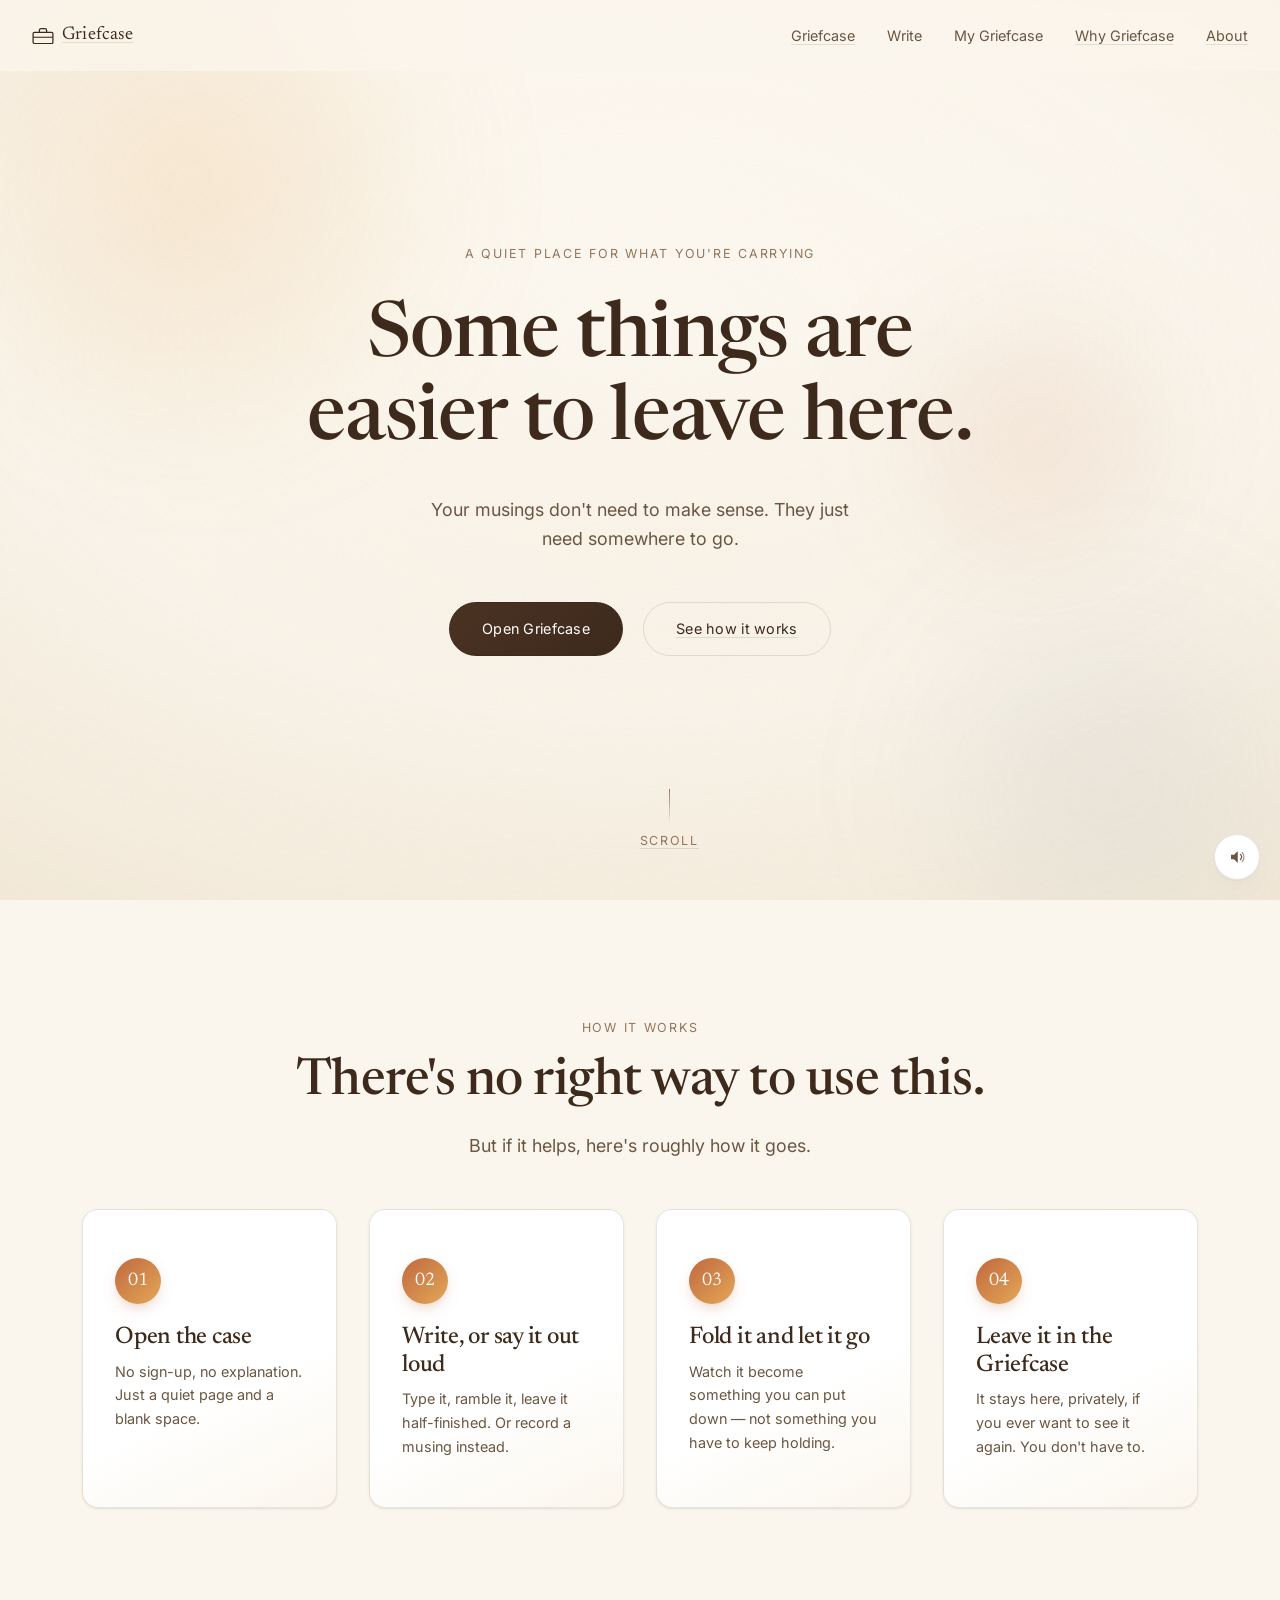
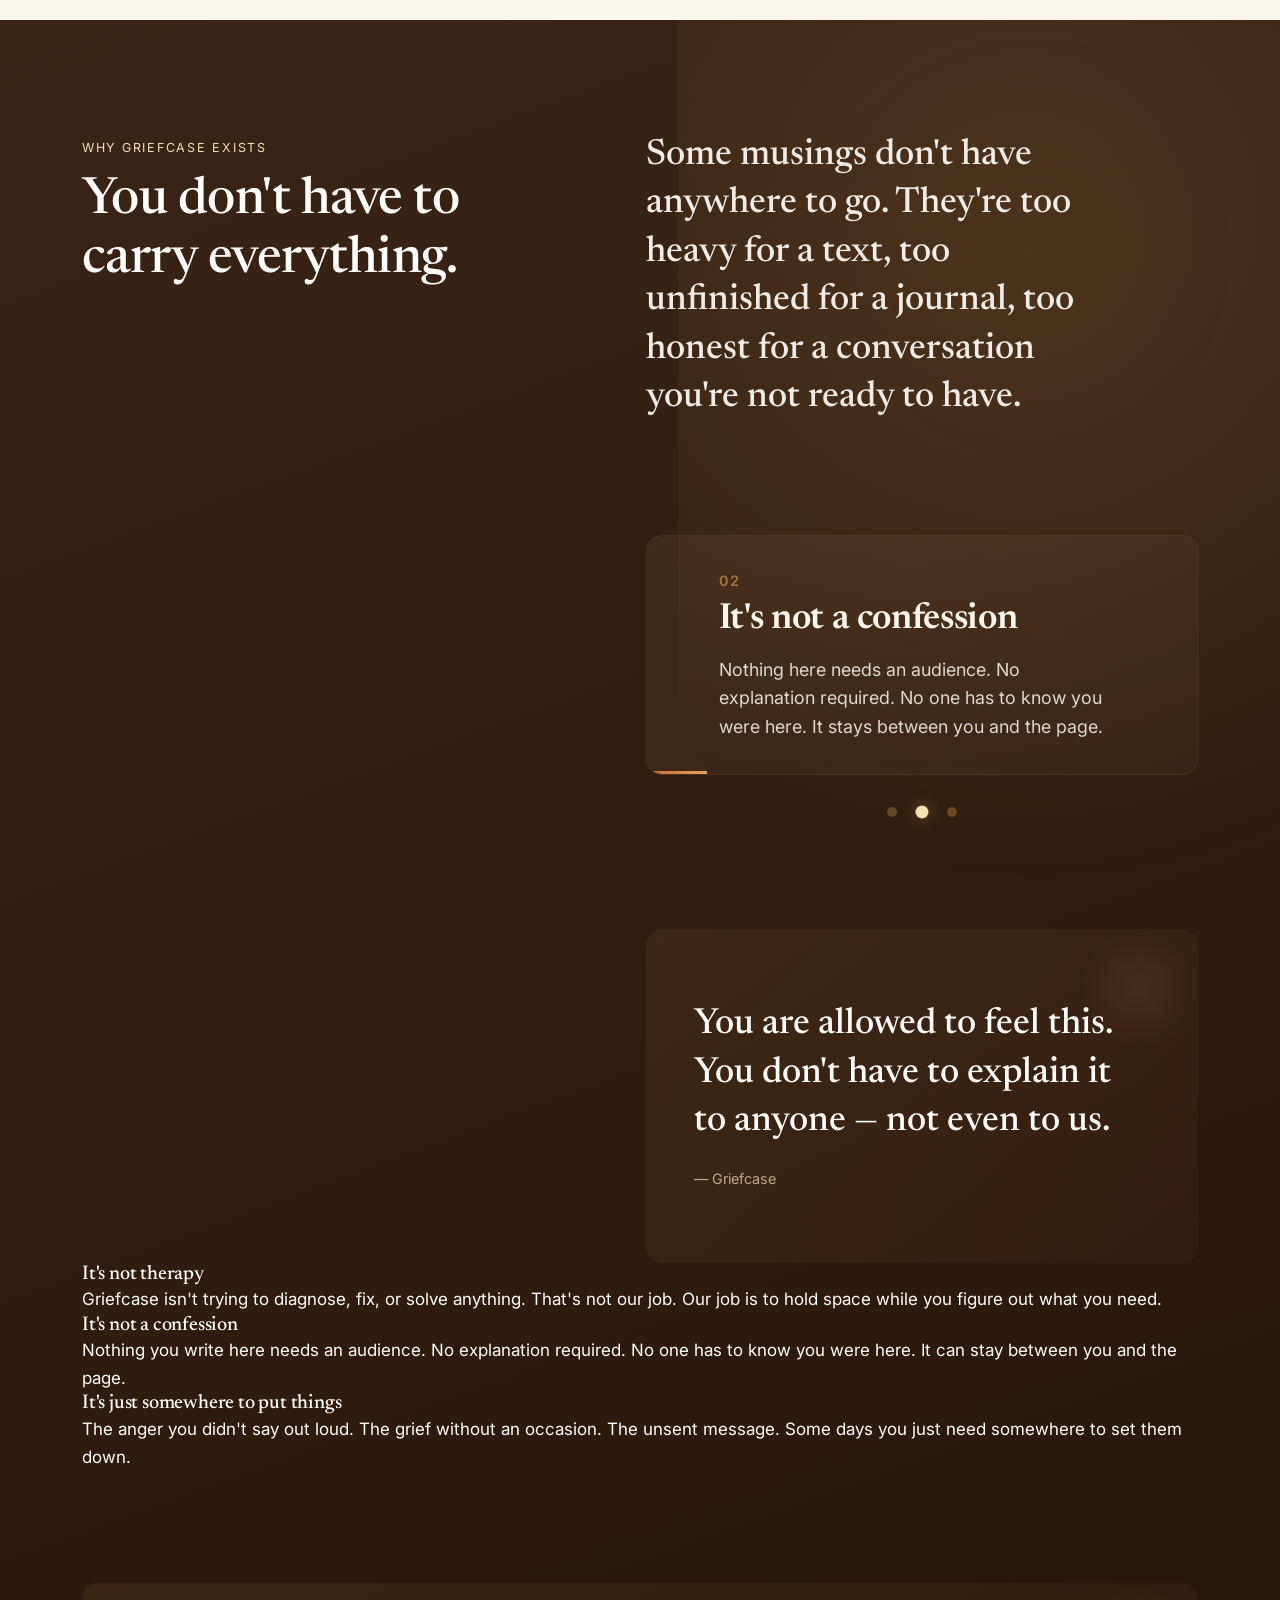
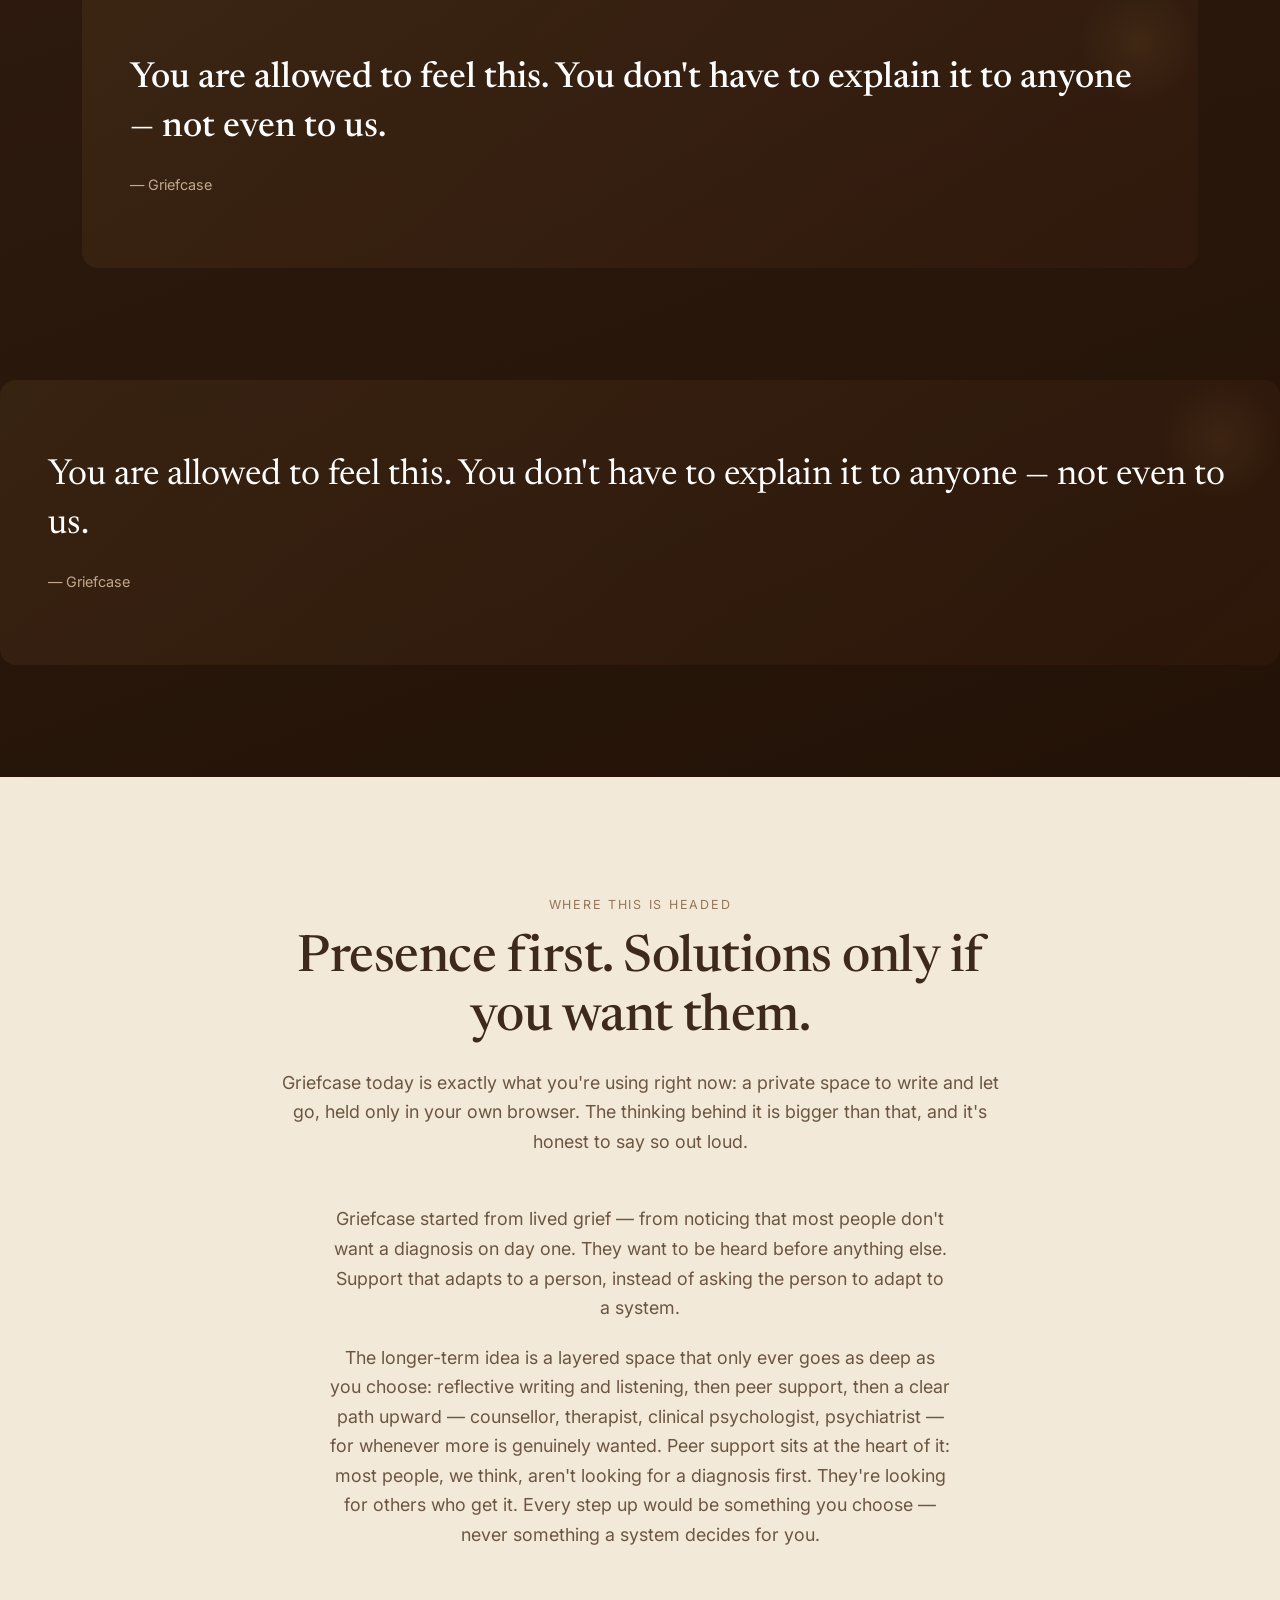
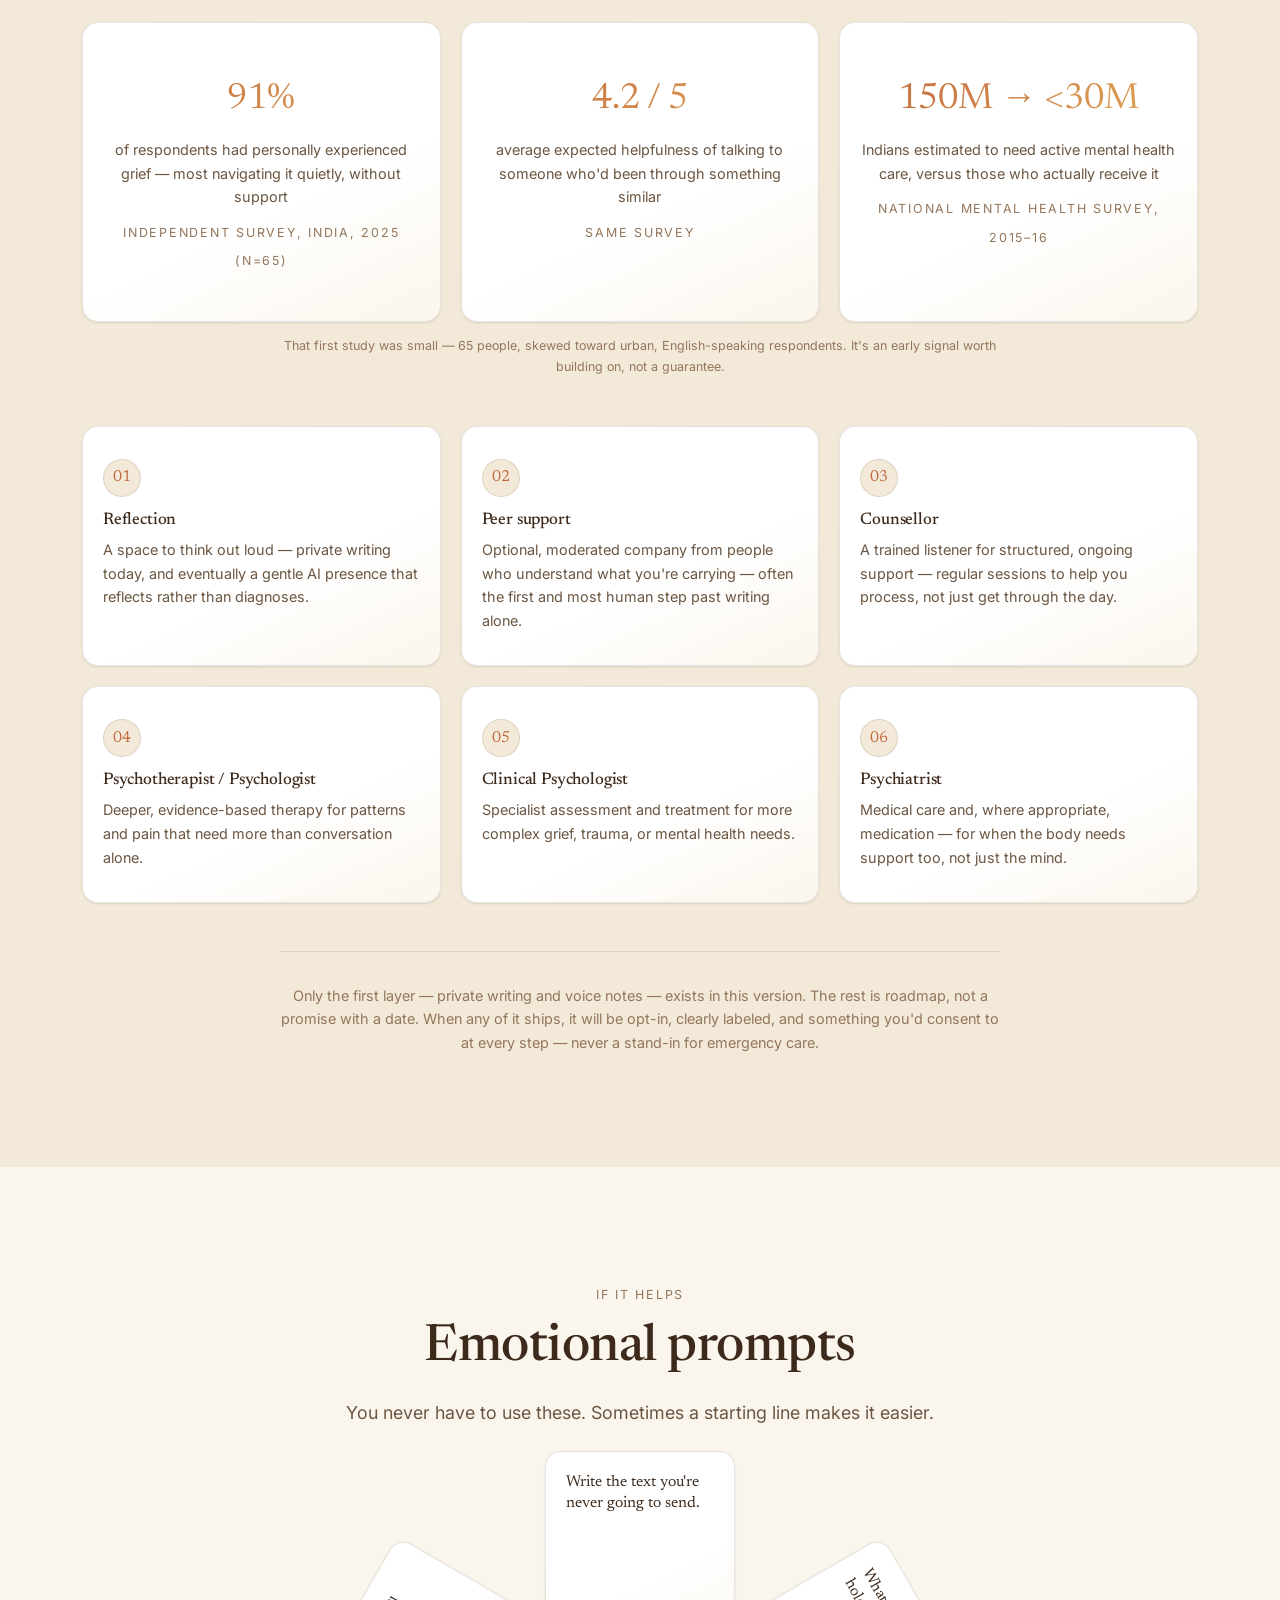
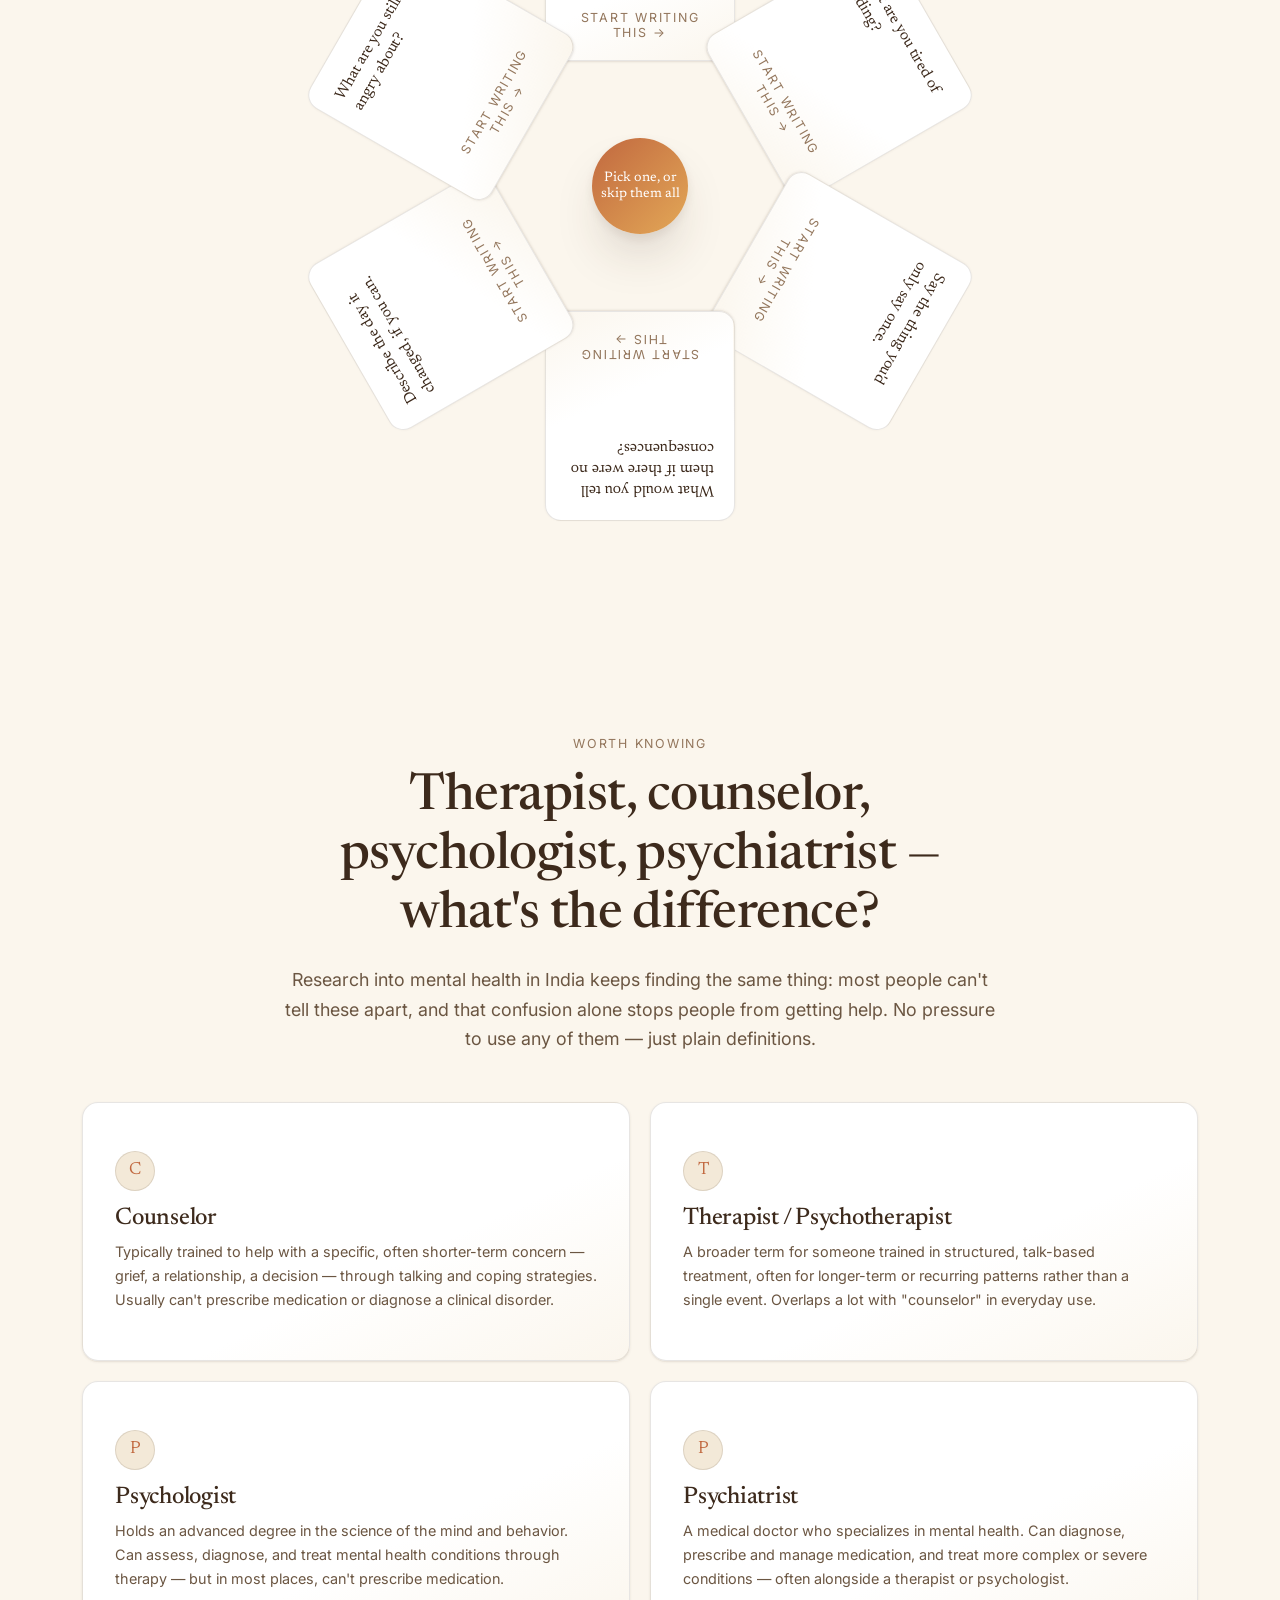
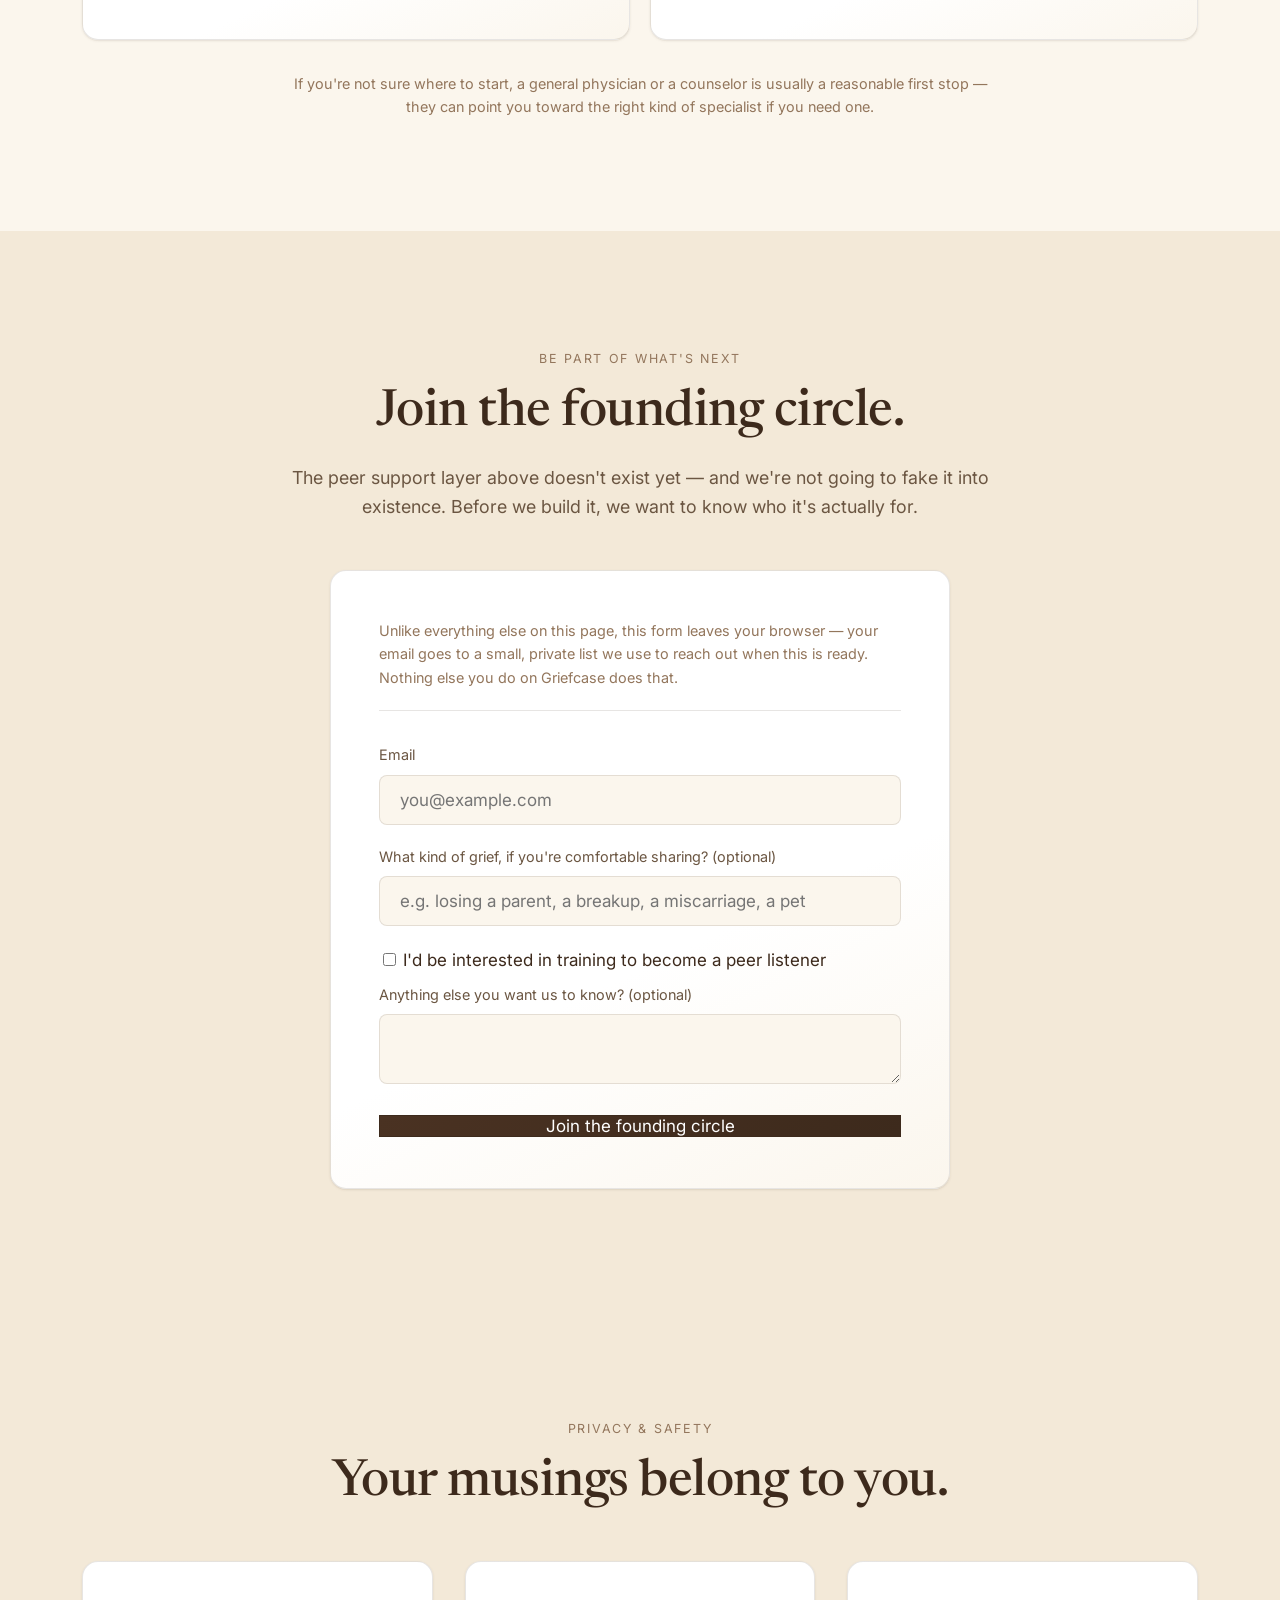
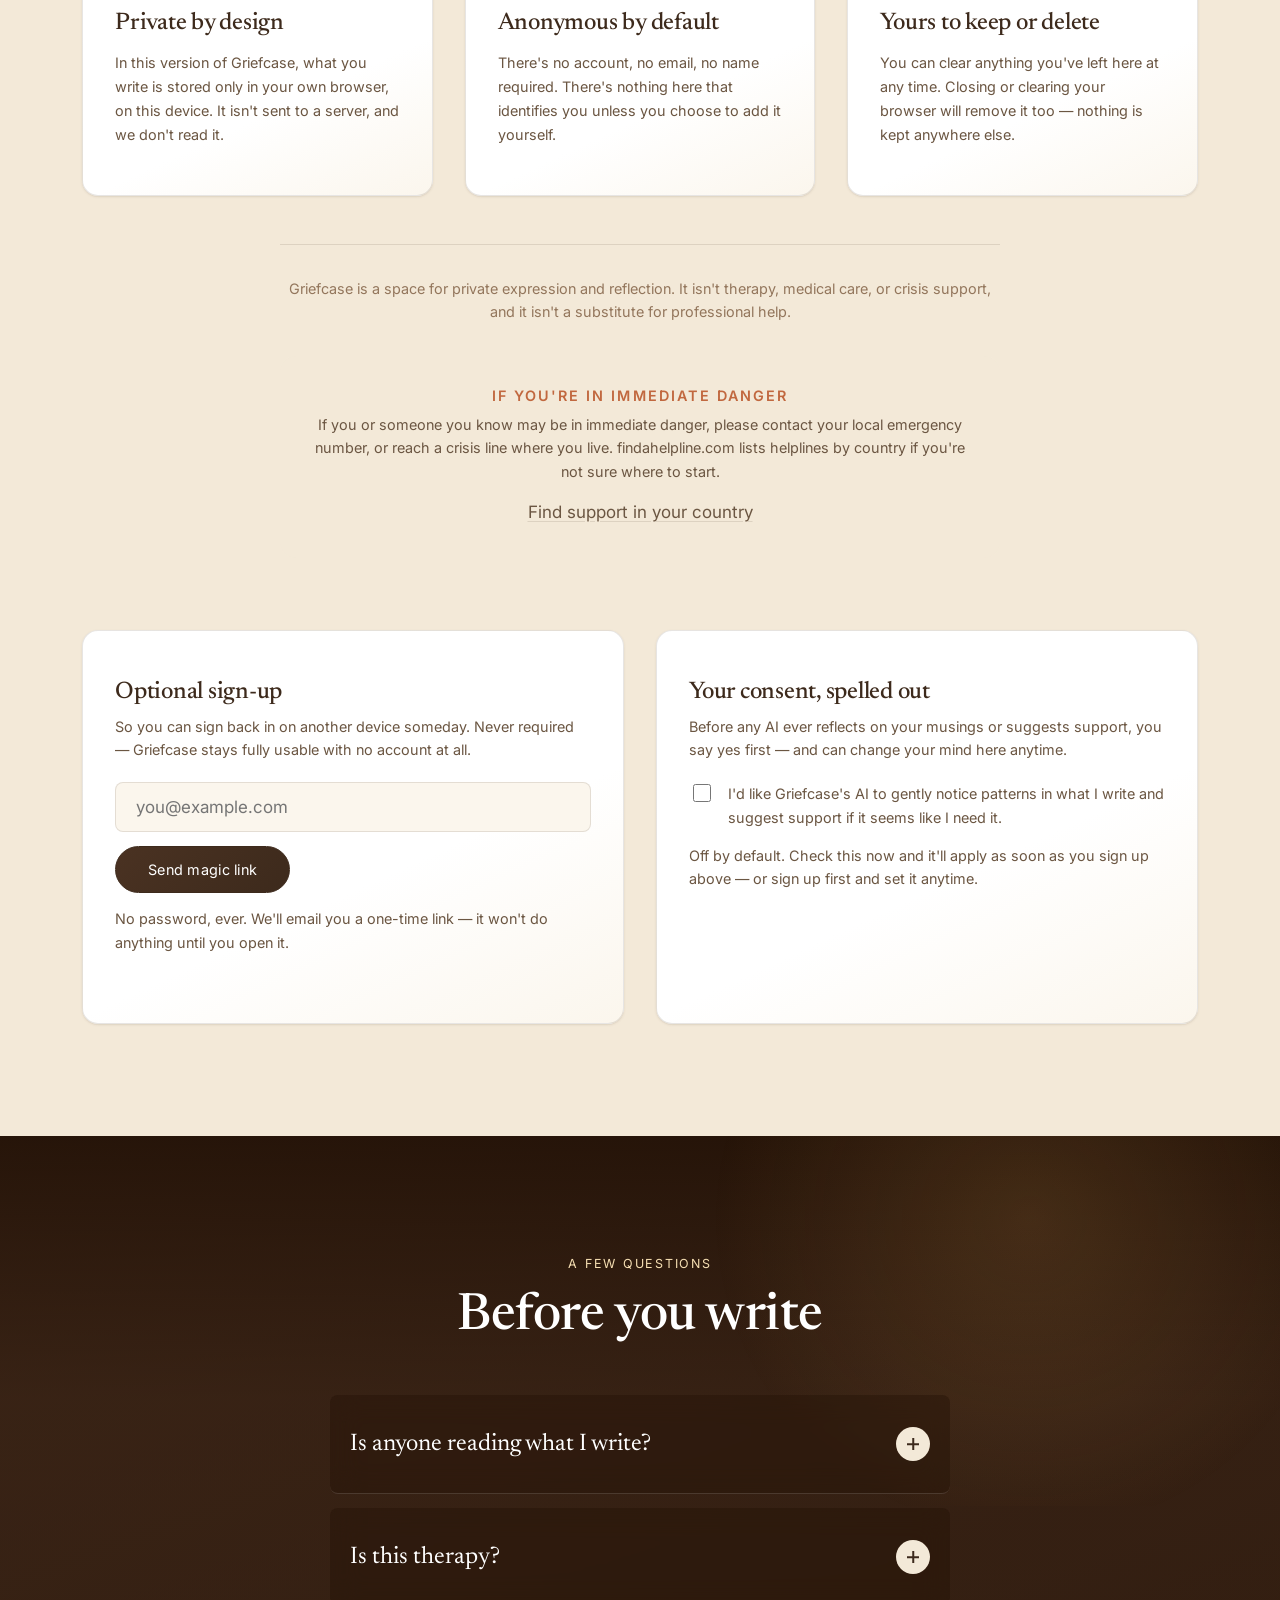
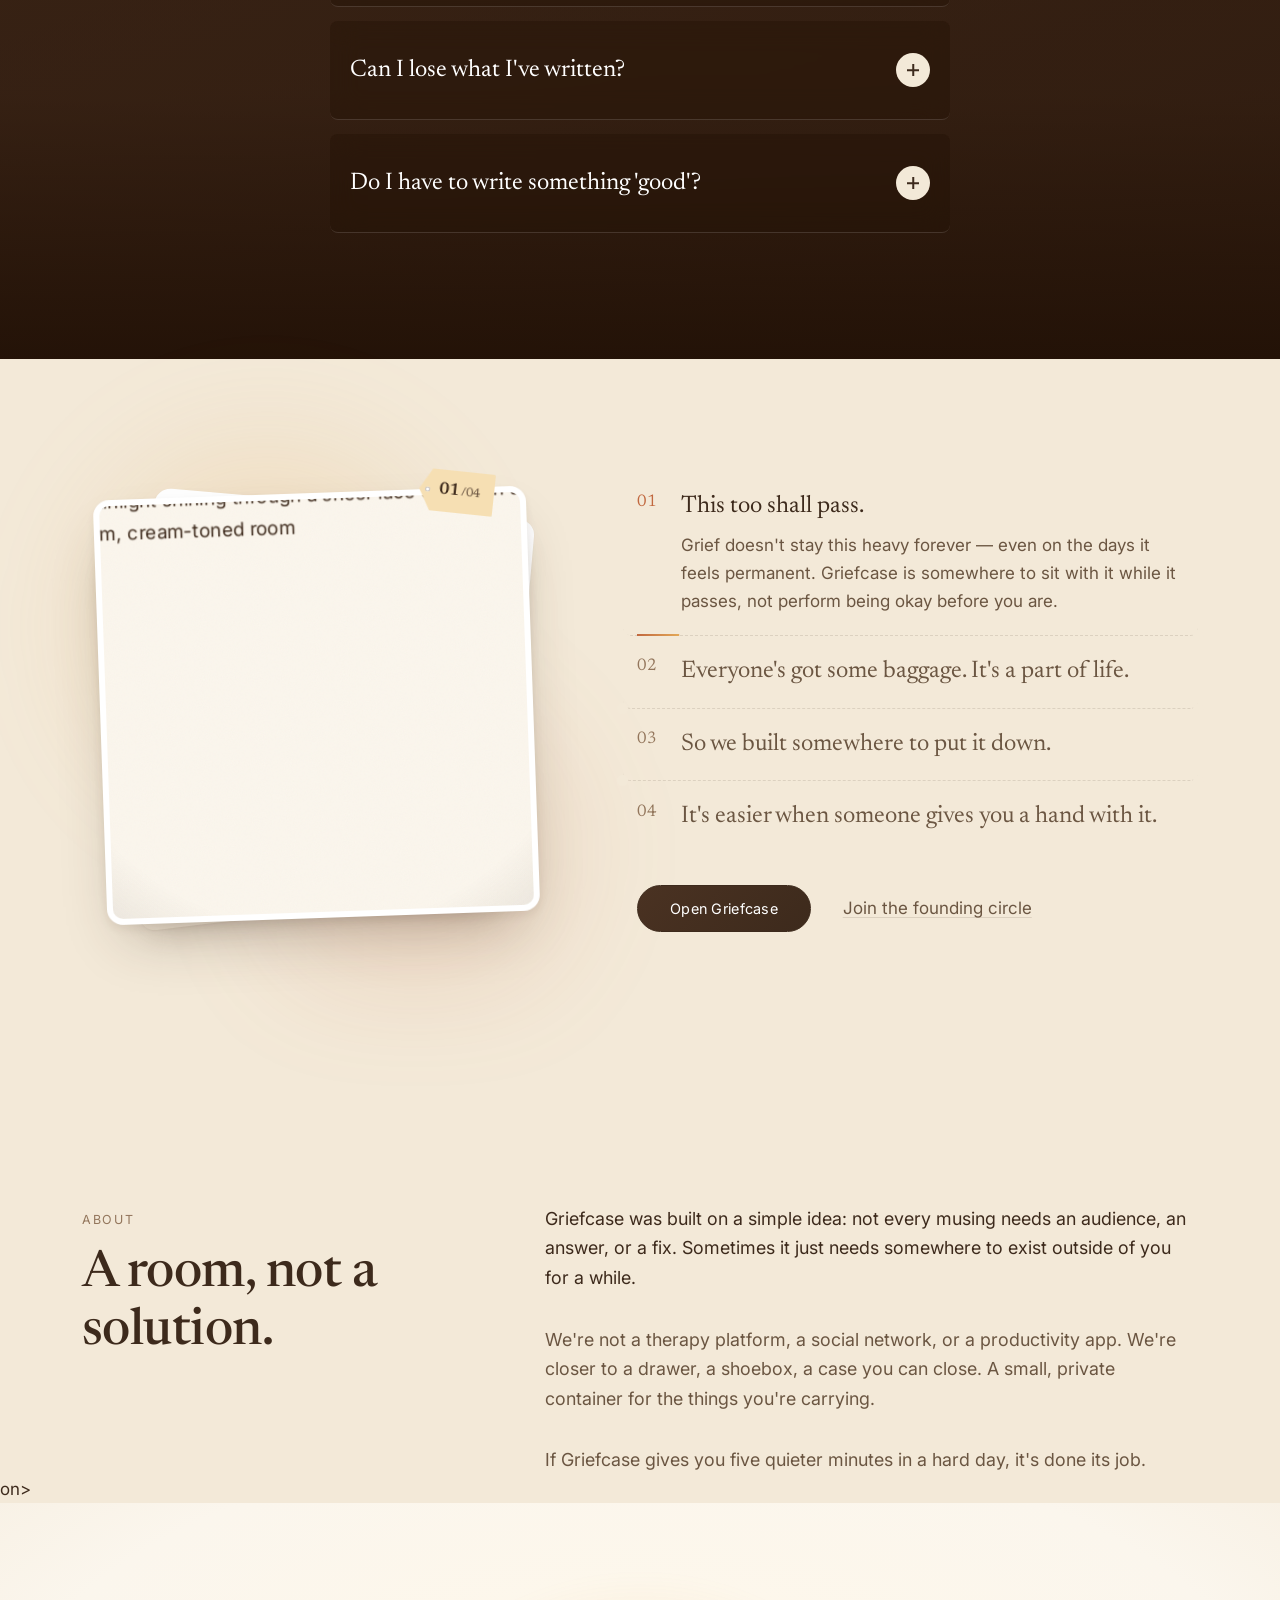
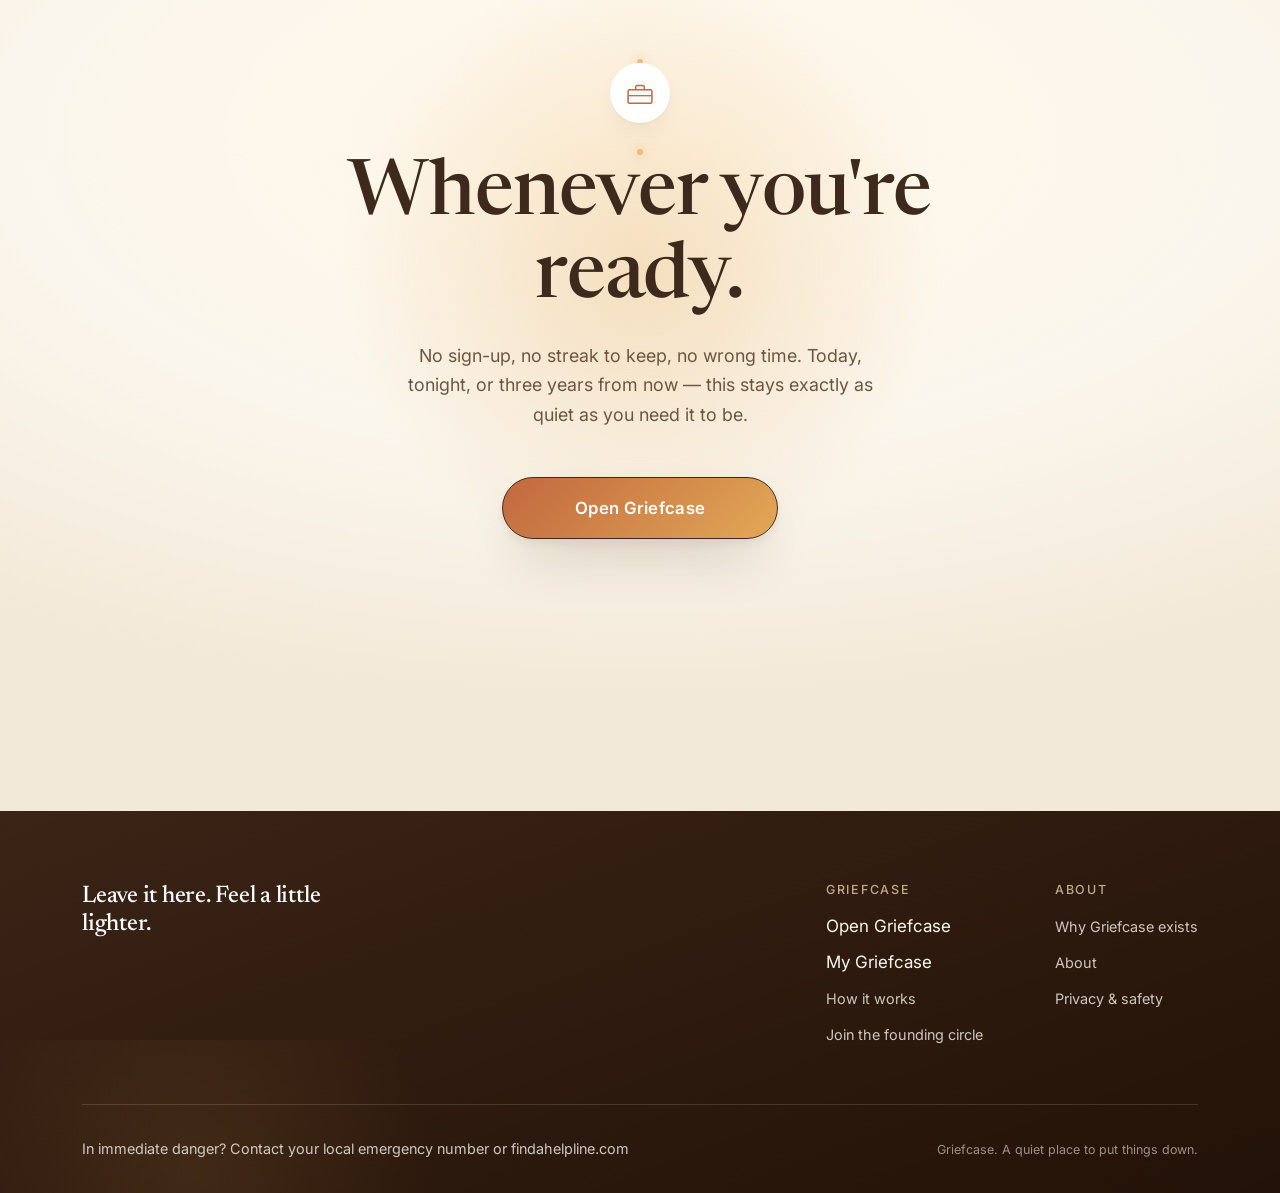
==== index.html @ 89d18e29 "redesign: why section as interactive carousel with smooth animations and minimal UI" ====
<!DOCTYPE html>
<html lang="en">
<head>
<meta charset="UTF-8">
<meta name="viewport" content="width=device-width, initial-scale=1, viewport-fit=cover">
<title>Griefcase — Leave it here. Feel a little lighter.</title>
<meta name="description" content="Griefcase is a private, anonymous space to write down what's weighing on you, leave it there, and feel a little lighter. Not therapy, not a social network — just somewhere to put things down.">
<meta name="keywords" content="griefcase, grief journal, anonymous venting app, private journaling, emotional release, digital journal, write your feelings, grief support">
<meta name="author" content="Griefcase">
<meta name="robots" content="index, follow">
<link rel="canonical" href="https://griefcase.app/">
<meta name="theme-color" content="#FBF6ED" media="(prefers-color-scheme: light)">
<meta name="theme-color" content="#231207" media="(prefers-color-scheme: dark)">
<meta name="color-scheme" content="light">

<!-- Open Graph -->
<meta property="og:title" content="Griefcase — Leave it here. Feel a little lighter.">
<meta property="og:description" content="Some things are easier to leave here. A private, anonymous space to write it down and let it go. Not therapy. Not social. Just somewhere to put it down.">
<meta property="og:type" content="website">
<meta property="og:url" content="https://griefcase.app/">
<meta property="og:site_name" content="Griefcase">
<meta property="og:locale" content="en_US">
<meta property="og:image" content="https://griefcase.app/icons/social-card.png">
<meta property="og:image:width" content="1200">
<meta property="og:image:height" content="630">

<!-- Twitter -->
<meta name="twitter:card" content="summary_large_image">
<meta name="twitter:title" content="Griefcase — Leave it here. Feel a little lighter.">
<meta name="twitter:description" content="A private, anonymous space to write down what's weighing on you, leave it there, and feel a little lighter.">
<meta name="twitter:image" content="https://griefcase.app/icons/social-card.png">

<!-- PWA -->
<link rel="manifest" href="manifest.webmanifest">
<meta name="mobile-web-app-capable" content="yes">
<meta name="apple-mobile-web-app-capable" content="yes">
<meta name="apple-mobile-web-app-status-bar-style" content="default">
<meta name="apple-mobile-web-app-title" content="Griefcase">
<link rel="apple-touch-icon" href="icons/apple-touch-icon.png">

<link rel="icon" type="image/png" sizes="32x32" href="icons/favicon-32.png">
<link rel="icon" href="data:image/svg+xml,%3Csvg xmlns='http://www.w3.org/2000/svg' viewBox='0 0 24 24'%3E%3Crect x='2' y='9' width='20' height='13' rx='1.5' fill='%233D2A1C'/%3E%3Cpath d='M8 9V6.5A1.5 1.5 0 0 1 9.5 5h5A1.5 1.5 0 0 1 16 6.5V9' fill='none' stroke='%233D2A1C' stroke-width='1.6'/%3E%3C/svg%3E">

<link rel="preconnect" href="https://fonts.googleapis.com">
<link rel="preconnect" href="https://fonts.gstatic.com" crossorigin>
<link href="https://fonts.googleapis.com/css2?family=Newsreader:ital,wght@0,400;0,500;0,600;1,400&family=Inter:wght@400;500;600&display=swap" rel="stylesheet">

<link rel="stylesheet" href="css/variables.css">
<link rel="stylesheet" href="css/base.css">
<link rel="stylesheet" href="css/layout.css">
<link rel="stylesheet" href="css/components.css">
<link rel="stylesheet" href="css/about-showcase.css">
<link rel="stylesheet" href="css/prompts-orbit.css">
<link rel="stylesheet" href="css/finale.css">
<link rel="stylesheet" href="css/animations.css">
<link rel="stylesheet" href="css/responsive.css">

<!-- Structured data: what this page is, in a shape both search engines and AI
     answer engines (GEO) can quote directly. Kept in sync with data/content.json
     by hand today; see README for how this maps if you move to a real CMS. -->
<script type="application/ld+json">
{
  "@context": "https://schema.org",
  "@type": "WebApplication",
  "name": "Griefcase",
  "url": "https://griefcase.app/",
  "description": "Griefcase is a private, anonymous space to write down what's weighing on you, leave it there, and feel a little lighter. Not therapy, not a social network — just somewhere to put things down.",
  "applicationCategory": "LifestyleApplication",
  "operatingSystem": "Any (installable web app)",
  "offers": { "@type": "Offer", "price": "0", "priceCurrency": "USD" },
  "featureList": [
    "Private, distraction-free writing space",
    "Optional voice notes",
    "Entries stored only on your device",
    "No account required — optional sign-up available"
  ],
  "isAccessibleForFree": true
}
</script>
<script type="application/ld+json">
{
  "@context": "https://schema.org",
  "@type": "FAQPage",
  "mainEntity": [
    {
      "@type": "Question",
      "name": "Is anyone reading what I write in Griefcase?",
      "acceptedAnswer": { "@type": "Answer", "text": "No. In this version of Griefcase, nothing you write leaves your browser. There's no one on the other end reading it." }
    },
    {
      "@type": "Question",
      "name": "Is Griefcase therapy?",
      "acceptedAnswer": { "@type": "Answer", "text": "No. Griefcase is a space for private expression, not treatment, diagnosis, or crisis support. If you're looking for professional support, a therapist or counselor is a better place to start." }
    },
    {
      "@type": "Question",
      "name": "Can I lose what I've written in Griefcase?",
      "acceptedAnswer": { "@type": "Answer", "text": "Musings themselves are stored only in this browser — clearing your browser data, switching devices, or using private/incognito mode means they won't appear, with no way to recover them. Signing up (optional) doesn't change this: an account only remembers your sign-in and your AI-consent choice, never what you've written." }
    },
    {
      "@type": "Question",
      "name": "Do I have to write something polished in Griefcase?",
      "acceptedAnswer": { "@type": "Answer", "text": "No. Half-sentences, fragments, and things that don't make sense out loud are all welcome here." }
    }
  ]
}
</script>
</head>
<body>

<a class="skip-link" href="#main">Skip to content</a>
<div class="live-region" aria-live="polite" id="live-region"></div>

<!-- ===================== HEADER ===================== -->
<header class="site-header" id="site-header">
  <a class="brand" href="#hero" aria-label="Griefcase, home">
    <svg class="brand-mark" viewBox="0 0 24 20" aria-hidden="true">
      <rect x="1" y="7" width="22" height="12.5" rx="1.5" fill="none" stroke="currentColor" stroke-width="1.4"/>
      <path d="M8 7V4.8A1.8 1.8 0 0 1 9.8 3h4.4A1.8 1.8 0 0 1 16 4.8V7" fill="none" stroke="currentColor" stroke-width="1.4"/>
      <line x1="1" y1="12.5" x2="23" y2="12.5" stroke="currentColor" stroke-width="1.2"/>
    </svg>
    <span>Griefcase</span>
  </a>

  <button class="nav-toggle" id="nav-toggle" aria-expanded="false" aria-controls="main-nav">
    <span class="nav-toggle-icon"></span>
    <span class="sr-only">Menu</span>
  </button>

  <nav class="main-nav" id="main-nav" aria-label="Primary">
    <ul id="nav-list">
      <li><a class="nav-link" href="#hero">Griefcase</a></li>
      <li><button type="button" class="nav-link" data-action="open-writer">Write</button></li>
      <li><button type="button" class="nav-link" data-action="open-library">My Griefcase</button></li>
      <li><a class="nav-link" href="#why">Why Griefcase</a></li>
      <li><a class="nav-link" href="#about">About</a></li>
    </ul>
  </nav>
</header>

<main id="main">

  <!-- ===================== HERO ===================== -->
  <section class="hero" id="hero">
    <div class="hero-atmosphere" aria-hidden="true">
      <!-- Video by Adrian Hoparda from Pexels (pexels.com/video/beautiful-sunset-over-field-4460027) — free license, no attribution required, credited here as good practice. -->
      <video class="hero-video" autoplay muted loop playsinline preload="metadata">
        <source src="https://videos.pexels.com/video-files/4460027/4460027-hd_1920_1080_30fps.mp4" type="video/mp4">
      </video>
      <div class="hero-video-scrim"></div>
      <div class="grain"></div>
      <div class="hero-light hero-light--a"></div>
      <div class="hero-light hero-light--b"></div>
      <div class="hero-light hero-light--c"></div>
      <div class="hero-particles" id="hero-particles"></div>
      <div class="hero-glow" id="hero-glow"></div>
    </div>

    <div class="hero-inner">
      <p class="hero-eyebrow" id="hero-eyebrow">A quiet place for what you're carrying</p>
      <h1 class="hero-headline" id="hero-headline">Some things are easier to leave here.</h1>
      <p class="hero-sub" id="hero-sub">Your musings don't need to make sense. They just need somewhere to go.</p>
      <div class="hero-actions">
        <button class="btn btn-primary is-magnetic" id="btn-open-writer" data-open-writer>
          <span id="hero-cta-primary">Open Griefcase</span>
        </button>
        <a class="btn btn-ghost is-magnetic" href="#how-it-works" id="hero-cta-secondary">See how it works</a>
      </div>
    </div>

    <a class="hero-scroll-cue" href="#how-it-works" aria-label="Scroll to learn how Griefcase works">
      <span class="line" aria-hidden="true"></span>
      <span>Scroll</span>
    </a>
  </section>

  <!-- ===================== HOW IT WORKS ===================== -->
  <section id="how-it-works">
    <div class="container">
      <div class="section-head" data-reveal>
        <span class="eyebrow" id="how-eyebrow">How it works</span>
        <h2 id="how-headline" style="font-size:var(--fs-h1)">There's no right way to use this.</h2>
        <p class="lede" id="how-intro">But if it helps, here's roughly how it goes.</p>
      </div>
      <div class="steps-grid" id="steps-grid" data-reveal-group>
        <div class="step-card premium-card"><div class="step-number">01</div><h3>Open the case</h3><p>No sign-up, no explanation. Just a quiet page and a blank space.</p></div>
        <div class="step-card premium-card"><div class="step-number">02</div><h3>Write, or say it out loud</h3><p>Type it, ramble it, leave it half-finished. Or record a musing instead.</p></div>
        <div class="step-card premium-card"><div class="step-number">03</div><h3>Fold it and let it go</h3><p>Watch it become something you can put down — not something you have to keep holding.</p></div>
        <div class="step-card premium-card"><div class="step-number">04</div><h3>Leave it in the Griefcase</h3><p>It stays here, privately, if you ever want to see it again. You don't have to.</p></div>
      </div>
    </div>
  </section>

  <!-- ===================== WHY GRIEFCASE EXISTS ===================== -->
  <section class="section-dark" id="why">
    <div class="grain" aria-hidden="true" style="opacity:0.035"></div>
    <div class="container">
      <div class="why-layout">
        <div data-reveal>
          <span class="eyebrow" id="why-eyebrow">Why Griefcase exists</span>
          <h2 id="why-headline" style="font-size:var(--fs-h1)">You don't have to carry everything.</h2>
        </div>
        <div class="why-content-wrapper" data-reveal>
          <p class="why-intro-text">Some musings don't have anywhere to go. They're too heavy for a text, too unfinished for a journal, too honest for a conversation you're not ready to have.</p>
          
          <!-- Carousel for three pillars -->
          <div class="why-carousel-container">
            <div class="why-carousel" id="why-carousel">
              <div class="why-card why-card--active" data-pillar="1">
                <div class="why-card-number">01</div>
                <h3>It's not therapy</h3>
                <p>Griefcase isn't trying to diagnose, fix, or solve anything. We're here to hold space while you figure out what you need.</p>
                <div class="why-card-accent"></div>
              </div>
              
              <div class="why-card" data-pillar="2">
                <div class="why-card-number">02</div>
                <h3>It's not a confession</h3>
                <p>Nothing here needs an audience. No explanation required. No one has to know you were here. It stays between you and the page.</p>
                <div class="why-card-accent"></div>
              </div>
              
              <div class="why-card" data-pillar="3">
                <div class="why-card-number">03</div>
                <h3>It's just somewhere to put things</h3>
                <p>The anger you didn't say out loud. The grief without an occasion. The unsent message. Some days you just need somewhere to set them down.</p>
                <div class="why-card-accent"></div>
              </div>
            </div>
            
            <!-- Carousel controls -->
            <div class="why-carousel-controls">
              <button class="why-carousel-dot why-carousel-dot--active" data-slide="0" aria-label="Pillar 1: It's not therapy"></button>
              <button class="why-carousel-dot" data-slide="1" aria-label="Pillar 2: It's not a confession"></button>
              <button class="why-carousel-dot" data-slide="2" aria-label="Pillar 3: It's just somewhere to put things"></button>
            </div>
          </div>
          
          <!-- Premium quote -->
          <blockquote class="why-quote" id="why-quote">
            <div class="why-quote-mark">"</div>
            <p class="why-quote-text">You are allowed to feel this. You don't have to explain it to anyone — not even to us.</p>
            <cite class="why-quote-credit">— Griefcase</cite>
          </blockquote>
        </div>
      </div>
      
      <script>
        (function() {
          const carousel = document.getElementById('why-carousel');
          const cards = carousel.querySelectorAll('.why-card');
          const dots = document.querySelectorAll('.why-carousel-dot');
          let currentSlide = 0;
          let autoplayTimer = null;
          
          function showSlide(n) {
            cards.forEach(card => card.classList.remove('why-card--active'));
            dots.forEach(dot => dot.classList.remove('why-carousel-dot--active'));
            
            cards[n].classList.add('why-card--active');
            dots[n].classList.add('why-carousel-dot--active');
            currentSlide = n;
          }
          
          function nextSlide() {
            showSlide((currentSlide + 1) % cards.length);
          }
          
          function startAutoplay() {
            clearTimeout(autoplayTimer);
            autoplayTimer = setInterval(nextSlide, 5000);
          }
          
          function pauseAutoplay() {
            clearTimeout(autoplayTimer);
          }
          
          // Dot click handlers
          dots.forEach((dot, i) => {
            dot.addEventListener('click', () => {
              showSlide(i);
              pauseAutoplay();
              startAutoplay();
            });
          });
          
          // Pause on hover
          carousel.addEventListener('mouseenter', pauseAutoplay);
          carousel.addEventListener('mouseleave', startAutoplay);
          
          // Start autoplay
          startAutoplay();
        })();
      </script>
          
          <div class="why-pillars" data-reveal-group>
            <div class="why-pillar">
              <div class="why-pillar-mark"></div>
              <h3>It's not therapy</h3>
              <p>Griefcase isn't trying to diagnose, fix, or solve anything. That's not our job. Our job is to hold space while you figure out what you need.</p>
            </div>
            <div class="why-pillar">
              <div class="why-pillar-mark"></div>
              <h3>It's not a confession</h3>
              <p>Nothing you write here needs an audience. No explanation required. No one has to know you were here. It can stay between you and the page.</p>
            </div>
            <div class="why-pillar">
              <div class="why-pillar-mark"></div>
              <h3>It's just somewhere to put things</h3>
              <p>The anger you didn't say out loud. The grief without an occasion. The unsent message. Some days you just need somewhere to set them down.</p>
            </div>
          </div>
          
          <blockquote class="why-quote" id="why-quote" data-reveal>
            <div class="why-quote-mark">"</div>
            <p class="why-quote-text">You are allowed to feel this. You don't have to explain it to anyone — not even to us.</p>
            <cite class="why-quote-credit">— Griefcase</cite>
          </blockquote>
        </div>
      </div>
          <blockquote class="why-quote" id="why-quote" data-reveal>
            <p>You are allowed to feel this. You don't have to explain it to anyone — not even to us.</p>
            <cite>— Griefcase</cite>
          </blockquote>
        </div>
      </div>
    </div>
  </section>

  <!-- ===================== VISION / WHERE THIS IS HEADED ===================== -->
  <section id="vision" class="section-alt">
    <div class="container">
      <div class="section-head" data-reveal>
        <span class="eyebrow" id="vision-eyebrow">Where this is headed</span>
        <h2 id="vision-headline" style="font-size:var(--fs-h1)">Presence first. Solutions only if you want them.</h2>
        <p class="lede" id="vision-intro">Griefcase today is exactly what you're using right now: a private space to write and let go, held only in your own browser. The thinking behind it is bigger than that, and it's honest to say so.</p>
      </div>

      <div class="vision-copy" id="vision-copy" data-reveal>
        <p>Griefcase started from lived grief — from noticing that most people don't want a diagnosis on day one. They want to be heard before anything else. Support that adapts to a person, instead of asking the person to adapt to a system.</p>
        <p>The longer-term idea is a layered space that only ever goes as deep as you choose: reflective writing and listening, then peer support, then a clear path upward — counsellor, therapist, clinical psychologist, psychiatrist — for whenever more is genuinely wanted. Peer support sits at the heart of it: most people, we think, aren't looking for a diagnosis first. They're looking for others who get it. Every step up would be something you choose — never something a system decides for you.</p>
      </div>

      <div class="vision-stats" id="vision-stats" data-reveal-group>
        <div class="vision-stat premium-card"><span class="vision-stat-value">91%</span><p>of respondents had personally experienced grief — most navigating it quietly, without support</p><cite>Independent survey, India, 2025 (n=65)</cite></div>
        <div class="vision-stat premium-card"><span class="vision-stat-value">4.2 / 5</span><p>average expected helpfulness of talking to someone who'd been through something similar</p><cite>Same survey</cite></div>
        <div class="vision-stat premium-card"><span class="vision-stat-value">150M → &lt;30M</span><p>Indians estimated to need active mental health care, versus those who actually receive it</p><cite>National Mental Health Survey, 2015–16</cite></div>
      </div>
      <p class="vision-stats-caveat" id="vision-stats-caveat" data-reveal>That first study was small — 65 people, skewed toward urban, English-speaking respondents. It's an early signal worth building on, not a guarantee.</p>

      <div class="vision-layers" id="vision-layers" data-reveal-group>
        <div class="vision-layer premium-card"><span class="vision-layer-index">01</span><h3>Reflection</h3><p>A space to think out loud — private writing today, and eventually a gentle AI presence that reflects rather than diagnoses.</p></div>
        <div class="vision-layer premium-card"><span class="vision-layer-index">02</span><h3>Peer support</h3><p>Optional, moderated company from people who understand what you're carrying — often the first and most human step past writing alone.</p></div>
        <div class="vision-layer premium-card"><span class="vision-layer-index">03</span><h3>Counsellor</h3><p>A trained listener for structured, ongoing support — regular sessions to help you process, not just get through the day.</p></div>
        <div class="vision-layer premium-card"><span class="vision-layer-index">04</span><h3>Psychotherapist / Psychologist</h3><p>Deeper, evidence-based therapy for patterns and pain that need more than conversation alone.</p></div>
        <div class="vision-layer premium-card"><span class="vision-layer-index">05</span><h3>Clinical Psychologist</h3><p>Specialist assessment and treatment for more complex grief, trauma, or mental health needs.</p></div>
        <div class="vision-layer premium-card"><span class="vision-layer-index">06</span><h3>Psychiatrist</h3><p>Medical care and, where appropriate, medication — for when the body needs support too, not just the mind.</p></div>
      </div>

      <p class="vision-note" id="vision-note" data-reveal>Only the first layer — private writing and voice notes — exists in this version. The rest is roadmap, not a promise with a date. When any of it ships, it will be opt-in, clearly labeled, and something you'd consent to at every step — never a stand-in for emergency care.</p>
    </div>
  </section>

  <!-- ===================== EMOTIONAL PROMPTS ===================== -->
  <section id="prompts">
    <div class="container">
      <div class="section-head" data-reveal>
        <span class="eyebrow" id="prompts-eyebrow">If it helps</span>
        <h2 style="font-size:var(--fs-h1)" id="prompts-headline">Emotional prompts</h2>
        <p class="lede" id="prompts-intro">You never have to use these. Sometimes a starting line makes it easier.</p>
      </div>
    </div>
    <div class="prompts-scroller" id="prompts-scroller" aria-label="Optional writing prompts" tabindex="0">
      <div class="prompt-card premium-card"><p>Write the text you're never going to send.</p><button type="button" data-open-writer data-prefill="Write the text you're never going to send.">Start writing this &rarr;</button></div>
      <div class="prompt-card premium-card"><p>What are you tired of holding?</p><button type="button" data-open-writer data-prefill="What are you tired of holding?">Start writing this &rarr;</button></div>
      <div class="prompt-card premium-card"><p>Say the thing you'd only say once.</p><button type="button" data-open-writer data-prefill="Say the thing you'd only say once.">Start writing this &rarr;</button></div>
      <div class="prompt-card premium-card"><p>What would you tell them if there were no consequences?</p><button type="button" data-open-writer data-prefill="What would you tell them if there were no consequences?">Start writing this &rarr;</button></div>
      <div class="prompt-card premium-card"><p>Describe the day it changed, if you can.</p><button type="button" data-open-writer data-prefill="Describe the day it changed, if you can.">Start writing this &rarr;</button></div>
      <div class="prompt-card premium-card"><p>What are you still angry about?</p><button type="button" data-open-writer data-prefill="What are you still angry about?">Start writing this &rarr;</button></div>
    </div>

    <!-- Desktop/fine-pointer only (see prompts-orbit.css, which hides
         whichever of these two is not the active layout via display:none
         — display:none already removes it from the accessibility tree
         and tab order, so no manual aria-hidden juggling is needed here).
         Same cards, arranged in a slow-spinning ring; hovering pauses the
         ring and pops that card forward. Populated by renderPrompts()
         alongside the scroller above so content.json stays the single
         source of the prompt copy. -->
    <div class="prompts-orbit" id="prompts-orbit" aria-label="Optional writing prompts"></div>
  </section>

  <!-- ===================== GLOSSARY ===================== -->
  <section id="glossary">
    <div class="container">
      <div class="section-head" data-reveal>
        <span class="eyebrow" id="glossary-eyebrow">Worth knowing</span>
        <h2 style="font-size:var(--fs-h1)" id="glossary-headline">Therapist, counselor, psychologist, psychiatrist — what's the difference?</h2>
        <p class="lede" id="glossary-intro">Research into mental health in India keeps finding the same thing: most people can't tell these apart, and that confusion alone stops people from getting help. No pressure to use any of them — just plain definitions.</p>
      </div>
      <div class="glossary-grid" id="glossary-grid" data-reveal-group></div>
      <p class="glossary-note" id="glossary-note" data-reveal>If you're not sure where to start, a general physician or a counselor is usually a reasonable first stop — they can point you toward the right kind of specialist if you need one.</p>
    </div>
  </section>

  <!-- ===================== FOUNDING CIRCLE ===================== -->
  <section id="founding-circle" class="section-alt">
    <div class="container">
      <div class="section-head" data-reveal>
        <span class="eyebrow" id="founding-eyebrow">Be part of what's next</span>
        <h2 style="font-size:var(--fs-h1)" id="founding-headline">Join the founding circle.</h2>
        <p class="lede" id="founding-intro">The peer support layer above doesn't exist yet — and we're not going to fake it into existence. Before we build it, we want to know who it's actually for.</p>
      </div>

      <form id="founding-form" class="founding-form premium-card" data-reveal novalidate>
        <p class="founding-form-note" id="founding-form-note">Unlike everything else on this page, this form leaves your browser — your email goes to a small, private list we use to reach out when this is ready. Nothing else you do on Griefcase does that.</p>

        <div class="form-row">
          <label for="founding-email" id="founding-email-label">Email</label>
          <input type="email" id="founding-email" name="email" required autocomplete="email" placeholder="you@example.com">
        </div>

        <div class="form-row">
          <label for="founding-grief-type" id="founding-grief-type-label">What kind of grief, if you're comfortable sharing? (optional)</label>
          <input type="text" id="founding-grief-type" name="griefType" placeholder="e.g. losing a parent, a breakup, a miscarriage, a pet">
        </div>

        <!-- Honeypot — hidden from real visitors, catches simple bots -->
        <div class="founding-hp" aria-hidden="true">
          <label for="founding-website">Website</label>
          <input type="text" id="founding-website" name="website" tabindex="-1" autocomplete="off">
        </div>

        <label class="founding-checkbox">
          <input type="checkbox" id="founding-wants-peer" name="wantsToBePeer">
          <span id="founding-peer-checkbox-label">I'd be interested in training to become a peer listener</span>
        </label>

        <div id="founding-peer-fields" class="founding-peer-fields" hidden>
          <div class="form-row">
            <label for="founding-motivation" id="founding-motivation-label">Why does that feel right for you? (optional)</label>
            <textarea id="founding-motivation" name="motivation" rows="3"></textarea>
          </div>
          <div class="form-row">
            <label for="founding-availability" id="founding-availability-label">Roughly how much time could you offer? (optional)</label>
            <input type="text" id="founding-availability" name="availability" placeholder="e.g. a couple of hours a week">
          </div>
        </div>

        <div class="form-row">
          <label for="founding-message" id="founding-message-label">Anything else you want us to know? (optional)</label>
          <textarea id="founding-message" name="message" rows="2"></textarea>
        </div>

        <button type="submit" class="btn-primary" id="founding-submit">Join the founding circle</button>
        <p class="founding-status" id="founding-status" role="status" aria-live="polite" hidden></p>
      </form>
    </div>
  </section>

  <!-- ===================== PRIVACY & SAFETY ===================== -->
  <section id="privacy" class="section-alt">
    <div class="container">
      <div class="section-head" data-reveal>
        <span class="eyebrow" id="privacy-eyebrow">Privacy &amp; safety</span>
        <h2 style="font-size:var(--fs-h1)" id="privacy-headline">Your musings belong to you.</h2>
      </div>
      <div class="privacy-grid" id="privacy-grid" data-reveal-group>
        <div class="privacy-card premium-card"><h3>Private by design</h3><p>In this version of Griefcase, what you write is stored only in your own browser, on this device. It isn't sent to a server, and we don't read it.</p></div>
        <div class="privacy-card premium-card"><h3>Anonymous by default</h3><p>There's no account, no email, no name required. There's nothing here that identifies you unless you choose to add it yourself.</p></div>
        <div class="privacy-card premium-card"><h3>Yours to keep or delete</h3><p>You can clear anything you've left here at any time. Closing or clearing your browser will remove it too — nothing is kept anywhere else.</p></div>
      </div>
      <p class="privacy-disclaimer" id="privacy-disclaimer" data-reveal>Griefcase is a space for private expression and reflection. It isn't therapy, medical care, or crisis support, and it isn't a substitute for professional help.</p>

      <div class="safety-note" data-reveal>
        <h4 id="safety-label">If you're in immediate danger</h4>
        <p id="safety-body">If you or someone you know may be in immediate danger, please contact your local emergency number, or reach a crisis line where you live. findahelpline.com lists helplines by country if you're not sure where to start.</p>
        <a class="btn-text" id="safety-link" href="https://findahelpline.com" target="_blank" rel="noopener">Find support in your country</a>
      </div>

      <!-- Real, optional account: a one-time emailed link to sign back in,
           plus an AI-consent preference. Neither one changes where your
           musings live — that's still only ever this browser. See
           js/modules/auth.js and worker/index.js. -->
      <div class="preview-sketches" data-reveal-group>
        <div class="preview-card premium-card" id="signup-card">
          <h4>Optional sign-up</h4>
          <p id="signup-copy">So you can sign back in on another device someday. Never required — Griefcase stays fully usable with no account at all.</p>
          <form class="preview-signup-form" data-preview-signup novalidate>
            <label class="sr-only" for="preview-signup-email">Email address</label>
            <input type="email" id="preview-signup-email" placeholder="you@example.com" autocomplete="email" required>
            <button type="submit" class="btn btn-primary" id="signup-submit">Send magic link</button>
          </form>
          <p class="preview-footnote" id="signup-footnote">No password, ever. We'll email you a one-time link — it won't do anything until you open it.</p>
        </div>
        <div class="preview-card premium-card">
          <h4>Your consent, spelled out</h4>
          <p>Before any AI ever reflects on your musings or suggests support, you say yes first — and can change your mind here anytime.</p>
          <label class="preview-consent-toggle" for="preview-consent-checkbox">
            <input type="checkbox" id="preview-consent-checkbox" data-preview-consent>
            <span>I'd like Griefcase's AI to gently notice patterns in what I write and suggest support if it seems like I need it.</span>
          </label>
          <p class="preview-footnote" id="consent-footnote">Off by default. Check this now and it'll apply as soon as you sign up above — or sign up first and set it anytime.</p>
        </div>
      </div>
    </div>
  </section>

  <!-- ===================== FAQ ===================== -->
  <section id="faq" class="section-dark faq-section">
    <div class="faq-video" aria-hidden="true">
      <!-- Video by K. (Kelly) from Pexels (pexels.com/video/the-rays-of-the-sun-peeking-through-the-gaps-of-the-trees-in-a-forest-3151462) — free license, no attribution required, credited here as good practice. -->
      <video autoplay muted loop playsinline preload="metadata">
        <source src="https://videos.pexels.com/video-files/3151462/3151462-uhd_2732_1440_24fps.mp4" type="video/mp4">
      </video>
      <div class="faq-video-scrim"></div>
    </div>
    <div class="grain" aria-hidden="true" style="opacity:0.035"></div>
    <div class="container">
      <div class="section-head" data-reveal>
        <span class="eyebrow">A few questions</span>
        <h2 style="font-size:var(--fs-h1)">Before you write</h2>
      </div>
      <div class="faq-list" id="faq-list" data-reveal>
        <div class="faq-item">
          <button class="faq-question" aria-expanded="false" aria-controls="faq-answer-0"><span>Is anyone reading what I write?</span><span class="plus" aria-hidden="true"></span></button>
          <div class="faq-answer" id="faq-answer-0"><p>No. In this version of Griefcase, nothing you write leaves your browser. There's no one on the other end reading it.</p></div>
        </div>
        <div class="faq-item">
          <button class="faq-question" aria-expanded="false" aria-controls="faq-answer-1"><span>Is this therapy?</span><span class="plus" aria-hidden="true"></span></button>
          <div class="faq-answer" id="faq-answer-1"><p>No. Griefcase is a space for private expression, not treatment, diagnosis, or crisis support. If you're looking for professional support, a therapist or counselor is a better place to start.</p></div>
        </div>
        <div class="faq-item">
          <button class="faq-question" aria-expanded="false" aria-controls="faq-answer-2"><span>Can I lose what I've written?</span><span class="plus" aria-hidden="true"></span></button>
          <div class="faq-answer" id="faq-answer-2"><p>Musings themselves are stored only in this browser — clearing your browser data, switching devices, or using private/incognito mode means they won't appear, with no way to recover them. Signing up (optional) doesn't change this: an account only remembers your sign-in and your AI-consent choice, never what you've written.</p></div>
        </div>
        <div class="faq-item">
          <button class="faq-question" aria-expanded="false" aria-controls="faq-answer-3"><span>Do I have to write something "good"?</span><span class="plus" aria-hidden="true"></span></button>
          <div class="faq-answer" id="faq-answer-3"><p>No. Half-sentences, fragments, and things that don't make sense out loud are all welcome here.</p></div>
        </div>
      </div>
    </div>
  </section>

  <!-- ===================== ABOUT (compact interactive showcase) ===================== -->
  <section id="about" class="about-showcase" aria-label="About Griefcase">
    <div class="container about-showcase-inner">
      <div class="about-showcase-frame">
        <div class="about-showcase-glow" aria-hidden="true"></div>
        <div class="about-showcase-visual" id="about-showcase-visual" data-reveal>
          <div class="about-photo-stack" aria-hidden="true">
            <span class="about-photo-ghost about-photo-ghost--a"></span>
            <span class="about-photo-ghost about-photo-ghost--b"></span>
          </div>
          <div class="about-photo-mat">
            <img class="about-showcase-img is-active" data-about-image="moment" data-eager="true" alt="">
            <img class="about-showcase-img" data-about-image="practicalBurden" alt="">
            <img class="about-showcase-img" data-about-image="reflectionBase" alt="">
            <img class="about-showcase-img" data-about-image="outcome" alt="">
            <div class="about-showcase-vignette" aria-hidden="true"></div>
            <div class="grain" aria-hidden="true" style="opacity:0.04"></div>
            <div class="about-showcase-sheen" aria-hidden="true"></div>
          </div>
          <span class="about-tag" aria-hidden="true">
            <span class="about-tag-num" id="about-tag-num">01</span><span class="about-tag-total">/04</span>
          </span>
        </div>

        <div class="about-showcase-panel">
          <div class="about-showcase-list" aria-label="About Griefcase, in four parts" data-reveal-group>
            <button type="button" class="about-beat is-active" aria-current="true" data-beat="0">
              <span class="about-beat-index">01</span>
              <span class="about-beat-body">
                <span class="about-beat-head">This too shall pass.</span>
                <span class="about-beat-sub">Grief doesn't stay this heavy forever — even on the days it feels permanent. Griefcase is somewhere to sit with it while it passes, not perform being okay before you are.</span>
              </span>
              <span class="about-beat-bar" aria-hidden="true"><span></span></span>
            </button>

            <button type="button" class="about-beat" aria-current="false" data-beat="1">
              <span class="about-beat-index">02</span>
              <span class="about-beat-body">
                <span class="about-beat-head">Everyone's got some baggage. It's a part of life.</span>
                <span class="about-beat-sub">Loss, regret, the things left unsaid — nobody gets through life without carrying something. You don't owe anyone an explanation for yours here.</span>
              </span>
              <span class="about-beat-bar" aria-hidden="true"><span></span></span>
            </button>

            <button type="button" class="about-beat" aria-current="false" data-beat="2">
              <span class="about-beat-index">03</span>
              <span class="about-beat-body">
                <span class="about-beat-head">So we built somewhere to put it down.</span>
                <span class="about-beat-sub">A private, distraction-free space to write it out — typed or spoken, half-finished or not. Five honest minutes, whenever you need them.</span>
              </span>
              <span class="about-beat-bar" aria-hidden="true"><span></span></span>
            </button>

            <button type="button" class="about-beat" aria-current="false" data-beat="3">
              <span class="about-beat-index">04</span>
              <span class="about-beat-body">
                <span class="about-beat-head">It's easier when someone gives you a hand with it.</span>
                <span class="about-beat-sub">A private space today. Real peer support — people who get it — as Griefcase grows into that next.</span>
              </span>
              <span class="about-beat-bar" aria-hidden="true"><span></span></span>
            </button>
          </div>

          <div class="about-showcase-cta" data-reveal>
            <button type="button" class="btn btn-primary is-magnetic" data-open-writer>Open Griefcase</button>
            <a class="btn-text" href="#founding-circle">Join the founding circle</a>
          </div>
        </div>
      </div>
    </div>

    <!-- Settling statement — brings the page back to its normal register -->
    <div class="about-settle">
      <div class="container">
        <div class="about-layout">
          <div data-reveal>
            <span class="eyebrow" id="about-eyebrow">About</span>
            <h2 style="font-size:var(--fs-h1)" id="about-headline">A room, not a solution.</h2>
          </div>
          <div class="about-copy" id="about-copy" data-reveal>
            <p class="about-copy-intro">Griefcase was built on a single belief: not every thought needs an audience, an answer, or a fix.</p>
            
            <div class="about-philosophy">
              <div class="philosophy-item philosophy-item--core">
                <div class="philosophy-accent"></div>
                <h3>What we actually are</h3>
                <p>A small, private container for what you're carrying. Somewhere to set things down, close the lid, and breathe. Like a drawer. Like a shoebox. Like a case you can close.</p>
              </div>
              
              <div class="philosophy-item philosophy-item--negation">
                <div class="philosophy-accent philosophy-accent--secondary"></div>
                <h3>What we're definitively not</h3>
                <p>Not a therapy platform. Not a social network. Not a productivity app designed to optimize your grief. Not a place to perform being okay before you are.</p>
              </div>
            </div>
            
            <div class="about-closing">
              <p><strong>The measure of success is simple:</strong> if Griefcase gives you five quieter minutes in a hard day, it's done its job.</p>
            </div>
          </div>
        </div>
      </div>
    </div>on>

  <!-- ===================== CLOSING CTA (finale) ===================== -->
  <section class="finale" aria-label="Ready when you are">
    <div class="finale-glow" aria-hidden="true"></div>
    <div class="finale-orbit" aria-hidden="true">
      <div class="finale-dot-track" style="--r:120px; --dur:16s;"><span class="finale-dot"></span></div>
      <div class="finale-dot-track" style="--r:168px; --dur:23s; animation-direction:reverse;"><span class="finale-dot"></span></div>
      <div class="finale-dot-track" style="--r:210px; --dur:29s;"><span class="finale-dot"></span></div>
    </div>
    <div class="container finale-inner">
      <span class="finale-mark" aria-hidden="true">
        <svg width="26" height="22" viewBox="0 0 24 20"><rect x="1" y="7" width="22" height="12.5" rx="1.5" fill="none" stroke="currentColor" stroke-width="1.4"/><path d="M8 7V4.8A1.8 1.8 0 0 1 9.8 3h4.4A1.8 1.8 0 0 1 16 4.8V7" fill="none" stroke="currentColor" stroke-width="1.4"/><line x1="1" y1="12.5" x2="23" y2="12.5" stroke="currentColor" stroke-width="1.2"/></svg>
      </span>
      <h2 class="finale-headline" data-reveal>Whenever you're ready.</h2>
      <p class="finale-sub" data-reveal>No sign-up, no streak to keep, no wrong time. Today, tonight, or three years from now — this stays exactly as quiet as you need it to be.</p>
      <button class="btn btn-primary is-magnetic finale-cta" data-open-writer data-reveal title="Open Griefcase to start writing">
        <span>Open Griefcase</span>
      </button>
    </div>
  </section>

</main>

<!-- ===================== FOOTER ===================== -->
<footer class="site-footer">
  <div class="container">
    <div class="footer-top">
      <div class="footer-brand">
        <h2 id="footer-tagline">Leave it here. Feel a little lighter.</h2>
      </div>
      <div class="footer-cols" id="footer-cols">
        <div class="footer-col">
          <h3>Griefcase</h3>
          <ul>
            <li><button type="button" data-action="open-writer">Open Griefcase</button></li>
            <li><button type="button" data-action="open-library">My Griefcase</button></li>
            <li><a href="#how-it-works">How it works</a></li>
          </ul>
        </div>
        <div class="footer-col">
          <h3>About</h3>
          <ul>
            <li><a href="#why">Why Griefcase exists</a></li>
            <li><a href="#about">About</a></li>
            <li><a href="#privacy">Privacy &amp; safety</a></li>
          </ul>
        </div>
      </div>
    </div>
    <div class="footer-bottom">
      <p class="footer-safety" id="footer-safety-note">In immediate danger? Contact your local emergency number or findahelpline.com</p>
      <p id="footer-copyright">Griefcase. A quiet place to put things down.</p>
    </div>
  </div>
</footer>

<!-- ===================== WRITER OVERLAY ===================== -->
<div class="overlay" id="writer-overlay" role="dialog" aria-modal="true" aria-labelledby="writer-prompt-heading" hidden>
  <div class="overlay-inner">
    <div class="overlay-bar">
      <span class="brand"><svg class="brand-mark" viewBox="0 0 24 20" aria-hidden="true"><rect x="1" y="7" width="22" height="12.5" rx="1.5" fill="none" stroke="currentColor" stroke-width="1.4"/><path d="M8 7V4.8A1.8 1.8 0 0 1 9.8 3h4.4A1.8 1.8 0 0 1 16 4.8V7" fill="none" stroke="currentColor" stroke-width="1.4"/><line x1="1" y1="12.5" x2="23" y2="12.5" stroke="currentColor" stroke-width="1.2"/></svg>Griefcase</span>
      <button class="icon-btn" id="writer-close" aria-label="Close writing space">
        <svg width="18" height="18" viewBox="0 0 18 18" aria-hidden="true"><path d="M2 2l14 14M16 2L2 16" stroke="currentColor" stroke-width="1.4" stroke-linecap="round"/></svg>
      </button>
    </div>

    <div class="writer-stage">
      <div class="writer-panel" id="writer-panel">
        <h2 class="writer-prompt" id="writer-prompt-heading">What's weighing on you?</h2>

        <div class="writer-mode-toggle" role="group" aria-label="How would you like to leave this musing?">
          <button class="mode-btn" id="mode-write" aria-pressed="true">Write</button>
          <button class="mode-btn" id="mode-voice" aria-pressed="false">Record a musing</button>
          <button class="mode-btn" id="mode-unsure">I'm not sure what I'm feeling</button>
        </div>

        <div class="writer-field" id="writer-field-text">
          <label for="writer-textarea" class="sr-only">What's weighing on you?</label>
          <textarea id="writer-textarea" class="writer-textarea" placeholder="Say the thing you couldn't say." aria-describedby="writer-help-text"></textarea>
        </div>

        <div class="writer-voice" id="writer-field-voice">
          <div class="record-dot" id="record-dot"><span class="core"></span></div>
          <p class="voice-status" id="voice-status">Tap to record a musing. It stays on this device.</p>
          <button class="btn btn-ghost" id="record-toggle" type="button">Start recording</button>
          <div class="voice-playback" id="voice-playback" hidden></div>
        </div>

        <div class="writer-tags">
          <span class="writer-tags-label">How does this feel? <span style="text-transform:none;letter-spacing:0">(optional, and only if you want to)</span></span>
          <div class="mood-chips" id="writer-mood-chips" role="group" aria-label="Optional feeling tag">
            <!-- populated from data/content.json (categories, excluding 'all') -->
          </div>
        </div>

        <p class="writer-help" id="writer-help-text" aria-live="polite"></p>

        <div class="writer-actions">
          <button class="btn btn-primary is-magnetic" id="btn-leave-it" disabled>Leave it in the Griefcase</button>
          <button class="btn btn-text" id="btn-discard">Discard</button>
        </div>
      </div>
    </div>
  </div>
</div>

<!-- ===================== RELEASE RITUAL STAGE ===================== -->
<div class="release-stage" id="release-stage" role="status" aria-live="polite" hidden>
  <div class="release-scene">
    <div class="release-paper" id="release-paper"></div>

    <div class="release-case" id="release-case">
      <svg width="180" height="130" viewBox="0 0 180 130" aria-hidden="true">
        <rect x="6" y="52" width="168" height="70" rx="6" fill="#2A2724"/>
        <rect x="6" y="52" width="168" height="10" rx="4" fill="#4A453F"/>
        <rect x="80" y="30" width="20" height="10" rx="2" fill="none" stroke="#2A2724" stroke-width="3"/>
        <g id="case-lid" style="transform-origin: 90px 60px; transition: transform 900ms cubic-bezier(0.22,1,0.36,1);">
          <rect x="10" y="4" width="160" height="58" rx="6" fill="#352F2A"/>
          <rect x="82" y="0" width="16" height="10" rx="2" fill="none" stroke="#352F2A" stroke-width="3"/>
        </g>
        <rect x="80" y="76" width="20" height="14" rx="2" fill="#B06A4A" opacity="0.85"/>
      </svg>
    </div>

    <div class="release-message" id="release-message">
      <p id="release-line-1">It's here now.<br>You don't have to carry it alone.</p>
      <p id="release-line-2" hidden>It's safe here.<br>Take a breath.</p>
    </div>

    <div class="breathing-circle" id="breathing-circle" aria-hidden="true"><span>breathe</span></div>

    <div class="release-actions" id="release-actions">
      <button class="btn btn-ghost is-magnetic" id="btn-write-another">Write another</button>
      <button class="btn btn-primary is-magnetic" id="btn-close-griefcase">Close Griefcase</button>
    </div>
  </div>
</div>

<!-- ===================== MY GRIEFCASE (LIBRARY) OVERLAY ===================== -->
<div class="overlay" id="library-overlay" role="dialog" aria-modal="true" aria-labelledby="library-heading" hidden>
  <div class="overlay-inner">
    <div class="overlay-bar">
      <span class="brand"><svg class="brand-mark" viewBox="0 0 24 20" aria-hidden="true"><rect x="1" y="7" width="22" height="12.5" rx="1.5" fill="none" stroke="currentColor" stroke-width="1.4"/><path d="M8 7V4.8A1.8 1.8 0 0 1 9.8 3h4.4A1.8 1.8 0 0 1 16 4.8V7" fill="none" stroke="currentColor" stroke-width="1.4"/><line x1="1" y1="12.5" x2="23" y2="12.5" stroke="currentColor" stroke-width="1.2"/></svg>Griefcase</span>
      <button class="icon-btn" id="library-close" aria-label="Close My Griefcase">
        <svg width="18" height="18" viewBox="0 0 18 18" aria-hidden="true"><path d="M2 2l14 14M16 2L2 16" stroke="currentColor" stroke-width="1.4" stroke-linecap="round"/></svg>
      </button>
    </div>

    <div class="library-header">
      <span class="eyebrow" id="library-eyebrow">My Griefcase</span>
      <h2 id="library-heading" style="font-size:var(--fs-h1)">What I've left here.</h2>
      <p class="lede" id="library-intro" style="max-width:52ch;margin:var(--space-4) auto 0;color:var(--color-charcoal-soft)"></p>
    </div>

    <div class="library-view-toggle" role="group" aria-label="View entries as">
      <button type="button" class="view-toggle-btn is-active" id="library-view-cards" aria-pressed="true">Cards</button>
      <button type="button" class="view-toggle-btn" id="library-view-timeline" aria-pressed="false">Timeline</button>
    </div>

    <div class="library-filters" id="library-filters" role="group" aria-label="Filter by feeling">
      <!-- populated from data/content.json (categories) -->
    </div>

    <div class="library-grid" id="library-grid" hidden>
      <!-- populated from localStorage entries -->
    </div>

    <div class="library-timeline" id="library-timeline" hidden>
      <!-- populated from localStorage entries, grouped by day, colored by mood -->
    </div>

    <div class="library-empty" id="library-empty">
      <svg width="64" height="48" viewBox="0 0 64 48" aria-hidden="true">
        <rect x="2" y="18" width="60" height="26" rx="4" fill="none" stroke="#8F7F6B" stroke-width="1.6"/>
        <path d="M26 18v-7a4 4 0 0 1 4-4h4a4 4 0 0 1 4 4v7" fill="none" stroke="#8F7F6B" stroke-width="1.6"/>
        <line x1="2" y1="30" x2="62" y2="30" stroke="#8F7F6B" stroke-width="1.2"/>
      </svg>
      <h3 id="library-empty-title">Nothing here yet.</h3>
      <p id="library-empty-body">Whatever you leave will stay here, quietly, whenever you're ready to look at it again.</p>
      <button class="btn btn-primary is-magnetic" id="library-empty-cta" data-open-writer>Open Griefcase</button>
    </div>
  </div>
</div>

<!-- ===================== ENTRY READER MODAL ===================== -->
<div class="entry-modal-backdrop" id="entry-modal-backdrop" hidden>
  <div class="entry-modal" role="dialog" aria-modal="true" aria-labelledby="entry-modal-date">
    <div class="entry-modal-head">
      <span class="entry-modal-date" id="entry-modal-date"></span>
      <button class="icon-btn" id="entry-modal-close" aria-label="Close entry">
        <svg width="16" height="16" viewBox="0 0 18 18" aria-hidden="true"><path d="M2 2l14 14M16 2L2 16" stroke="currentColor" stroke-width="1.4" stroke-linecap="round"/></svg>
      </button>
    </div>
    <p class="entry-modal-text" id="entry-modal-text"></p>
    <div class="voice-playback" id="entry-modal-audio" hidden></div>
    <div class="entry-modal-actions">
      <span class="filter-chip" id="entry-modal-mood" style="pointer-events:none"></span>
      <button class="btn-text" id="entry-modal-delete">Let this go</button>
    </div>
  </div>
</div>

<!-- ===================== CONFIRM DIALOG ===================== -->
<div class="confirm-backdrop" id="confirm-backdrop" hidden>
  <div class="confirm-box" role="alertdialog" aria-modal="true" aria-labelledby="confirm-text">
    <p id="confirm-text">Leave without saving this?</p>
    <div class="confirm-actions">
      <button class="btn btn-ghost" id="confirm-cancel">Keep writing</button>
      <button class="btn btn-primary" id="confirm-ok">Leave it</button>
    </div>
  </div>
</div>

<!-- ===================== TOAST ===================== -->
<div class="toast" id="toast" role="status" aria-live="polite"></div>

<!-- ===================== AMBIENT SOUND TOGGLE ===================== -->
<button type="button" class="sound-toggle" id="sound-toggle" aria-pressed="false" aria-label="Play soft ambient sound">
  <svg class="sound-icon-on" width="18" height="18" viewBox="0 0 24 24" aria-hidden="true">
    <path d="M4 9v6h4l5 5V4L8 9H4z" fill="currentColor"/>
    <path d="M16.5 8.5a5 5 0 0 1 0 7" fill="none" stroke="currentColor" stroke-width="1.6" stroke-linecap="round"/>
    <path d="M19 6a9 9 0 0 1 0 12" fill="none" stroke="currentColor" stroke-width="1.6" stroke-linecap="round" opacity="0.6"/>
  </svg>
  <svg class="sound-icon-off" width="18" height="18" viewBox="0 0 24 24" aria-hidden="true" hidden>
    <path d="M4 9v6h4l5 5V4L8 9H4z" fill="currentColor"/>
    <path d="M16 9l5 6M21 9l-5 6" stroke="currentColor" stroke-width="1.6" stroke-linecap="round"/>
  </svg>
  <span class="sr-only">Toggle soft ambient sound</span>
</button>

<!-- ===================== PWA INSTALL BANNER ===================== -->
<div class="install-banner" id="install-banner" hidden role="status">
  <p><strong>Add Griefcase to your home screen</strong><br>Open it like any other app, even offline.</p>
  <div class="install-banner-actions">
    <button type="button" class="btn-text" id="install-dismiss">Not now</button>
    <button type="button" class="btn btn-primary" id="install-confirm">Install</button>
  </div>
</div>

<script type="module" src="js/main.js"></script>
</body>
</html>
---- css/variables.css ----
/* ==========================================================================
   Griefcase — Design tokens
   All visual decisions flow from this file. Change the palette, type scale,
   spacing, or motion timing here and the whole site follows.
   ========================================================================== */

:root {
  /* ---- Color: warm, premium, editorial — dark accents are brown, never
     flat black. Espresso tones replace the old near-black charcoal
     everywhere a "dark" surface or ink color is needed. ---- */
  --color-paper:        #FFFFFF;   /* lightest paper / cards */
  --color-cream:        #FBF6ED;   /* base background */
  --color-cream-alt:    #F3E9D8;   /* alternate section background */
  --color-taupe:        #C2A98D;   /* soft taupe — borders, muted UI */
  --color-taupe-deep:   #93765C;   /* deeper taupe — secondary text */
  --color-dusty-blue:   #8B99A3;   /* dusty blue/grey — a cool, calming counter-note */
  --color-dusty-blue-deep: #5F7078;
  --color-charcoal:     #3D2A1C;   /* primary text / ink — warm espresso brown, not black */
  --color-charcoal-soft:#6B5642;   /* secondary text — warm mid-brown */
  --color-espresso:     #3A2416;   /* dark section background (top of gradient) */
  --color-espresso-deep:#231207;   /* deepest brown — dark section background (bottom of gradient) / scrims */
  --color-accent:       #C1683F;   /* single earthy accent — terracotta, slightly brighter for premium warmth */
  --color-accent-soft:  #E6B78F;
  --color-gold:         #E3A857;   /* premium/energetic accent — badges, glows, highlights */
  --color-gold-deep:    #B87F35;
  --color-gold-soft:    #F6DFB3;
  --color-line:         rgba(61, 42, 28, 0.12);
  --color-line-soft:    rgba(61, 42, 28, 0.07);

  /* mood accents — used sparingly, as small dots/edges, never loud */
  --mood-heavy:    #6E6459;
  --mood-angry:    #A34B3A;
  --mood-sad:      #6C7C93;
  --mood-confused: #8C7A9E;
  --mood-hopeful:  #7A9179;
  --mood-unspoken: #9C8F80;

  --overlay-scrim: rgba(35, 18, 7, 0.6);

  /* ---- Premium gradients & glows ---- */
  --gradient-dark: linear-gradient(160deg, var(--color-espresso) 0%, var(--color-espresso-deep) 100%);
  --gradient-warm: linear-gradient(135deg, var(--color-accent) 0%, var(--color-gold) 100%);
  --gradient-card-sheen: linear-gradient(155deg, #FFFFFF 0%, var(--color-paper) 60%, var(--color-cream) 100%);
  --glow-gold: 0 0 0 8px rgba(227, 168, 87, 0.1);

  /* ---- Typography ---- */
  --font-serif: "Newsreader", "Iowan Old Style", "Georgia", serif;
  --font-sans: "Inter", -apple-system, BlinkMacSystemFont, "Segoe UI", sans-serif;

  --fs-hero: clamp(2.4rem, 6vw, 5rem);
  --fs-h1: clamp(2rem, 4.2vw, 3.2rem);
  --fs-h2: clamp(1.5rem, 3vw, 2.25rem);
  --fs-h3: clamp(1.15rem, 2vw, 1.5rem);
  --fs-body-lg: clamp(1.1rem, 1.4vw, 1.35rem);
  --fs-body: 1.0625rem;
  --fs-small: 0.9rem;
  --fs-micro: 0.78rem;

  --lh-tight: 1.15;
  --lh-snug: 1.35;
  --lh-relaxed: 1.65;

  --tracking-wide: 0.14em;

  /* ---- Spacing scale ---- */
  --space-1: 0.25rem;
  --space-2: 0.5rem;
  --space-3: 0.875rem;
  --space-4: 1.25rem;
  --space-5: 2rem;
  --space-6: 3rem;
  --space-7: 4.5rem;
  --space-8: 7rem;
  --space-9: 10rem;

  --content-max: 1180px;
  --content-narrow: 720px;
  --content-reading: 620px;

  /* ---- Radius & elevation ---- */
  --radius-sm: 3px;
  --radius-md: 8px;
  --radius-lg: 16px;
  --radius-xl: 24px;
  --shadow-soft: 0 1px 2px rgba(61,42,28,0.05), 0 12px 32px -16px rgba(61,42,28,0.20);
  --shadow-lift: 0 4px 10px rgba(61,42,28,0.08), 0 28px 56px -20px rgba(61,42,28,0.32);
  --shadow-card: 0 1px 1px rgba(61,42,28,0.04), 0 1px 3px rgba(61,42,28,0.08);
  --shadow-card-hover: 0 8px 16px -6px rgba(61,42,28,0.14), 0 24px 44px -18px rgba(61,42,28,0.28);

  /* ---- Motion ---- */
  --ease-quiet: cubic-bezier(0.22, 1, 0.36, 1);
  --ease-settle: cubic-bezier(0.16, 1, 0.3, 1);
  --ease-standard: cubic-bezier(0.4, 0, 0.2, 1);

  --dur-fast: 220ms;
  --dur-med: 480ms;
  --dur-slow: 900ms;
  --dur-breath: 4200ms;

  --focus-ring: 0 0 0 3px rgba(227, 168, 87, 0.5);
}

/* Reduced motion: shorten/neutralize durations globally rather than
   branching every animation individually. */
@media (prefers-reduced-motion: reduce) {
  :root {
    --dur-fast: 1ms;
    --dur-med: 1ms;
    --dur-slow: 1ms;
    --dur-breath: 1ms;
  }
}
---- css/base.css ----
/* ==========================================================================
   Griefcase — Base / reset / global element styles
   ========================================================================== */

*, *::before, *::after { box-sizing: border-box; }

html {
  -webkit-text-size-adjust: 100%;
  scroll-behavior: smooth;
}

@media (prefers-reduced-motion: reduce) {
  html { scroll-behavior: auto; }
  *, *::before, *::after {
    animation-duration: 1ms !important;
    animation-iteration-count: 1 !important;
    transition-duration: 1ms !important;
    scroll-behavior: auto !important;
  }
}

body {
  margin: 0;
  background: var(--color-cream);
  color: var(--color-charcoal);
  font-family: var(--font-sans);
  font-size: var(--fs-body);
  line-height: var(--lh-relaxed);
  -webkit-font-smoothing: antialiased;
  text-rendering: optimizeLegibility;
  overflow-x: hidden;
}

body.no-scroll { overflow: hidden; height: 100vh; }

img, svg { display: block; max-width: 100%; }

/* The `hidden` attribute ties with a class selector in specificity, so any
   component rule that sets its own `display` (flex layouts, mostly) will
   silently beat the browser's default `[hidden]{display:none}` and leave
   the "hidden" element still laid out and hit-testable. Force the
   attribute to always win — this is the one styling rule allowed an
   !important, because "hidden" should never mean "hidden, unless a
   component happens to set display elsewhere." */
[hidden] { display: none !important; }

h1, h2, h3, h4 {
  font-family: var(--font-serif);
  font-weight: 500;
  line-height: var(--lh-tight);
  margin: 0;
  color: var(--color-charcoal);
  letter-spacing: -0.01em;
}

p { margin: 0; }

a {
  color: inherit;
  text-decoration-color: var(--color-line);
  text-underline-offset: 3px;
}

button {
  font-family: inherit;
  font-size: inherit;
  color: inherit;
  background: none;
  border: none;
  cursor: pointer;
  padding: 0;
}

textarea, input {
  font-family: inherit;
  font-size: inherit;
  color: inherit;
}

ul { margin: 0; padding: 0; list-style: none; }

/* ---- Focus states: visible, calm, never harsh ---- */
:focus { outline: none; }

:focus-visible {
  outline: none;
  box-shadow: var(--focus-ring);
  border-radius: var(--radius-sm);
}

/* ---- Accessibility utilities ---- */
.sr-only {
  position: absolute;
  width: 1px; height: 1px;
  padding: 0; margin: -1px;
  overflow: hidden;
  clip: rect(0, 0, 0, 0);
  white-space: nowrap;
  border: 0;
}

.skip-link {
  position: fixed;
  top: -60px;
  left: var(--space-4);
  z-index: 1000;
  background: var(--color-charcoal);
  color: var(--color-paper);
  padding: var(--space-3) var(--space-4);
  border-radius: var(--radius-md);
  transition: top var(--dur-fast) var(--ease-standard);
}

.skip-link:focus {
  top: var(--space-4);
}

/* ---- Selection ---- */
::selection {
  background: var(--color-accent-soft);
  color: var(--color-charcoal);
}

/* ---- Eyebrow / label pattern used across sections ---- */
.eyebrow {
  display: inline-block;
  font-family: var(--font-sans);
  font-size: var(--fs-micro);
  letter-spacing: var(--tracking-wide);
  text-transform: uppercase;
  color: var(--color-taupe-deep);
  margin-bottom: var(--space-3);
}

.section-head {
  max-width: var(--content-narrow);
  margin: 0 auto var(--space-6);
  text-align: center;
}

.section-head p.lede {
  margin-top: var(--space-4);
  font-size: var(--fs-body-lg);
  color: var(--color-charcoal-soft);
  line-height: var(--lh-relaxed);
}

/* ---- Grain overlay: a subtle animated noise layer used on dark/atmospheric
   sections. Generated with SVG turbulence, no image asset needed. ---- */
.grain {
  position: absolute;
  inset: 0;
  pointer-events: none;
  opacity: 0.05;
  mix-blend-mode: multiply;
  background-image: url("data:image/svg+xml,%3Csvg xmlns='http://www.w3.org/2000/svg' width='140' height='140'%3E%3Cfilter id='n'%3E%3CfeTurbulence type='fractalNoise' baseFrequency='0.85' numOctaves='2' stitchTiles='stitch'/%3E%3C/filter%3E%3Crect width='100%25' height='100%25' filter='url(%23n)'/%3E%3C/svg%3E");
  animation: grain-shift 9s steps(6) infinite;
}

@keyframes grain-shift {
  0%   { transform: translate(0, 0); }
  20%  { transform: translate(-2%, 2%); }
  40%  { transform: translate(2%, -1%); }
  60%  { transform: translate(-1%, -2%); }
  80%  { transform: translate(1%, 2%); }
  100% { transform: translate(0, 0); }
}

/* ---- Visually-hidden live region for status/announcements ---- */
.live-region {
  position: absolute;
  width: 1px; height: 1px;
  overflow: hidden;
  clip: rect(0,0,0,0);
}
---- css/layout.css ----
/* ==========================================================================
   Griefcase — Layout: header, sections, grid, footer
   ========================================================================== */

.container {
  max-width: var(--content-max);
  margin: 0 auto;
  padding: 0 var(--space-5);
}

@media (max-width: 640px) {
  .container { padding: 0 var(--space-4); }
}

/* ---- Site header ---- */
.site-header {
  position: fixed;
  top: 0; left: 0; right: 0;
  z-index: 200;
  display: flex;
  align-items: center;
  justify-content: space-between;
  padding: var(--space-4) var(--space-5);
  background: rgba(251, 246, 237, 0.72);
  backdrop-filter: blur(10px) saturate(1.1);
  -webkit-backdrop-filter: blur(10px) saturate(1.1);
  border-bottom: 1px solid transparent;
  transition: border-color var(--dur-fast) var(--ease-standard),
              background var(--dur-fast) var(--ease-standard);
}

.site-header.is-scrolled {
  border-bottom-color: var(--color-line);
}

.brand {
  display: flex;
  align-items: center;
  gap: var(--space-2);
  font-family: var(--font-serif);
  font-size: 1.15rem;
  letter-spacing: 0.01em;
}

.brand-mark {
  width: 22px;
  height: 18px;
}

.main-nav { display: flex; align-items: center; gap: var(--space-6); }

.main-nav ul {
  display: flex;
  gap: var(--space-5);
  align-items: center;
}

.nav-link {
  font-size: var(--fs-small);
  color: var(--color-charcoal-soft);
  position: relative;
  padding: var(--space-1) 0;
}

.nav-link::after {
  content: "";
  position: absolute;
  left: 0; right: 100%;
  bottom: -2px;
  height: 1px;
  background: var(--color-charcoal);
  transition: right var(--dur-fast) var(--ease-quiet);
}

.nav-link:hover::after,
.nav-link:focus-visible::after { right: 0; }

.nav-toggle {
  display: none;
  width: 40px;
  height: 40px;
  align-items: center;
  justify-content: center;
}

.nav-toggle-icon,
.nav-toggle-icon::before,
.nav-toggle-icon::after {
  display: block;
  width: 20px;
  height: 1px;
  background: var(--color-charcoal);
  position: relative;
  transition: transform var(--dur-fast) var(--ease-standard), opacity var(--dur-fast);
}

.nav-toggle-icon::before,
.nav-toggle-icon::after {
  content: "";
  position: absolute;
}

.nav-toggle-icon::before { top: -6px; }
.nav-toggle-icon::after { top: 6px; }

@media (max-width: 860px) {
  .nav-toggle { display: inline-flex; }

  .main-nav {
    position: fixed;
    inset: 0;
    top: 64px;
    background: var(--color-cream);
    flex-direction: column;
    padding: var(--space-6) var(--space-5);
    transform: translateY(-8px);
    opacity: 0;
    pointer-events: none;
    transition: opacity var(--dur-med) var(--ease-quiet), transform var(--dur-med) var(--ease-quiet);
  }

  .main-nav.is-open {
    opacity: 1;
    transform: translateY(0);
    pointer-events: auto;
  }

  .main-nav ul {
    flex-direction: column;
    align-items: flex-start;
    gap: var(--space-5);
    width: 100%;
  }

  .nav-link { font-size: var(--fs-h3); font-family: var(--font-serif); }
}

/* ---- Sections ---- */
section {
  position: relative;
  padding: var(--space-8) 0;
}

@media (max-width: 640px) {
  section { padding: var(--space-7) 0; }
}

.section-alt { background: var(--color-cream-alt); }

.section-dark {
  background: var(--gradient-dark);
  color: var(--color-paper);
  position: relative;
  overflow: hidden;
}

.section-dark .eyebrow { color: var(--color-gold-soft); }
.section-dark h2, .section-dark h3 { color: var(--color-paper); }

.section-dark::after {
  content: "";
  position: absolute;
  top: -25%; right: -8%;
  width: 55%; height: 70%;
  background: radial-gradient(circle, rgba(227, 168, 87, 0.14), transparent 70%);
  pointer-events: none;
  z-index: 0;
}

.section-dark .container { position: relative; z-index: 1; }

/* ==========================================================================
   PREMIUM CARD — shared base for the "with cards" treatment across the
   marketing sections (steps, vision stats/layers, glossary, privacy,
   prompts). A soft sheen background, a quiet border, gentle elevation at
   rest, and a livelier lift + glow on hover — the cursor-follow spotlight
   (--mx/--my) is wired up in interactions.js and is a no-op (never set)
   on touch pointers / reduced motion, where the card still looks complete
   without it.
   ========================================================================== */

.premium-card {
  position: relative;
  background: var(--gradient-card-sheen);
  border: 1px solid var(--color-line);
  border-radius: var(--radius-lg);
  box-shadow: var(--shadow-card);
  transition: transform var(--dur-fast) var(--ease-quiet),
              box-shadow var(--dur-fast) var(--ease-quiet),
              border-color var(--dur-fast) var(--ease-quiet);
  isolation: isolate;
}

.premium-card::before {
  content: "";
  position: absolute;
  inset: 0;
  border-radius: inherit;
  background: radial-gradient(320px circle at var(--mx, 50%) var(--my, 0%), rgba(227, 168, 87, 0.14), transparent 65%);
  opacity: 0;
  transition: opacity var(--dur-fast) var(--ease-standard);
  pointer-events: none;
  z-index: -1;
}

.premium-card:hover,
.premium-card:focus-within {
  transform: translateY(-5px);
  box-shadow: var(--shadow-card-hover);
  border-color: var(--color-accent-soft);
}

.premium-card:hover::before,
.premium-card:focus-within::before { opacity: 1; }

@media (pointer: coarse) {
  .premium-card::before { display: none; }
}

/* ---- Footer ---- */
.site-footer {
  background: var(--gradient-dark);
  color: var(--color-cream);
  padding: var(--space-7) 0 var(--space-5);
  position: relative;
  overflow: hidden;
}

.site-footer::after {
  content: "";
  position: absolute;
  bottom: -30%; left: -10%;
  width: 50%; height: 70%;
  background: radial-gradient(circle, rgba(227, 168, 87, 0.10), transparent 70%);
  pointer-events: none;
  z-index: 0;
}

.site-footer .container { position: relative; z-index: 1; }

.footer-top {
  display: flex;
  justify-content: space-between;
  gap: var(--space-7);
  padding-bottom: var(--space-6);
  border-bottom: 1px solid rgba(251, 248, 243, 0.14);
}

.footer-brand h2 {
  color: var(--color-paper);
  font-size: var(--fs-h3);
  max-width: 22ch;
}

.footer-cols {
  display: flex;
  gap: var(--space-7);
}

.footer-col h3 {
  font-family: var(--font-sans);
  font-size: var(--fs-micro);
  letter-spacing: var(--tracking-wide);
  text-transform: uppercase;
  color: var(--color-taupe);
  font-weight: 500;
  margin-bottom: var(--space-3);
}

.footer-col li { margin-bottom: var(--space-2); }

.footer-col a {
  font-size: var(--fs-small);
  color: rgba(251, 248, 243, 0.78);
}

.footer-col a:hover { color: var(--color-paper); }

.footer-bottom {
  display: flex;
  justify-content: space-between;
  align-items: flex-end;
  flex-wrap: wrap;
  gap: var(--space-3);
  padding-top: var(--space-5);
  font-size: var(--fs-micro);
  color: rgba(251, 248, 243, 0.55);
}

.footer-safety {
  font-size: var(--fs-small);
  color: rgba(251, 248, 243, 0.78);
}

.footer-safety a { color: var(--color-accent-soft); }

@media (max-width: 720px) {
  .footer-top { flex-direction: column; gap: var(--space-6); }
  .footer-cols { gap: var(--space-6); flex-wrap: wrap; }
}
---- css/components.css ----
/* ==========================================================================
   Griefcase — Components
   ========================================================================== */

/* ---- Buttons ---- */
.btn {
  display: inline-flex;
  align-items: center;
  gap: var(--space-2);
  font-size: var(--fs-small);
  letter-spacing: 0.02em;
  padding: var(--space-3) var(--space-5);
  border-radius: 999px;
  transition: transform var(--dur-fast) var(--ease-standard),
              box-shadow var(--dur-fast) var(--ease-standard),
              background var(--dur-fast) var(--ease-standard),
              color var(--dur-fast) var(--ease-standard),
              border-color var(--dur-fast) var(--ease-standard);
}

.btn-primary {
  background: linear-gradient(135deg, #4A3222 0%, var(--color-charcoal) 100%);
  color: var(--color-paper);
  border: 1px solid var(--color-charcoal);
}

.btn-primary:hover {
  transform: translateY(-2px);
  box-shadow: var(--shadow-soft), 0 0 0 4px rgba(227, 168, 87, 0.16);
  border-color: var(--color-gold-deep);
}
.btn-primary:active { transform: translateY(0); }

.btn-ghost {
  background: transparent;
  color: var(--color-charcoal);
  border: 1px solid var(--color-line);
}

.btn-ghost:hover {
  border-color: var(--color-charcoal);
  transform: translateY(-2px);
}

.btn-text {
  border: none;
  background: none;
  color: var(--color-charcoal-soft);
  text-decoration: underline;
  text-decoration-color: var(--color-line);
  padding: var(--space-2) 0;
}

.btn-text:hover { color: var(--color-charcoal); text-decoration-color: currentColor; }

.btn-on-dark.btn-ghost {
  color: var(--color-cream);
  border-color: rgba(251,248,243,0.25);
}
.btn-on-dark.btn-ghost:hover { border-color: var(--color-cream); }

.btn:disabled {
  opacity: 0.4;
  cursor: not-allowed;
  transform: none !important;
  box-shadow: none !important;
}

.icon-btn {
  width: 40px;
  height: 40px;
  display: inline-flex;
  align-items: center;
  justify-content: center;
  border-radius: 50%;
  transition: background var(--dur-fast) var(--ease-standard), transform var(--dur-fast);
}

.icon-btn:hover { background: var(--color-line-soft); transform: rotate(90deg); }

/* ==========================================================================
   HERO
   ========================================================================== */

.hero {
  position: relative;
  min-height: 100svh;
  display: flex;
  align-items: center;
  overflow: hidden;
  padding-top: var(--space-8);
  background: radial-gradient(ellipse 120% 80% at 50% -10%, #FFFBF2 0%, var(--color-cream) 55%, var(--color-cream-alt) 100%);
}

.hero-atmosphere {
  position: absolute;
  inset: 0;
  z-index: 0;
}

/* Background video — bright/warm sunlit field footage, tablet+ only (kept
   off mobile for data/performance; the gradient + particles below already
   carry the mood there). A cream scrim sits between the video and the
   existing light/particle/glow layers so it reads as one atmosphere, not
   a video pasted under it, and keeps the dark hero copy legible. Hidden
   entirely under reduced motion — the hero already works with none of
   this playing. */
.hero-video {
  position: absolute;
  inset: 0;
  width: 100%;
  height: 100%;
  object-fit: cover;
  z-index: 0;
  display: none;
}

.hero-video-scrim {
  position: absolute;
  inset: 0;
  z-index: 0;
  display: none;
  background: radial-gradient(
    ellipse 90% 75% at 50% 38%,
    rgba(255, 251, 242, 0.5) 0%,
    rgba(251, 246, 237, 0.8) 55%,
    rgba(243, 233, 216, 0.94) 100%
  );
}

@media (min-width: 768px) {
  .hero-video, .hero-video-scrim { display: block; }
}

@media (prefers-reduced-motion: reduce) {
  .hero-video, .hero-video-scrim { display: none !important; }
}

.hero-light {
  position: absolute;
  border-radius: 50%;
  filter: blur(60px);
  opacity: 0.5;
  animation: drift-light 22s var(--ease-quiet) infinite alternate;
}

.hero-light--a {
  width: 46vw; height: 46vw;
  background: radial-gradient(circle, rgba(227,168,87,0.45), transparent 70%);
  top: -12%; left: -8%;
}

.hero-light--b {
  width: 38vw; height: 38vw;
  background: radial-gradient(circle, rgba(139,153,163,0.3), transparent 70%);
  bottom: -14%; right: -6%;
  animation-duration: 26s;
  animation-delay: -6s;
}

.hero-light--c {
  width: 26vw; height: 26vw;
  background: radial-gradient(circle, rgba(193,104,63,0.3), transparent 70%);
  top: 30%; right: 6%;
  animation-duration: 19s;
  animation-delay: -3s;
}

@keyframes drift-light {
  from { transform: translate(0, 0) scale(1); }
  to   { transform: translate(3%, 4%) scale(1.06); }
}

.hero-particles {
  position: absolute;
  inset: 0;
  overflow: hidden;
}

.particle {
  position: absolute;
  width: var(--size, 3px);
  height: var(--size, 3px);
  border-radius: 50%;
  background: var(--color-gold);
  box-shadow: 0 0 6px 1px rgba(227, 168, 87, 0.35);
  opacity: 0;
  animation: particle-float var(--dur, 16s) linear infinite;
  animation-delay: var(--delay, 0s);
}

@keyframes particle-float {
  0%   { transform: translateY(10vh) translateX(0); opacity: 0; }
  8%   { opacity: 0.28; }
  92%  { opacity: 0.18; }
  100% { transform: translateY(-40vh) translateX(2vw); opacity: 0; }
}

@media (prefers-reduced-motion: reduce) {
  .hero-light, .particle { animation: none; }
  .hero-light { opacity: 0.35; }
}

.hero-inner {
  position: relative;
  z-index: 1;
  max-width: 780px;
  margin: 0 auto;
  text-align: center;
  padding: 0 var(--space-5);
}

.hero-eyebrow {
  font-size: var(--fs-micro);
  letter-spacing: var(--tracking-wide);
  text-transform: uppercase;
  color: var(--color-taupe-deep);
  margin-bottom: var(--space-5);
  opacity: 0;
  animation: fade-up var(--dur-slow) var(--ease-quiet) forwards;
  animation-delay: 0.1s;
}

.hero-headline {
  font-size: var(--fs-hero);
  line-height: 1.08;
  max-width: 16ch;
  margin: 0 auto;
  opacity: 0;
  animation: fade-up var(--dur-slow) var(--ease-quiet) forwards;
  animation-delay: 0.25s;
}

.hero-sub {
  margin: var(--space-5) auto 0;
  max-width: 42ch;
  font-size: var(--fs-body-lg);
  color: var(--color-charcoal-soft);
  opacity: 0;
  animation: fade-up var(--dur-slow) var(--ease-quiet) forwards;
  animation-delay: 0.45s;
}

.hero-actions {
  margin-top: var(--space-6);
  display: flex;
  justify-content: center;
  gap: var(--space-4);
  flex-wrap: wrap;
  opacity: 0;
  animation: fade-up var(--dur-slow) var(--ease-quiet) forwards;
  animation-delay: 0.65s;
}

@keyframes fade-up {
  from { opacity: 0; transform: translateY(14px); }
  to   { opacity: 1; transform: translateY(0); }
}

.hero-scroll-cue {
  position: absolute;
  bottom: var(--space-6);
  left: 50%;
  transform: translateX(-50%);
  display: flex;
  flex-direction: column;
  align-items: center;
  gap: var(--space-2);
  font-size: var(--fs-micro);
  letter-spacing: var(--tracking-wide);
  text-transform: uppercase;
  color: var(--color-taupe-deep);
  opacity: 0;
  animation: fade-up var(--dur-slow) var(--ease-quiet) forwards;
  animation-delay: 1s;
}

.hero-scroll-cue .line {
  width: 1px;
  height: 34px;
  background: linear-gradient(var(--color-taupe-deep), transparent);
  animation: cue-breathe var(--dur-breath) ease-in-out infinite;
}

@keyframes cue-breathe {
  0%, 100% { opacity: 0.4; }
  50% { opacity: 1; }
}

/* ==========================================================================
   HOW IT WORKS
   ========================================================================== */

.steps-grid {
  display: grid;
  grid-template-columns: repeat(4, 1fr);
  gap: var(--space-5);
  max-width: var(--content-max);
  margin: 0 auto;
}

.step-card {
  padding: var(--space-6) var(--space-5);
}

.step-number {
  display: flex;
  align-items: center;
  justify-content: center;
  width: 46px;
  height: 46px;
  border-radius: 50%;
  background: var(--gradient-warm);
  color: var(--color-paper);
  font-family: var(--font-serif);
  font-size: 1.15rem;
  box-shadow: 0 6px 16px -6px rgba(193, 104, 63, 0.5);
  margin-bottom: var(--space-4);
  transition: transform var(--dur-fast) var(--ease-quiet);
}

.step-card:hover .step-number { transform: scale(1.08) rotate(-4deg); }

.step-card h3 {
  font-size: var(--fs-h3);
  margin-bottom: var(--space-2);
}

.step-card p {
  color: var(--color-charcoal-soft);
  font-size: var(--fs-small);
}

@media (max-width: 900px) {
  .steps-grid { grid-template-columns: 1fr 1fr; }
}
@media (max-width: 560px) {
  .steps-grid { grid-template-columns: 1fr; gap: var(--space-4); }
}

/* ==========================================================================
   WHY SECTION
   ========================================================================== */

.why-layout {
  display: grid;
  grid-template-columns: 0.9fr 1.1fr;
  gap: var(--space-8);
  align-items: start;
  max-width: var(--content-max);
  margin: 0 auto;
}

.why-copy p {
  font-size: var(--fs-body-lg);
  margin-bottom: var(--space-5);
  color: rgba(251,248,243,0.86);
}

.why-quote {
  border-left: 2px solid var(--color-accent-soft);
  padding-left: var(--space-5);
}

.why-quote p {
  font-family: var(--font-serif);
  font-size: var(--fs-h2);
  line-height: var(--lh-snug);
  color: var(--color-paper);
}

.why-quote cite {
  display: block;
  margin-top: var(--space-4);
  font-style: normal;
  font-size: var(--fs-small);
  color: var(--color-taupe);
}

@media (max-width: 860px) {
  .why-layout { grid-template-columns: 1fr; gap: var(--space-6); }
}

/* ==========================================================================
   VISION ("Where this is headed")
   ========================================================================== */

.vision-copy {
  max-width: var(--content-reading);
  margin: 0 auto var(--space-7);
  text-align: center;
}

.vision-copy p {
  font-size: var(--fs-body-lg);
  color: var(--color-charcoal-soft);
  margin-bottom: var(--space-4);
}

.vision-stats {
  display: grid;
  grid-template-columns: repeat(3, 1fr);
  gap: var(--space-4);
  max-width: var(--content-max);
  margin: 0 auto var(--space-3);
}

.vision-stat {
  text-align: center;
  padding: var(--space-6) var(--space-4);
}

.vision-stat-value {
  display: block;
  font-family: var(--font-serif);
  font-size: var(--fs-h2);
  font-variant-numeric: tabular-nums;
  background: var(--gradient-warm);
  -webkit-background-clip: text;
  background-clip: text;
  color: transparent;
  margin-bottom: var(--space-2);
}

.vision-stat p {
  font-size: var(--fs-small);
  color: var(--color-charcoal-soft);
  margin-bottom: var(--space-2);
}

.vision-stat cite {
  font-style: normal;
  font-size: var(--fs-micro);
  letter-spacing: var(--tracking-wide);
  text-transform: uppercase;
  color: var(--color-taupe-deep);
}

.vision-stats-caveat {
  max-width: var(--content-narrow);
  margin: 0 auto var(--space-6);
  text-align: center;
  font-size: var(--fs-micro);
  color: var(--color-taupe-deep);
}

@media (max-width: 700px) {
  .vision-stats { grid-template-columns: 1fr; gap: var(--space-2); }
}

.vision-layers {
  display: grid;
  grid-template-columns: repeat(3, 1fr);
  gap: var(--space-4);
  max-width: var(--content-max);
  margin: 0 auto var(--space-6);
}

.vision-layer {
  padding: var(--space-5) var(--space-4);
}

.vision-layer-index {
  display: inline-flex;
  align-items: center;
  justify-content: center;
  width: 38px;
  height: 38px;
  border-radius: 50%;
  background: var(--color-cream-alt);
  border: 1px solid var(--color-line);
  font-family: var(--font-serif);
  font-size: 1rem;
  color: var(--color-accent);
  margin-bottom: var(--space-3);
  transition: transform var(--dur-fast) var(--ease-quiet), background var(--dur-fast) var(--ease-quiet), color var(--dur-fast) var(--ease-quiet);
}

.vision-layer:hover .vision-layer-index {
  background: var(--gradient-warm);
  color: var(--color-paper);
  transform: scale(1.08);
}

.vision-layer h3 { font-size: 1.05rem; margin-bottom: var(--space-2); }
.vision-layer p { font-size: var(--fs-small); color: var(--color-charcoal-soft); }

.vision-note {
  max-width: var(--content-narrow);
  margin: 0 auto;
  text-align: center;
  font-size: var(--fs-small);
  color: var(--color-taupe-deep);
  padding-top: var(--space-5);
  border-top: 1px solid var(--color-line);
}

@media (max-width: 900px) {
  .vision-layers { grid-template-columns: 1fr 1fr; }
}
@media (max-width: 560px) {
  .vision-layers { grid-template-columns: 1fr; }
}

/* ==========================================================================
   EMOTIONAL PROMPTS
   ========================================================================== */

.prompts-scroller {
  display: flex;
  gap: var(--space-4);
  overflow-x: auto;
  padding: var(--space-2) var(--space-5) var(--space-4);
  scroll-snap-type: x proximity;
  -webkit-overflow-scrolling: touch;
}

.prompts-scroller::-webkit-scrollbar { height: 6px; }
.prompts-scroller::-webkit-scrollbar-thumb { background: var(--color-taupe); border-radius: 3px; }

.prompt-card {
  flex: 0 0 auto;
  width: min(320px, 78vw);
  scroll-snap-align: start;
  padding: var(--space-5);
  font-family: var(--font-serif);
  font-size: 1.2rem;
  line-height: var(--lh-snug);
}

.prompt-card button {
  margin-top: var(--space-4);
  font-family: var(--font-sans);
  font-size: var(--fs-micro);
  letter-spacing: var(--tracking-wide);
  text-transform: uppercase;
  color: var(--color-taupe-deep);
}

.prompt-card button:hover { color: var(--color-charcoal); }

/* ==========================================================================
   PRIVACY & SAFETY
   ========================================================================== */

.privacy-grid {
  display: grid;
  grid-template-columns: repeat(3, 1fr);
  gap: var(--space-5);
  max-width: var(--content-max);
  margin: 0 auto var(--space-6);
}

.privacy-card {
  padding: var(--space-6) var(--space-5);
}

.privacy-card h3 {
  font-size: var(--fs-h3);
  margin-bottom: var(--space-3);
}

.privacy-card p {
  color: var(--color-charcoal-soft);
  font-size: var(--fs-small);
}

@media (max-width: 860px) {
  .privacy-grid { grid-template-columns: 1fr; }
}

/* ==========================================================================
   GLOSSARY
   ========================================================================== */

.glossary-grid {
  display: grid;
  grid-template-columns: repeat(2, 1fr);
  gap: var(--space-4);
  max-width: var(--content-max);
  margin: 0 auto var(--space-5);
}

.glossary-term {
  padding: var(--space-6) var(--space-5);
}

.glossary-mark {
  display: inline-flex;
  align-items: center;
  justify-content: center;
  width: 40px;
  height: 40px;
  border-radius: 50%;
  background: var(--color-cream-alt);
  border: 1px solid var(--color-line);
  font-family: var(--font-serif);
  font-size: 1.1rem;
  color: var(--color-accent);
  margin-bottom: var(--space-3);
  transition: transform var(--dur-fast) var(--ease-quiet), background var(--dur-fast) var(--ease-quiet), color var(--dur-fast) var(--ease-quiet);
}

.glossary-term:hover .glossary-mark {
  background: var(--gradient-warm);
  color: var(--color-paper);
  transform: scale(1.08) rotate(-4deg);
}

.glossary-term h3 {
  font-size: var(--fs-h3);
  margin-bottom: var(--space-2);
  color: var(--color-charcoal);
}

.glossary-term p {
  color: var(--color-charcoal-soft);
  font-size: var(--fs-small);
}

.glossary-note {
  max-width: var(--content-narrow);
  margin: 0 auto;
  text-align: center;
  font-size: var(--fs-small);
  color: var(--color-taupe-deep);
}

@media (max-width: 700px) {
  .glossary-grid { grid-template-columns: 1fr; }
}

/* ==========================================================================
   FOUNDING CIRCLE — interest form
   ========================================================================== */

.founding-form {
  max-width: var(--content-reading);
  margin: 0 auto;
  padding: var(--space-6);
}

.founding-form:hover,
.founding-form:focus-within { transform: none; }

.founding-form-note {
  font-size: var(--fs-small);
  color: var(--color-taupe-deep);
  margin-bottom: var(--space-5);
  padding-bottom: var(--space-4);
  border-bottom: 1px solid var(--color-line);
}

.founding-form .form-row {
  margin-bottom: var(--space-4);
}

.founding-form label {
  display: block;
  font-size: var(--fs-small);
  color: var(--color-charcoal-soft);
  margin-bottom: var(--space-2);
}

.founding-form input[type="email"],
.founding-form input[type="text"],
.founding-form textarea {
  width: 100%;
  background: var(--color-cream);
  border: 1px solid var(--color-line);
  border-radius: var(--radius-md);
  padding: var(--space-3) var(--space-4);
  font-family: var(--font-sans);
  font-size: var(--fs-body);
  color: var(--color-charcoal);
  resize: vertical;
  transition: border-color var(--dur-fast) var(--ease-standard), box-shadow var(--dur-fast) var(--ease-standard);
}

.founding-form input:focus-visible,
.founding-form textarea:focus-visible {
  outline: none;
  border-color: var(--color-gold-deep);
  box-shadow: var(--focus-ring);
}

.founding-hp {
  position: absolute;
  width: 1px;
  height: 1px;
  overflow: hidden;
  clip: rect(0, 0, 0, 0);
}

.founding-checkbox {
  display: flex;
  align-items: flex-start;
  gap: var(--space-3);
  margin-bottom: var(--space-4);
  cursor: pointer;
}

.founding-checkbox input {
  margin-top: 3px;
  flex-shrink: 0;
}

.founding-checkbox span {
  font-size: var(--fs-body);
  color: var(--color-charcoal);
}

.founding-peer-fields {
  border-left: 2px solid var(--color-accent-soft);
  padding-left: var(--space-4);
  margin-bottom: var(--space-4);
}

.founding-form .btn-primary {
  width: 100%;
  text-align: center;
}

.founding-status {
  margin-top: var(--space-4);
  font-size: var(--fs-small);
  text-align: center;
}

.founding-status.is-success { color: var(--mood-hopeful); }
.founding-status.is-error { color: var(--mood-angry); }

.privacy-disclaimer {
  max-width: var(--content-narrow);
  margin: 0 auto;
  text-align: center;
  font-size: var(--fs-small);
  color: var(--color-taupe-deep);
  padding-top: var(--space-5);
  border-top: 1px solid var(--color-line);
}

.safety-note {
  max-width: var(--content-narrow);
  margin: var(--space-5) auto 0;
  text-align: center;
  background: var(--color-cream-alt);
  border-radius: var(--radius-lg);
  padding: var(--space-5);
}

.safety-note h4 {
  font-size: var(--fs-small);
  letter-spacing: var(--tracking-wide);
  text-transform: uppercase;
  color: var(--color-accent);
  margin-bottom: var(--space-2);
  font-family: var(--font-sans);
  font-weight: 600;
}

.safety-note p { font-size: var(--fs-small); color: var(--color-charcoal-soft); margin-bottom: var(--space-3); }

/* ==========================================================================
   PREVIEW SKETCHES (non-functional — signup + AI-consent mockups)
   ========================================================================== */

.preview-sketches {
  display: grid;
  grid-template-columns: repeat(2, 1fr);
  gap: var(--space-5);
  max-width: var(--content-max);
  margin: var(--space-7) auto 0;
}

.preview-card {
  padding: var(--space-6) var(--space-5);
}

.preview-badge {
  display: inline-block;
  font-family: var(--font-sans);
  font-size: var(--fs-micro);
  letter-spacing: var(--tracking-wide);
  text-transform: uppercase;
  color: var(--color-accent);
  border: 1px dashed var(--color-line);
  border-radius: 999px;
  padding: 4px 12px;
  margin-bottom: var(--space-4);
}

.account-status {
  display: flex;
  align-items: center;
  justify-content: space-between;
  gap: var(--space-3);
  flex-wrap: wrap;
  background: var(--color-cream-alt);
  border-radius: var(--radius-md);
  padding: var(--space-3) var(--space-4);
  font-size: var(--fs-small);
  color: var(--color-charcoal-soft);
}

.account-status strong { color: var(--color-charcoal); font-weight: 600; }

.preview-card h4 { font-size: var(--fs-h3); margin-bottom: var(--space-2); }
.preview-card > p { font-size: var(--fs-small); color: var(--color-charcoal-soft); margin-bottom: var(--space-4); }

.preview-signup-form {
  display: flex;
  flex-wrap: wrap;
  gap: var(--space-3);
}

.preview-signup-form input[type="email"] {
  flex: 1 1 180px;
  background: var(--color-cream);
  border: 1px solid var(--color-line);
  border-radius: var(--radius-md);
  padding: var(--space-3) var(--space-4);
  font-family: var(--font-sans);
  font-size: var(--fs-body);
  color: var(--color-charcoal);
}

.preview-signup-form input[type="email"]:focus-visible {
  outline: none;
  border-color: var(--color-gold-deep);
  box-shadow: var(--focus-ring);
}

.preview-signup-form button { white-space: nowrap; }

.preview-footnote {
  font-size: var(--fs-micro);
  color: var(--color-taupe-deep);
  margin-top: var(--space-3);
  margin-bottom: 0;
}

.preview-consent-toggle {
  display: flex;
  align-items: flex-start;
  gap: var(--space-3);
  cursor: pointer;
  font-size: var(--fs-small);
  color: var(--color-charcoal-soft);
}

.preview-consent-toggle input[type="checkbox"] {
  flex-shrink: 0;
  width: 18px;
  height: 18px;
  margin-top: 2px;
  accent-color: var(--color-gold-deep);
}

@media (max-width: 860px) {
  .preview-sketches { grid-template-columns: 1fr; }
}

/* ==========================================================================
   FAQ (accordion)
   ========================================================================== */

/* ---- "Before you write" background video (dark section) ---- */
.faq-section { position: relative; }

.faq-video {
  position: absolute;
  inset: 0;
  z-index: 0;
  overflow: hidden;
  display: none;
}

.faq-video video {
  position: absolute;
  inset: 0;
  width: 100%;
  height: 100%;
  object-fit: cover;
}

.faq-video-scrim {
  position: absolute;
  inset: 0;
  background: linear-gradient(
    180deg,
    rgba(35, 18, 7, 0.85) 0%,
    rgba(58, 36, 22, 0.62) 32%,
    rgba(58, 36, 22, 0.58) 68%,
    rgba(35, 18, 7, 0.88) 100%
  );
}

@media (min-width: 768px) {
  .faq-video { display: block; }
}

@media (prefers-reduced-motion: reduce) {
  .faq-video { display: none !important; }
}

.faq-list {
  max-width: var(--content-reading);
  margin: 0 auto;
}

.faq-item {
  border-bottom: 1px solid rgba(251, 248, 243, 0.14);
  border-radius: var(--radius-md);
  margin-bottom: var(--space-3);
  background: rgba(35, 18, 7, 0.4);
  backdrop-filter: blur(14px);
  -webkit-backdrop-filter: blur(14px);
  transition: background var(--dur-fast) var(--ease-standard), border-color var(--dur-fast) var(--ease-standard);
}

.faq-item:hover, .faq-item.is-open {
  background: rgba(58, 36, 22, 0.62);
  border-color: rgba(227, 168, 87, 0.28);
}

.faq-question {
  width: 100%;
  display: flex;
  justify-content: space-between;
  align-items: center;
  gap: var(--space-4);
  padding: var(--space-5) var(--space-4);
  text-align: left;
  font-family: var(--font-serif);
  font-size: var(--fs-h3);
  color: var(--color-paper);
}

.faq-question .plus {
  flex-shrink: 0;
  width: 34px;
  height: 34px;
  border-radius: 50%;
  background: var(--color-cream-alt);
  position: relative;
  transition: transform var(--dur-fast) var(--ease-standard), background var(--dur-fast) var(--ease-standard);
}

.faq-question .plus::before, .faq-question .plus::after {
  content: "";
  position: absolute;
  background: var(--color-charcoal);
}
.faq-question .plus::before { width: 12px; height: 1.5px; top: 50%; left: 50%; transform: translate(-50%, -50%); }
.faq-question .plus::after { width: 1.5px; height: 12px; left: 50%; top: 50%; transform: translate(-50%, -50%); transition: opacity var(--dur-fast); }

.faq-item.is-open .plus { background: var(--gradient-warm); }
.faq-item.is-open .plus::before, .faq-item.is-open .plus::after { background: var(--color-paper); }
.faq-item.is-open .plus::after { opacity: 0; transform: translate(-50%, -50%) rotate(90deg); }

.faq-answer {
  max-height: 0;
  overflow: hidden;
  transition: max-height var(--dur-med) var(--ease-quiet);
}

.faq-answer p {
  padding: 0 var(--space-4) var(--space-5);
  color: rgba(251, 248, 243, 0.78);
  max-width: 58ch;
}

/* ==========================================================================
   ABOUT
   ========================================================================== */

.about-layout {
  display: grid;
  grid-template-columns: 0.7fr 1.3fr;
  gap: var(--space-8);
  max-width: var(--content-max);
  margin: 0 auto;
}

/* Reading measure capped explicitly rather than left to whatever width
   the 1.3fr column happens to resolve to — keeps lines at a comfortable
   ~66ch on wide screens instead of stretching edge-to-edge, and the last
   paragraph gets a touch more breathing room since it's the section's
   closing line. */
.about-copy {
  max-width: 66ch;
}

.about-copy p {
  font-size: var(--fs-body-lg);
  margin-bottom: var(--space-5);
  color: var(--color-charcoal-soft);
}

.about-copy p:first-child { color: var(--color-charcoal); }
.about-copy p:last-child { margin-bottom: 0; }

@media (max-width: 860px) {
  .about-layout { grid-template-columns: 1fr; gap: var(--space-5); }
  .about-copy { max-width: none; }
}

/* ==========================================================================
   OVERLAYS (shared shell for Writer + Library + Safety modal)
   ========================================================================== */

.overlay {
  position: fixed;
  inset: 0;
  z-index: 500;
  background: var(--color-cream);
  visibility: hidden;
  opacity: 0;
  transition: opacity var(--dur-med) var(--ease-quiet), visibility 0s linear var(--dur-med);
  overflow-y: auto;
}

.overlay.is-open {
  visibility: visible;
  opacity: 1;
  transition: opacity var(--dur-med) var(--ease-quiet);
}

.overlay-inner {
  min-height: 100%;
  display: flex;
  flex-direction: column;
}

.overlay-bar {
  display: flex;
  justify-content: space-between;
  align-items: center;
  padding: var(--space-4) var(--space-5);
}

.overlay-bar .brand { font-size: 1rem; }

/* ==========================================================================
   WRITER
   ========================================================================== */

.writer-stage {
  flex: 1;
  display: flex;
  flex-direction: column;
  align-items: center;
  justify-content: center;
  padding: var(--space-5);
}

.writer-panel {
  width: 100%;
  max-width: 760px;
  opacity: 0;
  transform: translateY(10px);
  transition: opacity var(--dur-med) var(--ease-quiet), transform var(--dur-med) var(--ease-quiet);
}

.overlay.is-open .writer-panel { opacity: 1; transform: translateY(0); transition-delay: 0.1s; }

.writer-prompt {
  font-family: var(--font-serif);
  font-size: var(--fs-h1);
  text-align: center;
  margin-bottom: var(--space-5);
}

.writer-mode-toggle {
  display: flex;
  justify-content: center;
  gap: var(--space-3);
  margin-bottom: var(--space-5);
  flex-wrap: wrap;
}

.mode-btn {
  font-size: var(--fs-small);
  padding: var(--space-2) var(--space-4);
  border-radius: 999px;
  border: 1px solid var(--color-line);
  color: var(--color-charcoal-soft);
  transition: all var(--dur-fast) var(--ease-standard);
}

.mode-btn[aria-pressed="true"] {
  background: var(--color-charcoal);
  color: var(--color-paper);
  border-color: var(--color-charcoal);
}

.mode-btn:hover:not([aria-pressed="true"]) { border-color: var(--color-charcoal); }

.writer-field {
  position: relative;
}

.writer-textarea {
  width: 100%;
  min-height: 34vh;
  max-height: 60vh;
  resize: none;
  background: transparent;
  border: none;
  border-bottom: 1px solid var(--color-line);
  padding: var(--space-4) var(--space-2);
  font-family: var(--font-serif);
  font-size: var(--fs-body-lg);
  line-height: var(--lh-relaxed);
  color: var(--color-charcoal);
  transition: border-color var(--dur-fast) var(--ease-standard);
}

.writer-textarea:focus { border-color: var(--color-charcoal); }

.writer-textarea::placeholder {
  color: var(--color-taupe);
  transition: opacity var(--dur-fast);
}

.writer-voice {
  display: none;
  flex-direction: column;
  align-items: center;
  gap: var(--space-4);
  padding: var(--space-6) 0;
}

.writer-voice.is-active { display: flex; }
.writer-field.is-hidden { display: none; }

.record-dot {
  width: 76px;
  height: 76px;
  border-radius: 50%;
  border: 1px solid var(--color-line);
  display: flex;
  align-items: center;
  justify-content: center;
  transition: all var(--dur-fast) var(--ease-standard);
}

.record-dot .core {
  width: 18px;
  height: 18px;
  border-radius: 50%;
  background: var(--color-accent);
  transition: all var(--dur-fast) var(--ease-standard);
}

.record-dot.is-recording {
  border-color: var(--color-accent);
  animation: record-pulse 1.8s ease-in-out infinite;
}

.record-dot.is-recording .core { border-radius: var(--radius-sm); }

@keyframes record-pulse {
  0%, 100% { box-shadow: 0 0 0 0 rgba(176,106,74,0.25); }
  50% { box-shadow: 0 0 0 14px rgba(176,106,74,0); }
}

.voice-status { font-size: var(--fs-small); color: var(--color-charcoal-soft); min-height: 1.4em; }
.voice-playback { display: flex; align-items: center; gap: var(--space-3); }
.voice-playback audio { height: 34px; }

.writer-tags {
  margin-top: var(--space-5);
}

.writer-tags-label {
  font-size: var(--fs-micro);
  letter-spacing: var(--tracking-wide);
  text-transform: uppercase;
  color: var(--color-taupe-deep);
  margin-bottom: var(--space-3);
  display: block;
}

.mood-chips { display: flex; flex-wrap: wrap; gap: var(--space-2); }

.mood-chip {
  font-size: var(--fs-small);
  padding: var(--space-2) var(--space-4);
  border-radius: 999px;
  border: 1px solid var(--color-line);
  color: var(--color-charcoal-soft);
  transition: all var(--dur-fast) var(--ease-standard);
}

.mood-chip[aria-pressed="true"] {
  border-color: var(--mood-color, var(--color-charcoal));
  color: var(--color-charcoal);
  background: color-mix(in srgb, var(--mood-color, var(--color-charcoal)) 12%, transparent);
}

.writer-actions {
  margin-top: var(--space-6);
  display: flex;
  justify-content: center;
  gap: var(--space-4);
  flex-wrap: wrap;
}

.writer-help {
  margin-top: var(--space-5);
  text-align: center;
}

/* ==========================================================================
   RELEASE RITUAL (fold + case)
   ========================================================================== */

.release-stage {
  position: fixed;
  inset: 0;
  z-index: 600;
  display: flex;
  align-items: center;
  justify-content: center;
  background: var(--color-cream);
  visibility: hidden;
  opacity: 0;
  transition: opacity var(--dur-med) var(--ease-quiet), visibility 0s linear var(--dur-med);
}

.release-stage.is-open {
  visibility: visible;
  opacity: 1;
  transition: opacity var(--dur-med) var(--ease-quiet);
}

.release-scene {
  position: relative;
  width: 100%;
  max-width: 520px;
  padding: var(--space-5);
  display: flex;
  flex-direction: column;
  align-items: center;
  text-align: center;
}

.release-paper {
  width: 220px;
  height: 280px;
  background: var(--color-paper);
  border: 1px solid var(--color-line);
  border-radius: var(--radius-sm);
  box-shadow: var(--shadow-soft);
  padding: var(--space-4);
  overflow: hidden;
  font-family: var(--font-serif);
  font-size: 0.72rem;
  line-height: 1.5;
  color: var(--color-charcoal-soft);
  transform-origin: top center;
  transition: transform var(--dur-slow) var(--ease-settle),
              opacity var(--dur-slow) var(--ease-settle),
              height var(--dur-slow) var(--ease-settle);
}

.release-paper.fold-1 { transform: scaleY(0.5) translateY(0); }
.release-paper.fold-2 { transform: scaleY(0.25) translateY(0); height: 70px; }
.release-paper.fold-3 {
  transform: scale(0.28) translateY(210px);
  opacity: 0;
}

.release-case {
  margin-top: -20px;
  opacity: 0;
  transform: translateY(12px) scale(0.94);
  transition: opacity var(--dur-med) var(--ease-quiet), transform var(--dur-med) var(--ease-quiet);
}

.release-case.is-visible { opacity: 1; transform: translateY(0) scale(1); }

.release-message {
  margin-top: var(--space-6);
  min-height: 3.2em;
}

.release-message p {
  font-family: var(--font-serif);
  font-size: var(--fs-h2);
  line-height: var(--lh-snug);
  opacity: 0;
  transform: translateY(8px);
  transition: opacity var(--dur-med) var(--ease-quiet), transform var(--dur-med) var(--ease-quiet);
}

.release-message p.is-visible { opacity: 1; transform: translateY(0); }

.breathing-circle {
  width: 92px;
  height: 92px;
  border-radius: 50%;
  border: 1px solid var(--color-taupe);
  margin: var(--space-5) auto 0;
  display: flex;
  align-items: center;
  justify-content: center;
  font-size: var(--fs-micro);
  letter-spacing: var(--tracking-wide);
  text-transform: uppercase;
  color: var(--color-taupe-deep);
  animation: breathe var(--dur-breath) ease-in-out infinite;
  opacity: 0;
  transition: opacity var(--dur-med) var(--ease-quiet) 0.3s;
}

.breathing-circle.is-visible { opacity: 1; }

@keyframes breathe {
  0%, 100% { transform: scale(0.88); }
  50% { transform: scale(1.08); }
}

.release-actions {
  margin-top: var(--space-6);
  display: flex;
  gap: var(--space-4);
  flex-wrap: wrap;
  justify-content: center;
  opacity: 0;
  transition: opacity var(--dur-med) var(--ease-quiet);
}

.release-actions.is-visible { opacity: 1; }

/* ==========================================================================
   MY GRIEFCASE (library)
   ========================================================================== */

.library-header {
  padding: var(--space-6) 0 var(--space-5);
  text-align: center;
}

.library-view-toggle {
  display: flex;
  justify-content: center;
  gap: var(--space-2);
  padding: 0 var(--space-5) var(--space-4);
}

.view-toggle-btn {
  font-size: var(--fs-small);
  padding: var(--space-2) var(--space-4);
  border-radius: 999px;
  border: 1px solid transparent;
  color: var(--color-charcoal-soft);
  transition: all var(--dur-fast) var(--ease-standard);
}

.view-toggle-btn.is-active {
  background: var(--color-cream-alt);
  border-color: var(--color-line);
  color: var(--color-charcoal);
  font-weight: 600;
}

.view-toggle-btn:hover:not(.is-active) { color: var(--color-charcoal); }

.library-filters {
  display: flex;
  gap: var(--space-2);
  justify-content: center;
  flex-wrap: wrap;
  padding: 0 var(--space-5) var(--space-6);
}

.filter-chip {
  font-size: var(--fs-small);
  padding: var(--space-2) var(--space-4);
  border-radius: 999px;
  border: 1px solid var(--color-line);
  color: var(--color-charcoal-soft);
  transition: all var(--dur-fast) var(--ease-standard);
}

.filter-chip[aria-pressed="true"] {
  background: var(--color-charcoal);
  border-color: var(--color-charcoal);
  color: var(--color-paper);
}

.filter-chip:hover:not([aria-pressed="true"]) { border-color: var(--color-charcoal); }

.library-grid {
  display: grid;
  grid-template-columns: repeat(auto-fill, minmax(230px, 1fr));
  gap: var(--space-5);
  padding: 0 var(--space-5) var(--space-8);
  max-width: var(--content-max);
  margin: 0 auto;
  width: 100%;
}

.entry-slip {
  position: relative;
  background: var(--color-paper);
  border: 1px solid var(--color-line);
  border-radius: var(--radius-md) var(--radius-md) 2px 2px;
  padding: var(--space-5) var(--space-4) var(--space-4);
  min-height: 190px;
  display: flex;
  flex-direction: column;
  cursor: pointer;
  text-align: left;
  width: 100%;
  transform: rotate(var(--tilt, 0deg));
  transition: transform var(--dur-fast) var(--ease-quiet), box-shadow var(--dur-fast) var(--ease-quiet);
  box-shadow: var(--shadow-soft);
}

.entry-slip::before {
  content: "";
  position: absolute;
  top: 0; left: var(--space-4); right: var(--space-4);
  height: 3px;
  background: var(--mood-color, var(--color-taupe));
  border-radius: 0 0 3px 3px;
  opacity: 0.7;
}

.entry-slip:hover, .entry-slip:focus-visible {
  transform: rotate(0deg) translateY(-4px);
  box-shadow: var(--shadow-lift);
}

.entry-slip .entry-text {
  font-family: var(--font-serif);
  font-size: 1.05rem;
  line-height: var(--lh-snug);
  color: var(--color-charcoal);
  flex: 1;
  display: -webkit-box;
  -webkit-line-clamp: 6;
  -webkit-box-orient: vertical;
  overflow: hidden;
}

.entry-meta {
  margin-top: var(--space-4);
  display: flex;
  justify-content: space-between;
  align-items: center;
  font-size: var(--fs-micro);
  color: var(--color-taupe-deep);
  letter-spacing: 0.03em;
}

.entry-voice-icon { display: inline-flex; align-items: center; gap: 4px; }

.library-empty {
  max-width: 420px;
  margin: 0 auto;
  padding: var(--space-8) var(--space-5);
  text-align: center;
}

.library-empty svg { margin: 0 auto var(--space-5); opacity: 0.7; }

.library-empty h3 {
  font-size: var(--fs-h3);
  margin-bottom: var(--space-3);
}

.library-empty p {
  color: var(--color-charcoal-soft);
  margin-bottom: var(--space-5);
}

/* ---- Entry reader modal ---- */
.entry-modal-backdrop {
  position: fixed;
  inset: 0;
  z-index: 700;
  background: var(--overlay-scrim);
  display: flex;
  align-items: center;
  justify-content: center;
  padding: var(--space-5);
  opacity: 0;
  visibility: hidden;
  transition: opacity var(--dur-fast) var(--ease-standard), visibility 0s linear var(--dur-fast);
}

.entry-modal-backdrop.is-open {
  opacity: 1;
  visibility: visible;
  transition: opacity var(--dur-fast) var(--ease-standard);
}

.entry-modal {
  background: var(--color-paper);
  border-radius: var(--radius-lg);
  max-width: 520px;
  width: 100%;
  max-height: 82vh;
  overflow-y: auto;
  padding: var(--space-6);
  transform: translateY(10px) scale(0.98);
  transition: transform var(--dur-fast) var(--ease-quiet);
}

.entry-modal-backdrop.is-open .entry-modal { transform: translateY(0) scale(1); }

.entry-modal-head {
  display: flex;
  justify-content: space-between;
  align-items: flex-start;
  margin-bottom: var(--space-4);
}

.entry-modal-date { font-size: var(--fs-micro); color: var(--color-taupe-deep); letter-spacing: 0.03em; }

.entry-modal-text {
  font-family: var(--font-serif);
  font-size: var(--fs-body-lg);
  line-height: var(--lh-relaxed);
  white-space: pre-wrap;
}

.entry-modal-actions {
  margin-top: var(--space-6);
  display: flex;
  justify-content: space-between;
  align-items: center;
  gap: var(--space-3);
  flex-wrap: wrap;
}

/* ==========================================================================
   TOAST / STATUS
   ========================================================================== */

.toast {
  position: fixed;
  bottom: var(--space-5);
  left: 50%;
  transform: translateX(-50%) translateY(10px);
  background: var(--color-charcoal);
  color: var(--color-paper);
  padding: var(--space-3) var(--space-5);
  border-radius: 999px;
  font-size: var(--fs-small);
  z-index: 900;
  opacity: 0;
  visibility: hidden;
  transition: opacity var(--dur-fast) var(--ease-standard), transform var(--dur-fast) var(--ease-standard), visibility 0s linear var(--dur-fast);
}

.toast.is-visible {
  opacity: 1;
  visibility: visible;
  transform: translateX(-50%) translateY(0);
  transition: opacity var(--dur-fast) var(--ease-standard), transform var(--dur-fast) var(--ease-standard);
}

/* ---- Confirm dialog (used for "leave without saving" / "let this go") ---- */
.confirm-backdrop {
  position: fixed;
  inset: 0;
  z-index: 800;
  background: var(--overlay-scrim);
  display: flex;
  align-items: center;
  justify-content: center;
  padding: var(--space-5);
  opacity: 0;
  visibility: hidden;
  transition: opacity var(--dur-fast) var(--ease-standard), visibility 0s linear var(--dur-fast);
}

.confirm-backdrop.is-open { opacity: 1; visibility: visible; transition: opacity var(--dur-fast) var(--ease-standard); }

.confirm-box {
  background: var(--color-paper);
  border-radius: var(--radius-lg);
  max-width: 360px;
  width: 100%;
  padding: var(--space-5);
  text-align: center;
}

.confirm-box p { margin-bottom: var(--space-5); color: var(--color-charcoal-soft); }
.confirm-box .confirm-actions { display: flex; gap: var(--space-3); justify-content: center; flex-wrap: wrap; }

/* ==========================================================================
   HERO CURSOR GLOW — a very soft light that drifts toward the pointer.
   Desktop, fine-pointer, motion-ok only (see interactions.js + media query).
   ========================================================================== */

.hero-glow {
  position: absolute;
  width: 420px;
  height: 420px;
  border-radius: 50%;
  background: radial-gradient(circle, rgba(216,180,156,0.22), transparent 70%);
  transform: translate(-50%, -50%);
  left: 50%;
  top: 40%;
  opacity: 0;
  transition: opacity 600ms var(--ease-quiet);
  pointer-events: none;
  will-change: transform, opacity;
}

.hero-glow.is-active { opacity: 1; }

@media (max-width: 860px), (pointer: coarse) {
  .hero-glow { display: none; }
}

/* ==========================================================================
   MAGNETIC BUTTONS — a few px of cursor-follow within the button's own
   bounds, applied via inline transform in interactions.js. This just
   provides the spring-back transition when the pointer leaves.
   ========================================================================== */

.is-magnetic {
  transition: transform 320ms var(--ease-settle), box-shadow var(--dur-fast) var(--ease-standard), background var(--dur-fast), color var(--dur-fast), border-color var(--dur-fast);
}

/* ==========================================================================
   ENTRY CARD TILT — subtle pointer-follow rotation, desktop only
   ========================================================================== */

.entry-slip.is-tilting {
  transition: transform 120ms var(--ease-standard), box-shadow var(--dur-fast) var(--ease-quiet);
}

/* ==========================================================================
   LIBRARY FILTER TRANSITION
   ========================================================================== */

.library-grid.is-filtering,
.library-timeline.is-filtering {
  animation: filter-fade 260ms var(--ease-standard);
}

@keyframes filter-fade {
  0% { opacity: 0.35; transform: translateY(4px); }
  100% { opacity: 1; transform: translateY(0); }
}

/* ==========================================================================
   LIBRARY TIMELINE — entries grouped by day, colored by mood, threaded on
   a vertical line. "If you've tried journaling, it feels different daily"
   — the point is seeing the shape of the days, not reading any one entry
   here; clicking a dot opens the same reader modal a card would.
   ========================================================================== */

.library-timeline {
  max-width: var(--content-reading);
  margin: 0 auto;
  padding: 0 var(--space-5) var(--space-8);
}

.timeline-day {
  position: relative;
  display: flex;
  align-items: center;
  gap: var(--space-5);
  padding: var(--space-3) 0;
  padding-left: var(--space-5);
}

.timeline-day::before {
  content: "";
  position: absolute;
  left: 3px;
  top: 0;
  bottom: 0;
  width: 1px;
  background: var(--color-line);
}

.timeline-day:first-child::before { top: 50%; }
.timeline-day:last-child::before { bottom: 50%; }

.timeline-day::after {
  content: "";
  position: absolute;
  left: 0;
  top: 50%;
  width: 7px;
  height: 7px;
  border-radius: 50%;
  background: var(--color-taupe);
  transform: translateY(-50%);
}

.timeline-date {
  flex-shrink: 0;
  width: 6.5ch;
  font-size: var(--fs-small);
  color: var(--color-charcoal-soft);
}

.timeline-dots {
  display: flex;
  flex-wrap: wrap;
  gap: var(--space-2);
}

.timeline-dot {
  width: 20px;
  height: 20px;
  border-radius: 50%;
  background: var(--mood-color, var(--color-taupe));
  border: 2px solid var(--color-paper);
  box-shadow: 0 0 0 1px var(--color-line);
  transition: transform var(--dur-fast) var(--ease-standard), box-shadow var(--dur-fast) var(--ease-standard);
}

.timeline-dot:hover, .timeline-dot:focus-visible {
  transform: scale(1.25);
  box-shadow: 0 0 0 1px var(--mood-color, var(--color-taupe));
}

@media (max-width: 560px) {
  .timeline-day { gap: var(--space-3); }
  .timeline-date { width: 5.5ch; font-size: var(--fs-micro); }
}

/* ==========================================================================
   TEXTAREA "SETTLE" PULSE — a single, quiet ring on first keystroke
   ========================================================================== */

@keyframes settle-pulse {
  0% { box-shadow: 0 0 0 0 rgba(176,106,74,0.18); }
  100% { box-shadow: 0 0 0 10px rgba(176,106,74,0); }
}

.writer-textarea.is-settling { animation: settle-pulse 700ms var(--ease-quiet); }

/* ==========================================================================
   AMBIENT SOUND TOGGLE
   ========================================================================== */

.sound-toggle {
  position: fixed;
  right: var(--space-4);
  bottom: var(--space-4);
  z-index: 950;
  width: 46px;
  height: 46px;
  border-radius: 50%;
  display: flex;
  align-items: center;
  justify-content: center;
  background: var(--color-paper);
  color: var(--color-charcoal-soft);
  border: 1px solid var(--color-line);
  box-shadow: var(--shadow-soft);
  transition: transform var(--dur-fast) var(--ease-standard), color var(--dur-fast), border-color var(--dur-fast);
}

.sound-toggle:hover { transform: translateY(-2px); color: var(--color-charcoal); }

.sound-toggle[aria-pressed="true"] {
  color: var(--color-accent);
  border-color: var(--color-accent-soft);
  animation: sound-breathe 3.6s ease-in-out infinite;
}

@keyframes sound-breathe {
  0%, 100% { box-shadow: var(--shadow-soft); }
  50% { box-shadow: 0 0 0 8px rgba(176,106,74,0.08), var(--shadow-soft); }
}

@media (max-width: 640px) {
  .sound-toggle { right: var(--space-3); bottom: var(--space-3); width: 42px; height: 42px; }
}

/* ==========================================================================
   PWA INSTALL BANNER
   ========================================================================== */

.install-banner {
  position: fixed;
  left: var(--space-4);
  right: var(--space-4);
  bottom: var(--space-4);
  z-index: 940;
  max-width: 420px;
  margin: 0 auto;
  background: var(--gradient-dark);
  color: var(--color-cream);
  border-radius: var(--radius-lg);
  padding: var(--space-4) var(--space-5);
  box-shadow: var(--shadow-lift);
  display: flex;
  align-items: center;
  justify-content: space-between;
  gap: var(--space-4);
  flex-wrap: wrap;
  transform: translateY(12px);
  opacity: 0;
  transition: opacity var(--dur-med) var(--ease-quiet), transform var(--dur-med) var(--ease-quiet);
}

.install-banner.is-visible { opacity: 1; transform: translateY(0); }

.install-banner p { font-size: var(--fs-small); line-height: var(--lh-snug); }
.install-banner strong { font-family: var(--font-serif); font-size: 1.05rem; font-weight: 500; }

.install-banner-actions { display: flex; align-items: center; gap: var(--space-3); flex-shrink: 0; }
.install-banner .btn-text { color: rgba(251,248,243,0.7); text-decoration-color: rgba(251,248,243,0.3); }
.install-banner .btn-text:hover { color: var(--color-paper); }

@media (max-width: 640px) {
  .install-banner { left: var(--space-3); right: var(--space-3); bottom: calc(var(--space-3) + 56px); flex-direction: column; align-items: stretch; text-align: center; }
  .install-banner-actions { justify-content: center; }
}



/* Increased spacing between About beats and closing section */
.about-settle {
  padding-top: var(--space-9);
  margin-top: var(--space-8);
}

/* Enhanced CTA button styling - more distinctive */
.finale-cta {
  position: relative;
  font-size: var(--fs-body-lg);
  letter-spacing: 0.3px;
  font-weight: 600;
  padding: 14px 32px;
  background: var(--gradient-warm);
  box-shadow: 0 8px 24px rgba(193, 104, 63, 0.2);
  transition: all var(--dur-fast) var(--ease-standard);
}

.finale-cta:hover {
  transform: translateY(-2px);
  box-shadow: 0 12px 32px rgba(193, 104, 63, 0.3);
}

.finale-cta:active {
  transform: translateY(0);
}

/* Founding circle link - premium styling */
.founding-circle-link {
  position: relative;
  font-weight: 600;
  color: var(--color-accent);
  text-decoration: none;
  border-bottom: 2px solid var(--color-gold-soft);
  transition: all var(--dur-fast) var(--ease-standard);
}

.founding-circle-link:hover {
  color: var(--color-charcoal);
  border-bottom-color: var(--color-charcoal);
  padding-bottom: 2px;
}

.founding-circle-link::after {
  content: " →";
  opacity: 0;
  margin-left: 4px;
  transition: opacity var(--dur-fast) var(--ease-standard);
}

.founding-circle-link:hover::after {
  opacity: 1;
}

@media (max-width: 860px) {
  .about-settle {
    padding-top: var(--space-7);
    margin-top: var(--space-6);
  }
  
  .finale-cta {
    width: 100%;
  }
}

/* ========================================================================
   PREMIUM ABOUT SECTION — Creative Redesign
   ======================================================================== */

.about-copy-intro {
  font-size: var(--fs-h2);
  font-family: var(--font-serif);
  line-height: 1.3;
  color: var(--color-charcoal);
  margin-bottom: var(--space-8);
  font-weight: 500;
  max-width: 90%;
}

/* Philosophy items grid — two-column on desktop, stack on mobile */
.about-philosophy {
  display: grid;
  grid-template-columns: repeat(2, 1fr);
  gap: var(--space-7);
  margin-bottom: var(--space-8);
}

.philosophy-item {
  position: relative;
  padding: var(--space-6);
  background: linear-gradient(135deg, rgba(227, 168, 87, 0.06) 0%, rgba(193, 104, 63, 0.03) 100%);
  border-radius: var(--radius-lg);
  border: 1px solid rgba(227, 168, 87, 0.15);
  transition: all var(--dur-med) var(--ease-quiet);
}

.philosophy-item:hover {
  border-color: rgba(227, 168, 87, 0.3);
  background: linear-gradient(135deg, rgba(227, 168, 87, 0.1) 0%, rgba(193, 104, 63, 0.06) 100%);
  transform: translateY(-4px);
  box-shadow: 0 12px 32px rgba(193, 104, 63, 0.12);
}

/* Accent line indicator */
.philosophy-accent {
  position: absolute;
  top: 0;
  left: 0;
  width: 4px;
  height: 24px;
  background: var(--gradient-warm);
  border-radius: 0 2px 2px 0;
}

.philosophy-accent--secondary {
  background: linear-gradient(180deg, rgba(193, 104, 63, 0.4), rgba(227, 168, 87, 0.3));
}

.philosophy-item h3 {
  font-family: var(--font-serif);
  font-size: var(--fs-h3);
  color: var(--color-charcoal);
  margin-bottom: var(--space-3);
  margin-top: 0;
  font-weight: 600;
}

.philosophy-item p {
  font-size: var(--fs-body);
  line-height: var(--lh-relaxed);
  color: var(--color-charcoal-soft);
  margin: 0;
}

/* Closing statement with emphasis */
.about-closing {
  padding: var(--space-5) var(--space-6);
  background: linear-gradient(90deg, 
    rgba(227, 168, 87, 0.04) 0%, 
    rgba(193, 104, 63, 0.02) 50%, 
    rgba(227, 168, 87, 0.04) 100%);
  border-left: 3px solid var(--color-gold-soft);
  border-radius: var(--radius-md);
  margin-top: var(--space-2);
}

.about-closing p {
  font-size: var(--fs-body-lg);
  line-height: 1.6;
  color: var(--color-charcoal);
  margin: 0;
  font-weight: 500;
}

.about-closing strong {
  color: var(--color-accent);
  font-weight: 700;
}

/* Responsive: stack on smaller screens */
@media (max-width: 860px) {
  .about-copy-intro {
    font-size: var(--fs-h3);
    max-width: 100%;
  }
  
  .about-philosophy {
    grid-template-columns: 1fr;
    gap: var(--space-5);
  }
  
  .philosophy-item {
    padding: var(--space-5);
  }
  
  .philosophy-item h3 {
    font-size: var(--fs-body-lg);
  }
  
  .about-closing {
    padding: var(--space-4) var(--space-5);
  }
  
  .about-closing p {
    font-size: var(--fs-body);
  }
}




.why-quote-mark {
  position: absolute;
  top: var(--space-4);
  left: var(--space-4);
  font-size: 3rem;
  color: rgba(227, 168, 87, 0.3);
  font-family: var(--font-serif);
  line-height: 0;
}

.why-quote-text {
  font-size: var(--fs-h3);
  font-family: var(--font-serif);
  line-height: 1.5;
  color: var(--color-cream);
  margin: 0;
  font-weight: 500;
  position: relative;
  z-index: 1;
}

.why-quote-credit {
  display: block;
  margin-top: var(--space-4);
  font-size: var(--fs-body);
  color: rgba(227, 168, 87, 0.8);
  font-style: normal;
  font-family: var(--font-sans);
}

/* Responsive adjustments */
@media (max-width: 860px) {
  .why-intro-text {
    font-size: var(--fs-h3);
    max-width: 100%;
  }
  
  .why-pillars {
    grid-template-columns: 1fr;
    gap: var(--space-5);
    margin-bottom: var(--space-7);
  }
  
  .why-pillar {
    padding: var(--space-5);
  }
  
  .why-pillar h3 {
    font-size: var(--fs-body-lg);
  }
  
  .why-quote {
    padding: var(--space-5) var(--space-4);
    margin-top: var(--space-6);
  }
  
  .why-quote-text {
    font-size: var(--fs-body-lg);
  }
  
  .why-quote-mark {
    font-size: 2rem;
    top: var(--space-2);
    left: var(--space-2);
  }
}

/* ========================================================================
   PREMIUM WHY GRIEFCASE CAROUSEL — Soothing, Minimal, Animated
   ======================================================================== */

.why-content-wrapper {
  max-width: 100%;
}

.why-intro-text {
  font-size: var(--fs-h2);
  font-family: var(--font-serif);
  line-height: 1.35;
  color: rgba(251, 248, 243, 0.95);
  font-weight: 500;
  margin: 0 0 var(--space-8) 0;
  max-width: 85%;
}

/* Carousel Container */
.why-carousel-container {
  position: relative;
  margin-bottom: var(--space-8);
}

.why-carousel {
  position: relative;
  height: 240px;
  overflow: hidden;
  border-radius: var(--radius-lg);
  background: rgba(255, 255, 255, 0.02);
  border: 1px solid rgba(227, 168, 87, 0.1);
}

/* Carousel Cards */
.why-card {
  position: absolute;
  width: 100%;
  height: 100%;
  padding: var(--space-7) var(--space-7);
  opacity: 0;
  transform: translateX(30px);
  transition: all 0.6s cubic-bezier(0.34, 1.56, 0.64, 1);
  pointer-events: none;
  background: linear-gradient(135deg, 
    rgba(227, 168, 87, 0.05) 0%, 
    rgba(193, 104, 63, 0.02) 100%);
  display: flex;
  flex-direction: column;
  justify-content: center;
}

.why-card--active {
  opacity: 1;
  transform: translateX(0);
  pointer-events: auto;
  z-index: 2;
}

/* Card content */
.why-card-number {
  font-size: var(--fs-small);
  font-family: var(--font-sans);
  font-weight: 600;
  color: rgba(227, 168, 87, 0.6);
  text-transform: uppercase;
  letter-spacing: 2px;
  margin-bottom: var(--space-2);
}

.why-card h3 {
  font-family: var(--font-serif);
  font-size: var(--fs-h2);
  color: var(--color-cream);
  margin: 0 0 var(--space-3) 0;
  font-weight: 600;
}

.why-card p {
  font-size: var(--fs-body-lg);
  line-height: 1.6;
  color: rgba(251, 248, 243, 0.85);
  margin: 0;
  max-width: 95%;
}

/* Animated accent line */
.why-card-accent {
  position: absolute;
  bottom: 0;
  left: 0;
  height: 3px;
  width: 0;
  background: var(--gradient-warm);
  animation: why-accent-slide 0.8s ease-out 0.3s forwards;
}

@keyframes why-accent-slide {
  from { width: 0; }
  to { width: 60px; }
}

/* Carousel Dots/Navigation */
.why-carousel-controls {
  display: flex;
  justify-content: center;
  gap: var(--space-4);
  margin-top: var(--space-5);
  padding: 0;
}

.why-carousel-dot {
  width: 10px;
  height: 10px;
  border: none;
  border-radius: 50%;
  background: rgba(227, 168, 87, 0.3);
  cursor: pointer;
  transition: all 0.4s ease;
  padding: 0;
  transform: scale(1);
}

.why-carousel-dot:hover {
  background: rgba(227, 168, 87, 0.6);
  transform: scale(1.2);
}

.why-carousel-dot--active {
  background: var(--color-gold-soft);
  transform: scale(1.3);
  box-shadow: 0 0 12px rgba(227, 168, 87, 0.4);
}

/* Premium quote styling */
.why-quote {
  position: relative;
  padding: var(--space-7) var(--space-6);
  margin: var(--space-8) 0 0 0;
  background: linear-gradient(135deg, 
    rgba(227, 168, 87, 0.08) 0%, 
    rgba(193, 104, 63, 0.05) 100%);
  border-left: 4px solid var(--gradient-warm);
  border-radius: var(--radius-lg);
  overflow: hidden;
  animation: why-quote-fade-in 0.8s ease-out;
}

@keyframes why-quote-fade-in {
  from { 
    opacity: 0;
    transform: translateY(10px);
  }
  to { 
    opacity: 1;
    transform: translateY(0);
  }
}

.why-quote::before {
  content: "";
  position: absolute;
  top: 0;
  right: 0;
  width: 120px;
  height: 120px;
  background: radial-gradient(circle, rgba(227, 168, 87, 0.08), transparent 70%);
  border-radius: 50%;
  pointer-events: none;
}

.why-quote-mark {
  position: absolute;
  top: 0;
  left: var(--space-4);
  font-size: 3.5rem;
  color: rgba(227, 168, 87, 0.25);
  font-family: var(--font-serif);
  line-height: 0;
  opacity: 0;
  animation: why-quote-mark-appear 0.8s ease-out forwards;
}

@keyframes why-quote-mark-appear {
  to { opacity: 1; }
}

.why-quote-text {
  font-size: var(--fs-h3);
  font-family: var(--font-serif);
  line-height: 1.5;
  color: var(--color-cream);
  margin: 0;
  font-weight: 500;
  position: relative;
  z-index: 1;
  animation: why-quote-text-slide 0.7s ease-out forwards;
  opacity: 0;
}

@keyframes why-quote-text-slide {
  from { 
    opacity: 0;
    transform: translateY(10px);
  }
  to { 
    opacity: 1;
    transform: translateY(0);
  }
}

.why-quote-credit {
  display: block;
  margin-top: var(--space-3);
  font-size: var(--fs-body);
  color: rgba(227, 168, 87, 0.7);
  font-style: normal;
  font-family: var(--font-sans);
  animation: why-quote-text-slide 0.7s ease-out 0.1s forwards;
  opacity: 0;
}

/* Responsive */
@media (max-width: 860px) {
  .why-intro-text {
    font-size: var(--fs-h3);
    max-width: 100%;
  }
  
  .why-carousel {
    height: 280px;
  }
  
  .why-card {
    padding: var(--space-6);
  }
  
  .why-card h3 {
    font-size: var(--fs-h3);
  }
  
  .why-card p {
    font-size: var(--fs-body);
  }
  
  .why-quote {
    padding: var(--space-5) var(--space-4);
    margin-top: var(--space-6);
  }
  
  .why-quote-text {
    font-size: var(--fs-h4);
  }
  
  .why-quote-mark {
    font-size: 2.5rem;
    left: var(--space-2);
  }
  
  .why-carousel-controls {
    gap: var(--space-3);
    margin-top: var(--space-4);
  }
}

@media (max-width: 480px) {
  .why-carousel {
    height: 320px;
  }
  
  .why-card {
    padding: var(--space-5);
  }
  
  .why-card h3 {
    font-size: var(--fs-body-lg);
  }
  
  .why-carousel-dot {
    width: 8px;
    height: 8px;
  }
}
---- css/about-showcase.css ----
/* ==========================================================================
   ABOUT — compact interactive showcase
   --------------------------------------------------------------------------
   Replaces the earlier full-height auto-advancing carousel. Same four
   narrative beats, but presented as a compact "feature tour" pattern: an
   image frame beside an interactive list of beats. Clicking (or letting
   it idle-advance) crossfades the photo and expands that beat's sub-copy
   — the text lives beside the photo now, not on top of it, so nothing
   needs a heavy scrim to stay legible and the photography can read at
   full richness.

   Driven by js/modules/about-showcase.js:
     - Idle-advances one beat every 4.5s (ABOUT_AUTOPLAY_MS there), with a
       thin progress bar under the active beat so the cadence is visible.
     - Hovering/focusing the component, or clicking a beat, pauses the
       idle-advance; it resumes a few seconds after you leave it alone.
     - Fully operable by click/tap/keyboard — the idle-advance is a
       convenience, never the only way to move through it.
     - `prefers-reduced-motion` turns off idle-advance and the crossfade/
       sheen motion; the component becomes purely click-driven.

   Premium motion pass:
     - The whole component enters via [data-reveal]/[data-reveal-group]
       (see animations.css + reveal.js) instead of just appearing on scroll.
     - Each active photo runs a slow, one-shot Ken Burns pan/zoom
       (about-kenburns-a/b, alternating direction per image) instead of a
       static crossfade snap — cinematic rather than a hard cut.
     - A soft, slowly breathing ambient glow (.about-showcase-glow) sits
       behind the photo frame.
     - A light pointer-driven tilt on .about-showcase-visual (desktop with
       a precise pointer only — see wirePointerTilt() in the JS); inert on
       touch devices and fully off under prefers-reduced-motion.

   Creative redesign — "kept in the case":
     - The single premise this pass is built on: the product is named
       *Griefcase*. Nothing in the About section had ever visually said so.
       This redesign treats the photo the way you'd treat something kept
       inside an actual case — a small stack of photographs, one on top
       tucked at a slight angle (.about-photo-mat, a white "mat" border
       like an instant photo, sitting a couple of degrees off true) with
       two plain .about-photo-ghost cards just visible behind it, and a
       hand-punched luggage tag (.about-tag, clip-path die-cut) reading
       the current photo's position — 01 of 4, 02 of 4... — that updates
       as you move through the beats (see paint() in the JS).
     - The beat list itself becomes a small stack of torn ticket stubs:
       .about-beat rows keep their divider but gain semicircle "punches"
       cut into each edge (colored to match .about-showcase-cream-alt bg)
       so the dashed line between them reads as a perforation, not just
       a border.
     - Entrance choreography is layered on top of the existing generic
       [data-reveal] fade (which still handles the outer opacity/position)
       with a bespoke settle: the mat scales up from 0.96, the tag swings
       in on a short delay, the ghosts fade in beneath — composed via the
       ancestor's .is-revealed class rather than new JS, and using the
       same --dur-* tokens as the rest of the site so it collapses to
       instant under prefers-reduced-motion for free.
   ========================================================================== */

.about-showcase {
  background: var(--color-cream-alt);
  position: relative;
}

.about-showcase-frame {
  position: relative;
  display: grid;
  grid-template-columns: minmax(260px, 42%) 1fr;
  gap: var(--space-7);
  align-items: stretch;
}

/* ---- Ambient glow — a soft, slowly breathing light behind the photo
   frame. Explicitly co-located with .about-showcase-visual in the same
   grid cell (column 1 / row 1) rather than auto-placed, so it sits
   directly behind the frame instead of being pushed into its own cell. */
.about-showcase-glow {
  grid-column: 1;
  grid-row: 1;
  position: relative;
  z-index: 0;
  pointer-events: none;
}

.about-showcase-glow::before {
  content: "";
  position: absolute;
  inset: -18% -16%;
  background:
    radial-gradient(55% 55% at 42% 38%, rgba(227, 168, 87, 0.3), transparent 70%),
    radial-gradient(48% 48% at 66% 74%, rgba(193, 104, 63, 0.2), transparent 72%);
  filter: blur(42px);
  animation: about-glow-breathe 11s var(--ease-quiet) infinite;
}

@keyframes about-glow-breathe {
  0%, 100% { transform: scale(1); opacity: 0.7; }
  50% { transform: scale(1.08); opacity: 1; }
}

/* ---- Visual (photo) side ----
   .about-showcase-visual is now just a positioning context — a bit taller
   than the mat it holds, so the ghost cards and the luggage tag have room
   to sit outside the mat's own edges. wirePointerTilt() applies the 3D
   pointer transform here; the mat's own fixed "sitting at an angle" tilt
   lives one level down so the two transforms never fight. */
.about-showcase-visual {
  grid-column: 1;
  grid-row: 1;
  position: relative;
  z-index: 1;
  min-height: 320px;
  padding: 22px 18px 14px;
  transform: perspective(900px) rotateX(0deg) rotateY(0deg);
  transition: transform 500ms var(--ease-quiet);
  will-change: transform;
}

/* A couple of plain cards peeking out from behind the mat — the rest of
   the "kept photographs" you don't see the front of. Static rotation
   only; they never move once revealed. */
.about-photo-stack {
  position: absolute;
  inset: 22px 18px 14px;
  z-index: 0;
  pointer-events: none;
}

.about-photo-ghost {
  position: absolute;
  inset: 4% 6%;
  border-radius: var(--radius-lg);
  box-shadow: var(--shadow-soft);
  opacity: 0;
  transition: opacity var(--dur-slow) var(--ease-quiet);
}

.about-photo-ghost--a { background: var(--color-cream-alt); transform: rotate(-7deg) translate(-3%, 2%); transition-delay: 60ms; }
.about-photo-ghost--b { background: var(--color-paper); transform: rotate(5deg) translate(3%, -2%); transition-delay: 200ms; }

.about-showcase-visual.is-revealed .about-photo-ghost { opacity: 1; }

/* The top photograph: a white "mat" border like an instant photo, sitting
   a couple of degrees off true — as if it were set down rather than
   snapped into a frame. Scales in slightly on reveal for a soft "settling
   into place" beat on top of the generic fade the ancestor already gets. */
.about-photo-mat {
  position: relative;
  z-index: 2;
  height: 100%;
  min-height: 320px;
  border-radius: var(--radius-lg);
  overflow: hidden;
  background: var(--color-cream);
  box-shadow: var(--shadow-lift);
  border: 6px solid var(--color-paper);
  box-sizing: border-box;
  transform: rotate(-2deg) scale(0.96);
  transition: transform var(--dur-slow) var(--ease-settle) 120ms;
}

.about-showcase-visual.is-revealed .about-photo-mat { transform: rotate(-2deg) scale(1); }

/* A small hand-punched luggage tag — reads the current photo's position
   in the set (01/04, 02/04...), kept in sync with the active beat by
   paint() in the JS. Die-cut with clip-path so the pointed end reads as
   an actual tag rather than a rounded chip. */
.about-tag {
  position: absolute;
  z-index: 3;
  top: 0;
  right: 12%;
  display: flex;
  align-items: baseline;
  gap: 2px;
  padding: 7px 14px 7px 20px;
  background: var(--color-gold-soft);
  color: var(--color-charcoal);
  font-family: var(--font-serif);
  border-radius: 2px;
  box-shadow: var(--shadow-card);
  clip-path: polygon(12px 0, 100% 0, 100% 100%, 12px 100%, 0 50%);
  transform: rotate(6deg) translateY(-14px);
  opacity: 0;
  transition: transform var(--dur-med) var(--ease-settle) 380ms, opacity var(--dur-fast) var(--ease-quiet) 380ms;
}

.about-showcase-visual.is-revealed .about-tag { transform: rotate(6deg) translateY(0); opacity: 1; }

.about-tag::before {
  content: "";
  position: absolute;
  left: 6px;
  top: 50%;
  width: 5px;
  height: 5px;
  border-radius: 50%;
  background: var(--color-paper);
  box-shadow: inset 0 0 0 1px rgba(61, 42, 28, 0.28);
  transform: translateY(-50%);
}

.about-tag-num { font-size: var(--fs-body); font-weight: 600; }
.about-tag-total { font-size: var(--fs-micro); color: var(--color-charcoal-soft); }

.about-showcase-img {
  position: absolute;
  inset: 0;
  width: 100%;
  height: 100%;
  object-fit: cover;
  opacity: 0;
  transform: scale(1.02);
  transition: opacity 900ms var(--ease-quiet);
}

.about-showcase-img.is-active {
  opacity: 1;
  z-index: 1;
  animation: about-kenburns-a 9s var(--ease-quiet) forwards;
}

/* Alternate pan direction on every other image so the motion doesn't
   feel like it's repeating the same drift each time it loops back to a
   beat already seen. */
.about-showcase-img:nth-of-type(2).is-active,
.about-showcase-img:nth-of-type(4).is-active {
  animation-name: about-kenburns-b;
}

@keyframes about-kenburns-a {
  from { transform: scale(1.02) translate3d(0, 0, 0); }
  to   { transform: scale(1.12) translate3d(-1.6%, 1.1%, 0); }
}

@keyframes about-kenburns-b {
  from { transform: scale(1.02) translate3d(0, 0, 0); }
  to   { transform: scale(1.12) translate3d(1.6%, -1.1%, 0); }
}

.about-showcase-vignette {
  position: absolute;
  inset: 0;
  z-index: 1;
  pointer-events: none;
  background: radial-gradient(120% 120% at 50% 38%, transparent 55%, rgba(28, 18, 10, 0.24) 100%);
}

.about-showcase-sheen {
  position: absolute;
  inset: 0;
  z-index: 2;
  pointer-events: none;
  background: linear-gradient(
    115deg,
    transparent 42%,
    rgba(255, 255, 255, 0.18) 49%,
    rgba(227, 168, 87, 0.2) 52%,
    transparent 60%
  );
  transform: translateX(-130%);
}

.about-showcase-sheen.is-sweeping {
  animation: about-showcase-sheen-sweep 1.1s var(--ease-quiet) 1;
}

@keyframes about-showcase-sheen-sweep {
  to { transform: translateX(130%); }
}

/* ---- List (text) side ---- */
.about-showcase-panel {
  grid-column: 2;
  grid-row: 1;
  display: flex;
  flex-direction: column;
  justify-content: center;
  gap: var(--space-5);
  min-width: 0;
}

.about-showcase-list {
  display: flex;
  flex-direction: column;
}

/* Each beat reads as a small torn ticket stub: a dashed perforation
   between rows, with a semicircle "punch" cut into each end — colored to
   match the section background so it reads as a cutout, not a decoration.
   (.about-showcase's own background, not the page default — see top of
   file. If that background token ever changes, these two colors need to
   move with it.) */
.about-beat {
  display: flex;
  align-items: flex-start;
  gap: var(--space-4);
  width: 100%;
  text-align: left;
  padding: var(--space-4) var(--space-3);
  border-radius: var(--radius-md);
  border-bottom: 1.5px dashed var(--color-line);
  position: relative;
  transition: background var(--dur-fast) var(--ease-standard);
}

.about-beat::before,
.about-beat::after {
  content: "";
  position: absolute;
  bottom: -6px;
  width: 11px;
  height: 11px;
  border-radius: 50%;
  background: var(--color-cream-alt);
  pointer-events: none;
}

.about-beat::before { left: -5.5px; }
.about-beat::after { right: -5.5px; }

.about-beat:last-of-type { border-bottom: none; }
.about-beat:last-of-type::before,
.about-beat:last-of-type::after { display: none; }

.about-beat:hover { background: rgba(193, 104, 63, 0.07); }

.about-beat-index {
  flex-shrink: 0;
  width: 2.4ch;
  padding-top: 0.15em;
  font-family: var(--font-serif);
  font-size: var(--fs-body);
  color: var(--color-taupe-deep);
  transition: color var(--dur-fast) var(--ease-standard);
}

.about-beat.is-active .about-beat-index { color: var(--color-accent); }

.about-beat-body { flex: 1; min-width: 0; }

.about-beat-head {
  display: block;
  font-family: var(--font-serif);
  font-size: var(--fs-h3);
  line-height: 1.32;
  color: var(--color-charcoal-soft);
  transition: color var(--dur-fast) var(--ease-standard);
}

.about-beat.is-active .about-beat-head { color: var(--color-charcoal); }

.about-beat-sub {
  display: block;
  max-height: 0;
  margin-top: 0;
  overflow: hidden;
  font-size: var(--fs-body);
  line-height: var(--lh-relaxed);
  color: var(--color-charcoal-soft);
  opacity: 0;
  transition: max-height var(--dur-med) var(--ease-quiet), opacity var(--dur-med) var(--ease-quiet), margin-top var(--dur-med) var(--ease-quiet);
}

.about-beat.is-active .about-beat-sub {
  max-height: 9em;
  margin-top: var(--space-2);
  opacity: 1;
}

.about-beat-bar {
  position: absolute;
  left: var(--space-3);
  right: var(--space-3);
  bottom: -1px;
  height: 2px;
  overflow: hidden;
  background: transparent;
}

.about-beat-bar span {
  display: block;
  height: 100%;
  width: 100%;
  transform: scaleX(0);
  transform-origin: left center;
  background: var(--gradient-warm);
}

.about-showcase-cta {
  display: flex;
  align-items: center;
  gap: var(--space-5);
  flex-wrap: wrap;
  padding: 0 var(--space-3);
}

@media (max-width: 860px) {
  .about-showcase-frame { grid-template-columns: 1fr; grid-template-rows: auto auto; gap: var(--space-5); }
  .about-showcase-glow,
  .about-showcase-visual { grid-column: 1; grid-row: 1; }
  .about-showcase-panel { grid-column: 1; grid-row: 2; }
  .about-showcase-visual { min-height: 0; padding: 20px 14px 10px; transform: none; }
  /* The ghost stack is a nicety, not the point — drop it rather than
     crowd a narrow screen. Tag and mat stay; the mat's tilt is toned
     down slightly since a full -2deg reads more "off" on a smaller card. */
  .about-photo-stack { display: none; }
  .about-photo-mat { height: 260px; min-height: 260px; transform: rotate(-1.2deg) scale(0.96); }
  .about-showcase-visual.is-revealed .about-photo-mat { transform: rotate(-1.2deg) scale(1); }
  .about-tag { right: 8%; padding: 6px 12px 6px 17px; }
  .about-beat-head { font-size: var(--fs-body-lg); }
}

@media (prefers-reduced-motion: reduce) {
  .about-showcase-img { transition: opacity 200ms linear; transform: none !important; animation: none !important; }
  .about-showcase-sheen { display: none; }
  .about-showcase-glow::before { animation: none; }
  .about-showcase-visual { transform: none !important; transition: none; }
}
---- css/prompts-orbit.css ----
/* ==========================================================================
   EMOTIONAL PROMPTS — orbit layout (desktop / fine pointer)
   --------------------------------------------------------------------------
   The same prompt cards as .prompts-scroller, arranged in a slow-spinning
   ring instead of a horizontal scroller. Only one of the two layouts is
   ever visible at a time — see the media queries at the bottom, which
   also make touch/coarse-pointer and reduced-motion visitors always get
   the plain scroller (no ring to spin, nothing to hover).

   The ring trick: .prompts-ring itself rotates via a CSS animation, and
   each card's .prompt-orbit-inner wrapper runs the exact opposite
   rotation at the same duration, canceling the parent's spin so the card
   stays upright while its *position* (set by rotate + translateY on
   .prompt-orbit-item) carries it around the circle.
   ========================================================================== */

.prompts-orbit {
  position: relative;
  width: 100%;
  max-width: 620px;
  aspect-ratio: 1 / 1;
  margin: var(--space-6) auto var(--space-2);
  --radius: clamp(150px, 21vw, 230px);
}

.prompts-ring {
  position: absolute;
  inset: 0;
  animation: orbit-spin 50s linear infinite;
}

.prompts-orbit.is-paused .prompts-ring { animation-play-state: paused; }

.prompt-orbit-item {
  position: absolute;
  top: 50%;
  left: 50%;
  width: 190px;
  height: 210px;
  margin: -105px 0 0 -95px;
  transform: rotate(var(--angle)) translateY(calc(-1 * var(--radius)));
  z-index: 1;
}

.prompt-orbit-inner {
  width: 100%;
  height: 100%;
  /* Starts already canceling this item's own --angle (so the card reads
     upright immediately, not just once the animation has looped back
     around), then keeps canceling the ring's ongoing spin on top of that. */
  animation: orbit-counter-spin 50s linear infinite;
}

.prompts-orbit.is-paused .prompt-orbit-inner { animation-play-state: paused; }

.prompt-orbit-item .prompt-card {
  width: 100%;
  height: 100%;
  display: flex;
  flex-direction: column;
  justify-content: space-between;
  font-size: 0.98rem;
  padding: var(--space-4);
  transition: transform var(--dur-med) var(--ease-settle), box-shadow var(--dur-fast) var(--ease-quiet), border-color var(--dur-fast) var(--ease-quiet);
}

.prompt-orbit-item.is-popped {
  z-index: 20;
}

.prompt-orbit-item.is-popped .prompt-card {
  transform: scale(1.16) translateY(-6px);
  box-shadow: var(--shadow-card-hover), var(--glow-gold);
  border-color: var(--color-gold);
}

@keyframes orbit-spin { to { transform: rotate(360deg); } }

/* Cancels both this item's static placement angle (--angle, set inline
   per card) AND the ring's ongoing spin — without this, only the ring's
   motion was being canceled and every card sat rotated by its own
   --angle, reading sideways or upside-down. */
@keyframes orbit-counter-spin {
  from { transform: rotate(calc(-1 * var(--angle))); }
  to   { transform: rotate(calc(-1 * var(--angle) - 360deg)); }
}

.prompts-orbit-hub {
  position: absolute;
  top: 50%;
  left: 50%;
  transform: translate(-50%, -50%);
  width: 96px;
  height: 96px;
  border-radius: 50%;
  background: var(--gradient-warm);
  color: var(--color-paper);
  display: flex;
  align-items: center;
  justify-content: center;
  text-align: center;
  font-family: var(--font-serif);
  font-size: 0.85rem;
  line-height: 1.2;
  padding: var(--space-2);
  box-shadow: var(--shadow-lift);
  pointer-events: none;
  z-index: 0;
}

/* Show the orbit only where it can actually work well: wide viewport,
   fine pointer, motion allowed. Everyone else gets the scroller. */
.prompts-orbit { display: none; }

@media (min-width: 920px) and (pointer: fine) {
  #prompts-scroller { display: none; }
  .prompts-orbit { display: block; }
}

@media (prefers-reduced-motion: reduce) {
  .prompts-orbit { display: none !important; }
  #prompts-scroller { display: flex !important; }
}
---- css/finale.css ----
/* ==========================================================================
   FINALE — the closing "Whenever you're ready." CTA
   --------------------------------------------------------------------------
   Deliberately the most turned-up moment on the page: a breathing gold
   aura, three slow-orbiting sparks, and a bigger, bolder closing line —
   the site's one moment of unambiguous, premium "pop" before the calm
   footer. Every animation here is opacity/transform only and already
   collapses under prefers-reduced-motion via the global rule in
   base.css, so no extra guarding is needed in this file.
   ========================================================================== */

.finale {
  position: relative;
  text-align: center;
  overflow: hidden;
  padding: var(--space-9) 0;
  background: radial-gradient(ellipse 90% 70% at 50% 30%, #FFF8EA 0%, var(--color-cream) 55%, var(--color-cream-alt) 100%);
}

.finale-glow {
  position: absolute;
  top: 46%;
  left: 50%;
  width: min(60vw, 620px);
  height: min(60vw, 620px);
  transform: translate(-50%, -50%);
  border-radius: 50%;
  background: radial-gradient(circle, rgba(227, 168, 87, 0.30), transparent 68%);
  filter: blur(4px);
  animation: finale-breathe var(--dur-breath) ease-in-out infinite;
  pointer-events: none;
}

@keyframes finale-breathe {
  0%, 100% { opacity: 0.65; transform: translate(-50%, -50%) scale(1); }
  50%      { opacity: 1;    transform: translate(-50%, -50%) scale(1.08); }
}

.finale-orbit {
  position: absolute;
  inset: 0;
  pointer-events: none;
}

.finale-dot-track {
  position: absolute;
  top: 46%;
  left: 50%;
  width: 0;
  height: 0;
  animation: finale-orbit-spin var(--dur, 18s) linear infinite;
}

.finale-dot {
  position: absolute;
  top: calc(-1 * var(--r, 150px));
  left: 0;
  width: 6px;
  height: 6px;
  margin-left: -3px;
  border-radius: 50%;
  background: var(--color-gold);
  box-shadow: 0 0 10px 2px rgba(227, 168, 87, 0.45);
  opacity: 0.7;
}

@keyframes finale-orbit-spin {
  to { transform: rotate(360deg); }
}

.finale-inner {
  position: relative;
  z-index: 1;
}

.finale-mark {
  display: inline-flex;
  align-items: center;
  justify-content: center;
  width: 60px;
  height: 60px;
  border-radius: 50%;
  background: var(--color-paper);
  color: var(--color-accent);
  box-shadow: var(--shadow-soft);
  margin-bottom: var(--space-5);
}

.finale-headline {
  font-family: var(--font-serif);
  font-weight: 500;
  font-size: clamp(2.3rem, 6vw, var(--fs-hero));
  line-height: 1.08;
  max-width: 15ch;
  margin: 0 auto var(--space-4);
  color: var(--color-charcoal);
}

.finale-sub {
  max-width: 46ch;
  margin: 0 auto var(--space-6);
  font-size: var(--fs-body-lg);
  color: var(--color-charcoal-soft);
}

.finale-cta {
  font-size: 1.05rem;
  padding: var(--space-4) var(--space-7);
  box-shadow: var(--shadow-lift);
}

.finale-cta:hover {
  box-shadow: var(--shadow-lift), var(--glow-gold);
}

@media (max-width: 640px) {
  .finale { padding: var(--space-8) 0; }
  .finale-headline { max-width: 12ch; }
}
---- css/animations.css ----
/* ==========================================================================
   Griefcase — Scroll reveal & shared motion utilities
   Applied via JS (IntersectionObserver) by adding .is-revealed to elements
   carrying [data-reveal]. Kept separate from components.css so motion can be
   audited/tuned in one place.
   ========================================================================== */

[data-reveal] {
  opacity: 0;
  transform: translateY(18px);
  transition: opacity var(--dur-slow) var(--ease-quiet),
              transform var(--dur-slow) var(--ease-quiet);
}

[data-reveal].is-revealed {
  opacity: 1;
  transform: translateY(0);
}

[data-reveal-group] > * { transition-delay: calc(var(--i, 0) * 90ms); }

@media (prefers-reduced-motion: reduce) {
  [data-reveal] {
    opacity: 1;
    transform: none;
    transition: none;
  }
}

/* Gentle page-turn used when switching writer <-> voice mode, and between
   library filter states. Toggled via .is-turning briefly on the container. */
.page-turn-exit {
  animation: page-turn-out var(--dur-fast) var(--ease-standard) forwards;
}
.page-turn-enter {
  animation: page-turn-in var(--dur-fast) var(--ease-standard) forwards;
}

@keyframes page-turn-out {
  to { opacity: 0; transform: translateY(6px) scale(0.99); }
}
@keyframes page-turn-in {
  from { opacity: 0; transform: translateY(-6px) scale(0.99); }
  to { opacity: 1; transform: translateY(0) scale(1); }
}

/* Cursor "breath" used on primary CTAs — a very slight scale on hover,
   distinct from the click affordance. */
.btn-primary, .btn-ghost {
  will-change: transform;
}
---- css/responsive.css ----
/* ==========================================================================
   Griefcase — Responsive refinements
   Mobile-first base already lives in each component file via clamp() and
   fluid units. This file handles layout-level breakpoint exceptions and
   touch-specific comfort (the mobile writing moment matters most).
   ========================================================================== */

@media (max-width: 640px) {
  .hero { padding-top: var(--space-7); min-height: 100svh; }
  .hero-headline { max-width: 13ch; }

  .writer-textarea { min-height: 42vh; font-size: 1.15rem; }
  .writer-prompt { font-size: clamp(1.5rem, 6vw, 2.1rem); }

  .release-paper { width: 168px; height: 220px; }

  .btn { padding: var(--space-3) var(--space-4); font-size: 0.95rem; }

  .privacy-grid, .steps-grid { gap: var(--space-4); }

  .site-header { padding: var(--space-3) var(--space-4); }
}

/* Comfortable touch targets everywhere, per WCAG 2.5.5 guidance */
@media (pointer: coarse) {
  .btn, .mode-btn, .mood-chip, .filter-chip, .nav-link, .icon-btn, .entry-slip {
    min-height: 44px;
  }
  .icon-btn { min-width: 44px; }
}

/* Respect safe areas on notched devices for fixed overlays */
.overlay-bar, .site-header {
  padding-left: max(var(--space-5), env(safe-area-inset-left));
  padding-right: max(var(--space-5), env(safe-area-inset-right));
}

.release-actions, .writer-actions {
  padding-bottom: env(safe-area-inset-bottom);
}

@media (min-width: 1400px) {
  .container { max-width: 1280px; }
}

/* Print: nobody should print this, but degrade gracefully rather than break */
@media print {
  .site-header, .overlay, .release-stage, .toast { display: none !important; }
}
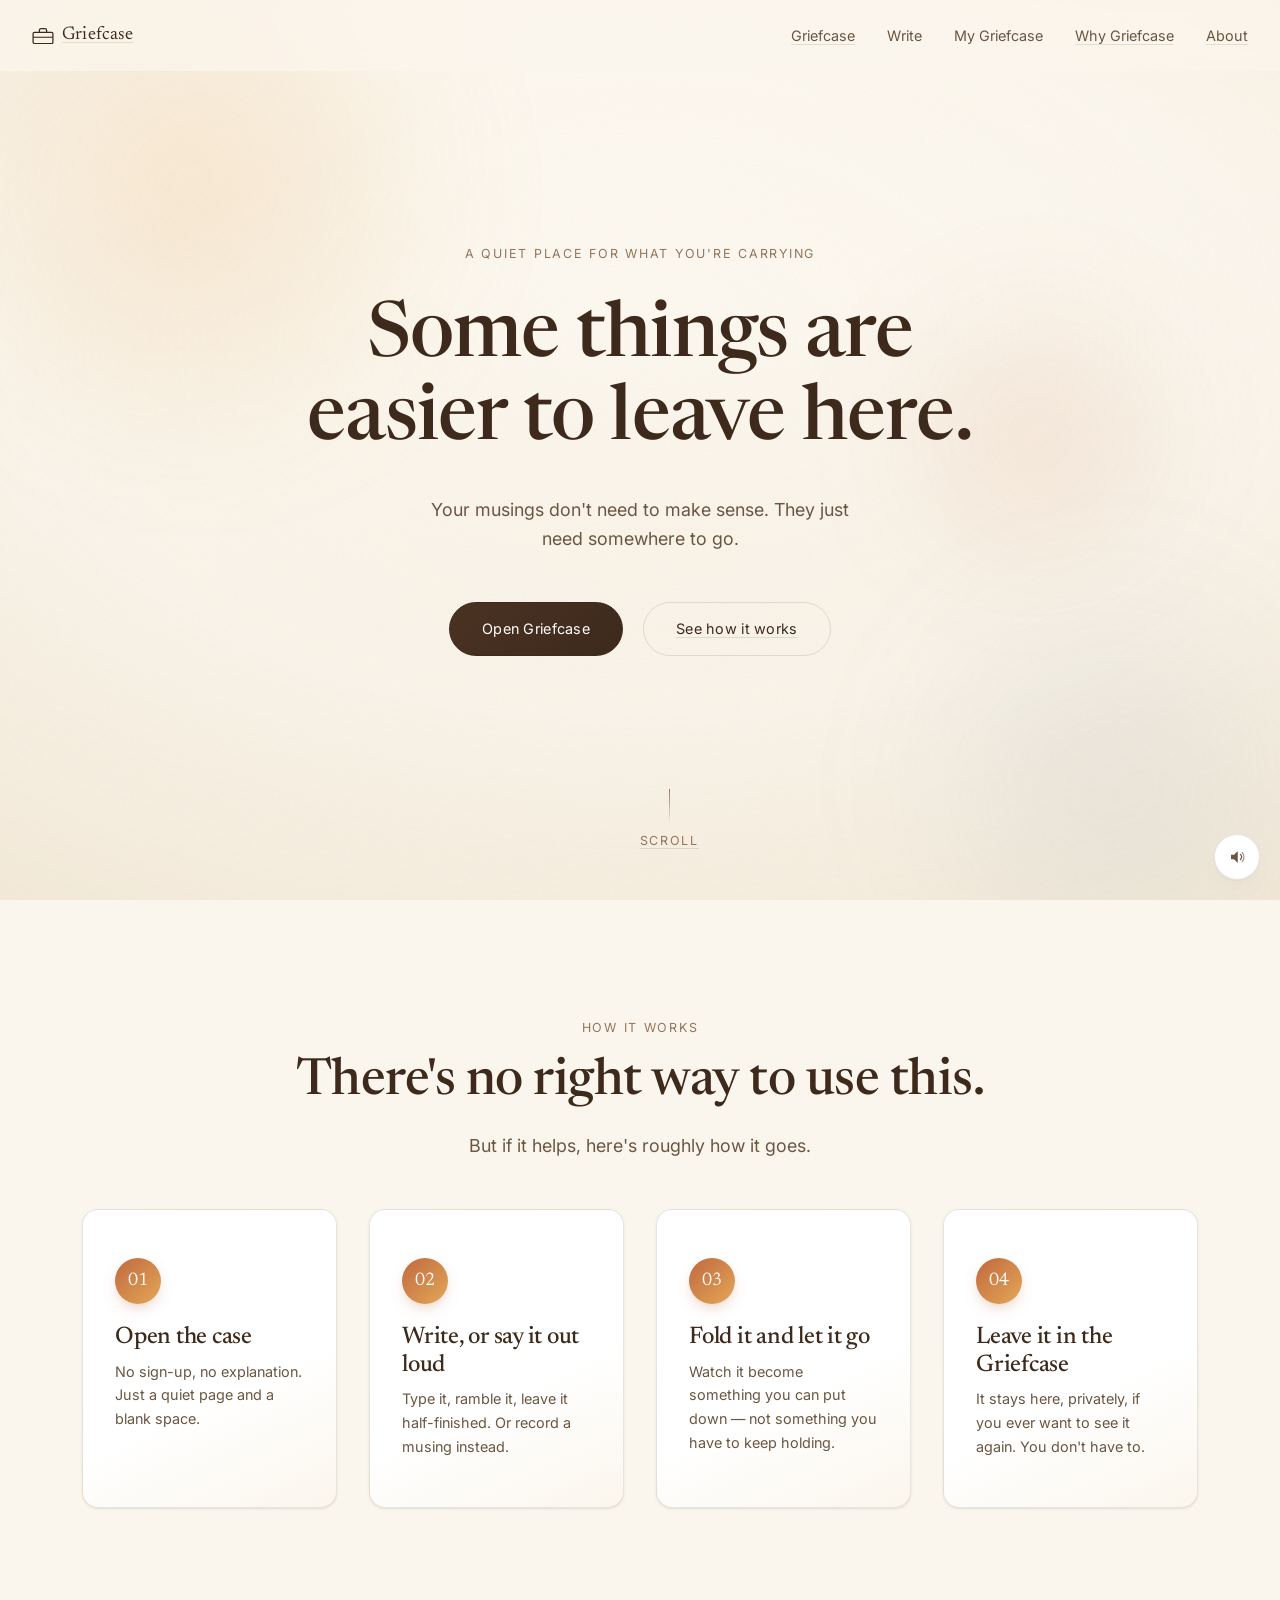
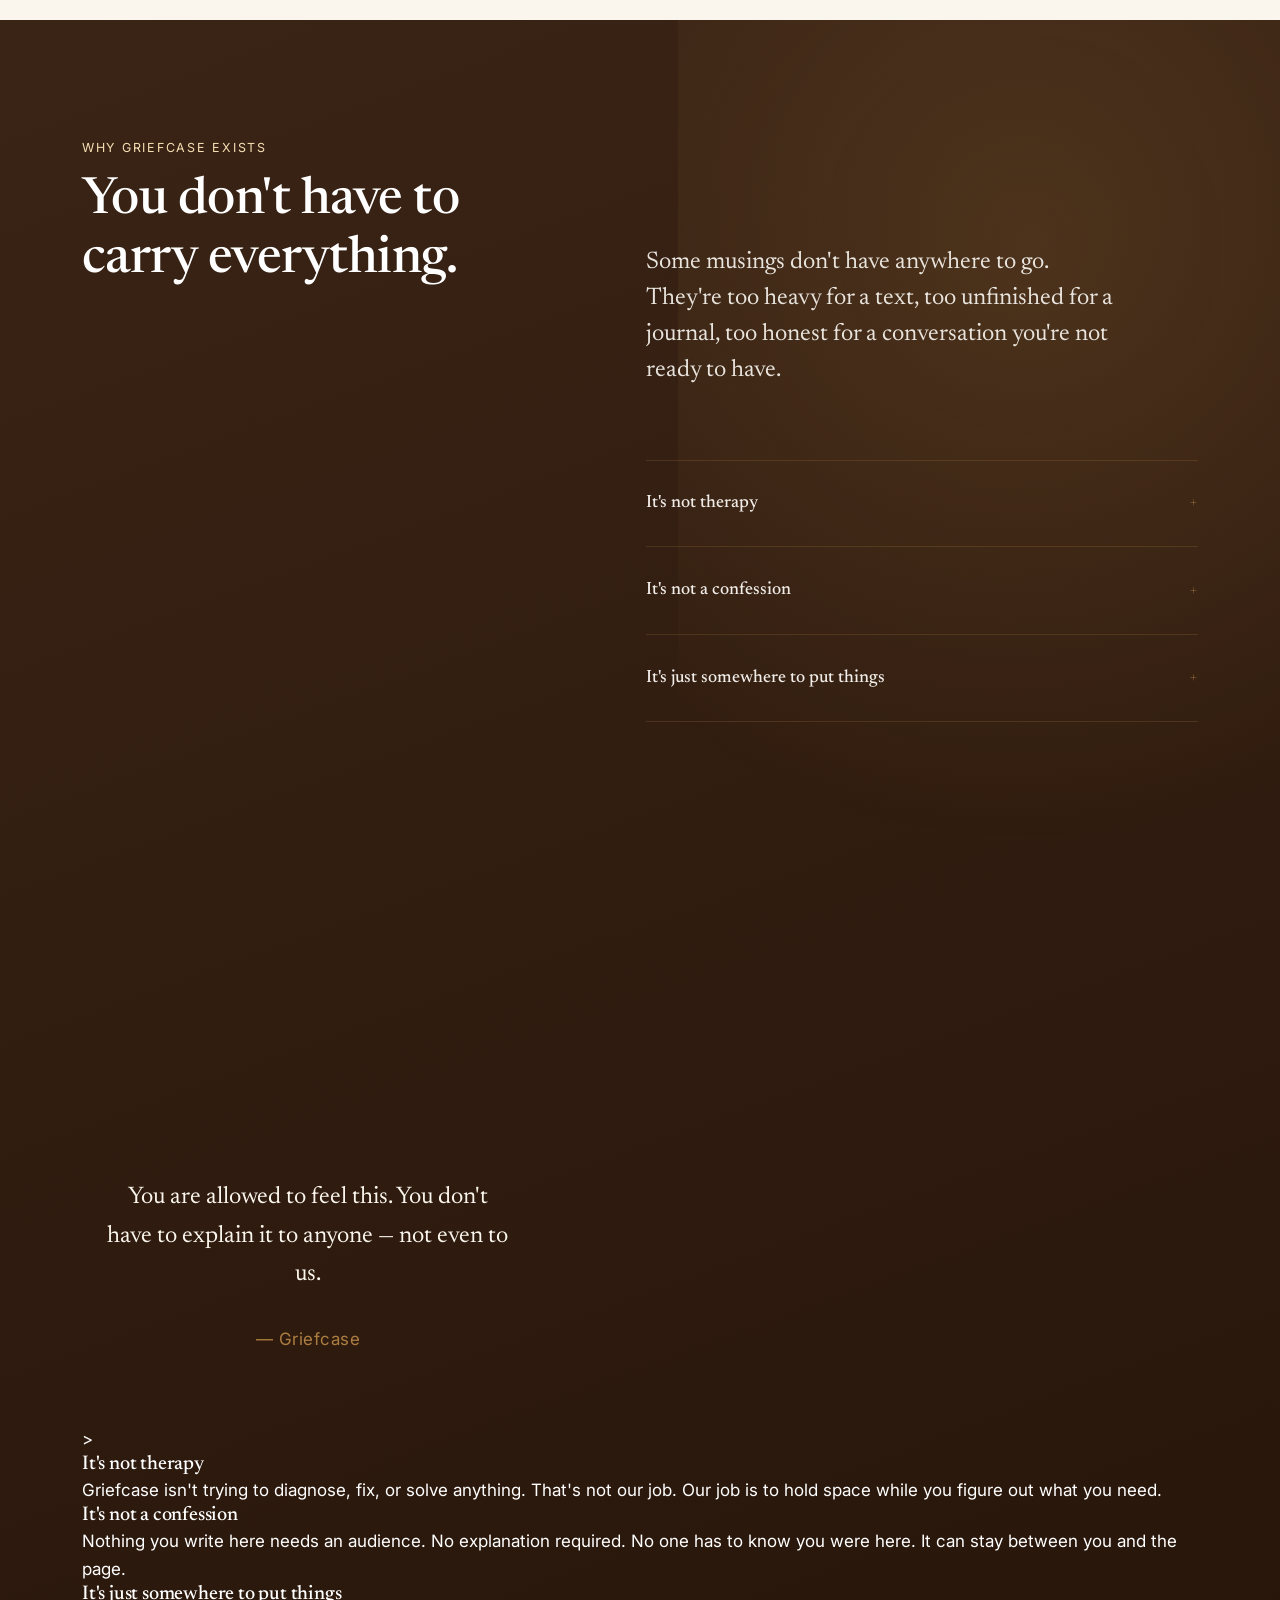
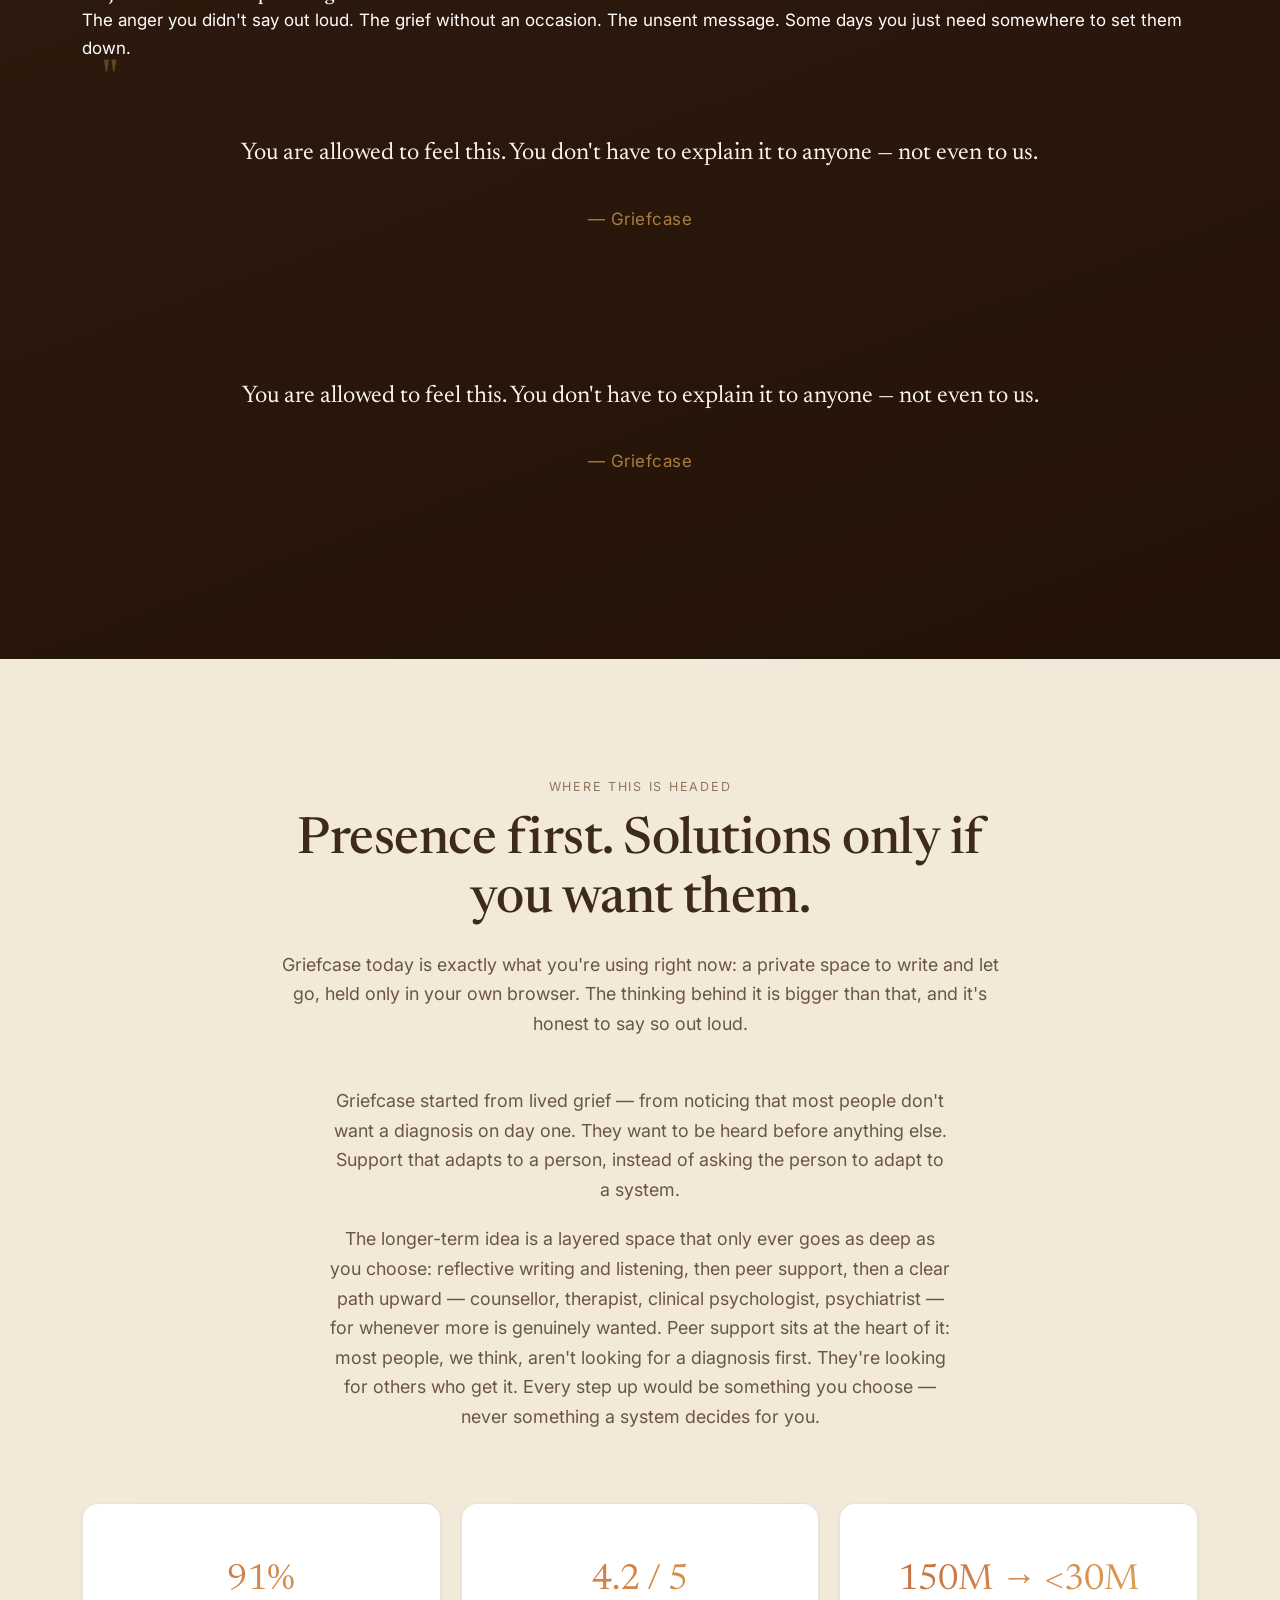
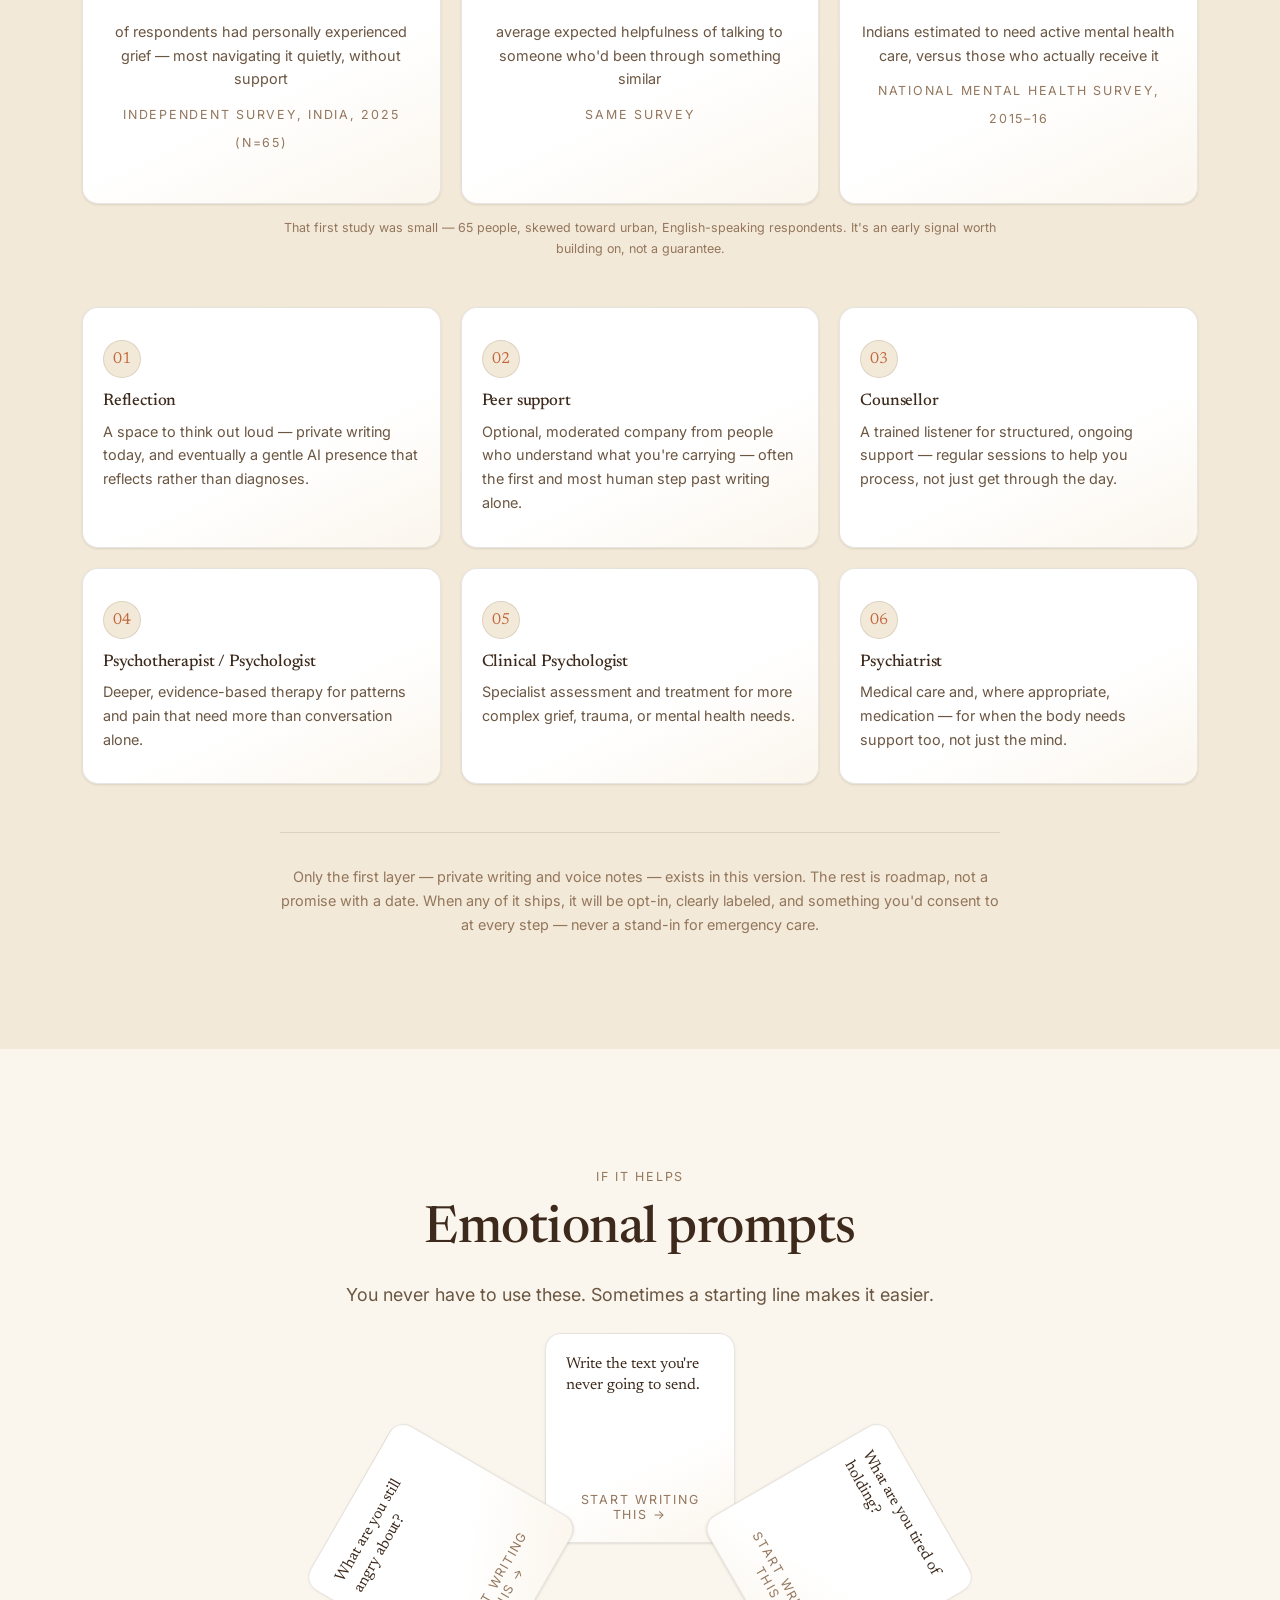
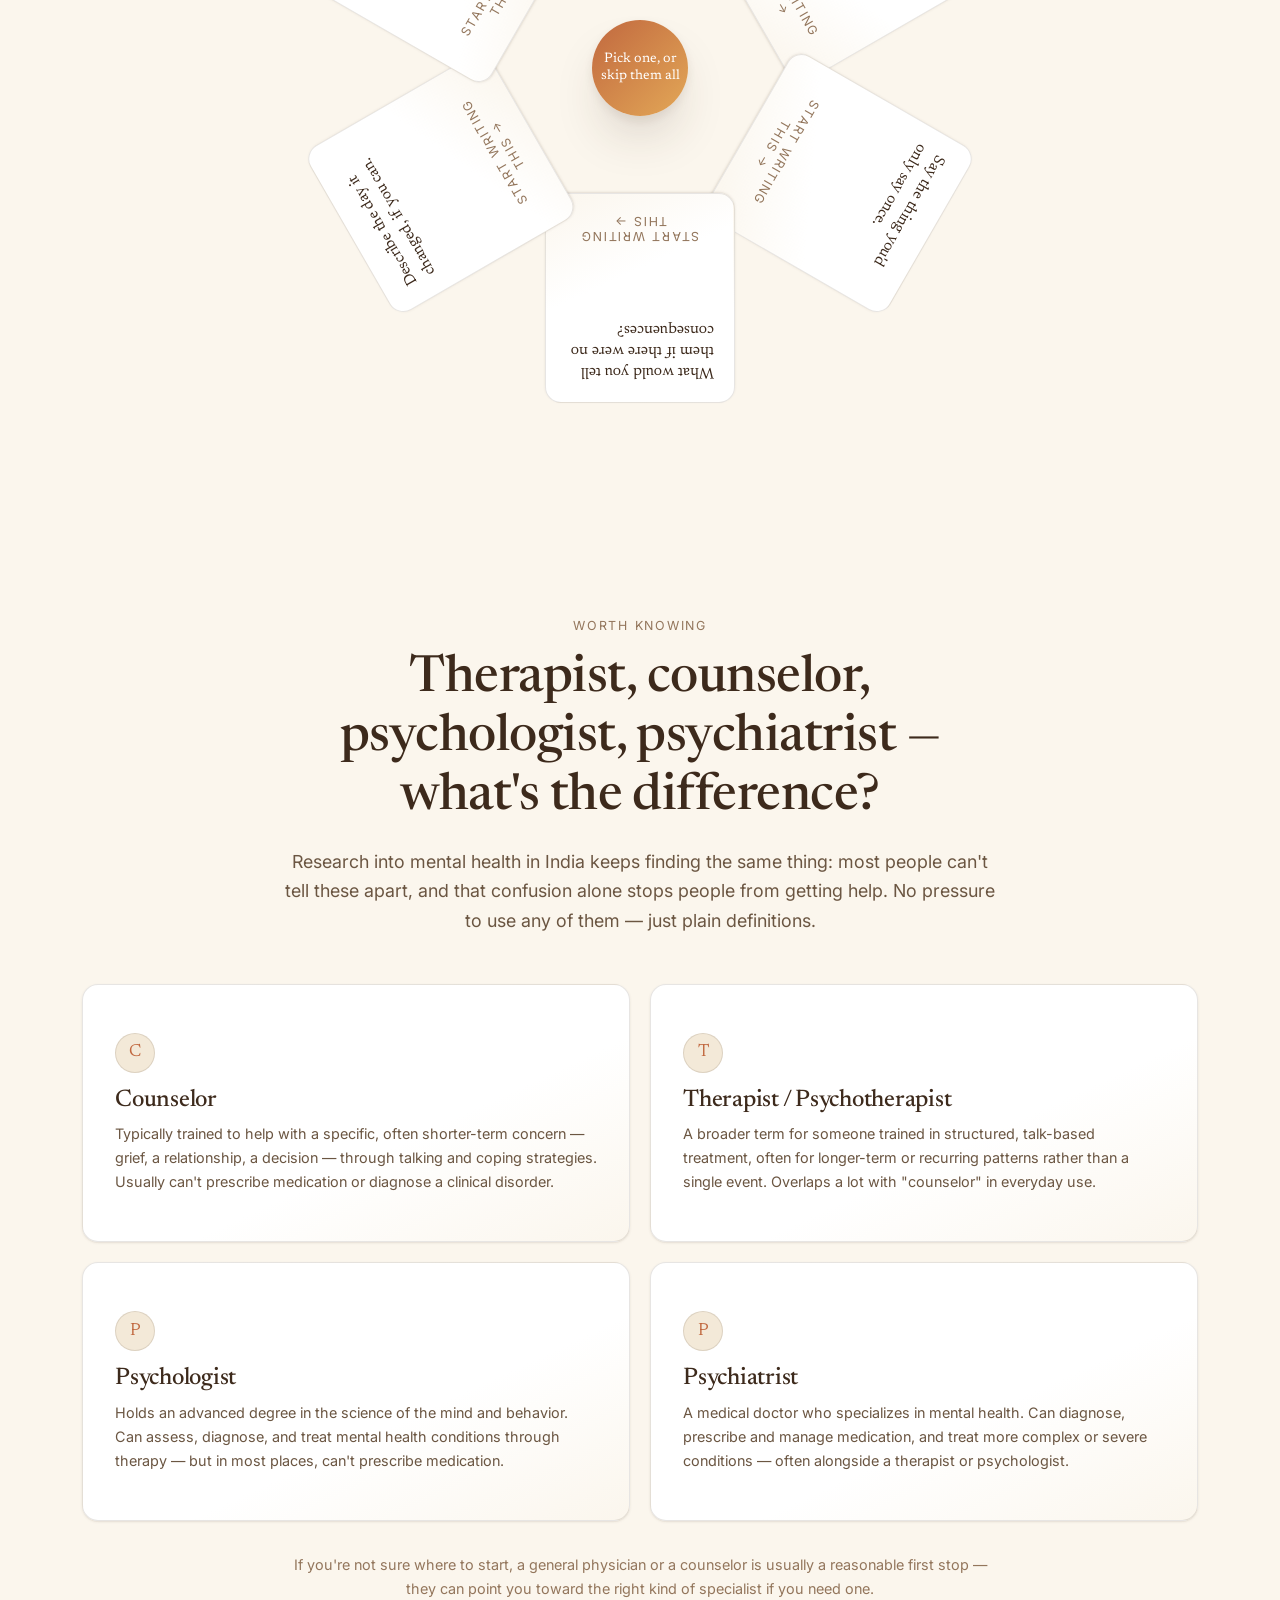
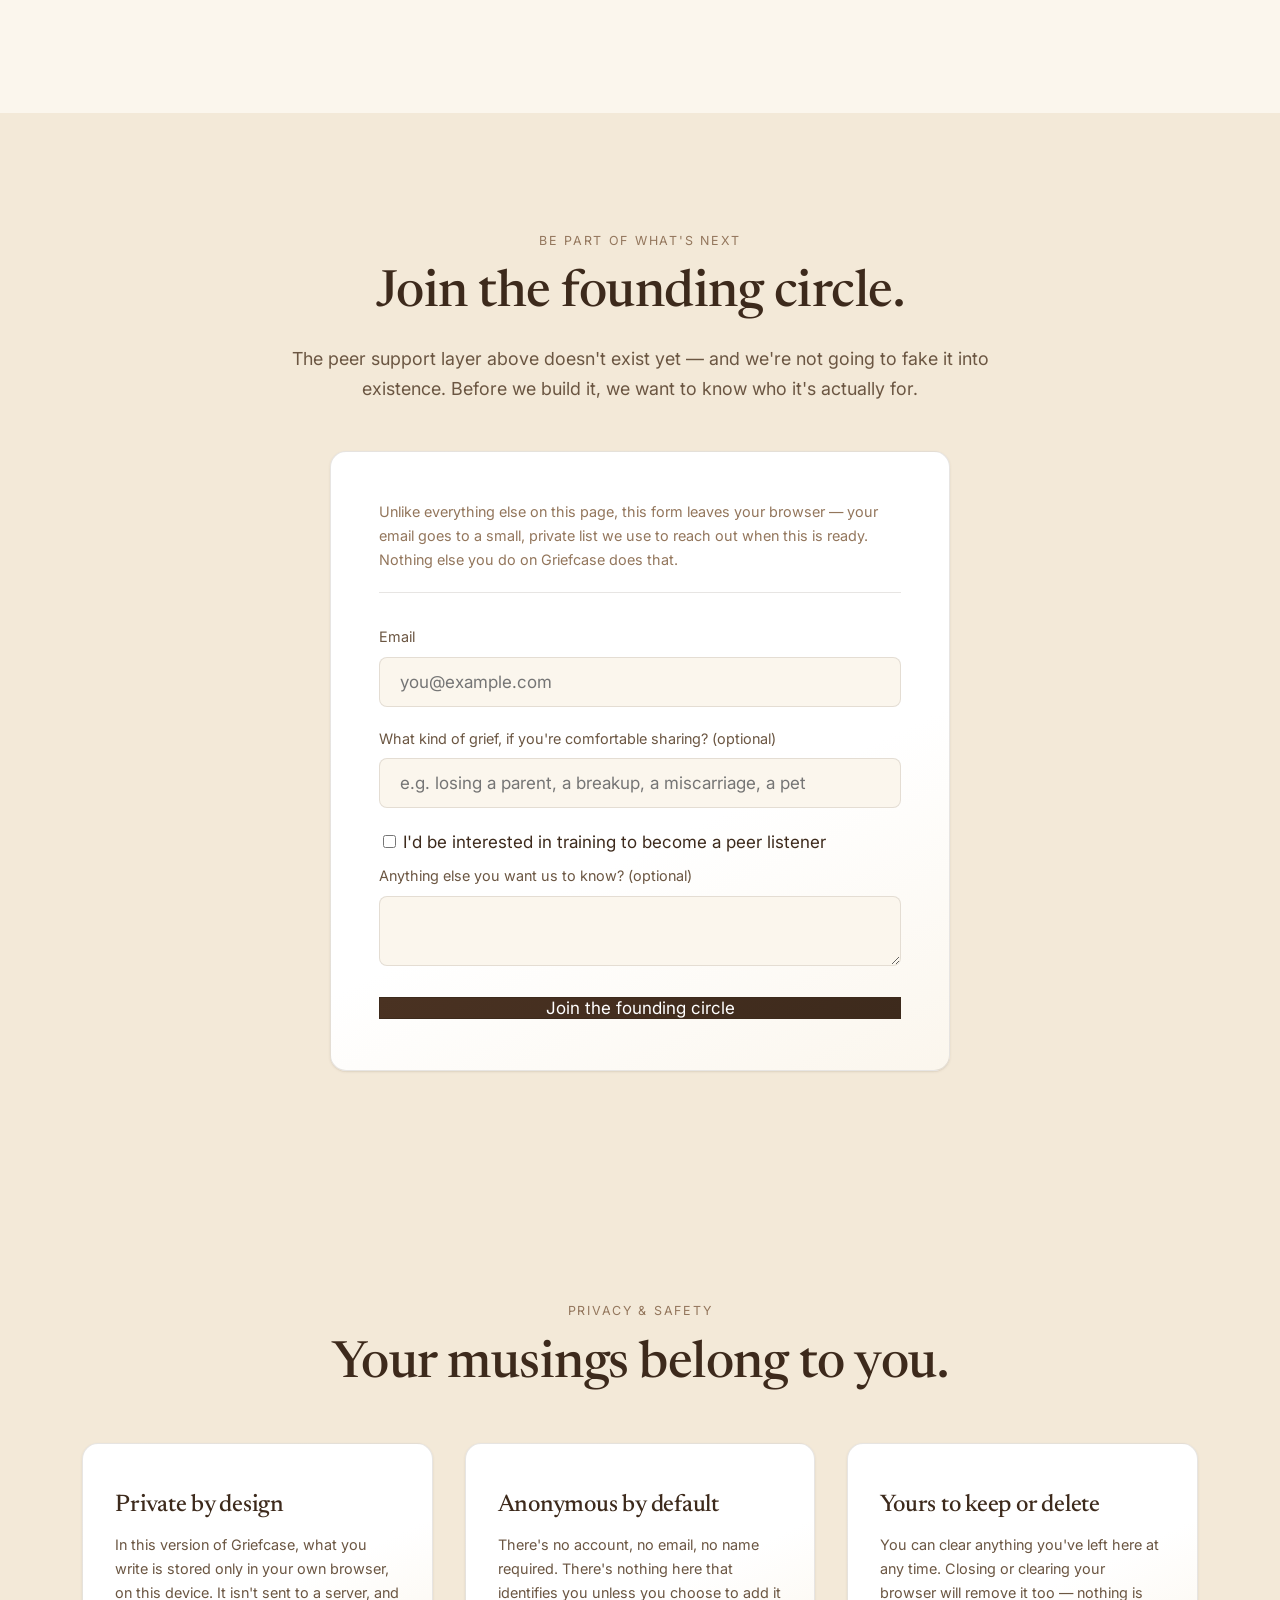
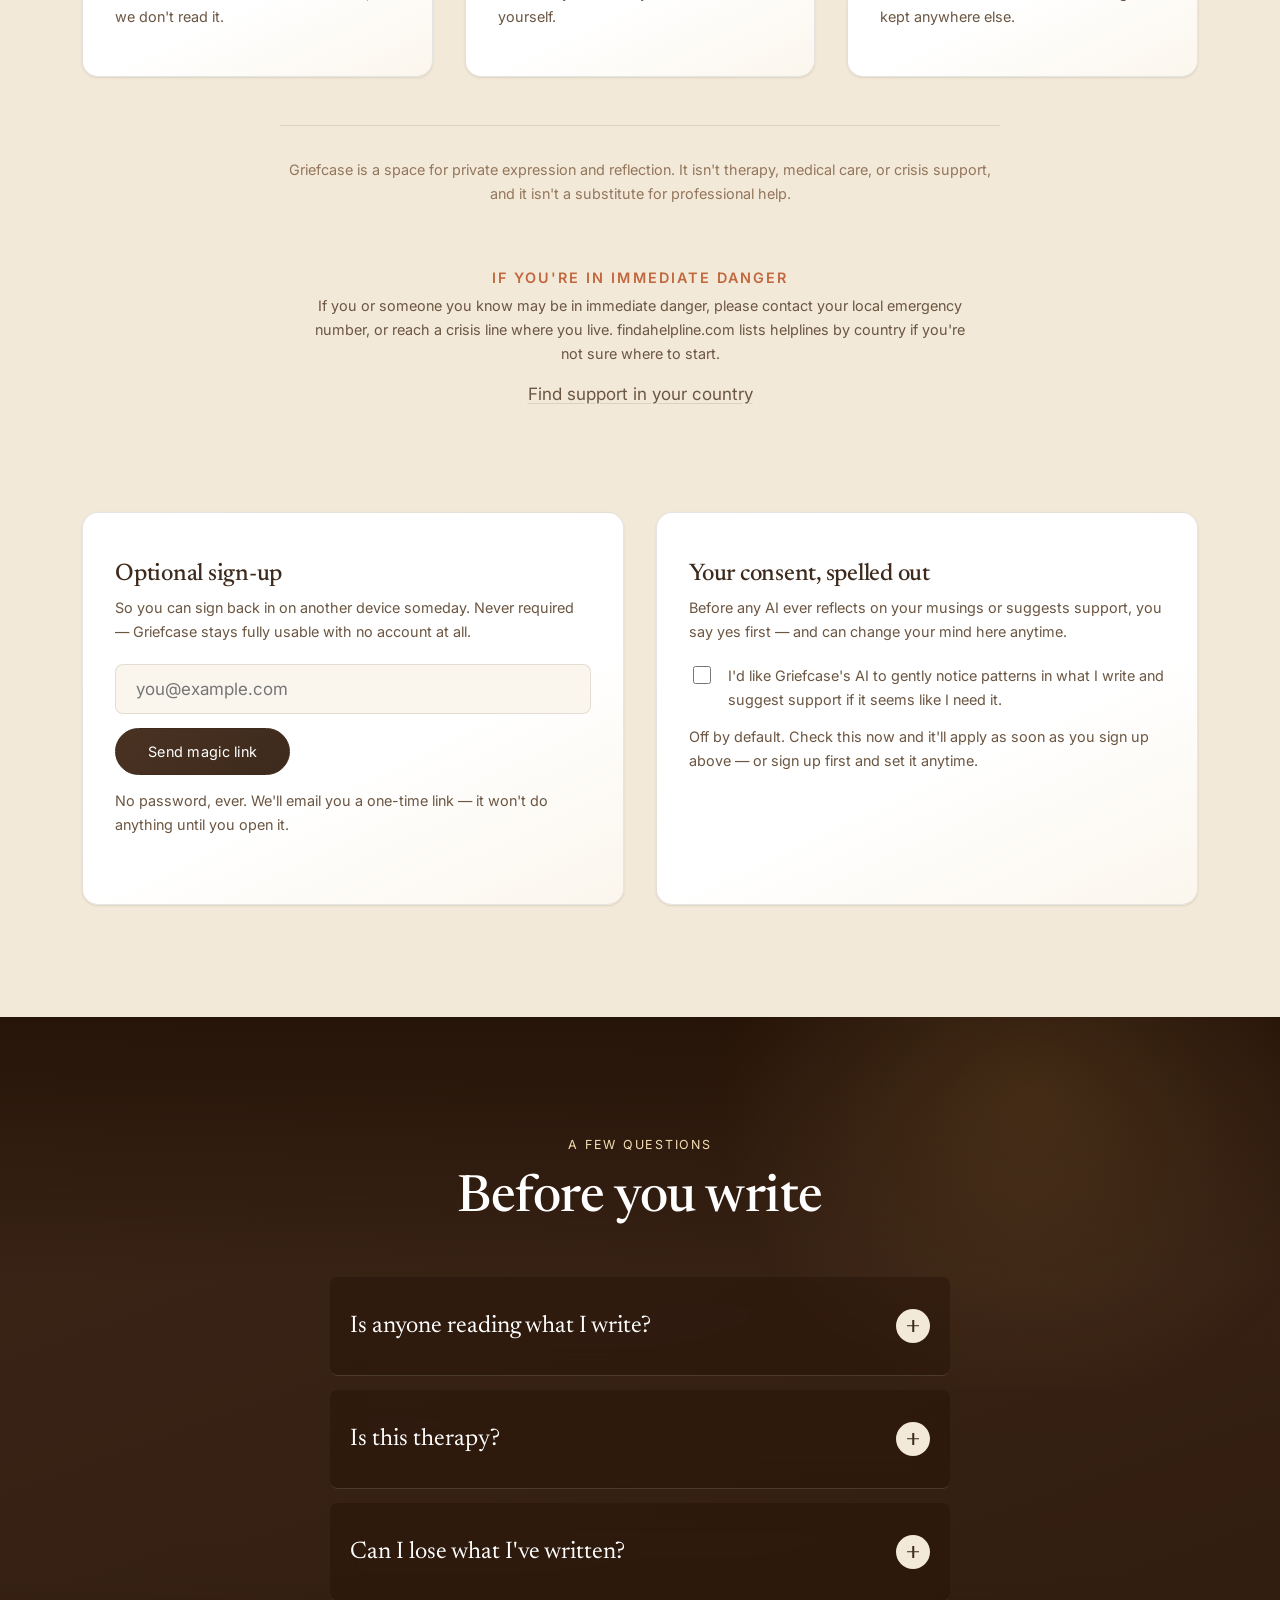
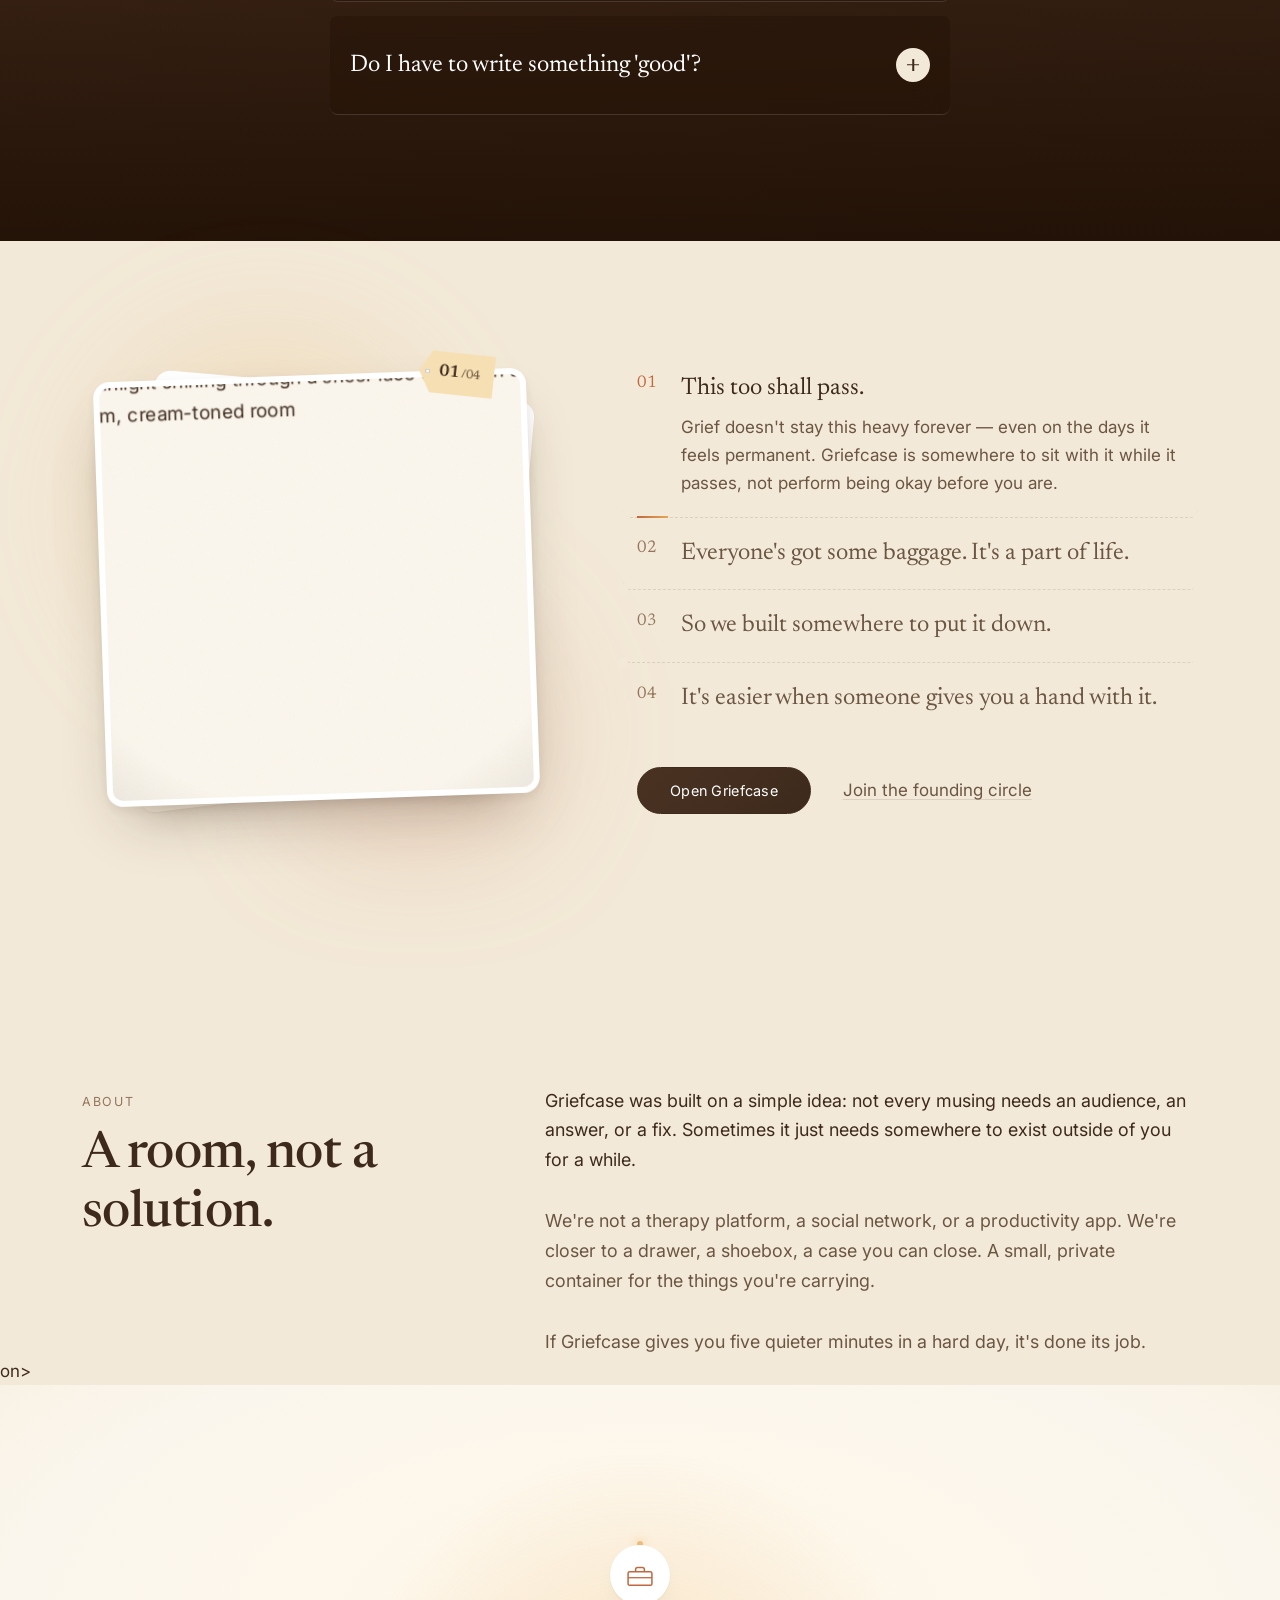
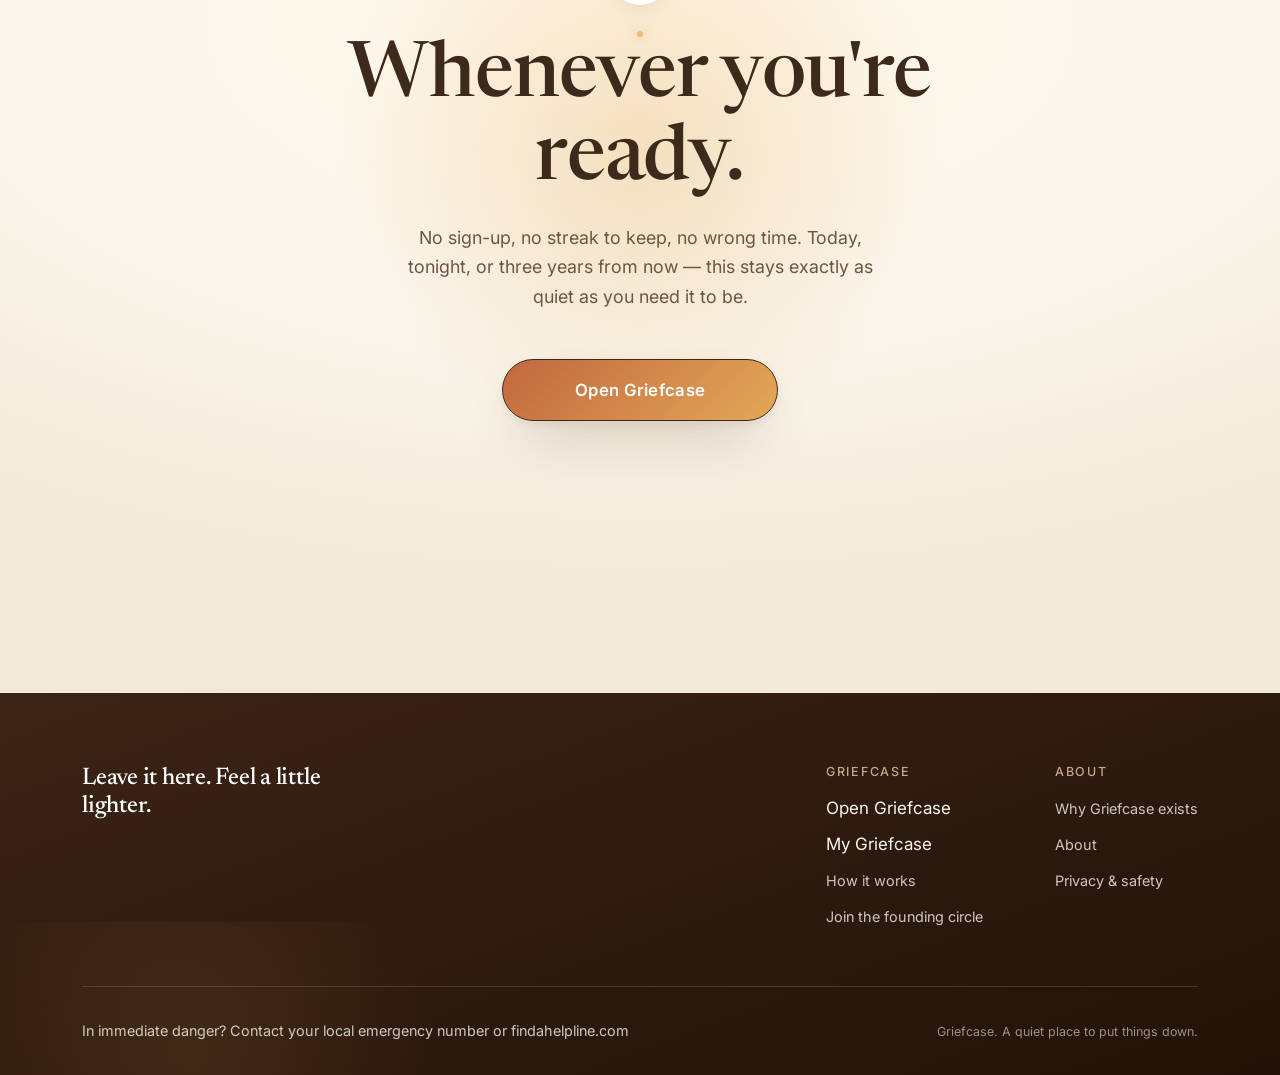
==== commit 1e2119c4: "redesign: why section as minimal editorial accordions — premium through simplicity" ====
--- a/index.html
+++ b/index.html
@@ -200,98 +200,33 @@
           <span class="eyebrow" id="why-eyebrow">Why Griefcase exists</span>
           <h2 id="why-headline" style="font-size:var(--fs-h1)">You don't have to carry everything.</h2>
         </div>
-        <div class="why-content-wrapper" data-reveal>
-          <p class="why-intro-text">Some musings don't have anywhere to go. They're too heavy for a text, too unfinished for a journal, too honest for a conversation you're not ready to have.</p>
+        
+        <div class="why-wrapper" data-reveal>
+          <p class="why-intro">Some musings don't have anywhere to go. They're too heavy for a text, too unfinished for a journal, too honest for a conversation you're not ready to have.</p>
           
-          <!-- Carousel for three pillars -->
-          <div class="why-carousel-container">
-            <div class="why-carousel" id="why-carousel">
-              <div class="why-card why-card--active" data-pillar="1">
-                <div class="why-card-number">01</div>
-                <h3>It's not therapy</h3>
-                <p>Griefcase isn't trying to diagnose, fix, or solve anything. We're here to hold space while you figure out what you need.</p>
-                <div class="why-card-accent"></div>
-              </div>
-              
-              <div class="why-card" data-pillar="2">
-                <div class="why-card-number">02</div>
-                <h3>It's not a confession</h3>
-                <p>Nothing here needs an audience. No explanation required. No one has to know you were here. It stays between you and the page.</p>
-                <div class="why-card-accent"></div>
-              </div>
-              
-              <div class="why-card" data-pillar="3">
-                <div class="why-card-number">03</div>
-                <h3>It's just somewhere to put things</h3>
-                <p>The anger you didn't say out loud. The grief without an occasion. The unsent message. Some days you just need somewhere to set them down.</p>
-                <div class="why-card-accent"></div>
-              </div>
-            </div>
+          <div class="why-accordions">
+            <details class="why-item">
+              <summary class="why-summary">It's not therapy</summary>
+              <p class="why-detail">Griefcase isn't trying to diagnose, fix, or solve anything. We're here to hold space while you figure out what you need.</p>
+            </details>
             
-            <!-- Carousel controls -->
-            <div class="why-carousel-controls">
-              <button class="why-carousel-dot why-carousel-dot--active" data-slide="0" aria-label="Pillar 1: It's not therapy"></button>
-              <button class="why-carousel-dot" data-slide="1" aria-label="Pillar 2: It's not a confession"></button>
-              <button class="why-carousel-dot" data-slide="2" aria-label="Pillar 3: It's just somewhere to put things"></button>
-            </div>
-          </div>
-          
-          <!-- Premium quote -->
-          <blockquote class="why-quote" id="why-quote">
-            <div class="why-quote-mark">"</div>
-            <p class="why-quote-text">You are allowed to feel this. You don't have to explain it to anyone — not even to us.</p>
-            <cite class="why-quote-credit">— Griefcase</cite>
-          </blockquote>
-        </div>
-      </div>
-      
-      <script>
-        (function() {
-          const carousel = document.getElementById('why-carousel');
-          const cards = carousel.querySelectorAll('.why-card');
-          const dots = document.querySelectorAll('.why-carousel-dot');
-          let currentSlide = 0;
-          let autoplayTimer = null;
-          
-          function showSlide(n) {
-            cards.forEach(card => card.classList.remove('why-card--active'));
-            dots.forEach(dot => dot.classList.remove('why-carousel-dot--active'));
+            <details class="why-item">
+              <summary class="why-summary">It's not a confession</summary>
+              <p class="why-detail">Nothing here needs an audience. No explanation required. No one has to know you were here. It stays between you and the page.</p>
+            </details>
             
-            cards[n].classList.add('why-card--active');
-            dots[n].classList.add('why-carousel-dot--active');
-            currentSlide = n;
-          }
-          
-          function nextSlide() {
-            showSlide((currentSlide + 1) % cards.length);
-          }
-          
-          function startAutoplay() {
-            clearTimeout(autoplayTimer);
-            autoplayTimer = setInterval(nextSlide, 5000);
-          }
-          
-          function pauseAutoplay() {
-            clearTimeout(autoplayTimer);
-          }
-          
-          // Dot click handlers
-          dots.forEach((dot, i) => {
-            dot.addEventListener('click', () => {
-              showSlide(i);
-              pauseAutoplay();
-              startAutoplay();
-            });
-          });
-          
-          // Pause on hover
-          carousel.addEventListener('mouseenter', pauseAutoplay);
-          carousel.addEventListener('mouseleave', startAutoplay);
-          
-          // Start autoplay
-          startAutoplay();
-        })();
-      </script>
+            <details class="why-item">
+              <summary class="why-summary">It's just somewhere to put things</summary>
+              <p class="why-detail">The anger you didn't say out loud. The grief without an occasion. The unsent message. Some days you just need somewhere to set them down.</p>
+            </details>
+          </div>
+        </div>
+        
+        <blockquote class="why-quote" data-reveal>
+          <p>You are allowed to feel this. You don't have to explain it to anyone — not even to us.</p>
+          <cite>— Griefcase</cite>
+        </blockquote>
+      </div>>
           
           <div class="why-pillars" data-reveal-group>
             <div class="why-pillar">
--- a/css/components.css
+++ b/css/components.css
@@ -2084,285 +2084,176 @@
   }
 }
 
+
 /* ========================================================================
-   PREMIUM WHY GRIEFCASE CAROUSEL — Soothing, Minimal, Animated
+   WHY GRIEFCASE — Editorial Accordions, Premium through Simplicity
    ======================================================================== */
 
-.why-content-wrapper {
-  max-width: 100%;
-}
-
-.why-intro-text {
-  font-size: var(--fs-h2);
-  font-family: var(--font-serif);
-  line-height: 1.35;
-  color: rgba(251, 248, 243, 0.95);
-  font-weight: 500;
-  margin: 0 0 var(--space-8) 0;
-  max-width: 85%;
-}
-
-/* Carousel Container */
-.why-carousel-container {
-  position: relative;
-  margin-bottom: var(--space-8);
-}
-
-.why-carousel {
-  position: relative;
-  height: 240px;
-  overflow: hidden;
-  border-radius: var(--radius-lg);
-  background: rgba(255, 255, 255, 0.02);
-  border: 1px solid rgba(227, 168, 87, 0.1);
-}
-
-/* Carousel Cards */
-.why-card {
-  position: absolute;
-  width: 100%;
-  height: 100%;
-  padding: var(--space-7) var(--space-7);
-  opacity: 0;
-  transform: translateX(30px);
-  transition: all 0.6s cubic-bezier(0.34, 1.56, 0.64, 1);
-  pointer-events: none;
-  background: linear-gradient(135deg, 
-    rgba(227, 168, 87, 0.05) 0%, 
-    rgba(193, 104, 63, 0.02) 100%);
-  display: flex;
-  flex-direction: column;
-  justify-content: center;
-}
-
-.why-card--active {
-  opacity: 1;
-  transform: translateX(0);
-  pointer-events: auto;
-  z-index: 2;
-}
-
-/* Card content */
-.why-card-number {
-  font-size: var(--fs-small);
-  font-family: var(--font-sans);
-  font-weight: 600;
-  color: rgba(227, 168, 87, 0.6);
-  text-transform: uppercase;
-  letter-spacing: 2px;
-  margin-bottom: var(--space-2);
-}
-
-.why-card h3 {
-  font-family: var(--font-serif);
-  font-size: var(--fs-h2);
-  color: var(--color-cream);
-  margin: 0 0 var(--space-3) 0;
-  font-weight: 600;
-}
-
-.why-card p {
-  font-size: var(--fs-body-lg);
-  line-height: 1.6;
-  color: rgba(251, 248, 243, 0.85);
-  margin: 0;
-  max-width: 95%;
-}
-
-/* Animated accent line */
-.why-card-accent {
-  position: absolute;
-  bottom: 0;
-  left: 0;
-  height: 3px;
-  width: 0;
-  background: var(--gradient-warm);
-  animation: why-accent-slide 0.8s ease-out 0.3s forwards;
-}
-
-@keyframes why-accent-slide {
-  from { width: 0; }
-  to { width: 60px; }
-}
-
-/* Carousel Dots/Navigation */
-.why-carousel-controls {
-  display: flex;
-  justify-content: center;
-  gap: var(--space-4);
-  margin-top: var(--space-5);
-  padding: 0;
-}
-
-.why-carousel-dot {
-  width: 10px;
-  height: 10px;
-  border: none;
-  border-radius: 50%;
-  background: rgba(227, 168, 87, 0.3);
-  cursor: pointer;
-  transition: all 0.4s ease;
-  padding: 0;
-  transform: scale(1);
-}
-
-.why-carousel-dot:hover {
-  background: rgba(227, 168, 87, 0.6);
-  transform: scale(1.2);
-}
-
-.why-carousel-dot--active {
-  background: var(--color-gold-soft);
-  transform: scale(1.3);
-  box-shadow: 0 0 12px rgba(227, 168, 87, 0.4);
-}
-
-/* Premium quote styling */
-.why-quote {
-  position: relative;
-  padding: var(--space-7) var(--space-6);
-  margin: var(--space-8) 0 0 0;
-  background: linear-gradient(135deg, 
-    rgba(227, 168, 87, 0.08) 0%, 
-    rgba(193, 104, 63, 0.05) 100%);
-  border-left: 4px solid var(--gradient-warm);
-  border-radius: var(--radius-lg);
-  overflow: hidden;
-  animation: why-quote-fade-in 0.8s ease-out;
-}
-
-@keyframes why-quote-fade-in {
-  from { 
-    opacity: 0;
-    transform: translateY(10px);
-  }
-  to { 
-    opacity: 1;
-    transform: translateY(0);
-  }
-}
-
-.why-quote::before {
-  content: "";
-  position: absolute;
-  top: 0;
-  right: 0;
-  width: 120px;
-  height: 120px;
-  background: radial-gradient(circle, rgba(227, 168, 87, 0.08), transparent 70%);
-  border-radius: 50%;
-  pointer-events: none;
-}
-
-.why-quote-mark {
-  position: absolute;
-  top: 0;
-  left: var(--space-4);
-  font-size: 3.5rem;
-  color: rgba(227, 168, 87, 0.25);
-  font-family: var(--font-serif);
-  line-height: 0;
-  opacity: 0;
-  animation: why-quote-mark-appear 0.8s ease-out forwards;
-}
-
-@keyframes why-quote-mark-appear {
-  to { opacity: 1; }
-}
-
-.why-quote-text {
+.why-wrapper {
+  margin: var(--space-8) 0 var(--space-9) 0;
+}
+
+.why-intro {
   font-size: var(--fs-h3);
   font-family: var(--font-serif);
   line-height: 1.5;
+  color: rgba(251, 248, 243, 0.9);
+  font-weight: 400;
+  margin: 0 0 var(--space-7) 0;
+  max-width: 85%;
+}
+
+/* Accordion Container */
+.why-accordions {
+  display: flex;
+  flex-direction: column;
+  gap: 1px;
+  margin-bottom: var(--space-8);
+  border-top: 1px solid rgba(227, 168, 87, 0.15);
+  border-bottom: 1px solid rgba(227, 168, 87, 0.15);
+}
+
+/* Accordion Items */
+.why-item {
+  list-style: none;
+  border-bottom: 1px solid rgba(227, 168, 87, 0.15);
+  padding: var(--space-4) 0;
+}
+
+.why-item:last-child {
+  border-bottom: none;
+}
+
+.why-item[open] {
+  padding: var(--space-5) 0 var(--space-4) 0;
+}
+
+/* Summary/Header */
+.why-summary {
+  cursor: pointer;
+  display: flex;
+  align-items: center;
+  justify-content: space-between;
+  padding: var(--space-2) 0;
+  font-size: var(--fs-body-lg);
+  font-family: var(--font-serif);
+  color: rgba(251, 248, 243, 0.95);
+  font-weight: 500;
+  user-select: none;
+  transition: color 0.3s ease;
+  outline: none;
+}
+
+.why-summary:hover {
   color: var(--color-cream);
+}
+
+.why-summary::-webkit-details-marker {
+  display: none;
+}
+
+/* Custom chevron */
+.why-summary::after {
+  content: "+";
+  font-size: var(--fs-body);
+  color: rgba(227, 168, 87, 0.5);
+  transition: all 0.4s cubic-bezier(0.34, 1.56, 0.64, 1);
+  font-weight: 300;
+  margin-left: var(--space-3);
+}
+
+.why-item[open] .why-summary::after {
+  content: "−";
+  color: rgba(227, 168, 87, 0.7);
+}
+
+/* Detail text */
+.why-detail {
+  font-size: var(--fs-body);
+  line-height: var(--lh-relaxed);
+  color: rgba(251, 248, 243, 0.75);
+  margin: var(--space-4) 0 0 0;
+  padding-top: var(--space-3);
+  border-top: 1px solid rgba(227, 168, 87, 0.08);
+  animation: why-detail-fade 0.4s ease;
+}
+
+@keyframes why-detail-fade {
+  from {
+    opacity: 0;
+  }
+  to {
+    opacity: 1;
+  }
+}
+
+/* Quote Section */
+.why-quote {
   margin: 0;
-  font-weight: 500;
-  position: relative;
-  z-index: 1;
-  animation: why-quote-text-slide 0.7s ease-out forwards;
-  opacity: 0;
-}
-
-@keyframes why-quote-text-slide {
-  from { 
-    opacity: 0;
-    transform: translateY(10px);
-  }
-  to { 
-    opacity: 1;
-    transform: translateY(0);
-  }
-}
-
-.why-quote-credit {
+  padding: var(--space-7) 0;
+  text-align: center;
+  border: none;
+  background: none;
+}
+
+.why-quote p {
+  font-size: var(--fs-h3);
+  font-family: var(--font-serif);
+  line-height: 1.6;
+  color: var(--color-cream);
+  font-weight: 400;
+  margin: 0 auto var(--space-5) auto;
+  max-width: 90%;
+}
+
+.why-quote cite {
   display: block;
-  margin-top: var(--space-3);
   font-size: var(--fs-body);
   color: rgba(227, 168, 87, 0.7);
   font-style: normal;
   font-family: var(--font-sans);
-  animation: why-quote-text-slide 0.7s ease-out 0.1s forwards;
-  opacity: 0;
+  letter-spacing: 0.5px;
 }
 
 /* Responsive */
 @media (max-width: 860px) {
-  .why-intro-text {
-    font-size: var(--fs-h3);
+  .why-intro {
+    font-size: var(--fs-body-lg);
     max-width: 100%;
   }
   
-  .why-carousel {
-    height: 280px;
+  .why-summary {
+    font-size: var(--fs-body);
   }
   
-  .why-card {
-    padding: var(--space-6);
+  .why-detail {
+    font-size: var(--fs-small);
+    margin-top: var(--space-3);
+    padding-top: var(--space-2);
   }
   
-  .why-card h3 {
-    font-size: var(--fs-h3);
+  .why-quote p {
+    font-size: var(--fs-h4);
+    max-width: 100%;
   }
   
-  .why-card p {
+  .why-wrapper {
+    margin: var(--space-6) 0 var(--space-7) 0;
+  }
+}
+
+@media (max-width: 480px) {
+  .why-summary {
     font-size: var(--fs-body);
+    padding: var(--space-2) 0;
   }
   
   .why-quote {
-    padding: var(--space-5) var(--space-4);
-    margin-top: var(--space-6);
+    padding: var(--space-5) 0;
   }
   
-  .why-quote-text {
-    font-size: var(--fs-h4);
-  }
-  
-  .why-quote-mark {
-    font-size: 2.5rem;
-    left: var(--space-2);
-  }
-  
-  .why-carousel-controls {
-    gap: var(--space-3);
-    margin-top: var(--space-4);
-  }
-}
-
-@media (max-width: 480px) {
-  .why-carousel {
-    height: 320px;
-  }
-  
-  .why-card {
-    padding: var(--space-5);
-  }
-  
-  .why-card h3 {
+  .why-quote p {
     font-size: var(--fs-body-lg);
-  }
-  
-  .why-carousel-dot {
-    width: 8px;
-    height: 8px;
-  }
-}
+    margin-bottom: var(--space-4);
+  }
+}
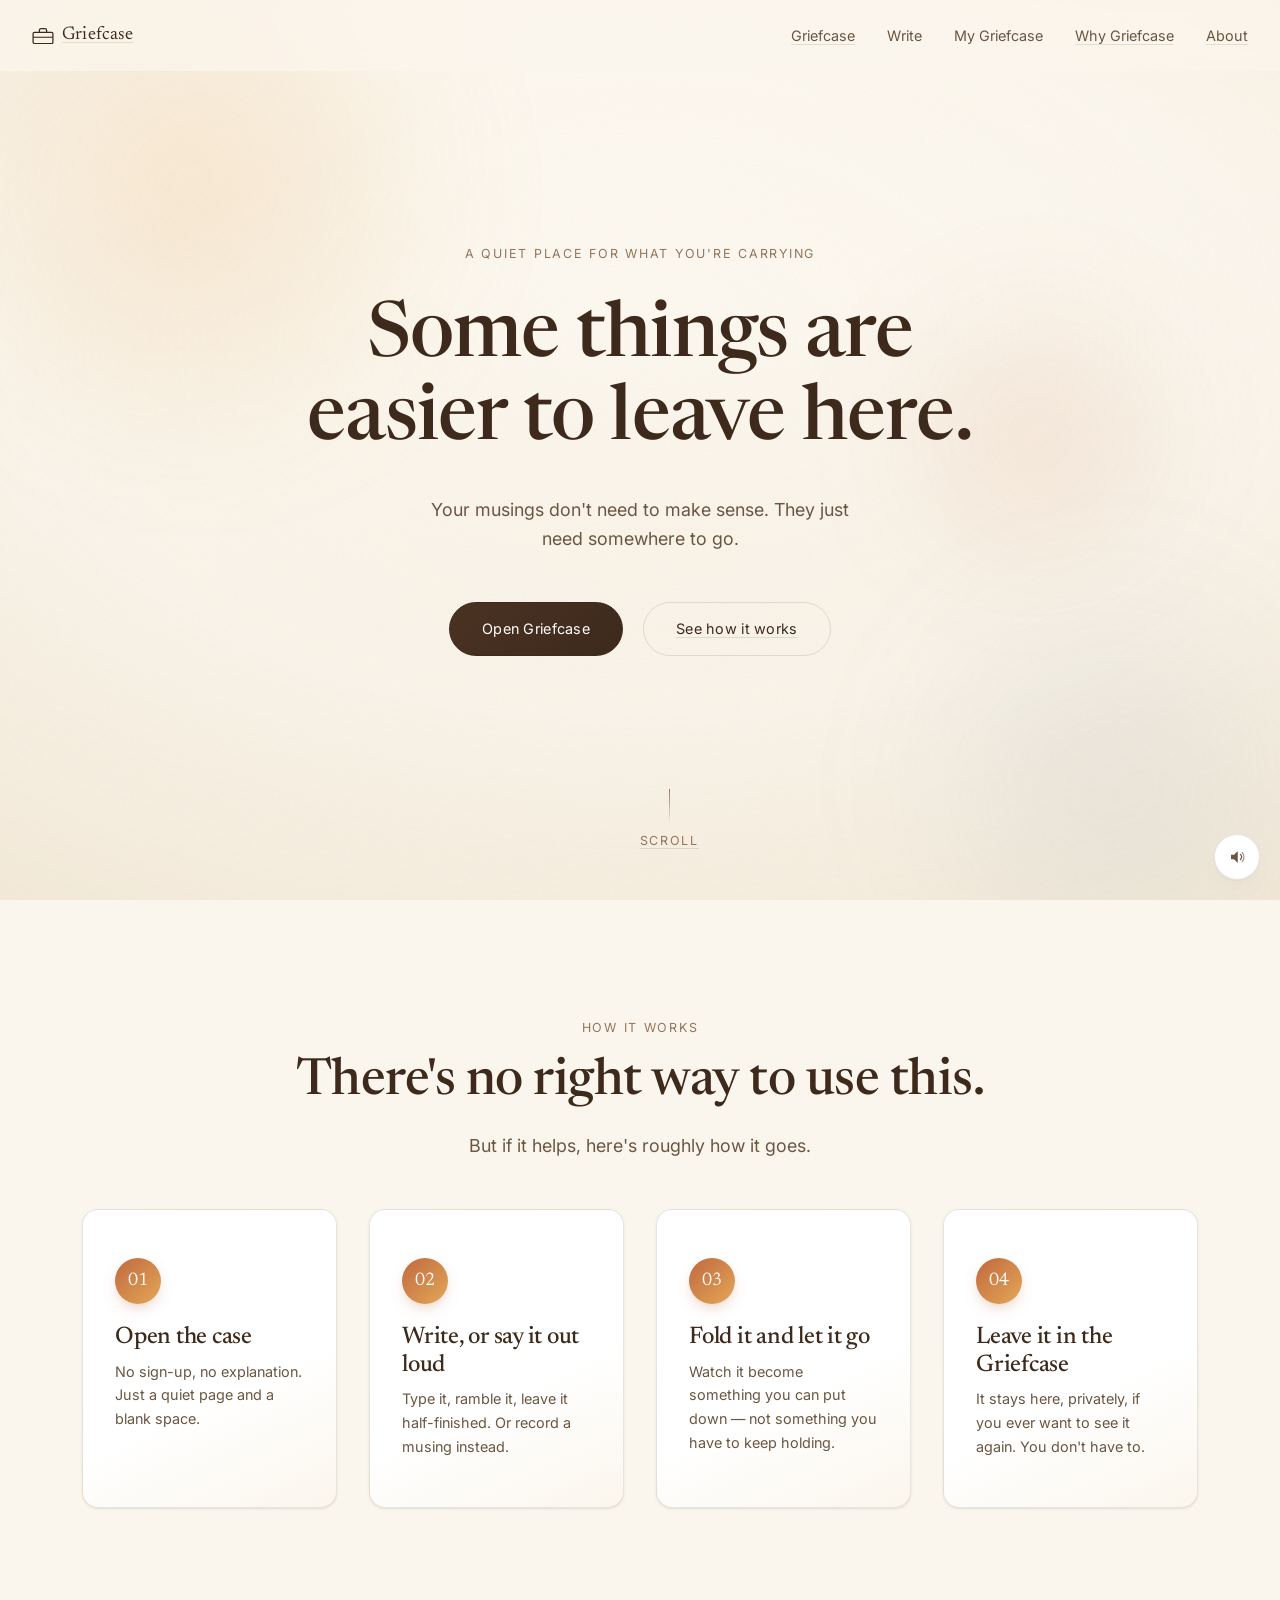
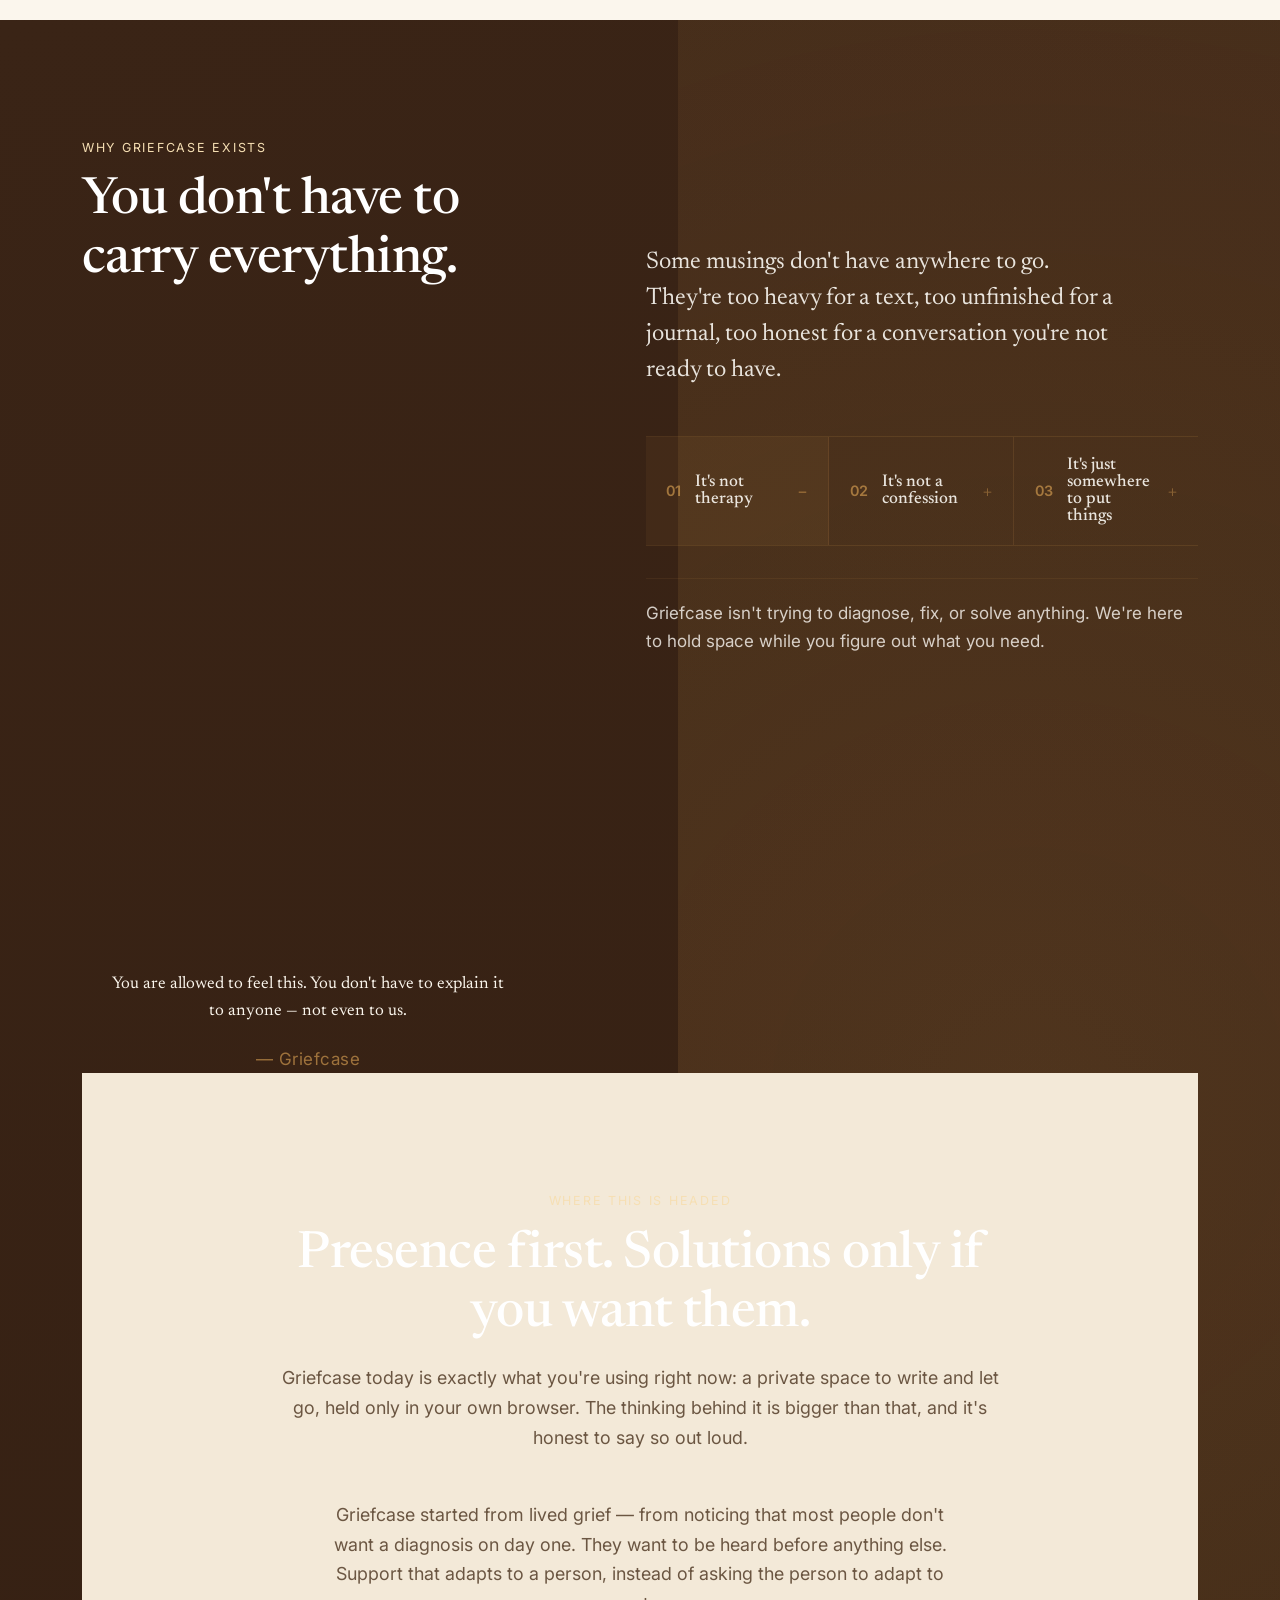
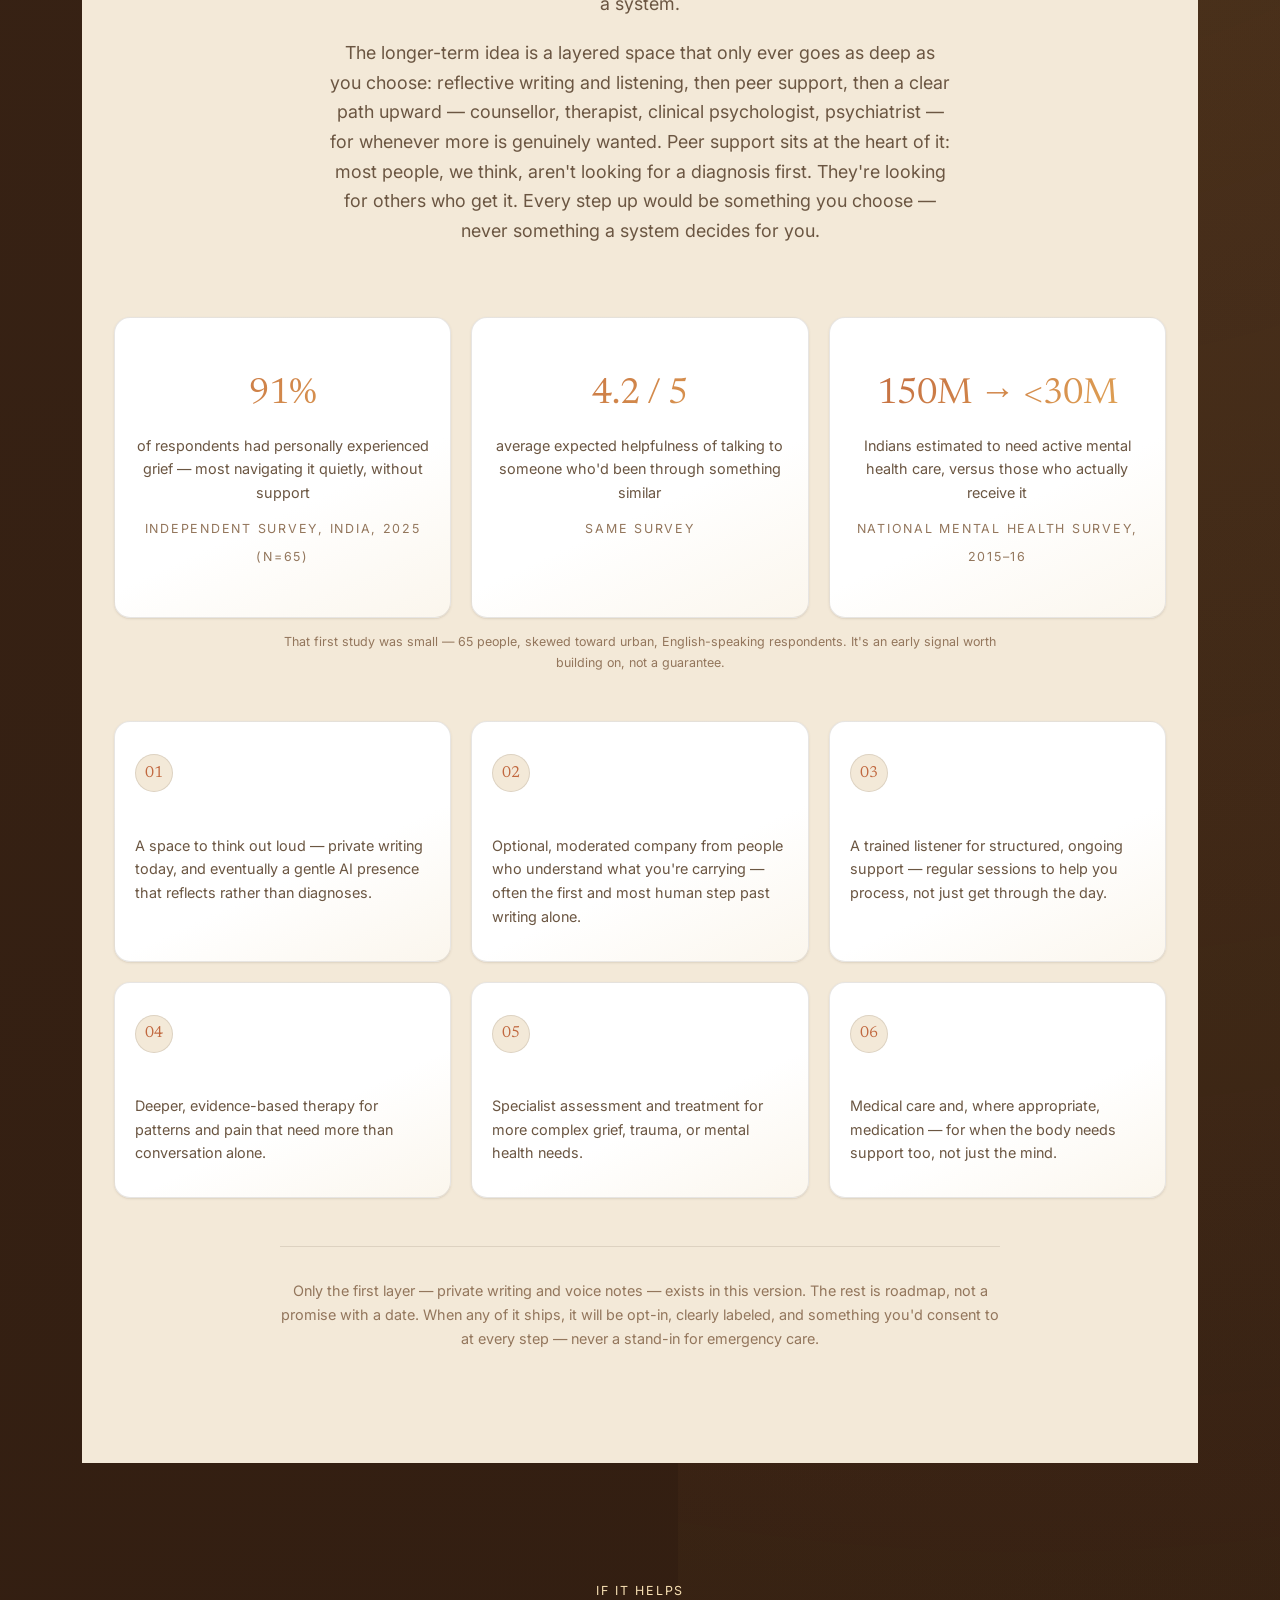
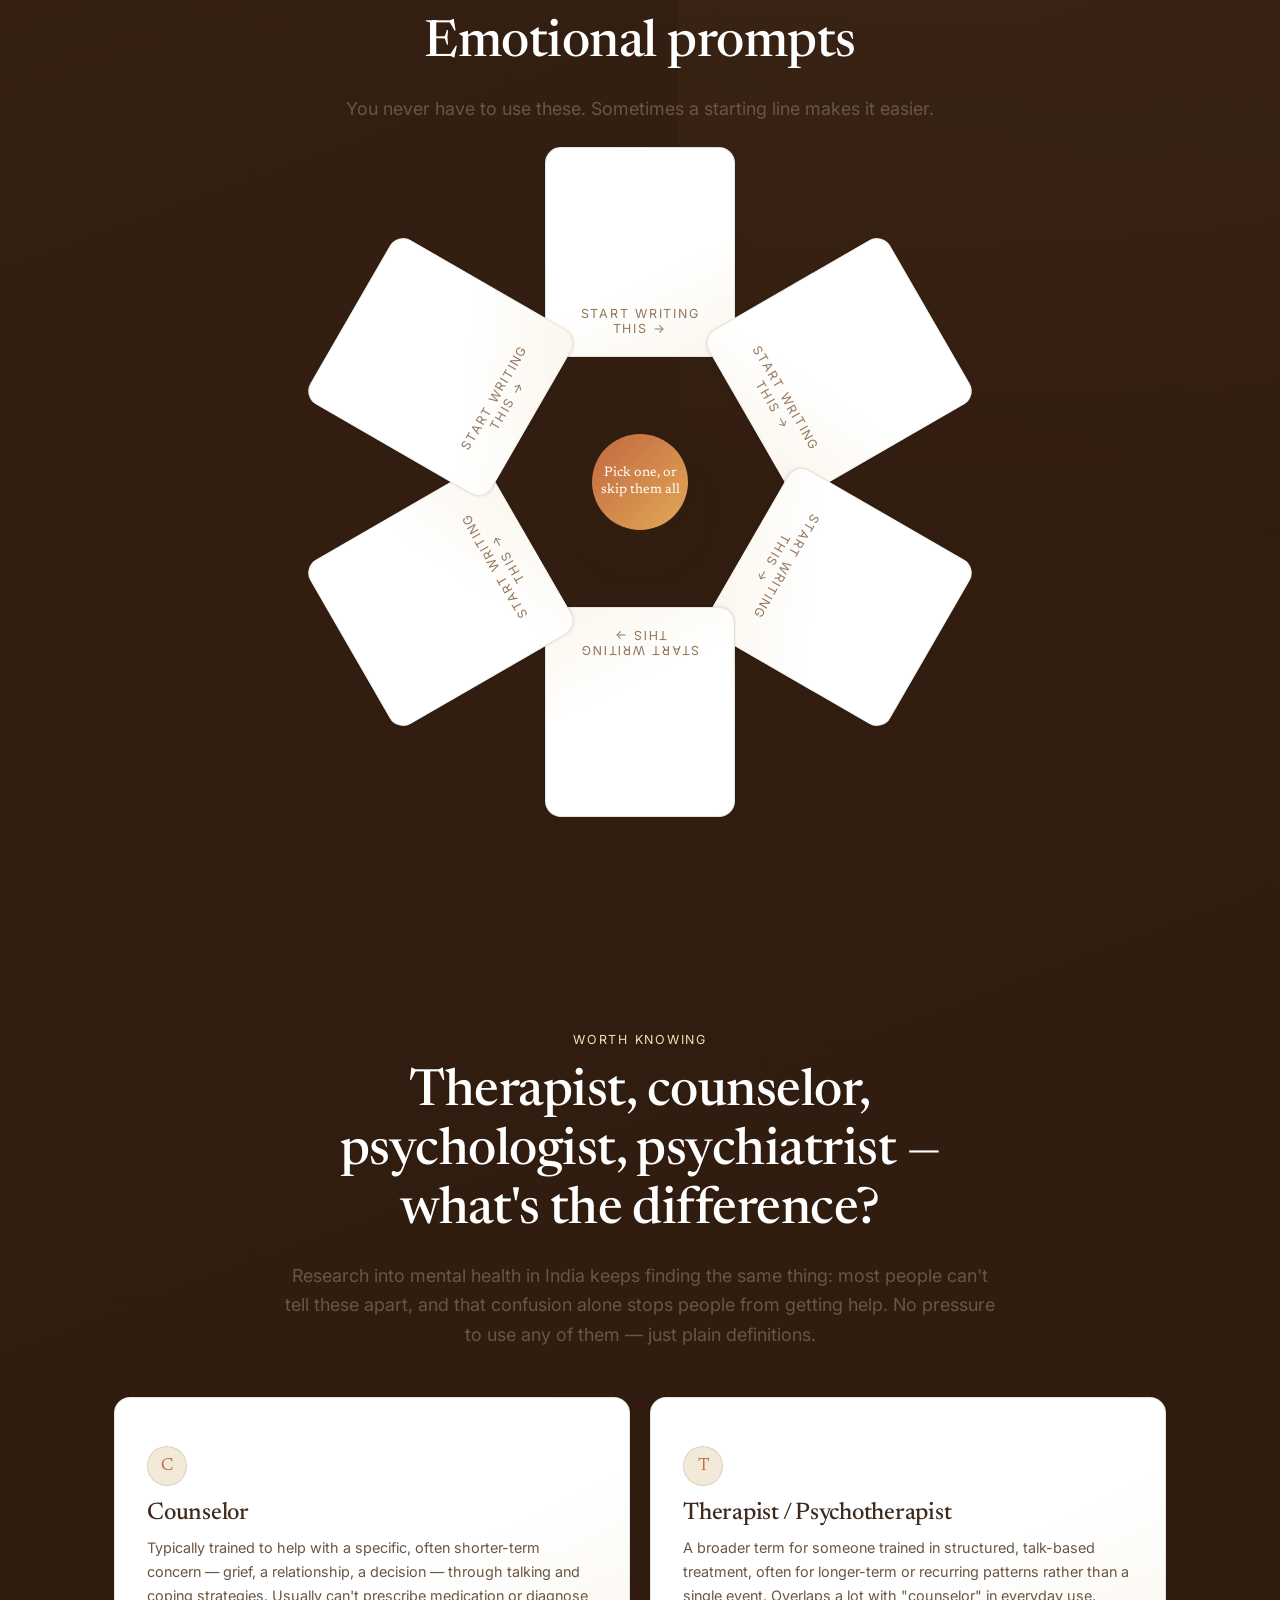
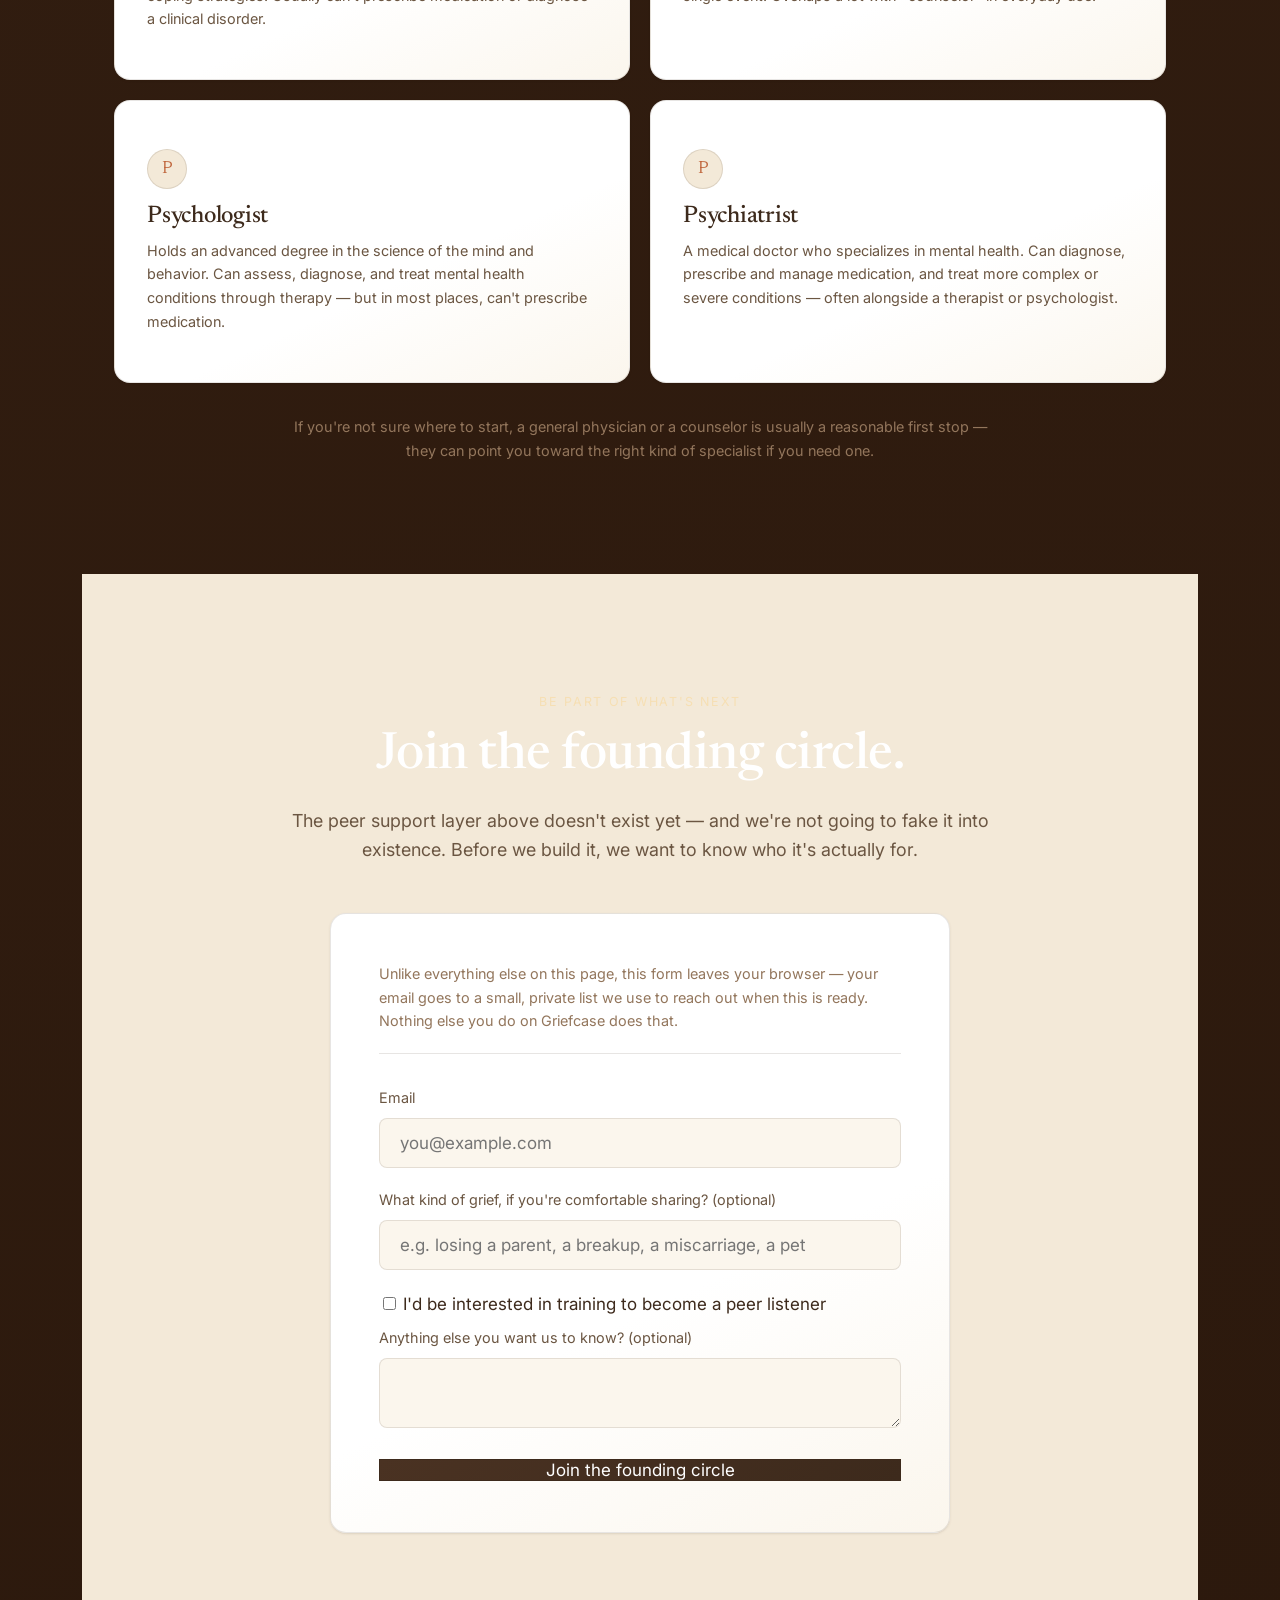
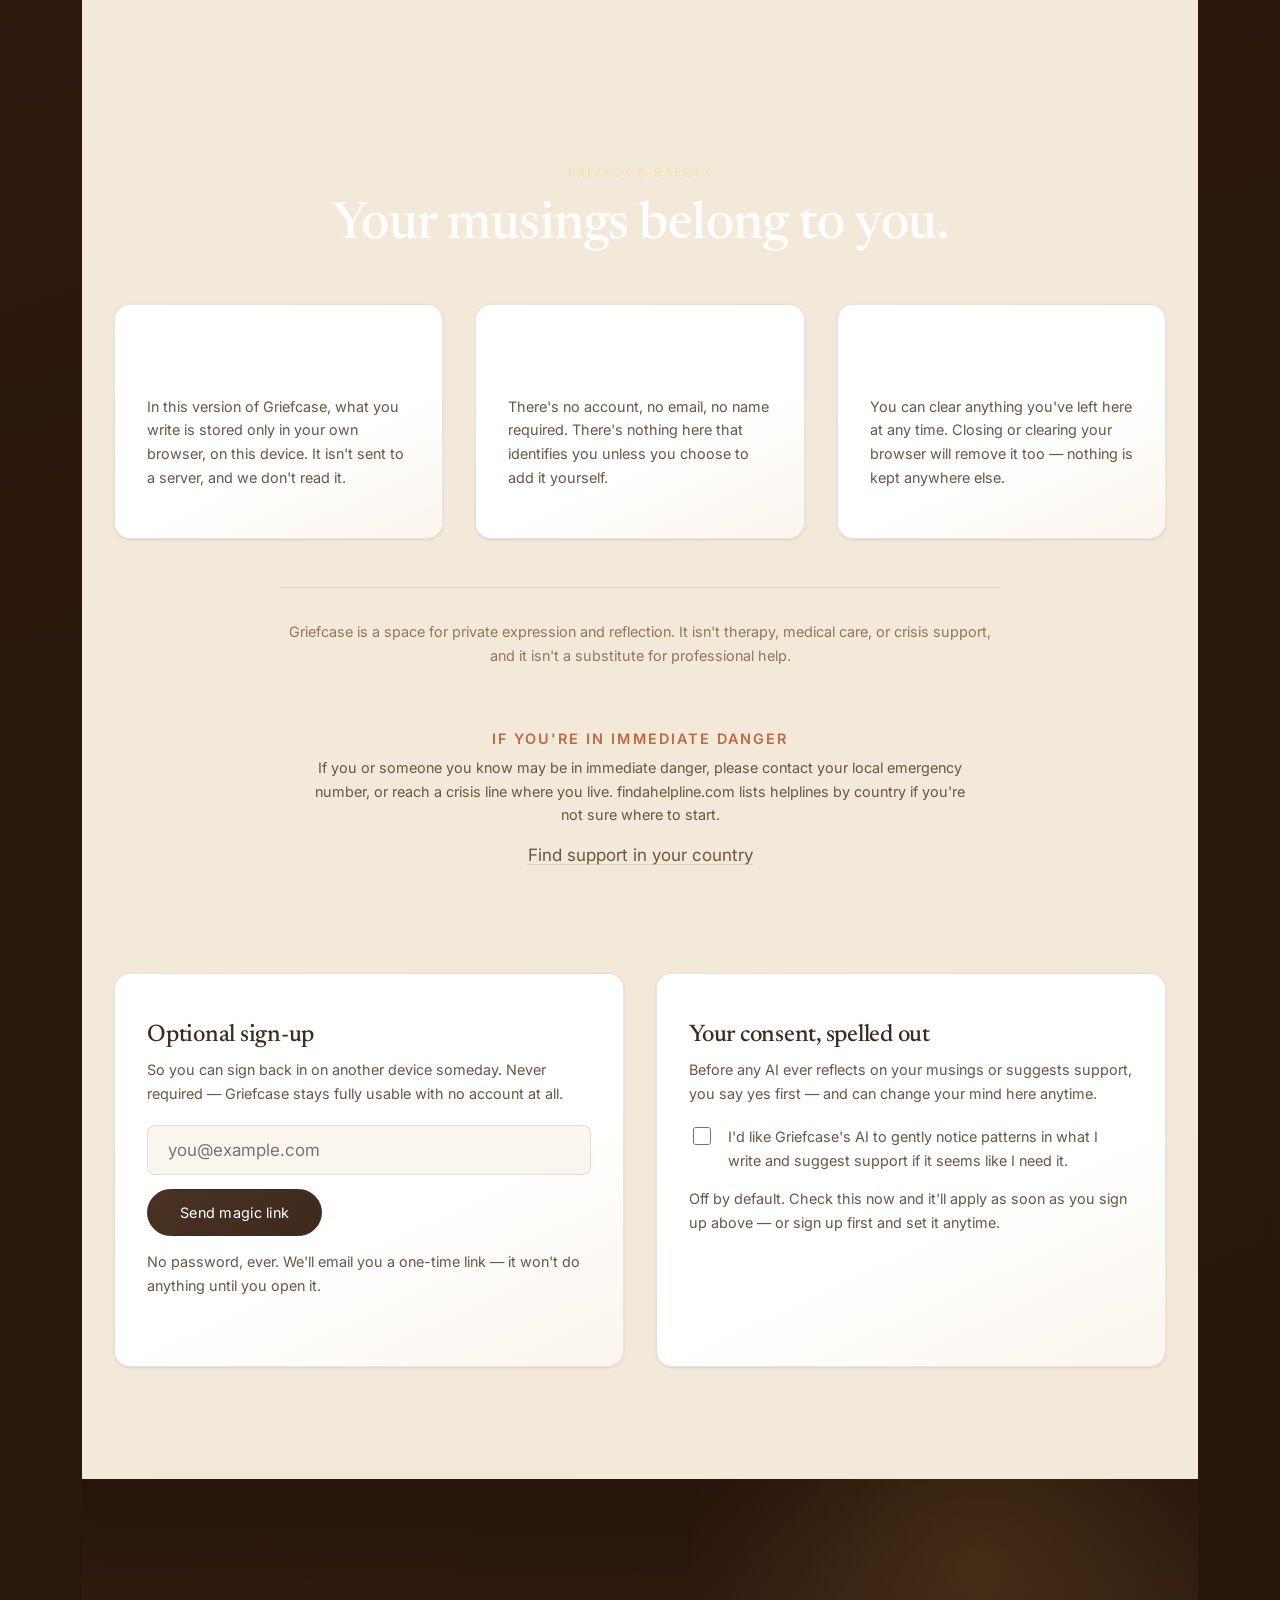
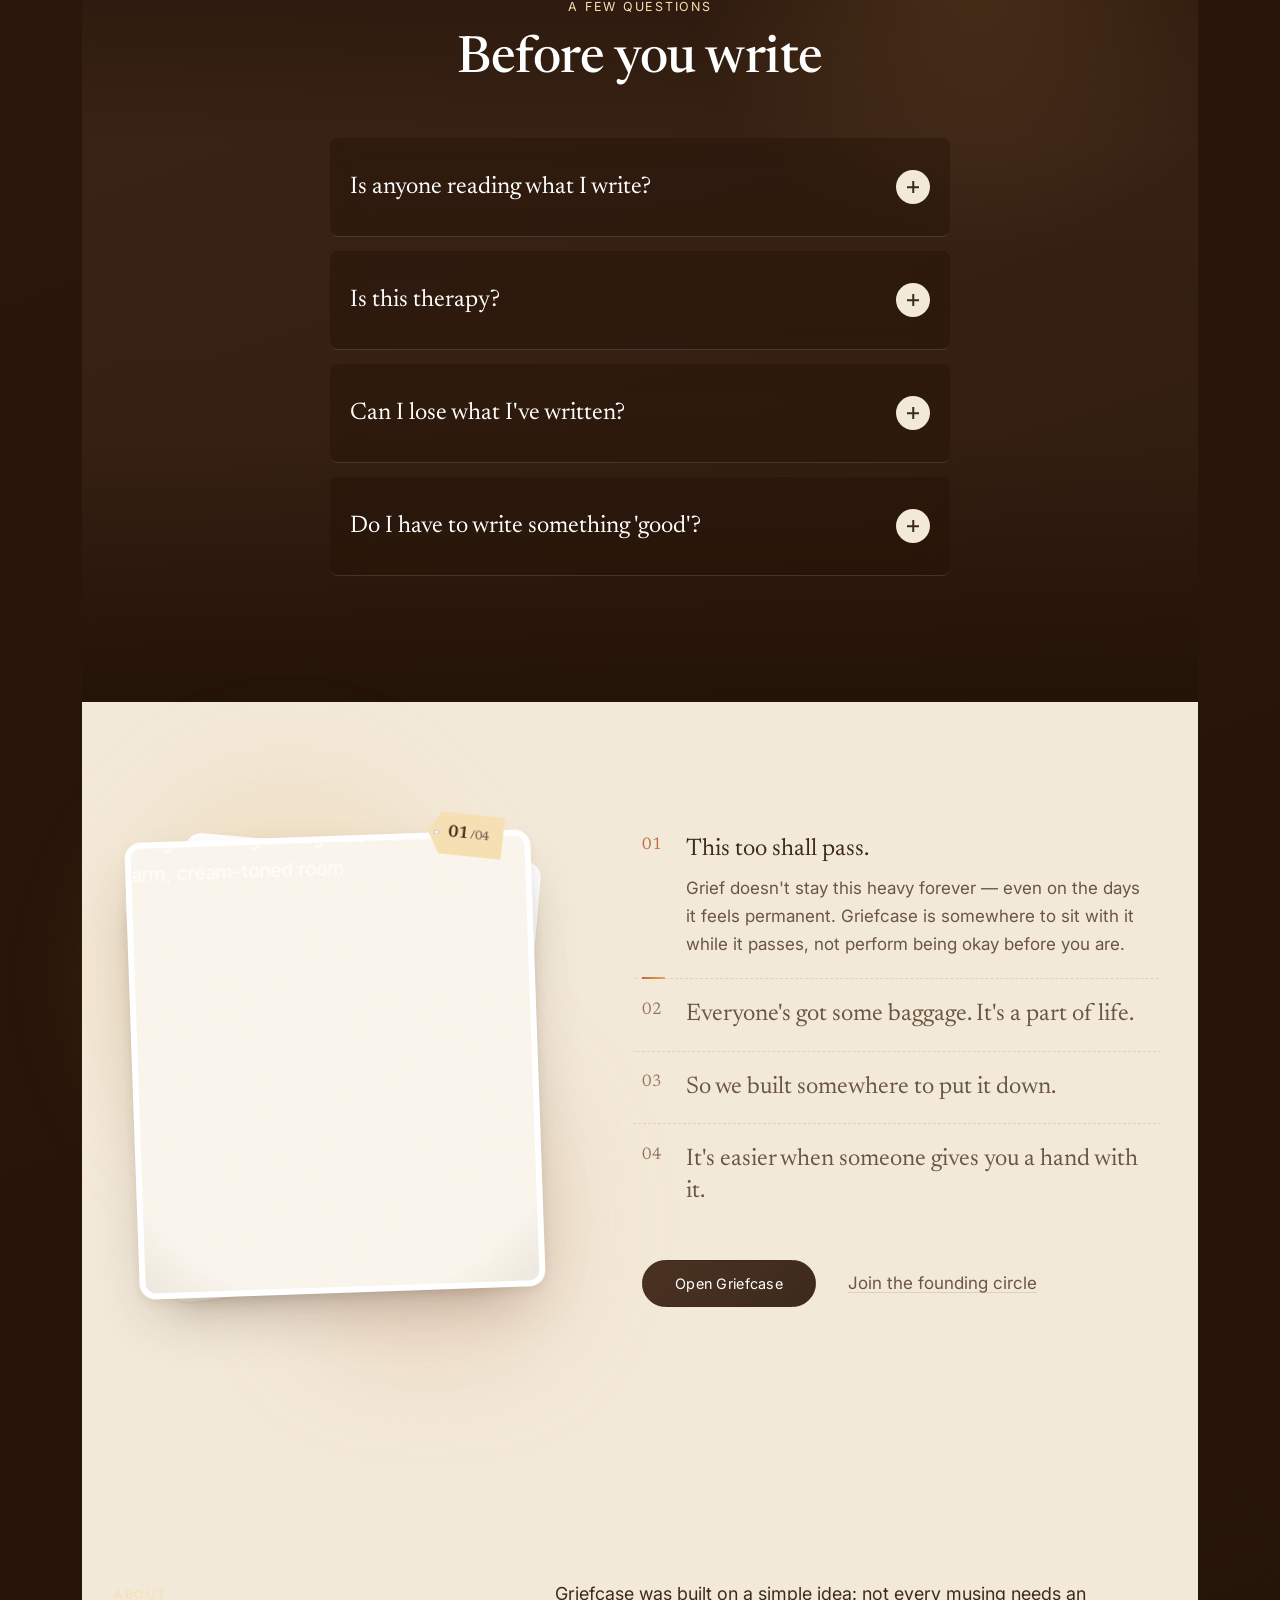
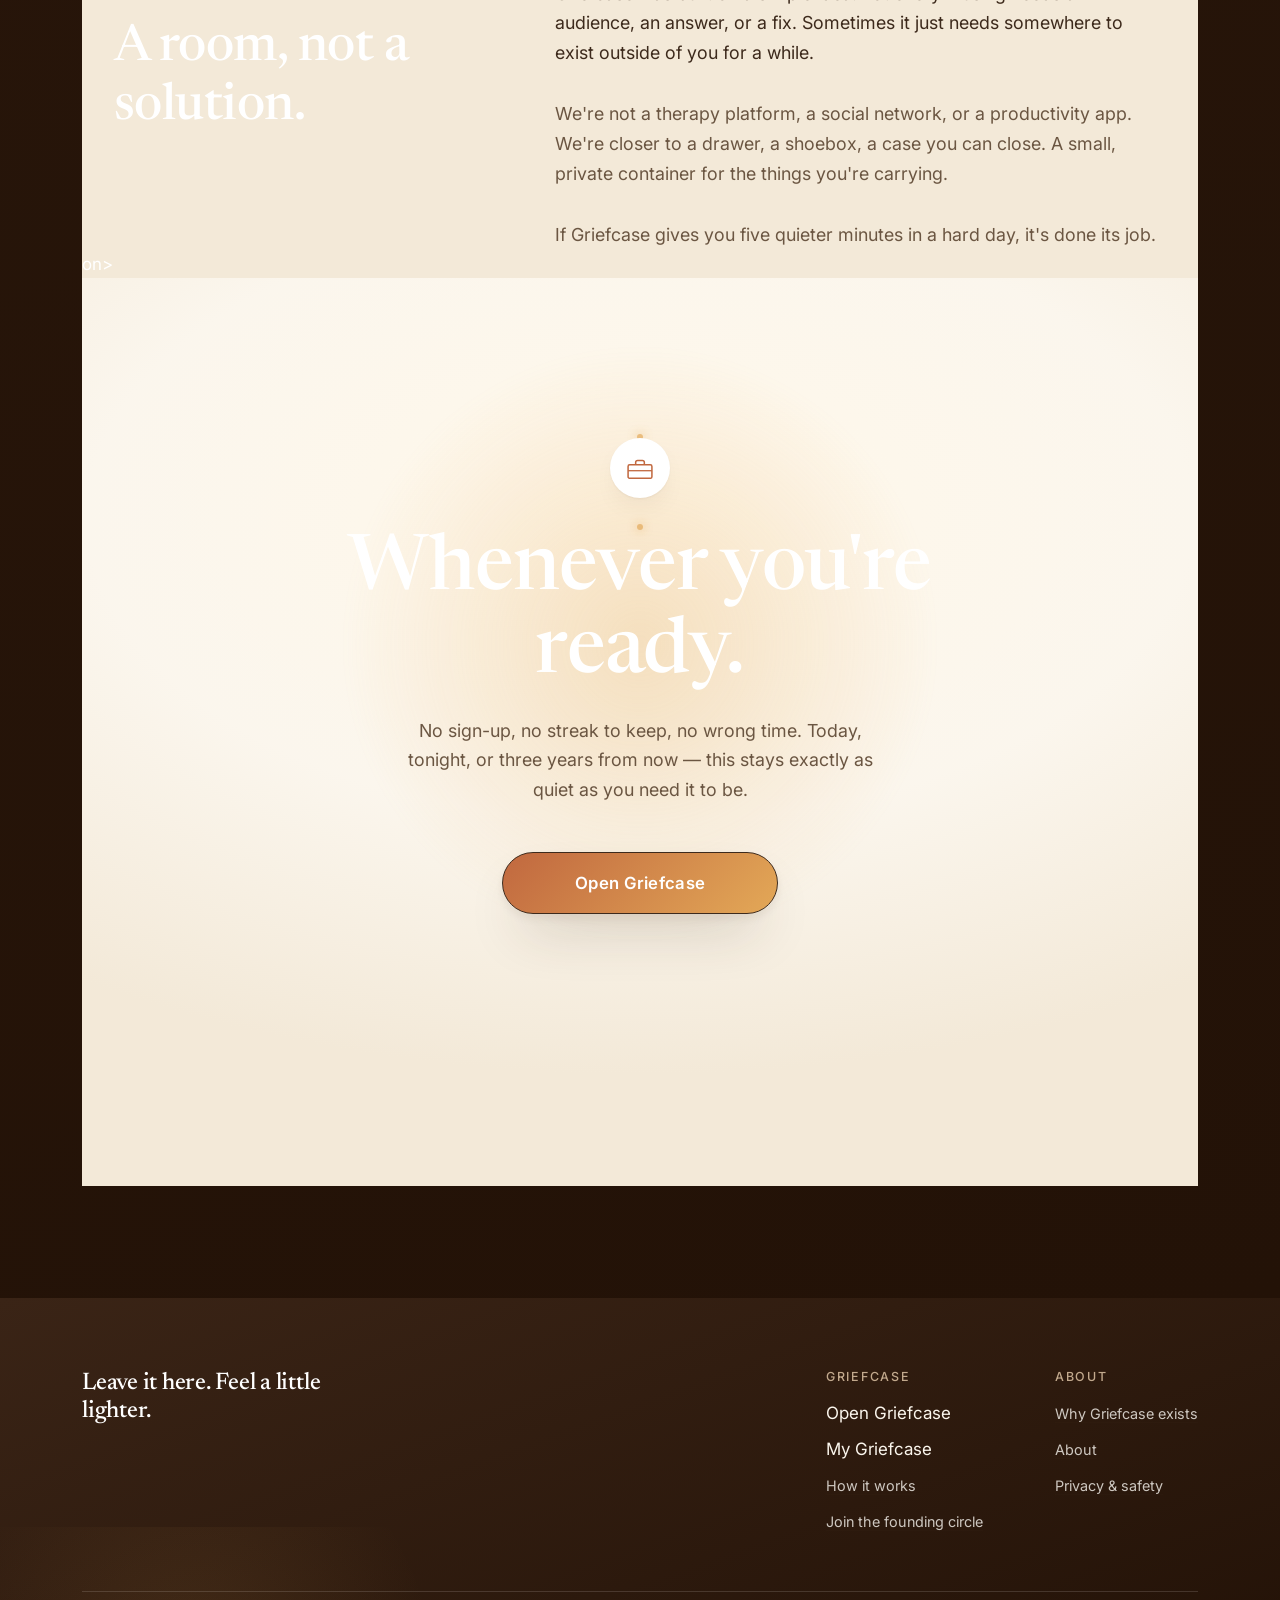
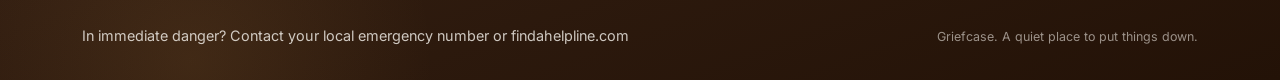
==== commit e2489613: "redesign: why section as compact horizontal strip with reveal — premium, minimal, editorial" ====
--- a/index.html
+++ b/index.html
@@ -204,63 +204,70 @@
         <div class="why-wrapper" data-reveal>
           <p class="why-intro">Some musings don't have anywhere to go. They're too heavy for a text, too unfinished for a journal, too honest for a conversation you're not ready to have.</p>
           
-          <div class="why-accordions">
-            <details class="why-item">
-              <summary class="why-summary">It's not therapy</summary>
-              <p class="why-detail">Griefcase isn't trying to diagnose, fix, or solve anything. We're here to hold space while you figure out what you need.</p>
-            </details>
+          <!-- Horizontal strip of three items -->
+          <div class="why-items-strip">
+            <button class="why-item-button why-item-button--active" data-item="0" aria-expanded="true" aria-controls="why-reveal">
+              <span class="why-item-number">01</span>
+              <span class="why-item-title">It's not therapy</span>
+              <span class="why-item-indicator">−</span>
+            </button>
             
-            <details class="why-item">
-              <summary class="why-summary">It's not a confession</summary>
-              <p class="why-detail">Nothing here needs an audience. No explanation required. No one has to know you were here. It stays between you and the page.</p>
-            </details>
+            <button class="why-item-button" data-item="1" aria-expanded="false" aria-controls="why-reveal">
+              <span class="why-item-number">02</span>
+              <span class="why-item-title">It's not a confession</span>
+              <span class="why-item-indicator">+</span>
+            </button>
             
-            <details class="why-item">
-              <summary class="why-summary">It's just somewhere to put things</summary>
-              <p class="why-detail">The anger you didn't say out loud. The grief without an occasion. The unsent message. Some days you just need somewhere to set them down.</p>
-            </details>
+            <button class="why-item-button" data-item="2" aria-expanded="false" aria-controls="why-reveal">
+              <span class="why-item-number">03</span>
+              <span class="why-item-title">It's just somewhere to put things</span>
+              <span class="why-item-indicator">+</span>
+            </button>
+          </div>
+          
+          <!-- Reveal area for full explanations -->
+          <div class="why-reveal" id="why-reveal" aria-live="polite" aria-label="Item explanation">
+            <p class="why-reveal-text">Griefcase isn't trying to diagnose, fix, or solve anything. We're here to hold space while you figure out what you need.</p>
           </div>
         </div>
         
+        <!-- Quote section -->
         <blockquote class="why-quote" data-reveal>
           <p>You are allowed to feel this. You don't have to explain it to anyone — not even to us.</p>
           <cite>— Griefcase</cite>
         </blockquote>
-      </div>>
+      </div>
+      
+      <script>
+        (function() {
+          const buttons = document.querySelectorAll('.why-item-button');
+          const reveal = document.getElementById('why-reveal');
+          const revealText = reveal.querySelector('.why-reveal-text');
           
-          <div class="why-pillars" data-reveal-group>
-            <div class="why-pillar">
-              <div class="why-pillar-mark"></div>
-              <h3>It's not therapy</h3>
-              <p>Griefcase isn't trying to diagnose, fix, or solve anything. That's not our job. Our job is to hold space while you figure out what you need.</p>
-            </div>
-            <div class="why-pillar">
-              <div class="why-pillar-mark"></div>
-              <h3>It's not a confession</h3>
-              <p>Nothing you write here needs an audience. No explanation required. No one has to know you were here. It can stay between you and the page.</p>
-            </div>
-            <div class="why-pillar">
-              <div class="why-pillar-mark"></div>
-              <h3>It's just somewhere to put things</h3>
-              <p>The anger you didn't say out loud. The grief without an occasion. The unsent message. Some days you just need somewhere to set them down.</p>
-            </div>
-          </div>
+          const explanations = [
+            "Griefcase isn't trying to diagnose, fix, or solve anything. We're here to hold space while you figure out what you need.",
+            "Nothing here needs an audience. No explanation required. No one has to know you were here. It stays between you and the page.",
+            "The anger you didn't say out loud. The grief without an occasion. The unsent message. Some days you just need somewhere to set them down."
+          ];
           
-          <blockquote class="why-quote" id="why-quote" data-reveal>
-            <div class="why-quote-mark">"</div>
-            <p class="why-quote-text">You are allowed to feel this. You don't have to explain it to anyone — not even to us.</p>
-            <cite class="why-quote-credit">— Griefcase</cite>
-          </blockquote>
-        </div>
-      </div>
-          <blockquote class="why-quote" id="why-quote" data-reveal>
-            <p>You are allowed to feel this. You don't have to explain it to anyone — not even to us.</p>
-            <cite>— Griefcase</cite>
-          </blockquote>
-        </div>
-      </div>
-    </div>
-  </section>
+          function setActive(index) {
+            buttons.forEach((btn, i) => {
+              const isActive = i === index;
+              btn.classList.toggle('why-item-button--active', isActive);
+              btn.setAttribute('aria-expanded', isActive);
+              btn.querySelector('.why-item-indicator').textContent = isActive ? '−' : '+';
+            });
+            revealText.textContent = explanations[index];
+            reveal.classList.add('why-reveal--visible');
+          }
+          
+          buttons.forEach((btn, i) => {
+            btn.addEventListener('click', () => setActive(i));
+          });
+          
+          setActive(0);
+        })();
+      </script>
 
   <!-- ===================== VISION / WHERE THIS IS HEADED ===================== -->
   <section id="vision" class="section-alt">
--- a/css/components.css
+++ b/css/components.css
@@ -2085,12 +2085,13 @@
 }
 
 
+
 /* ========================================================================
-   WHY GRIEFCASE — Editorial Accordions, Premium through Simplicity
+   WHY GRIEFCASE — Compact Horizontal Strip with Reveal
    ======================================================================== */
 
 .why-wrapper {
-  margin: var(--space-8) 0 var(--space-9) 0;
+  margin: var(--space-8) 0 var(--space-8) 0;
 }
 
 .why-intro {
@@ -2099,117 +2100,118 @@
   line-height: 1.5;
   color: rgba(251, 248, 243, 0.9);
   font-weight: 400;
-  margin: 0 0 var(--space-7) 0;
+  margin: 0 0 var(--space-6) 0;
   max-width: 85%;
 }
 
-/* Accordion Container */
-.why-accordions {
-  display: flex;
-  flex-direction: column;
+/* Horizontal strip container */
+.why-items-strip {
+  display: grid;
+  grid-template-columns: repeat(3, 1fr);
   gap: 1px;
-  margin-bottom: var(--space-8);
-  border-top: 1px solid rgba(227, 168, 87, 0.15);
-  border-bottom: 1px solid rgba(227, 168, 87, 0.15);
-}
-
-/* Accordion Items */
-.why-item {
-  list-style: none;
-  border-bottom: 1px solid rgba(227, 168, 87, 0.15);
+  margin-bottom: var(--space-5);
+  border-top: 1px solid rgba(227, 168, 87, 0.12);
+  border-bottom: 1px solid rgba(227, 168, 87, 0.12);
+}
+
+/* Item buttons */
+.why-item-button {
+  display: flex;
+  align-items: center;
+  gap: var(--space-3);
+  padding: var(--space-4);
+  background: none;
+  border: none;
+  border-right: 1px solid rgba(227, 168, 87, 0.12);
+  cursor: pointer;
+  text-align: left;
+  transition: all 0.3s ease;
+  outline: none;
+}
+
+.why-item-button:last-child {
+  border-right: none;
+}
+
+.why-item-button:hover {
+  background: rgba(227, 168, 87, 0.04);
+}
+
+.why-item-button--active {
+  background: rgba(227, 168, 87, 0.06);
+}
+
+/* Item content */
+.why-item-number {
+  font-size: var(--fs-small);
+  font-weight: 600;
+  color: rgba(227, 168, 87, 0.6);
+  flex-shrink: 0;
+}
+
+.why-item-title {
+  font-size: var(--fs-body);
+  font-family: var(--font-serif);
+  color: rgba(251, 248, 243, 0.9);
+  font-weight: 500;
+  flex: 1;
+}
+
+.why-item-indicator {
+  font-size: var(--fs-body);
+  color: rgba(227, 168, 87, 0.4);
+  flex-shrink: 0;
+  transition: color 0.3s ease;
+  font-weight: 300;
+}
+
+.why-item-button--active .why-item-indicator {
+  color: rgba(227, 168, 87, 0.6);
+}
+
+/* Reveal area */
+.why-reveal {
+  min-height: 60px;
   padding: var(--space-4) 0;
-}
-
-.why-item:last-child {
-  border-bottom: none;
-}
-
-.why-item[open] {
-  padding: var(--space-5) 0 var(--space-4) 0;
-}
-
-/* Summary/Header */
-.why-summary {
-  cursor: pointer;
-  display: flex;
-  align-items: center;
-  justify-content: space-between;
-  padding: var(--space-2) 0;
-  font-size: var(--fs-body-lg);
-  font-family: var(--font-serif);
-  color: rgba(251, 248, 243, 0.95);
-  font-weight: 500;
-  user-select: none;
-  transition: color 0.3s ease;
-  outline: none;
-}
-
-.why-summary:hover {
-  color: var(--color-cream);
-}
-
-.why-summary::-webkit-details-marker {
-  display: none;
-}
-
-/* Custom chevron */
-.why-summary::after {
-  content: "+";
-  font-size: var(--fs-body);
-  color: rgba(227, 168, 87, 0.5);
-  transition: all 0.4s cubic-bezier(0.34, 1.56, 0.64, 1);
-  font-weight: 300;
-  margin-left: var(--space-3);
-}
-
-.why-item[open] .why-summary::after {
-  content: "−";
-  color: rgba(227, 168, 87, 0.7);
-}
-
-/* Detail text */
-.why-detail {
+  border-top: 1px solid rgba(227, 168, 87, 0.08);
+  opacity: 0;
+  transition: opacity 0.3s ease;
+}
+
+.why-reveal--visible {
+  opacity: 1;
+}
+
+.why-reveal-text {
   font-size: var(--fs-body);
   line-height: var(--lh-relaxed);
-  color: rgba(251, 248, 243, 0.75);
-  margin: var(--space-4) 0 0 0;
-  padding-top: var(--space-3);
-  border-top: 1px solid rgba(227, 168, 87, 0.08);
-  animation: why-detail-fade 0.4s ease;
-}
-
-@keyframes why-detail-fade {
-  from {
-    opacity: 0;
-  }
-  to {
-    opacity: 1;
-  }
-}
-
-/* Quote Section */
+  color: rgba(251, 248, 243, 0.8);
+  margin: 0;
+}
+
+/* Quote section */
 .why-quote {
-  margin: 0;
-  padding: var(--space-7) 0;
+  margin: var(--space-7) 0 0 0;
+  padding: 0;
   text-align: center;
   border: none;
   background: none;
 }
 
 .why-quote p {
-  font-size: var(--fs-h3);
+  font-size: var(--fs-h4);
   font-family: var(--font-serif);
   line-height: 1.6;
   color: var(--color-cream);
   font-weight: 400;
-  margin: 0 auto var(--space-5) auto;
+  margin: 0 auto var(--space-4) auto;
   max-width: 90%;
 }
 
 .why-quote cite {
   display: block;
   font-size: var(--fs-body);
-  color: rgba(227, 168, 87, 0.7);
+  color: rgba(227, 168, 87, 0.6);
   font-style: normal;
   font-family: var(--font-sans);
   letter-spacing: 0.5px;
@@ -2222,38 +2224,51 @@
     max-width: 100%;
   }
   
-  .why-summary {
+  .why-items-strip {
+    grid-template-columns: 1fr;
+    gap: 0;
+  }
+  
+  .why-item-button {
+    padding: var(--space-4);
+    border-right: none;
+    border-bottom: 1px solid rgba(227, 168, 87, 0.12);
+  }
+  
+  .why-item-button:last-child {
+    border-bottom: none;
+  }
+  
+  .why-item-title {
     font-size: var(--fs-body);
-  }
-  
-  .why-detail {
-    font-size: var(--fs-small);
-    margin-top: var(--space-3);
-    padding-top: var(--space-2);
-  }
-  
-  .why-quote p {
-    font-size: var(--fs-h4);
-    max-width: 100%;
-  }
-  
-  .why-wrapper {
-    margin: var(--space-6) 0 var(--space-7) 0;
-  }
-}
-
-@media (max-width: 480px) {
-  .why-summary {
-    font-size: var(--fs-body);
-    padding: var(--space-2) 0;
-  }
-  
-  .why-quote {
-    padding: var(--space-5) 0;
   }
   
   .why-quote p {
     font-size: var(--fs-body-lg);
-    margin-bottom: var(--space-4);
-  }
-}
+    max-width: 100%;
+  }
+}
+
+@media (max-width: 480px) {
+  .why-item-button {
+    padding: var(--space-3);
+    gap: var(--space-2);
+  }
+  
+  .why-item-number {
+    font-size: var(--fs-small);
+  }
+  
+  .why-item-title {
+    font-size: var(--fs-body);
+  }
+  
+  .why-quote {
+    margin-top: var(--space-5);
+  }
+  
+  .why-quote p {
+    font-size: var(--fs-body);
+    margin-bottom: var(--space-3);
+  }
+}
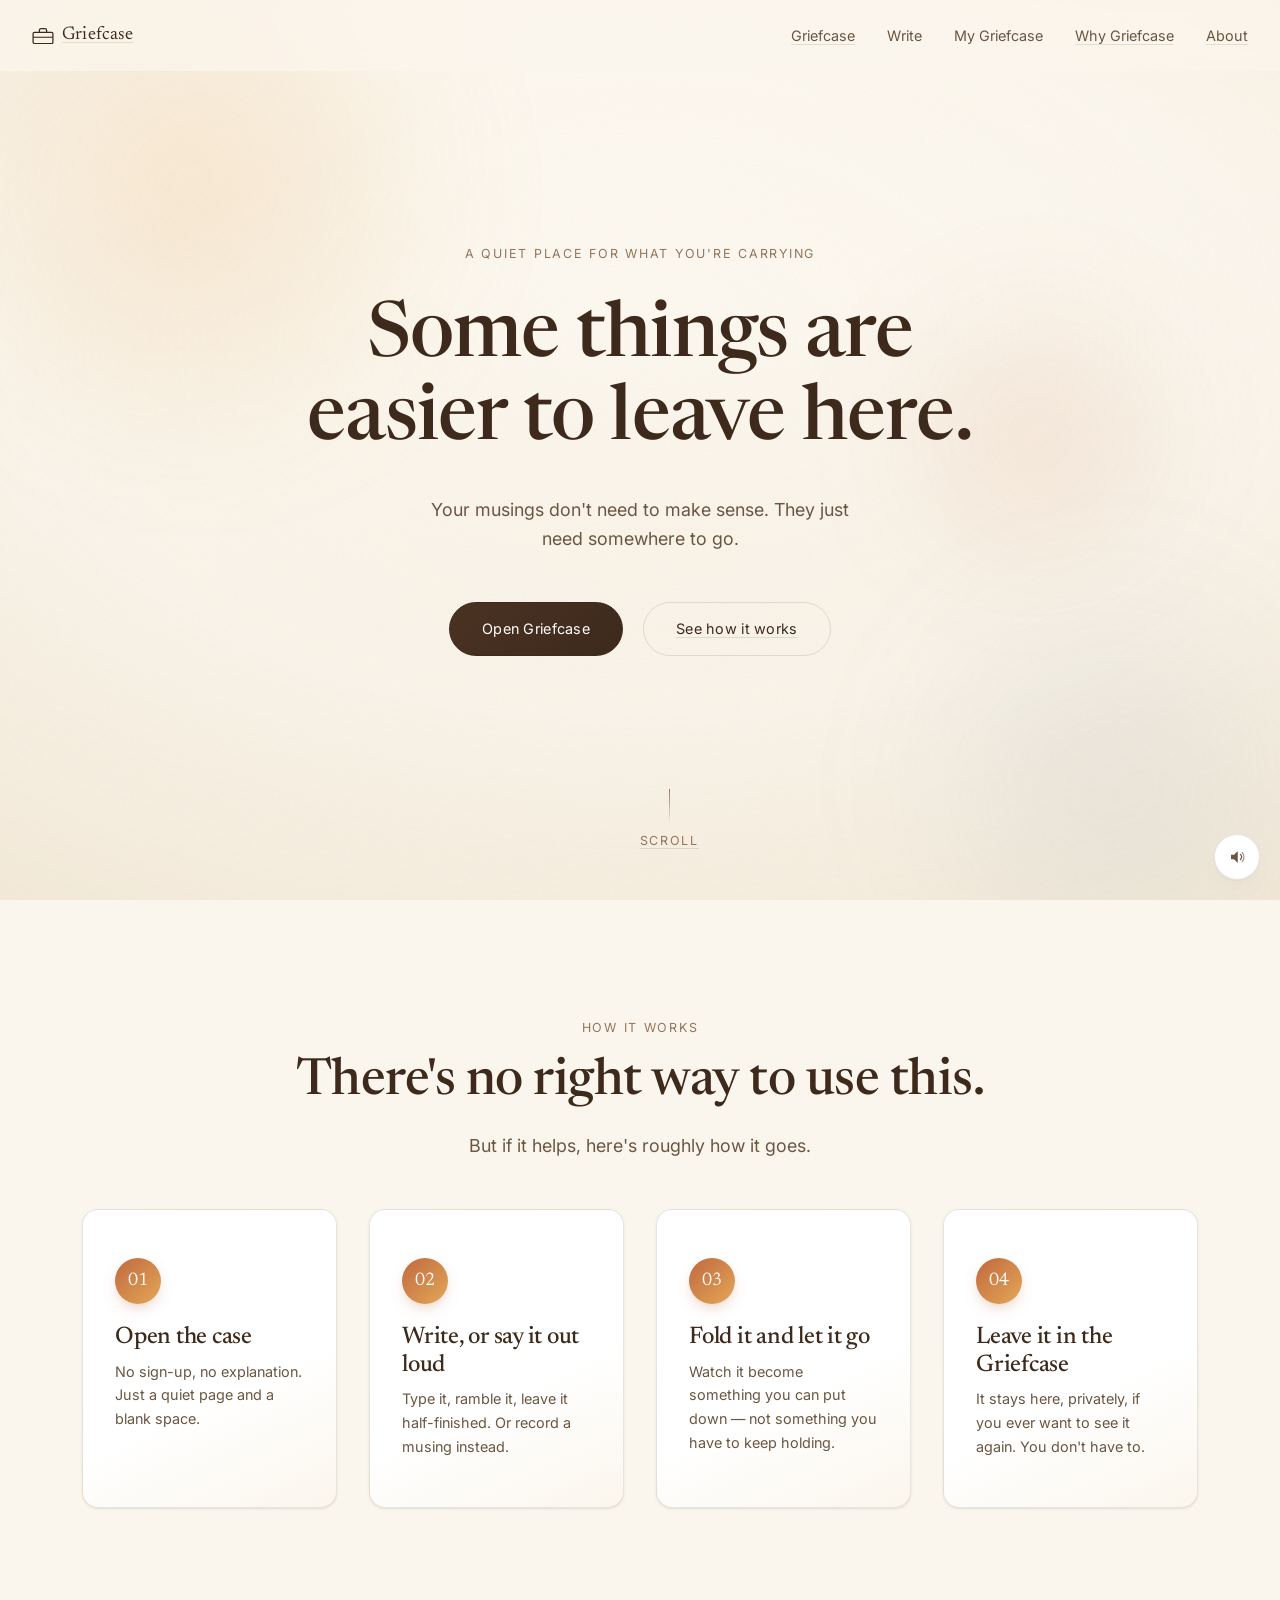
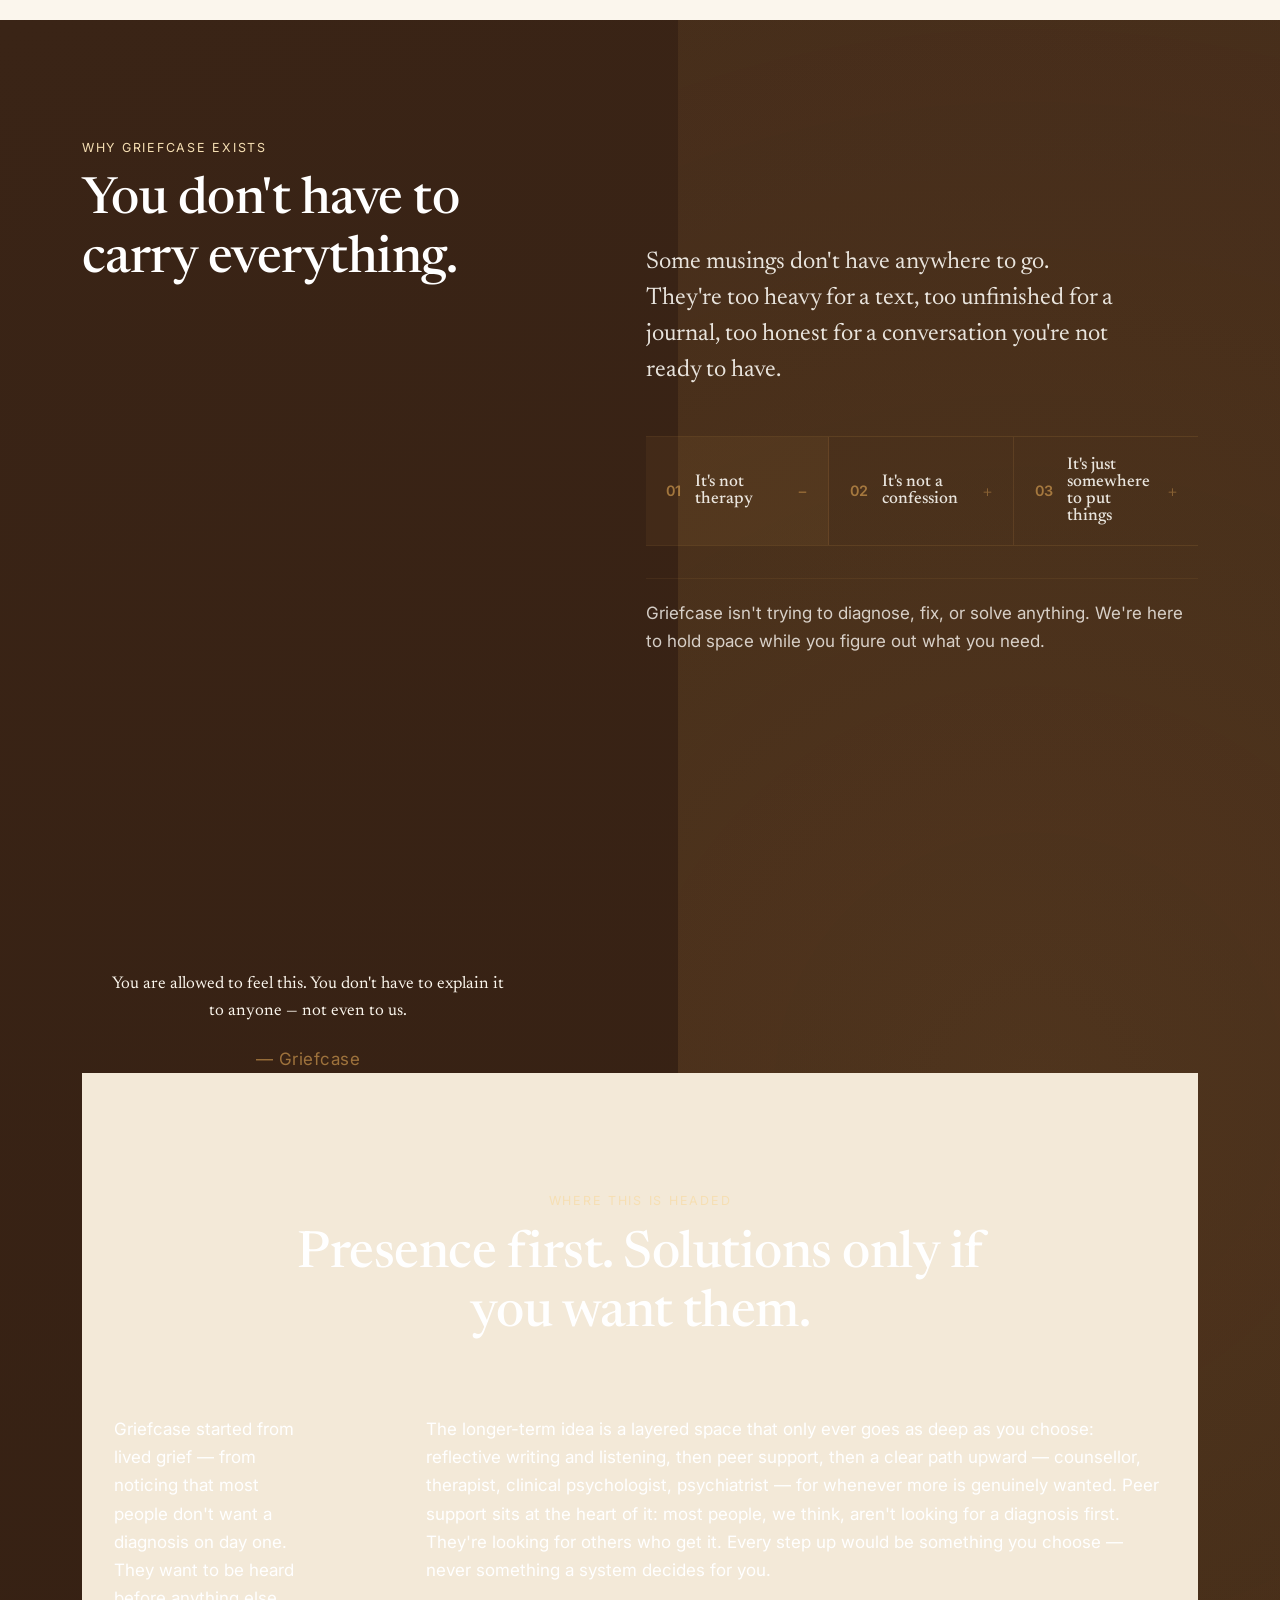
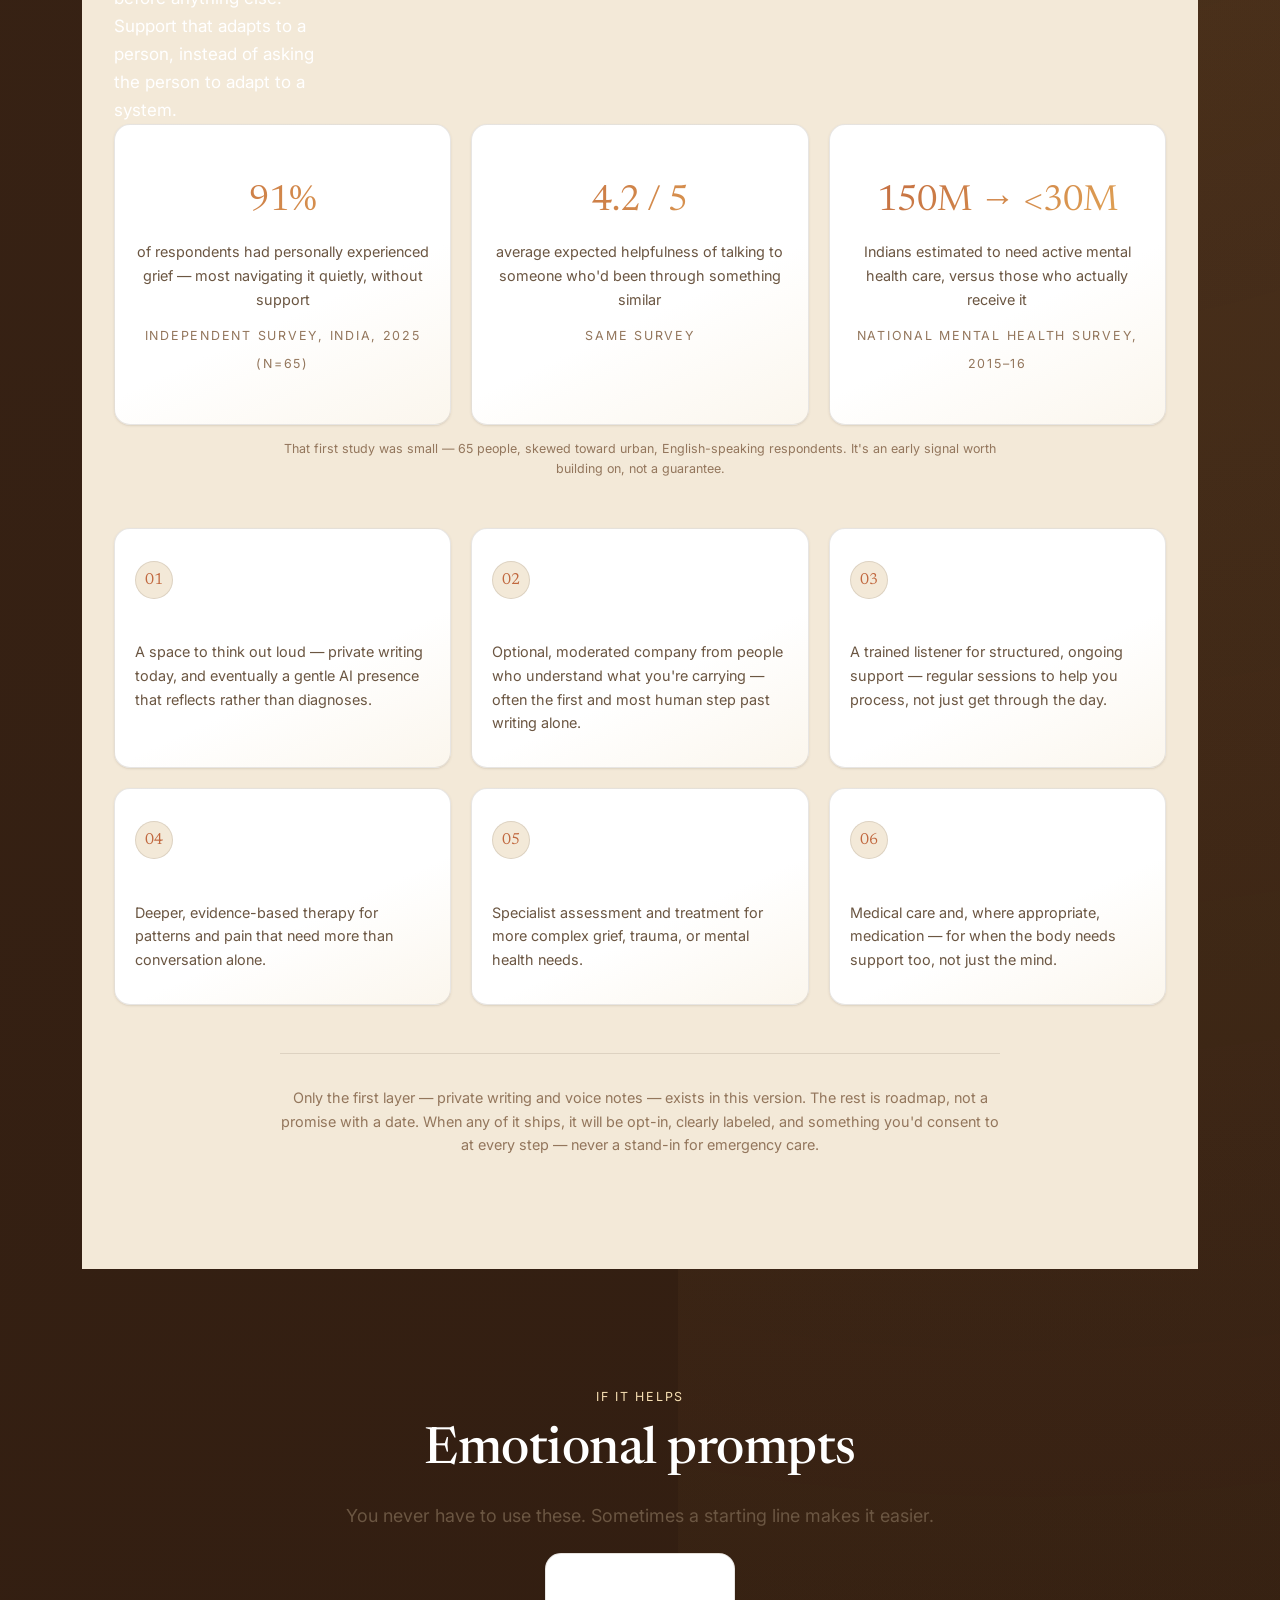
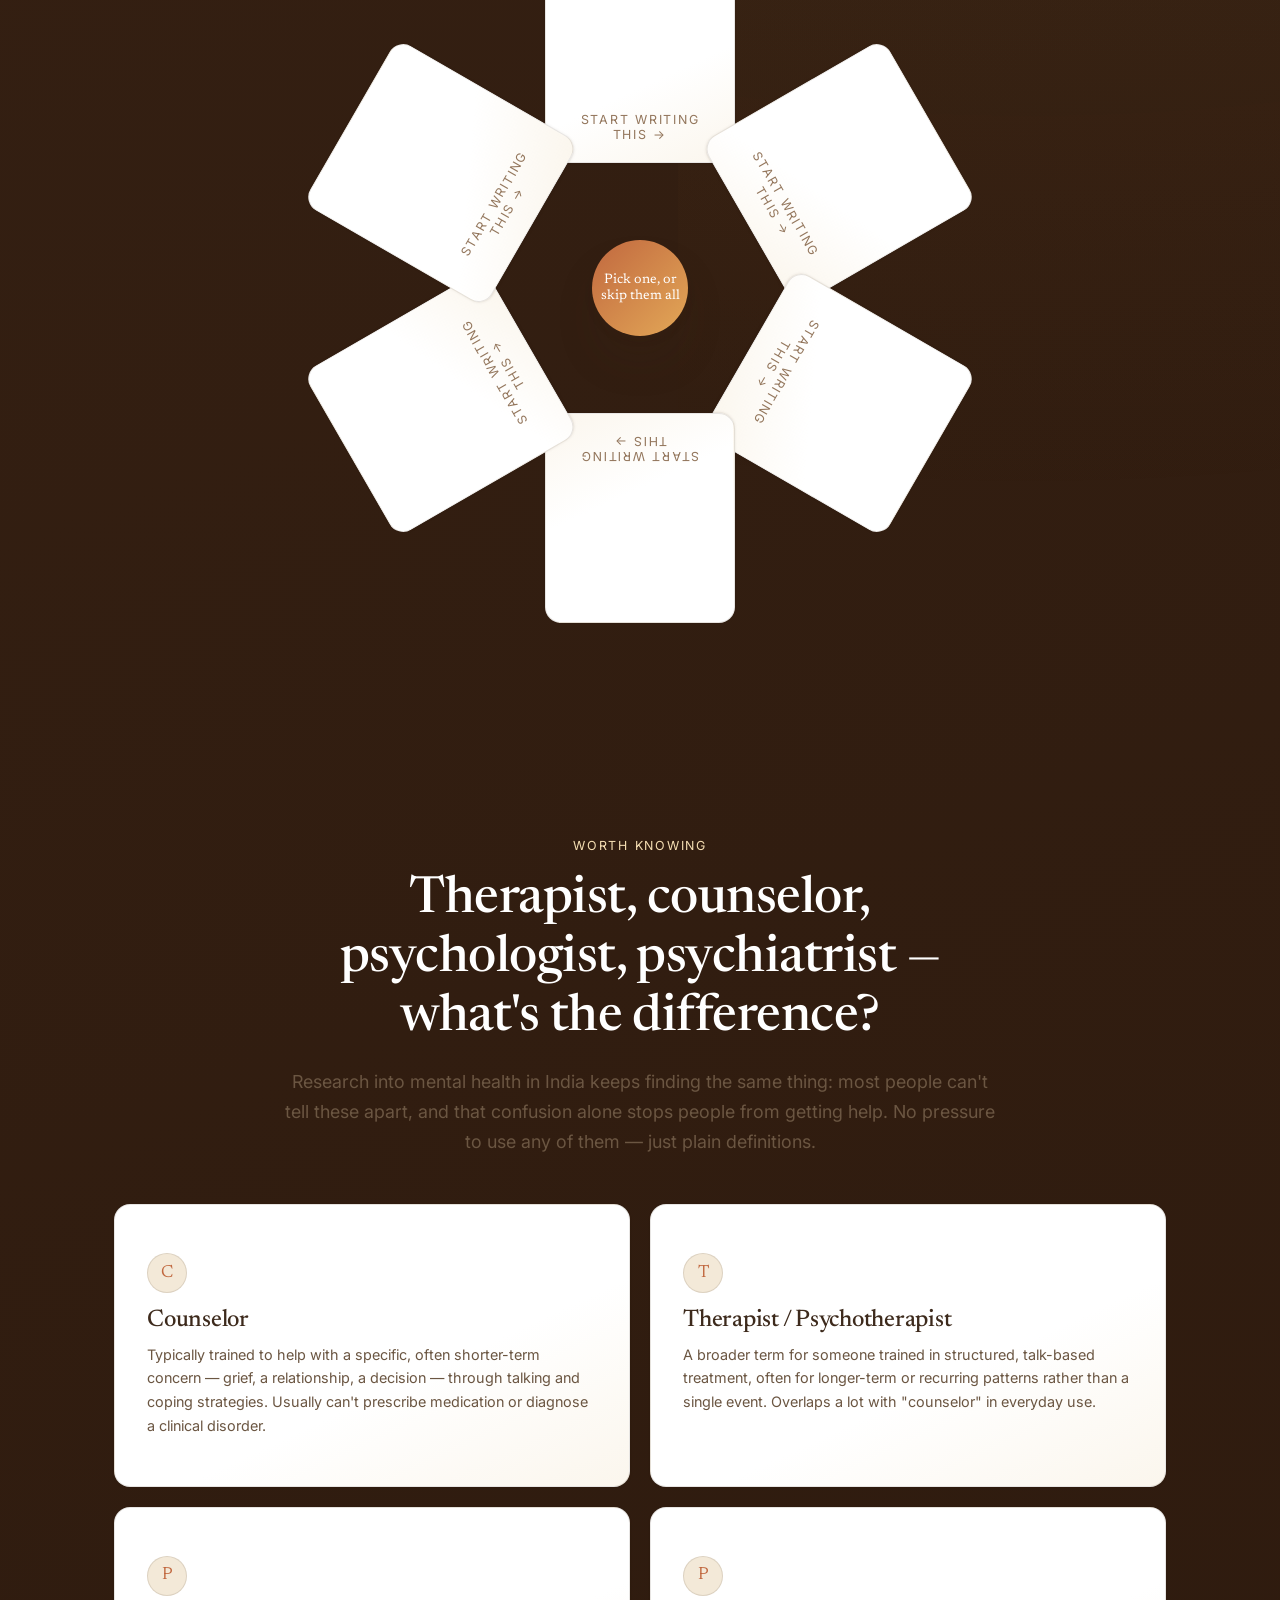
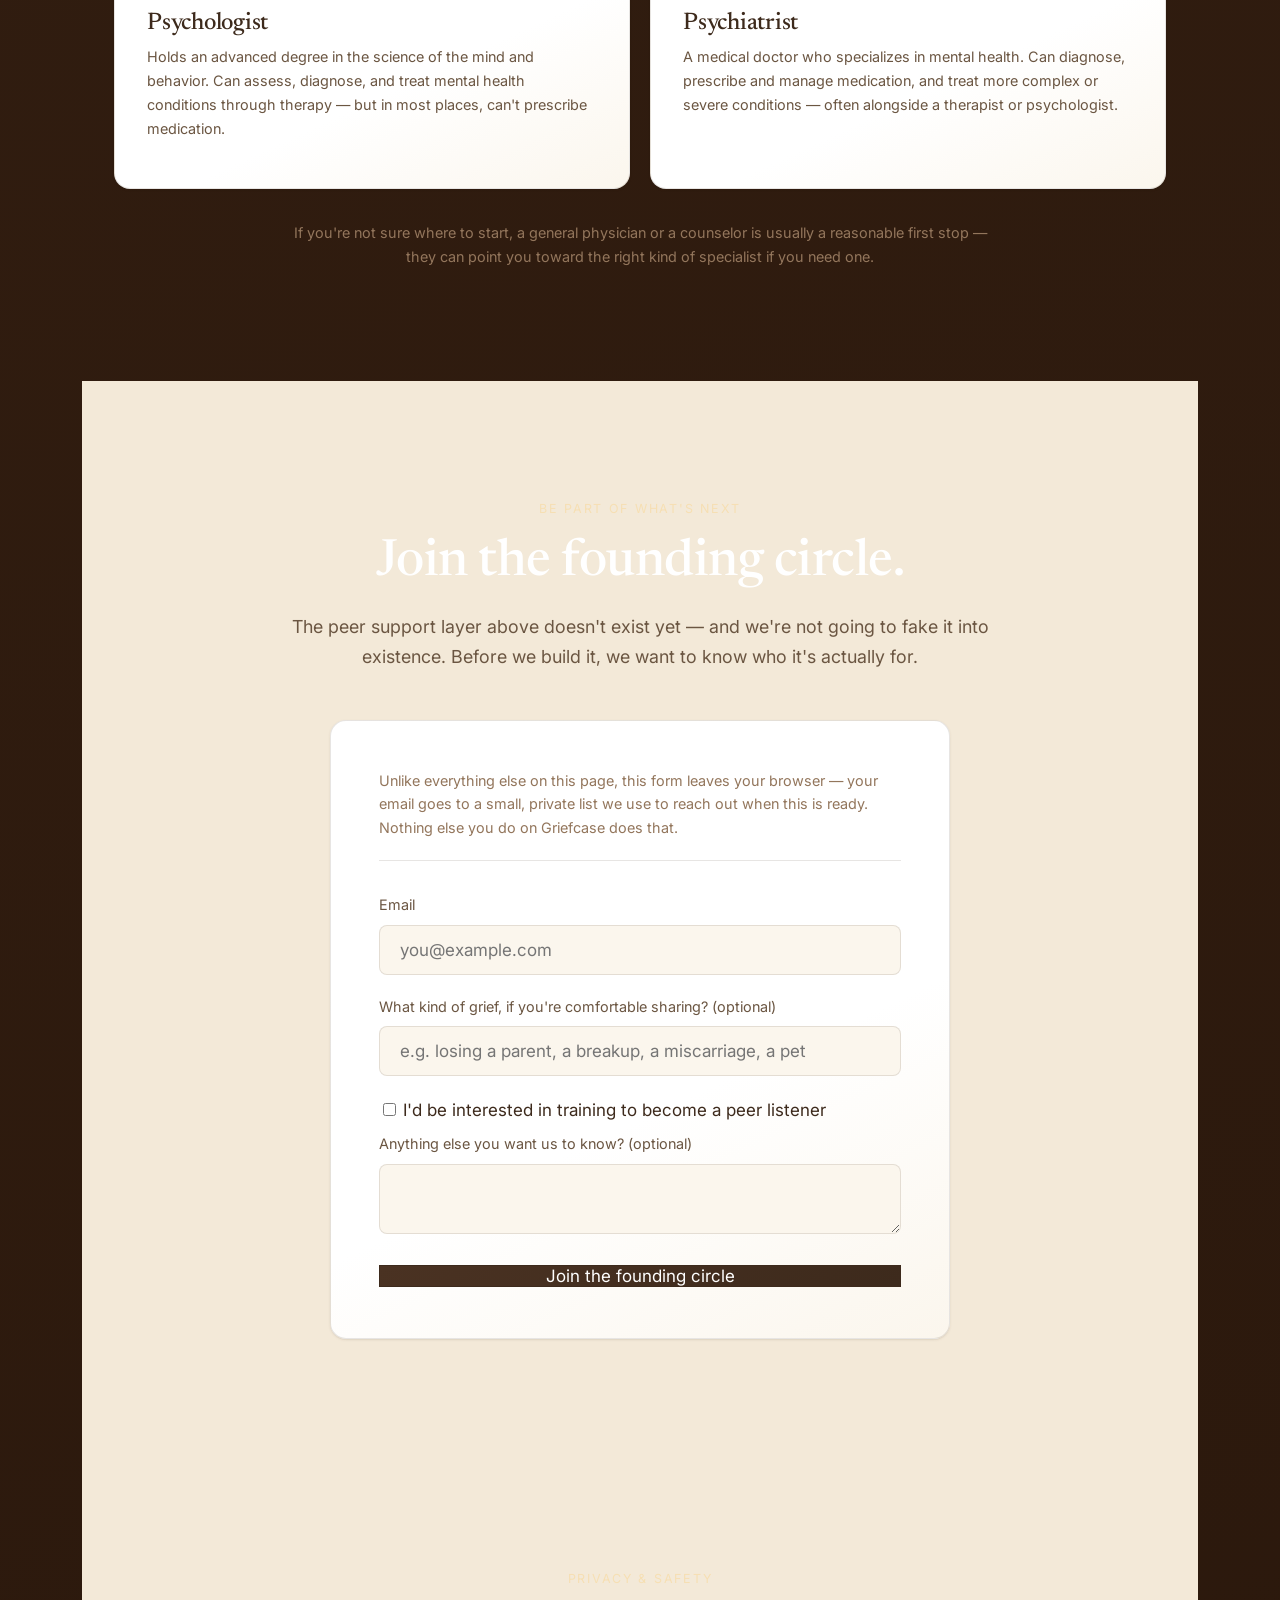
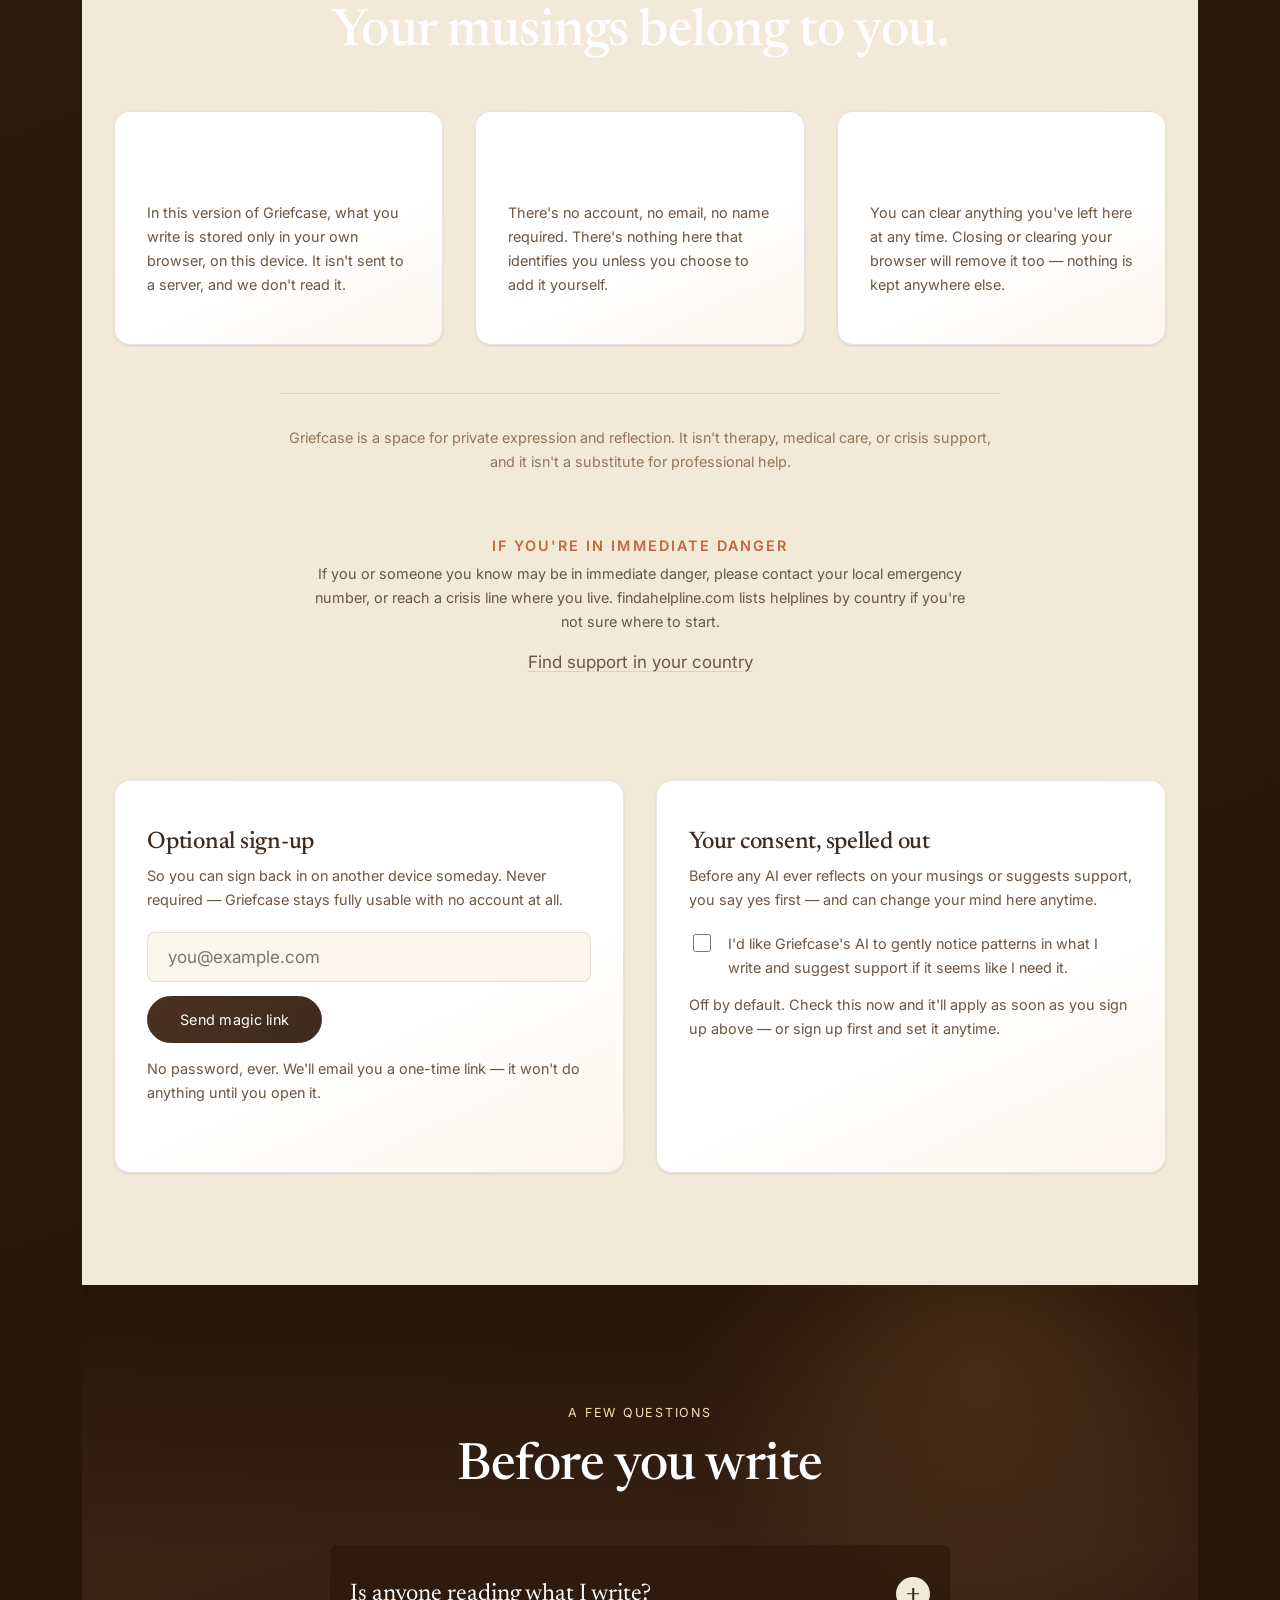
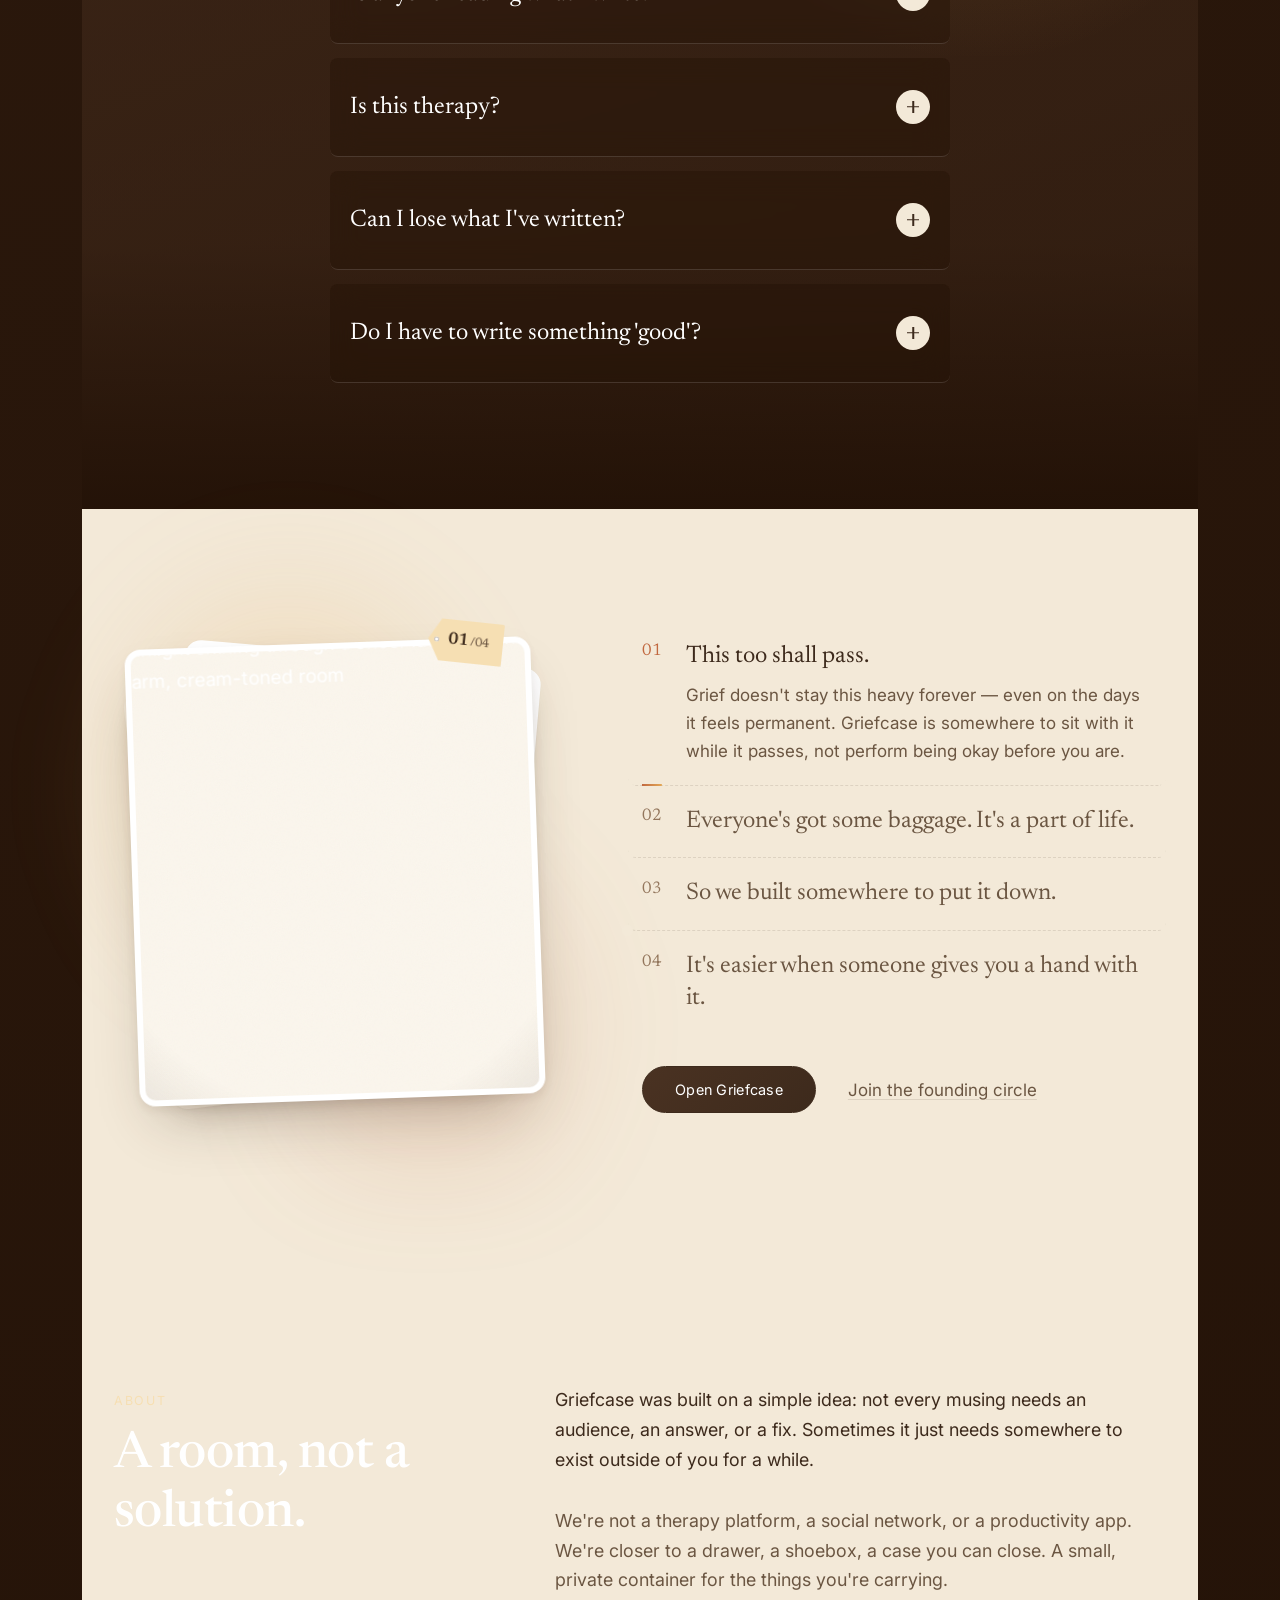
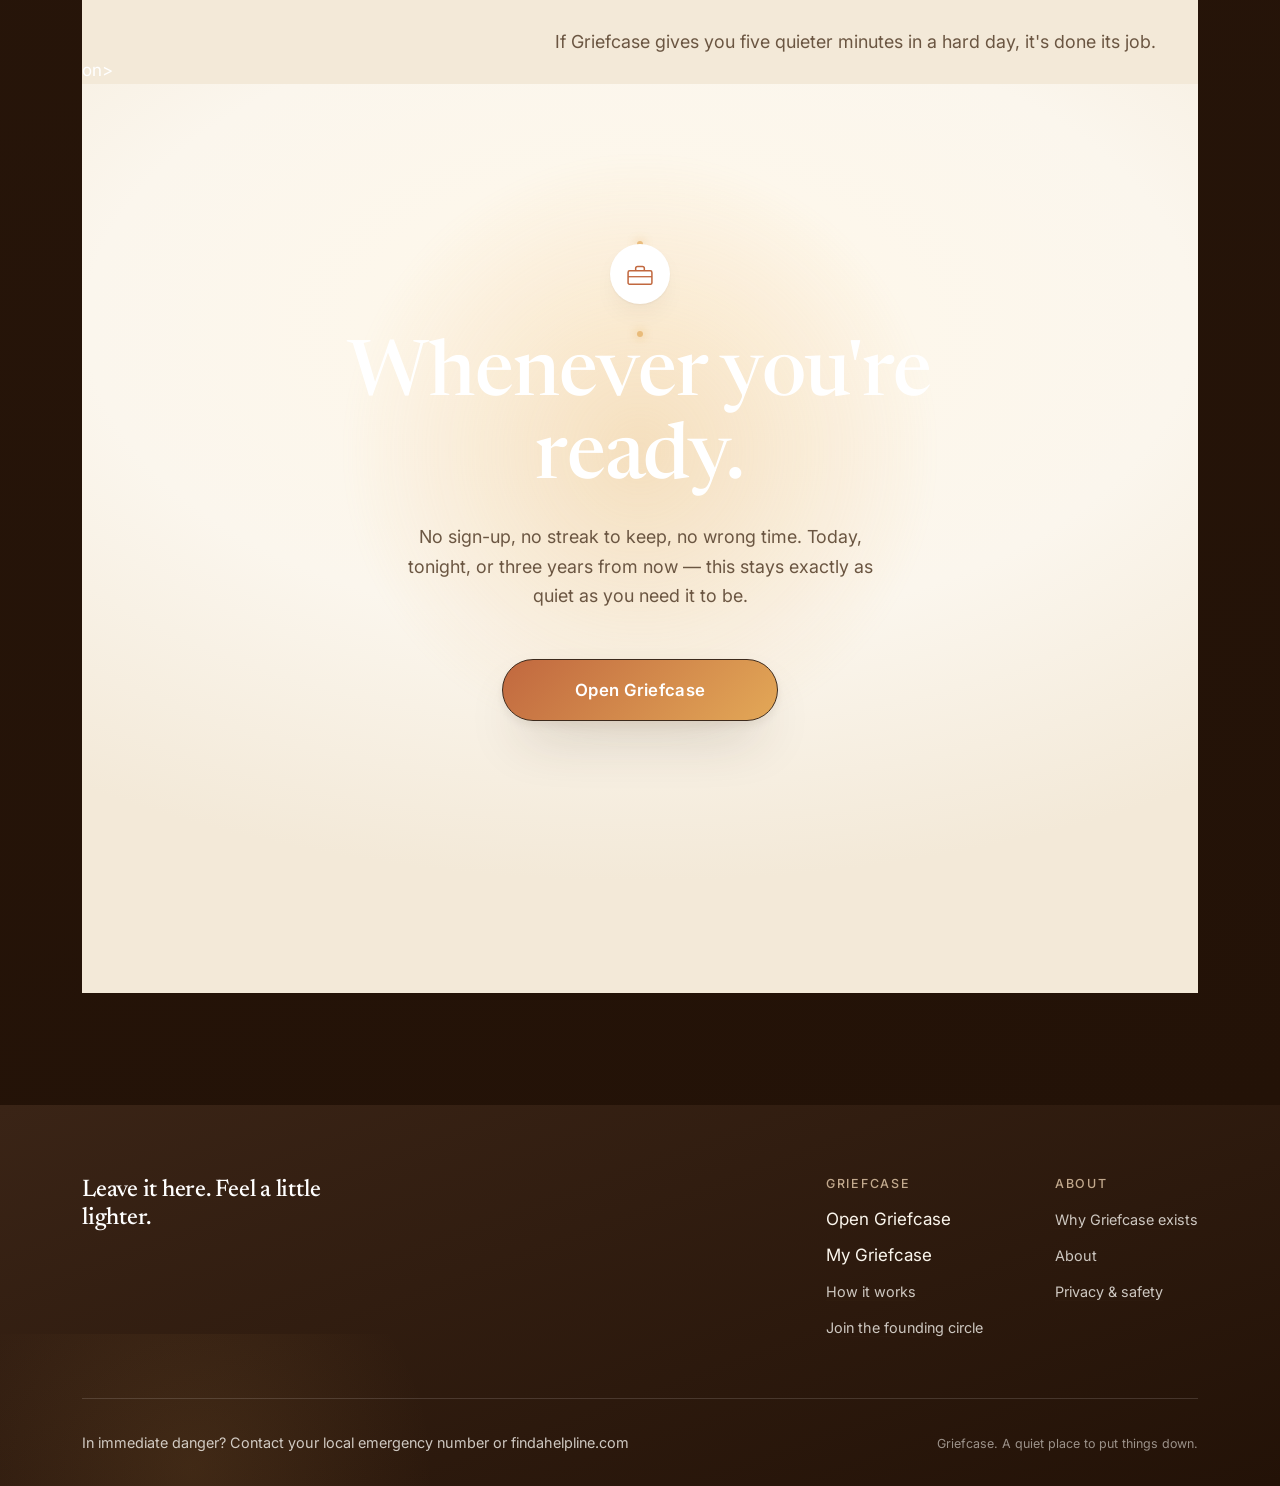
==== commit ec66f881: "redesign: vision section with editorial two-column layout, subtle emphasis, tight hierarchy" ====
--- a/index.html
+++ b/index.html
@@ -275,12 +275,23 @@
       <div class="section-head" data-reveal>
         <span class="eyebrow" id="vision-eyebrow">Where this is headed</span>
         <h2 id="vision-headline" style="font-size:var(--fs-h1)">Presence first. Solutions only if you want them.</h2>
-        <p class="lede" id="vision-intro">Griefcase today is exactly what you're using right now: a private space to write and let go, held only in your own browser. The thinking behind it is bigger than that, and it's honest to say so.</p>
-      </div>
-
-      <div class="vision-copy" id="vision-copy" data-reveal>
-        <p>Griefcase started from lived grief — from noticing that most people don't want a diagnosis on day one. They want to be heard before anything else. Support that adapts to a person, instead of asking the person to adapt to a system.</p>
-        <p>The longer-term idea is a layered space that only ever goes as deep as you choose: reflective writing and listening, then peer support, then a clear path upward — counsellor, therapist, clinical psychologist, psychiatrist — for whenever more is genuinely wanted. Peer support sits at the heart of it: most people, we think, aren't looking for a diagnosis first. They're looking for others who get it. Every step up would be something you choose — never something a system decides for you.</p>
+      </div>
+
+      <div class="vision-content" id="vision-copy" data-reveal>
+        <div class="vision-idea">
+          <h3 class="vision-idea-label">Today</h3>
+          <p>Griefcase today is exactly what you're using right now: a <em class="vision-emphasis">private space to write and let go</em>, held only in your own browser. The thinking behind it is bigger than that, and it's honest to say so.</p>
+        </div>
+        
+        <div class="vision-idea">
+          <h3 class="vision-idea-label">Why</h3>
+          <p>Griefcase started from lived grief — from noticing that most people don't want a diagnosis on day one. They want to be <em class="vision-emphasis">heard before anything else</em>. <em class="vision-emphasis">Support that adapts to a person</em>, instead of asking the person to adapt to a system.</p>
+        </div>
+        
+        <div class="vision-idea">
+          <h3 class="vision-idea-label">What's next</h3>
+          <p>The longer-term idea is a layered space that <em class="vision-emphasis">only ever goes as deep as you choose</em>: reflective writing and listening, then peer support, then a clear path upward — counsellor, therapist, clinical psychologist, psychiatrist — for whenever more is genuinely wanted. Peer support sits at the heart: most people aren't looking for a diagnosis first. They're looking for others who get it. Every step up would be <em class="vision-emphasis">something you choose — never something a system decides for you</em>.</p>
+        </div>
       </div>
 
       <div class="vision-stats" id="vision-stats" data-reveal-group>
--- a/css/components.css
+++ b/css/components.css
@@ -2272,3 +2272,81 @@
     margin-bottom: var(--space-3);
   }
 }
+
+
+/* ========================================================================
+   VISION SECTION — Editorial Hierarchy & Composition
+   ======================================================================== */
+
+.vision-content {
+  display: grid;
+  grid-template-columns: 200px 1fr;
+  gap: var(--space-8);
+  margin-top: var(--space-7);
+}
+
+.vision-idea {
+  display: flex;
+  flex-direction: column;
+  gap: var(--space-2);
+}
+
+/* Micro-label for each idea */
+.vision-idea-label {
+  font-size: var(--fs-small);
+  font-family: var(--font-sans);
+  font-weight: 600;
+  color: rgba(227, 168, 87, 0.5);
+  text-transform: uppercase;
+  letter-spacing: 1px;
+  margin: 0;
+}
+
+/* Vision idea copy */
+.vision-idea p {
+  font-size: var(--fs-body);
+  line-height: 1.7;
+  color: rgba(251, 248, 243, 0.85);
+  margin: 0;
+  max-width: 75ch;
+}
+
+/* Subtle emphasis on key phrases */
+.vision-emphasis {
+  font-style: italic;
+  color: rgba(227, 168, 87, 0.8);
+  font-weight: 500;
+}
+
+/* Responsive: stack on smaller screens */
+@media (max-width: 860px) {
+  .vision-content {
+    grid-template-columns: 1fr;
+    gap: var(--space-5);
+    margin-top: var(--space-5);
+  }
+  
+  .vision-idea {
+    gap: var(--space-2);
+  }
+  
+  .vision-idea-label {
+    font-size: var(--fs-small);
+  }
+  
+  .vision-idea p {
+    font-size: var(--fs-body);
+    line-height: 1.65;
+  }
+}
+
+@media (max-width: 480px) {
+  .vision-content {
+    gap: var(--space-4);
+  }
+  
+  .vision-idea p {
+    max-width: 100%;
+    font-size: var(--fs-body);
+  }
+}
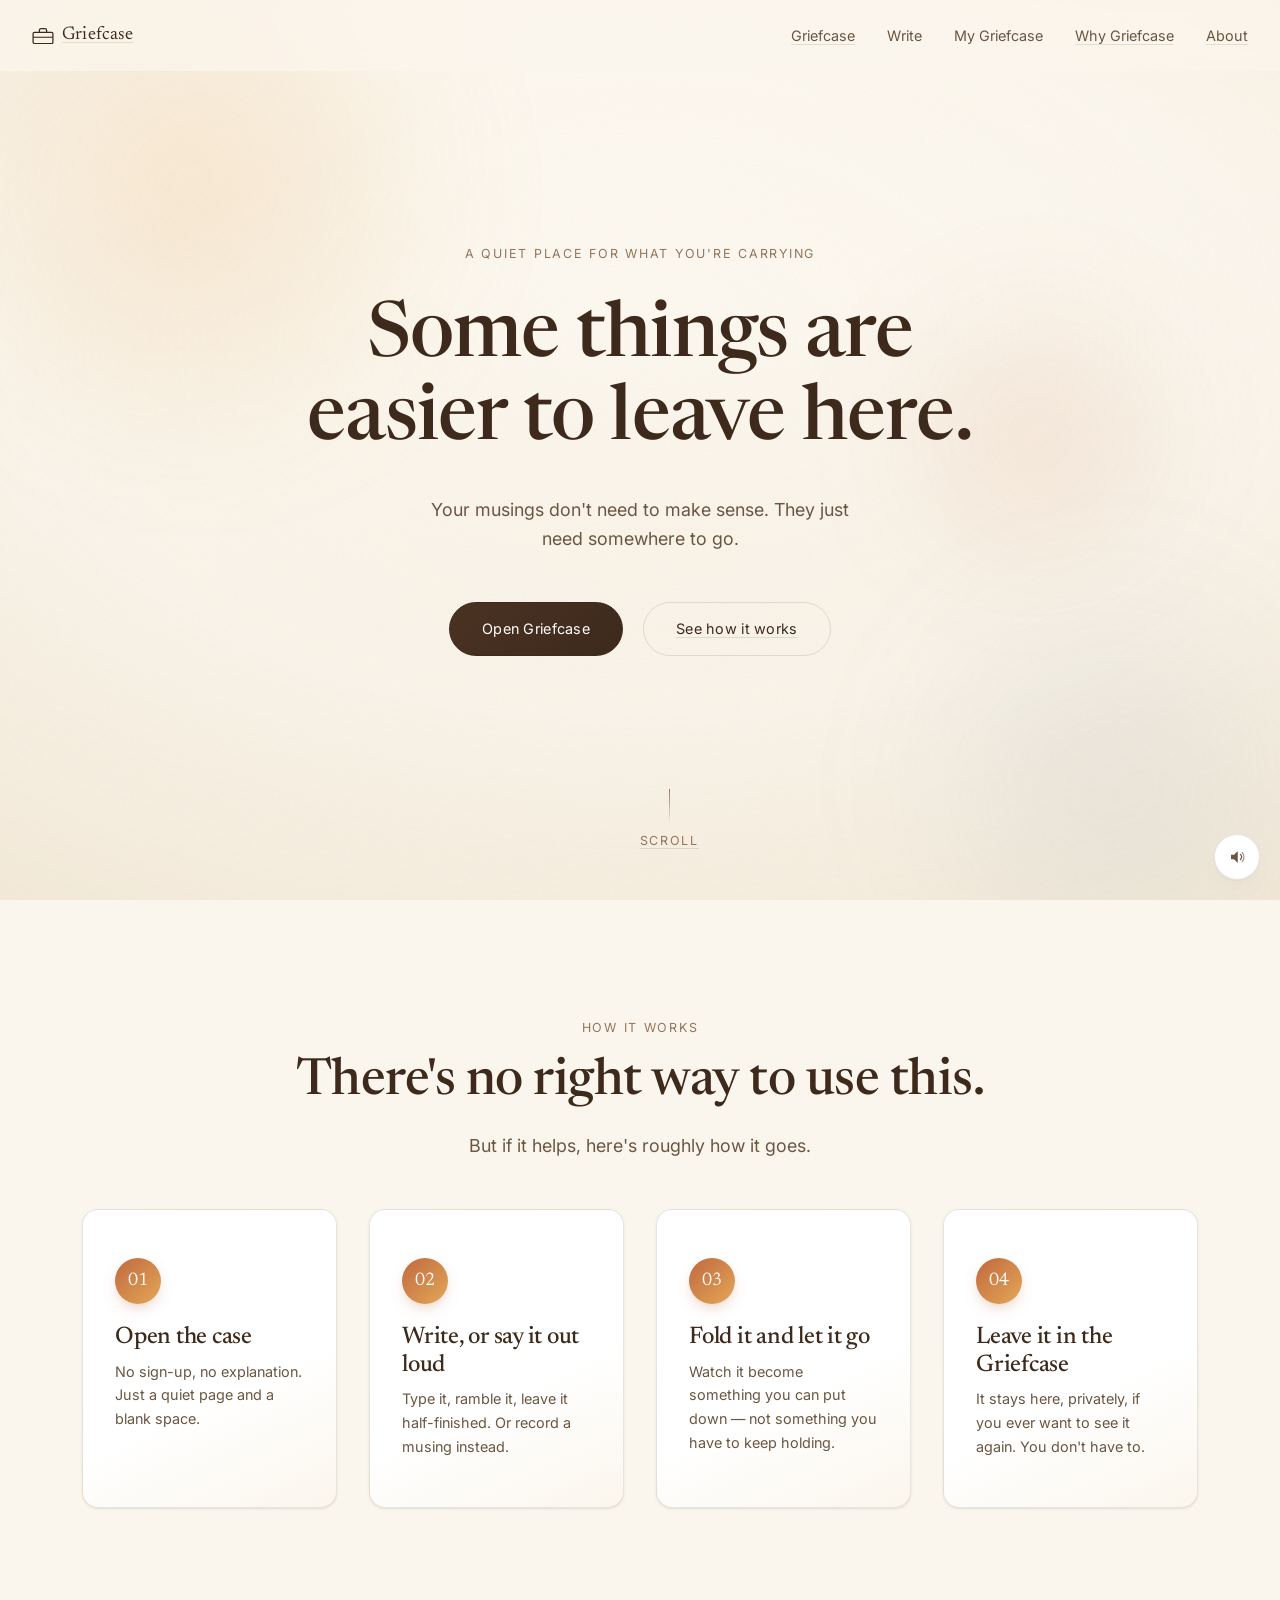
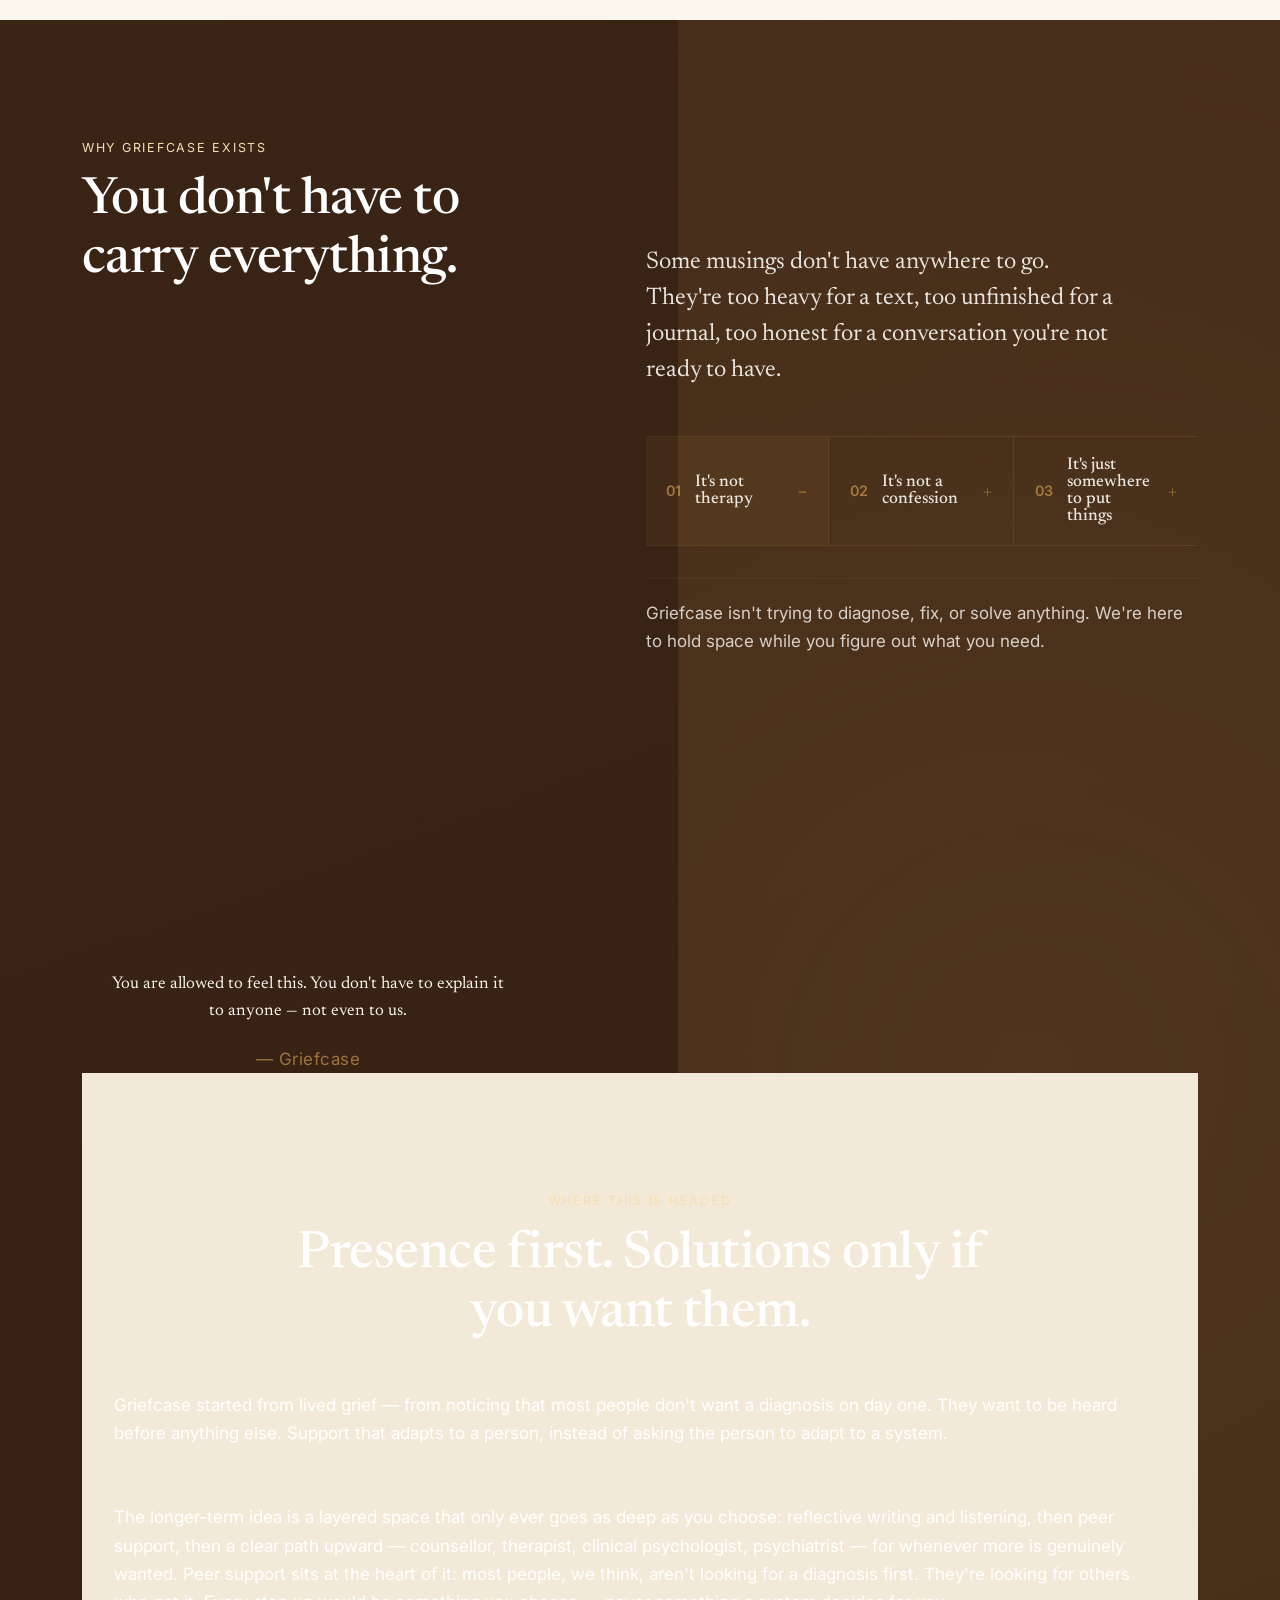
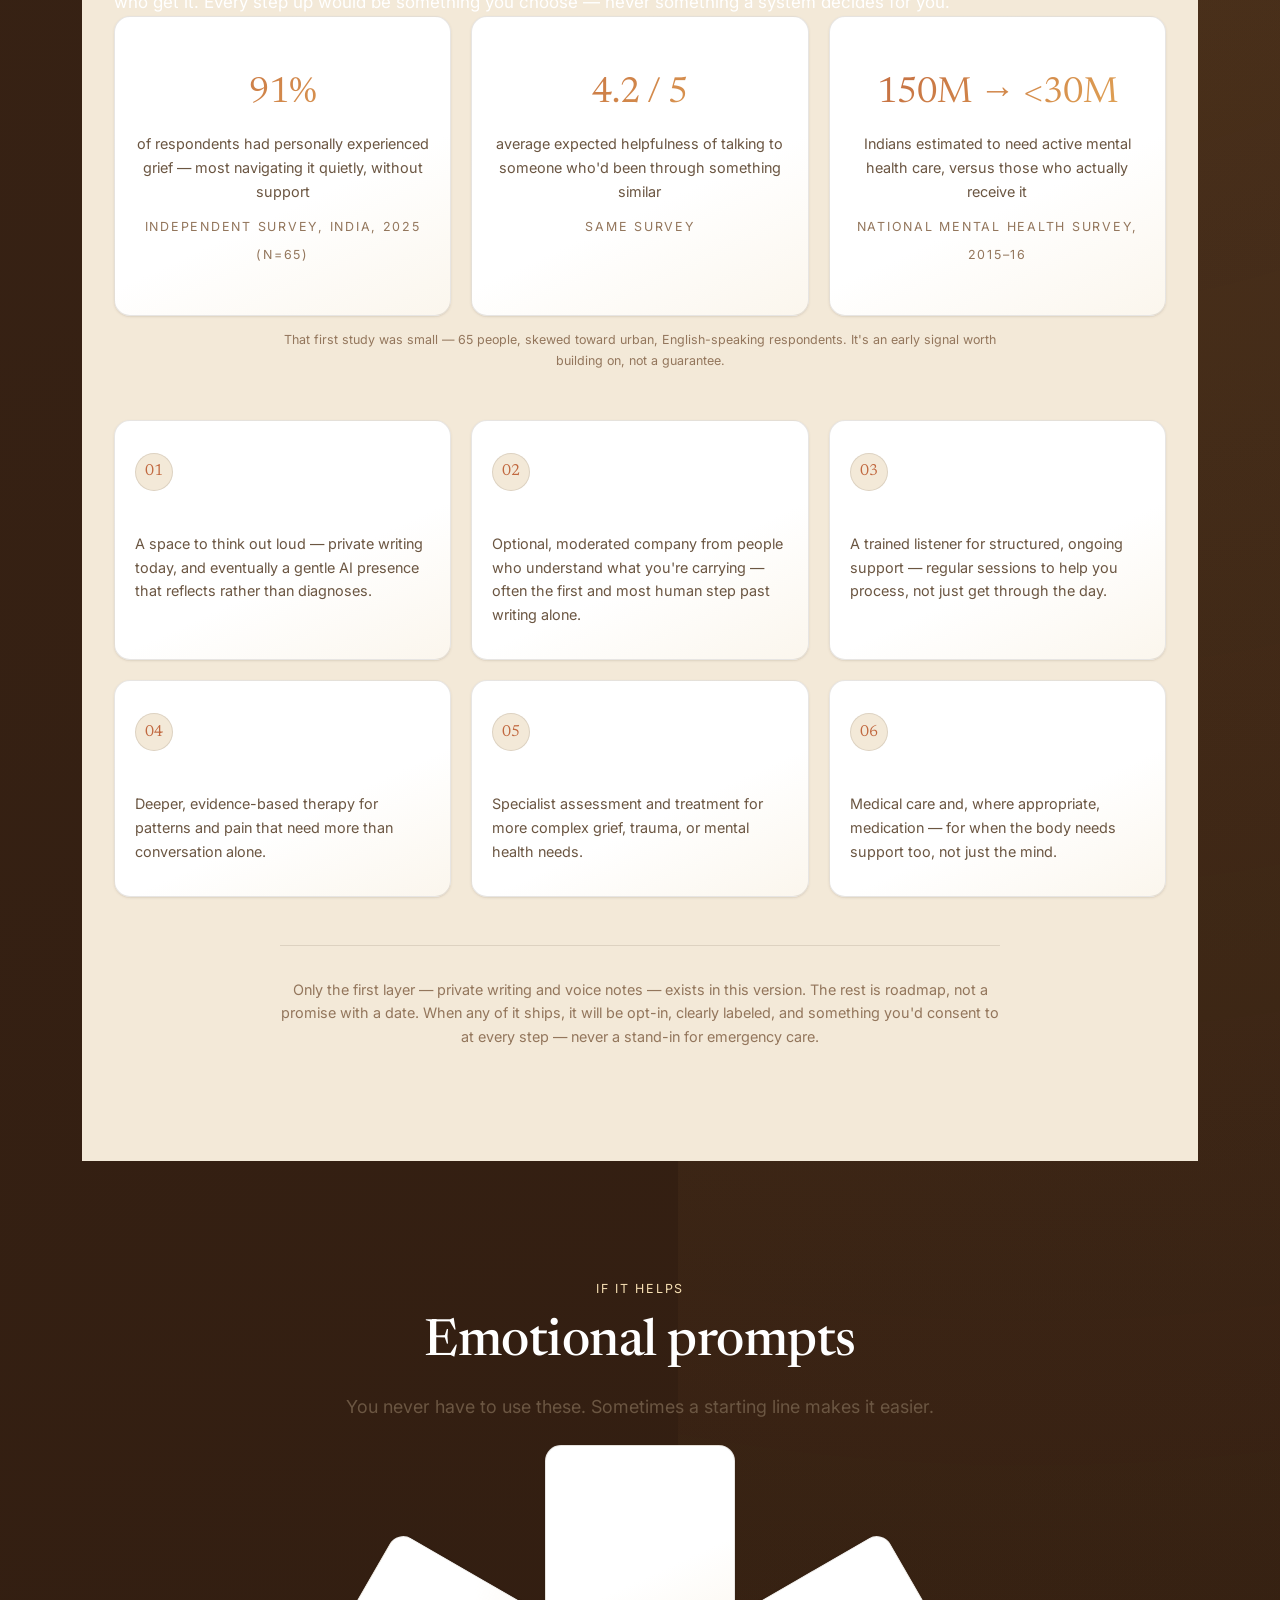
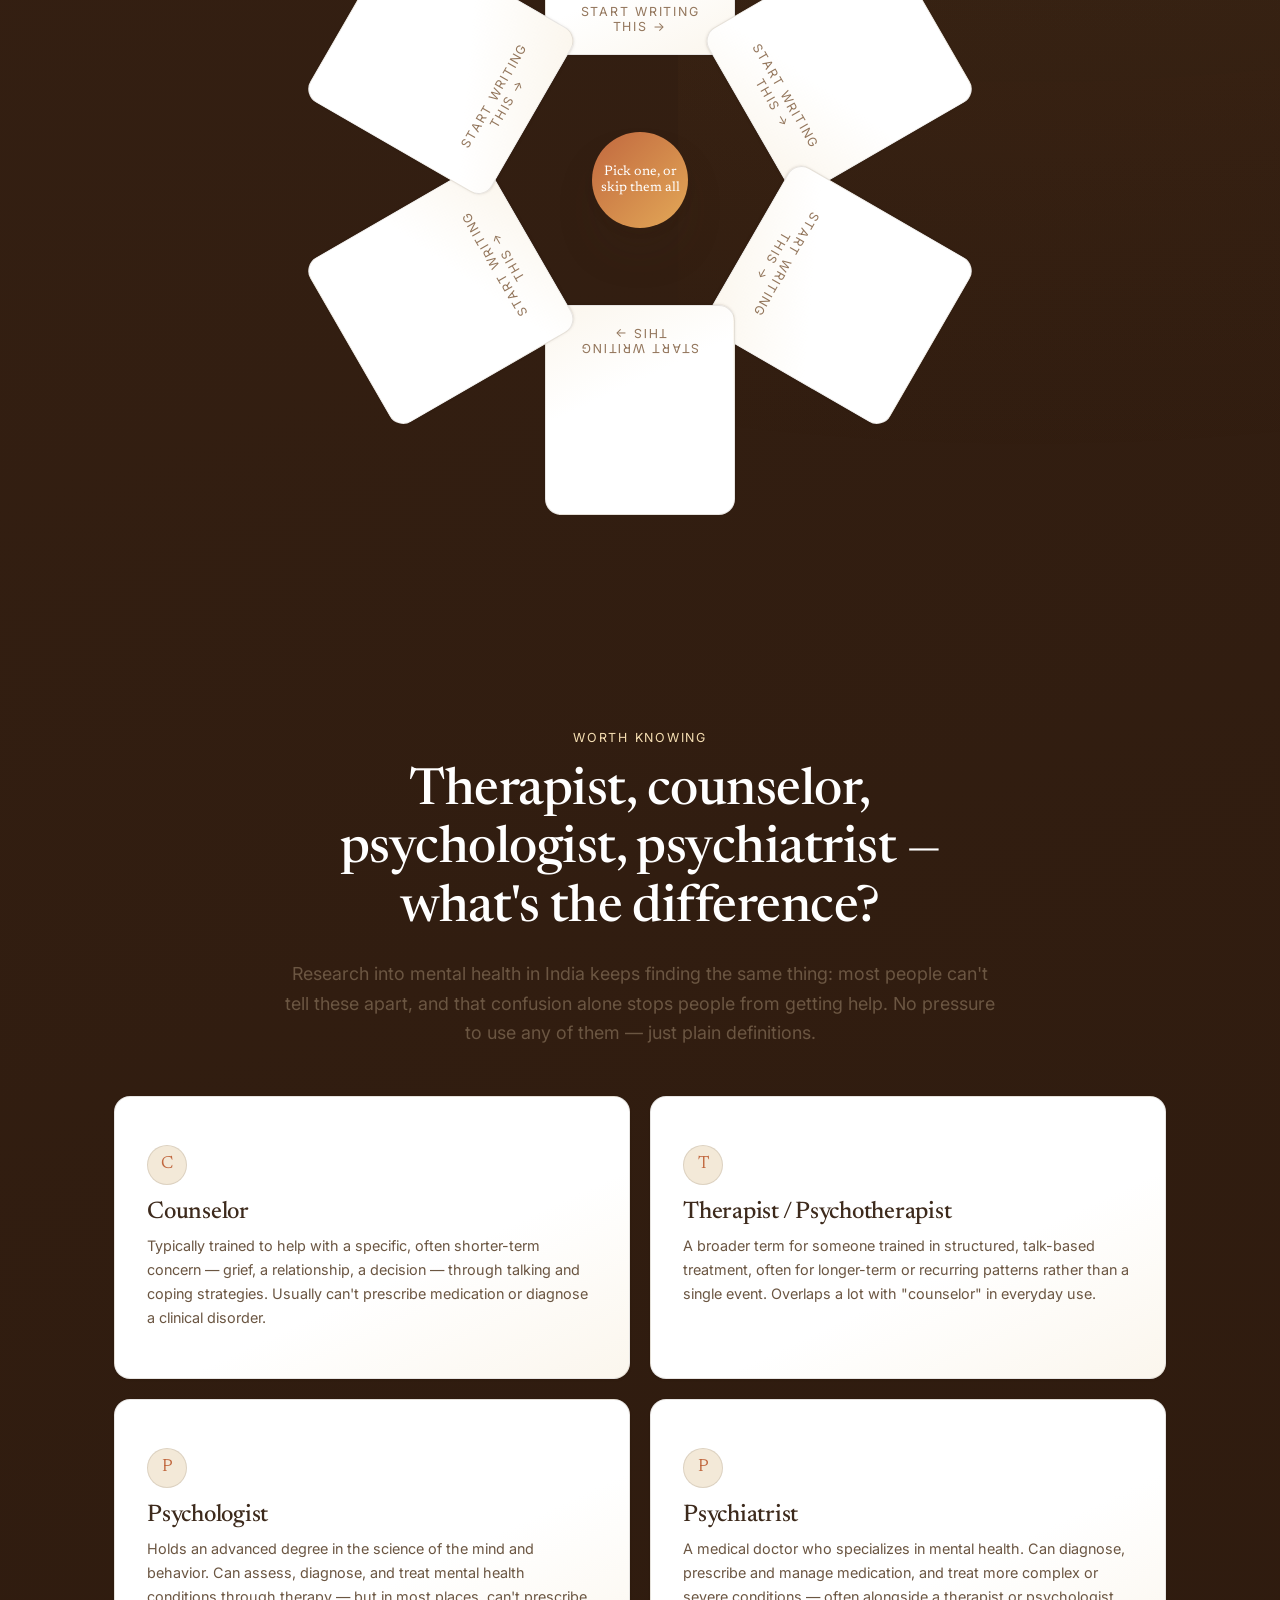
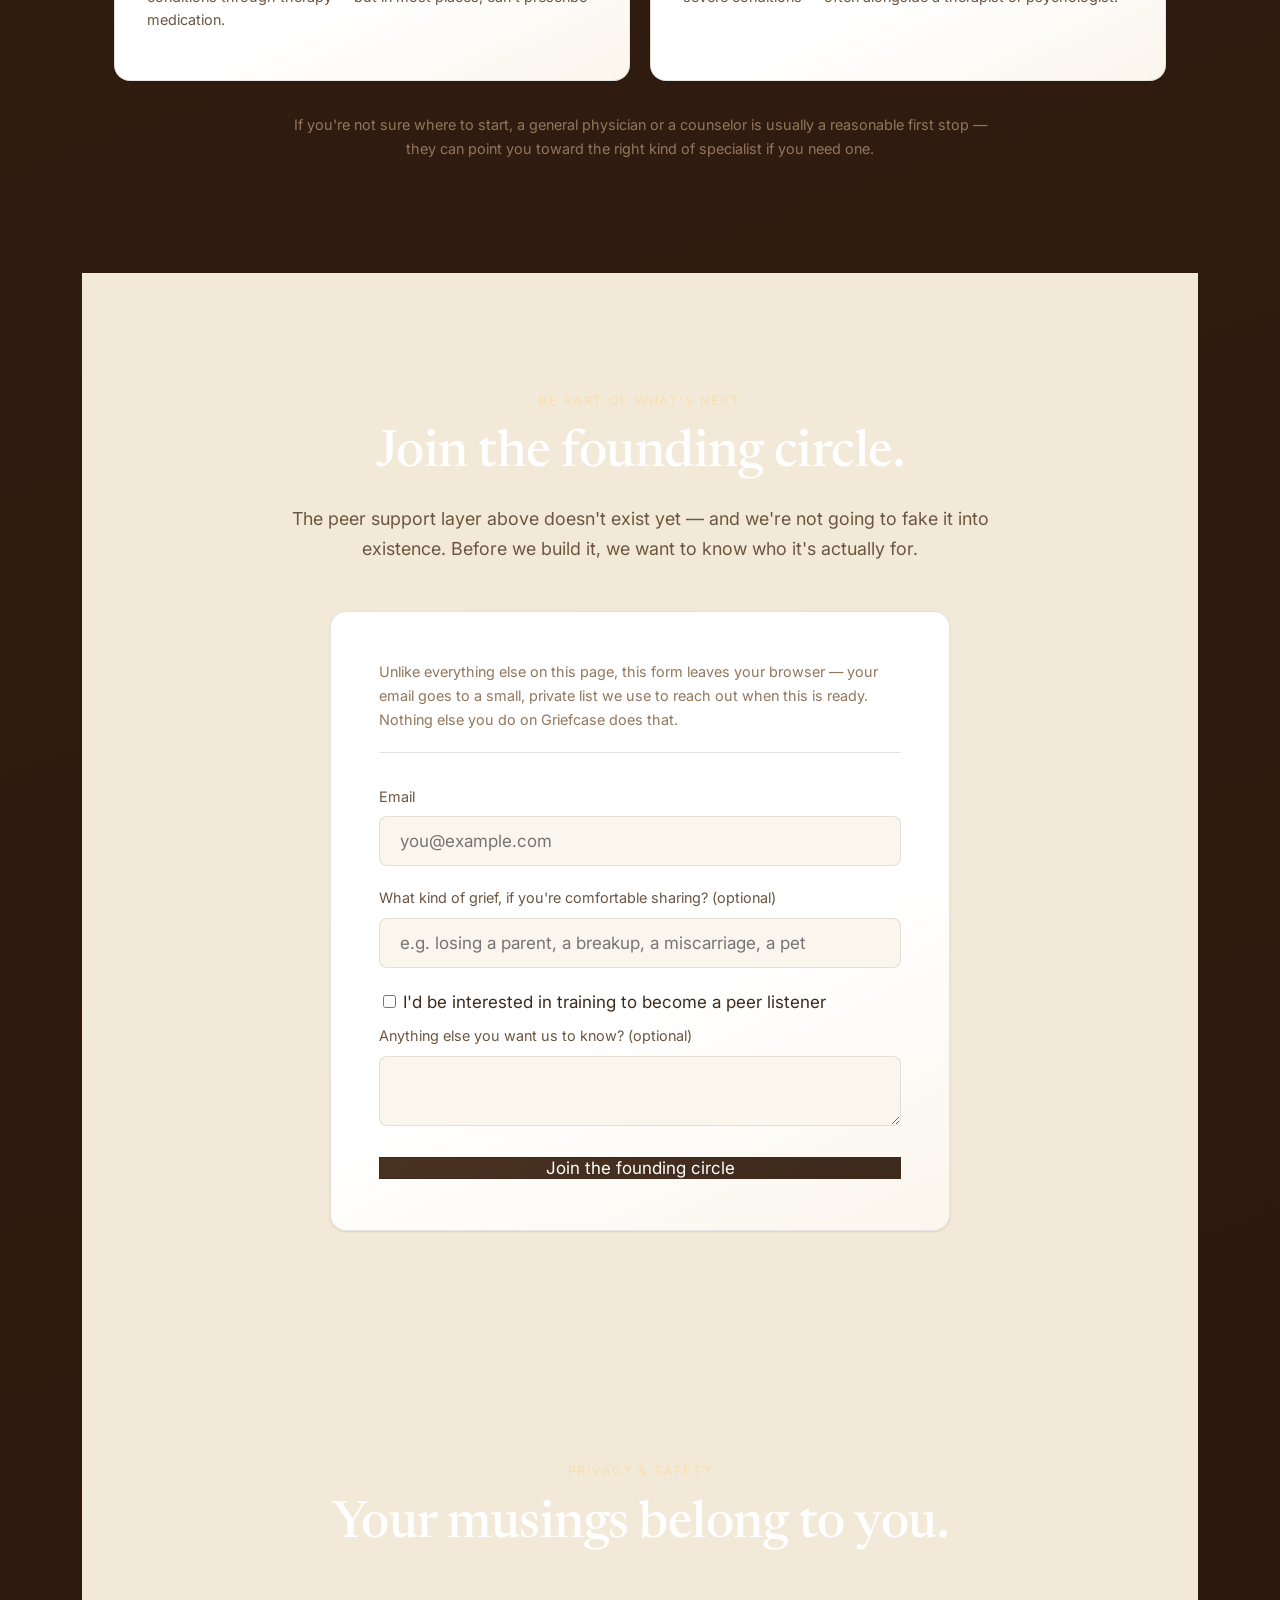
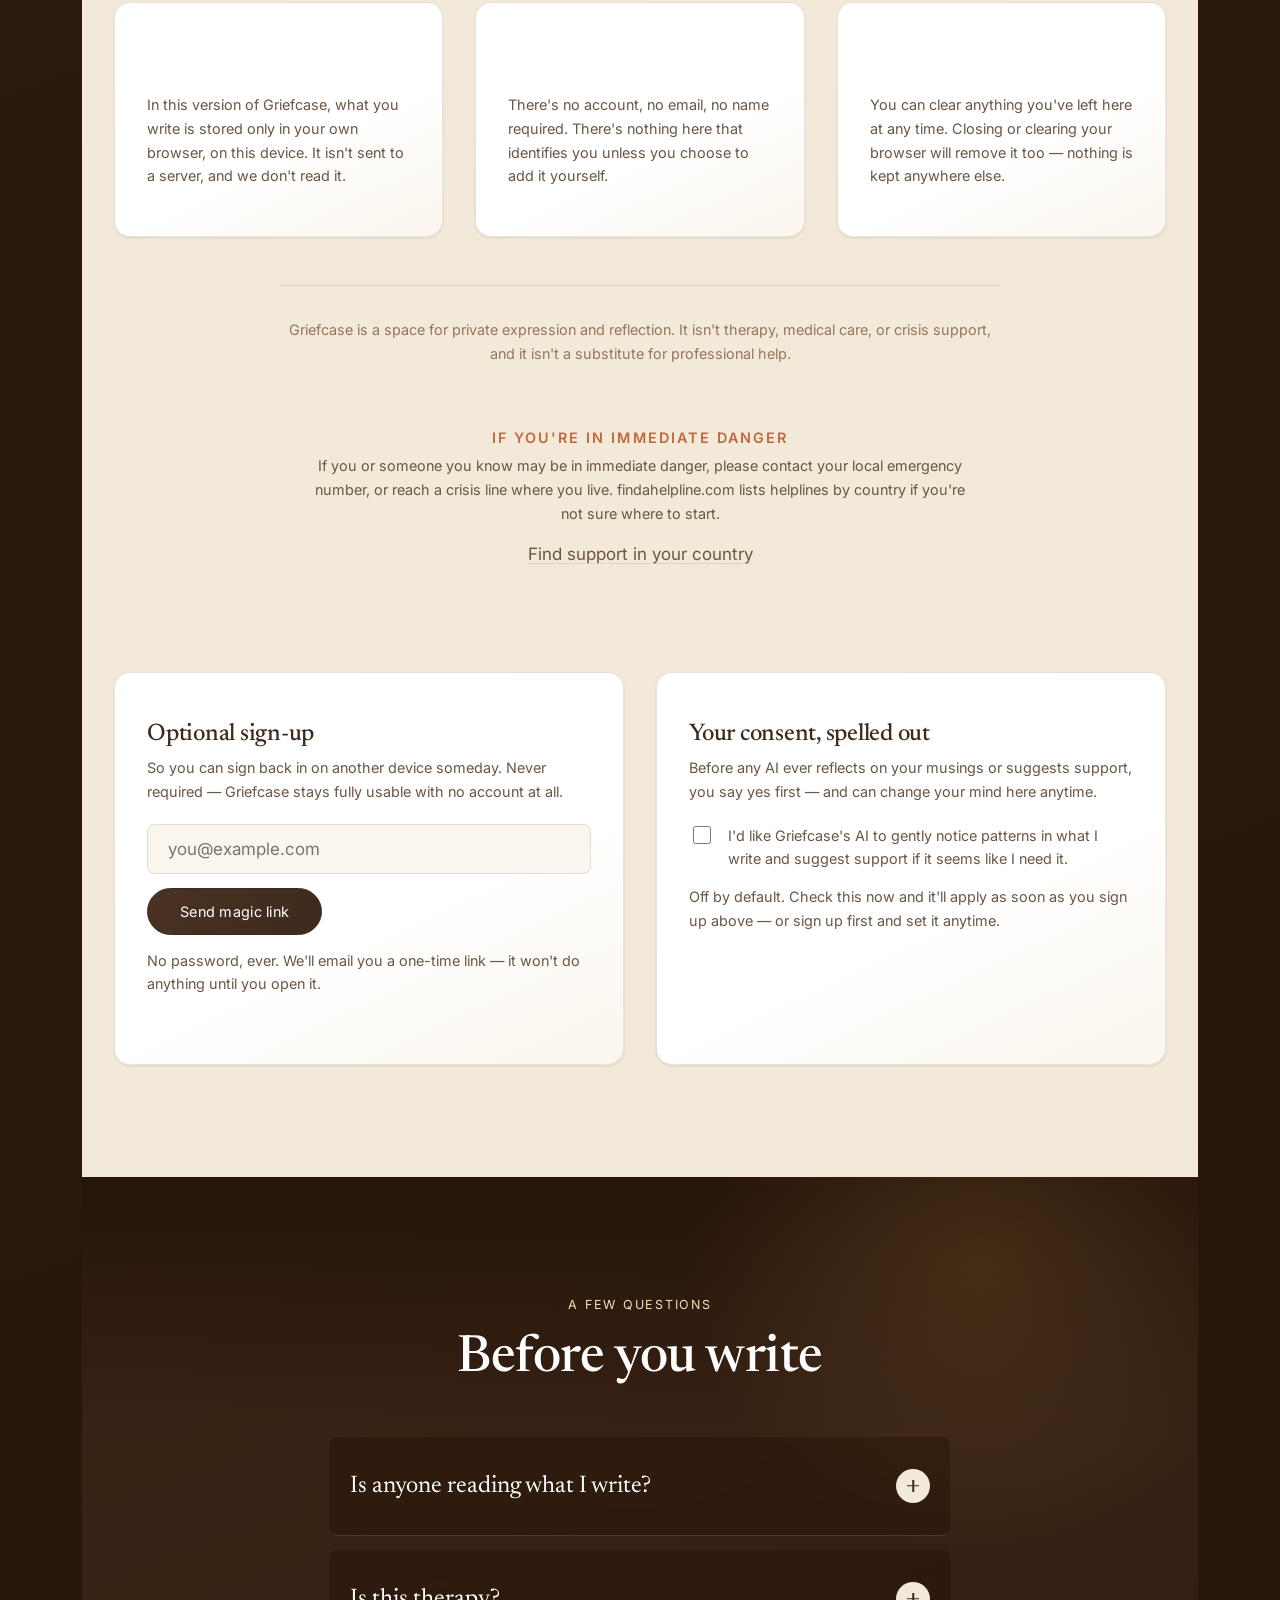
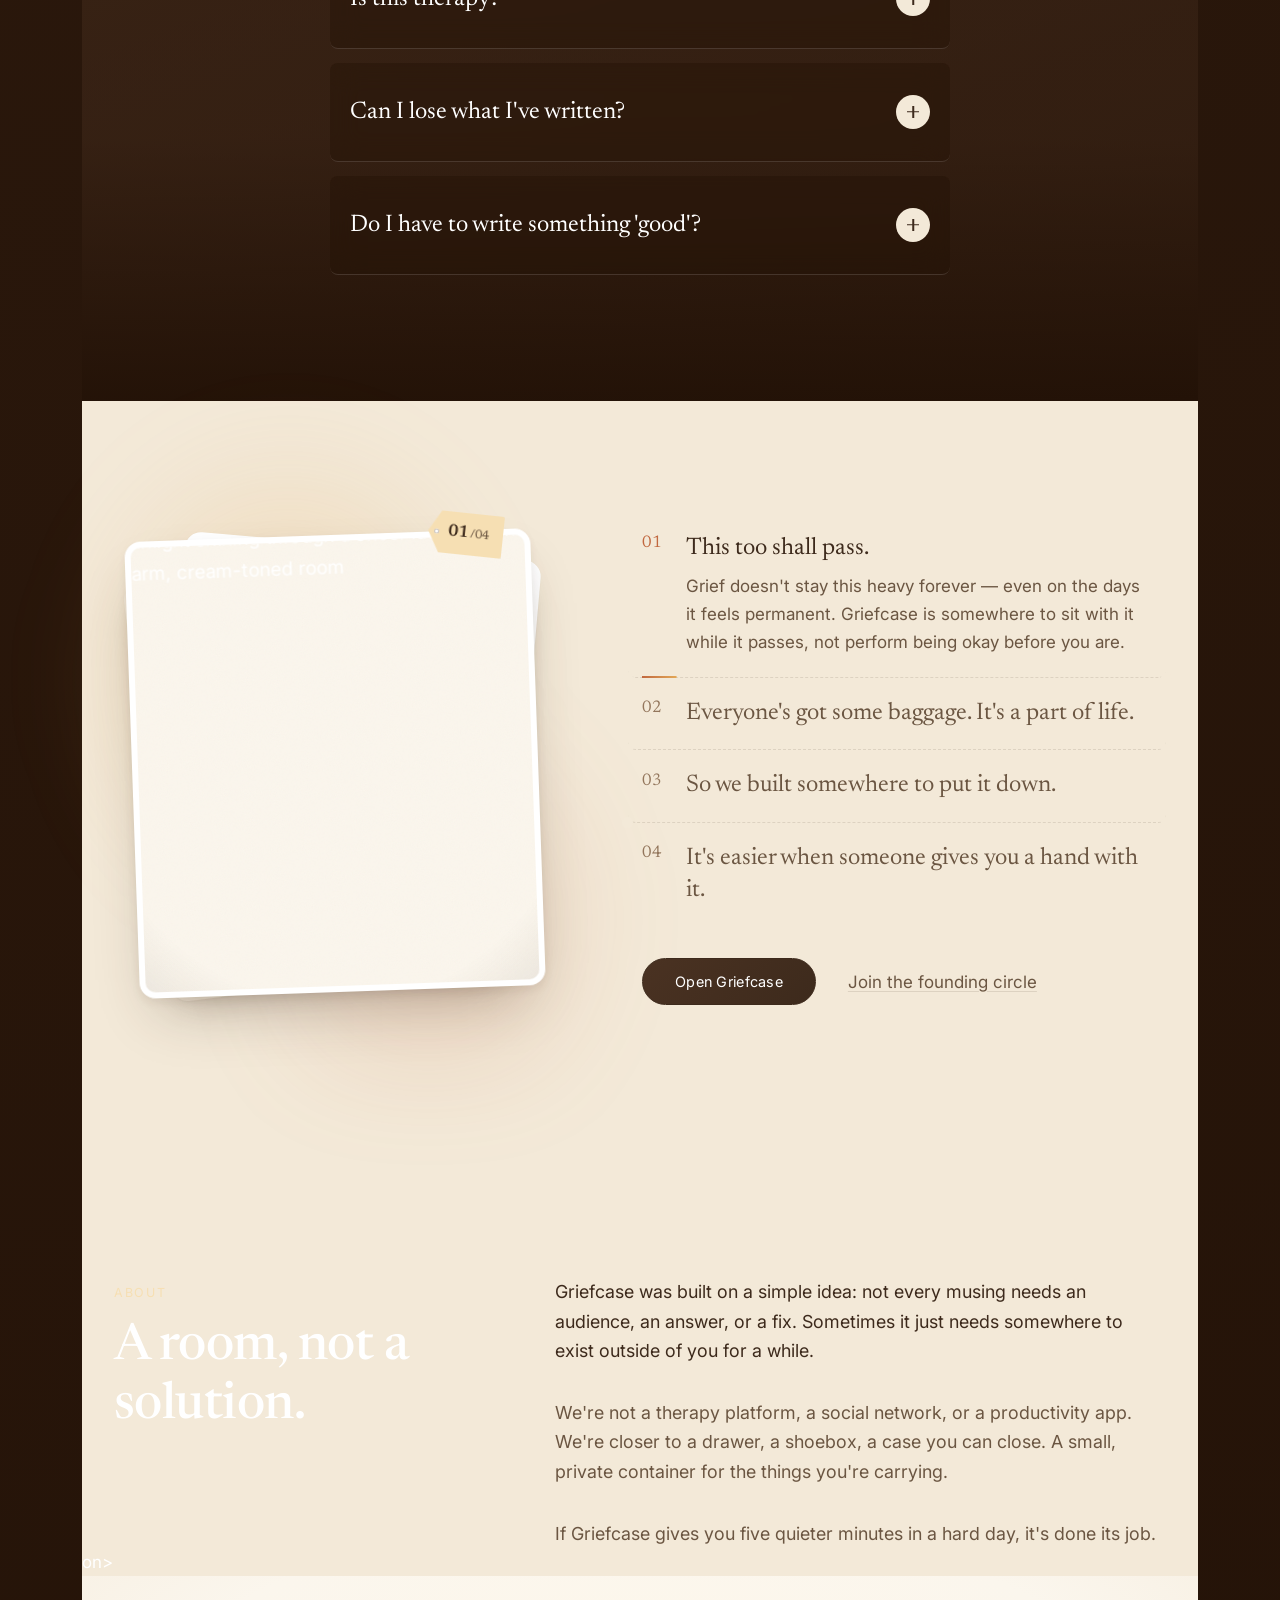
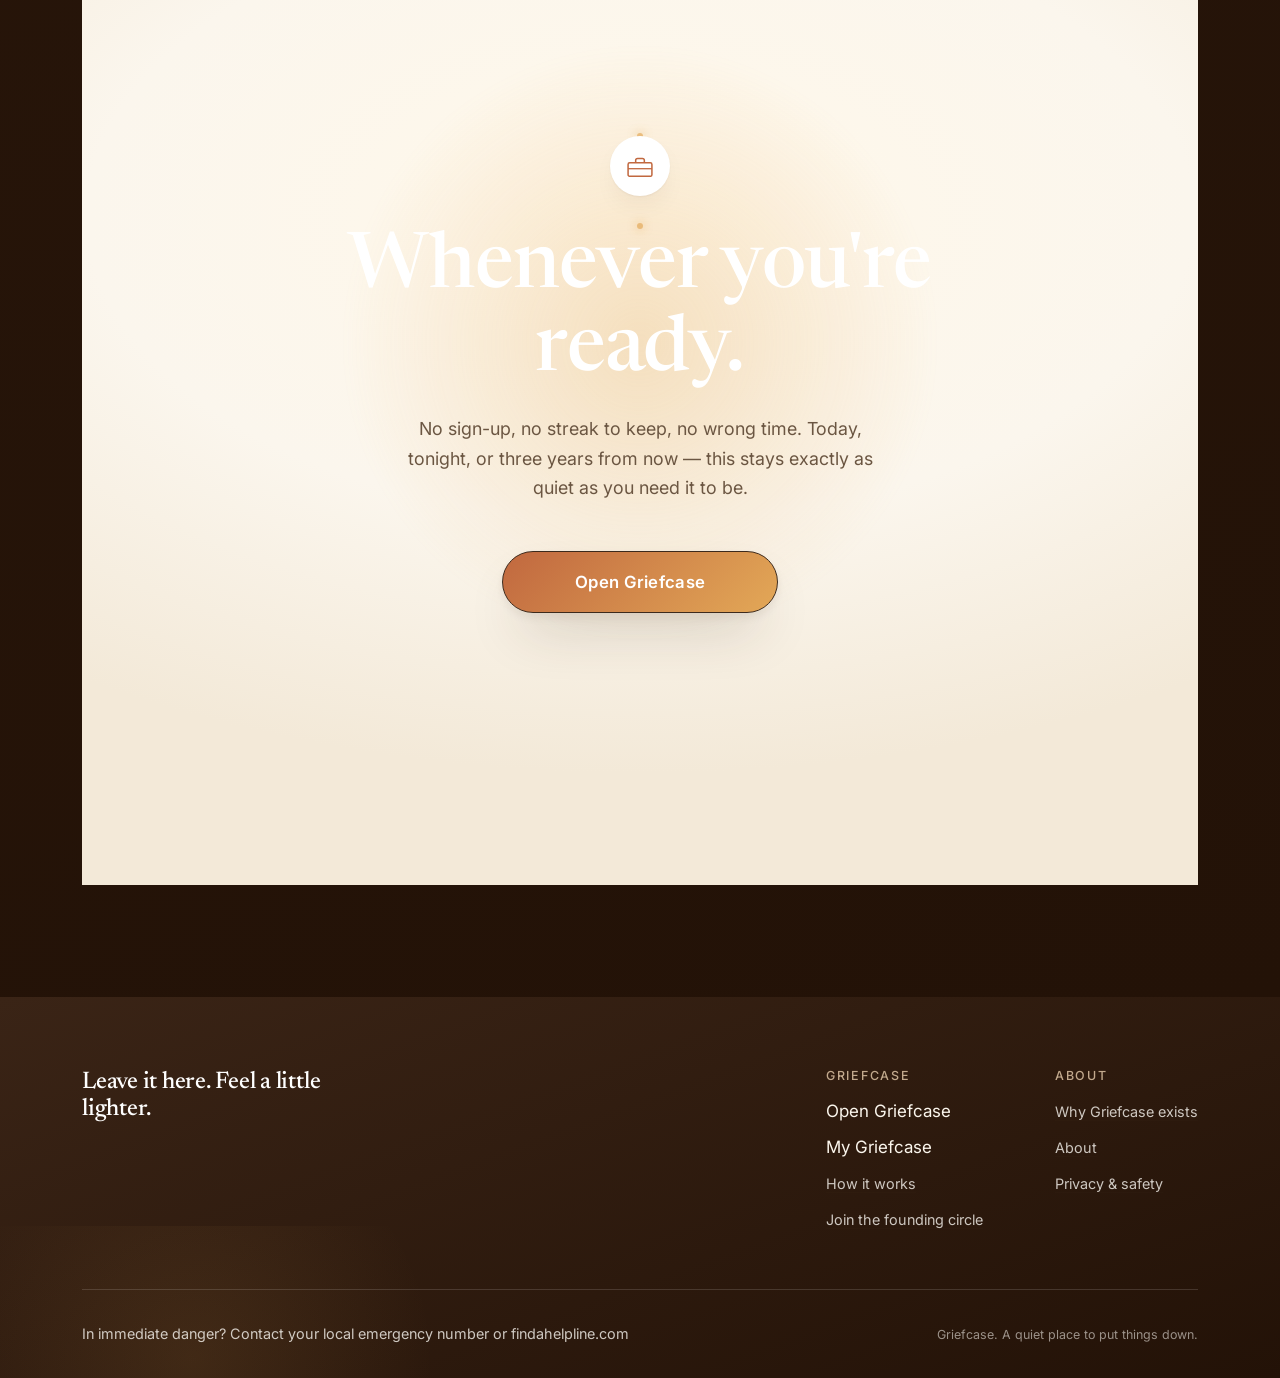
==== commit 2ae3e3a4: "Fix vision section readability: dark text, better line-height, improved spacing" ====
--- a/index.html
+++ b/index.html
@@ -279,18 +279,24 @@
 
       <div class="vision-content" id="vision-copy" data-reveal>
         <div class="vision-idea">
-          <h3 class="vision-idea-label">Today</h3>
-          <p>Griefcase today is exactly what you're using right now: a <em class="vision-emphasis">private space to write and let go</em>, held only in your own browser. The thinking behind it is bigger than that, and it's honest to say so.</p>
+          <div class="vision-idea-header">
+            <h3 class="vision-idea-label">Today</h3>
+          </div>
+          <p class="vision-idea-text">Griefcase today is exactly what you're using right now: a <span class="vision-highlight">private space to write and let go</span>, held only in your own browser. The thinking behind it is bigger than that, and it's honest to say so.</p>
         </div>
         
         <div class="vision-idea">
-          <h3 class="vision-idea-label">Why</h3>
-          <p>Griefcase started from lived grief — from noticing that most people don't want a diagnosis on day one. They want to be <em class="vision-emphasis">heard before anything else</em>. <em class="vision-emphasis">Support that adapts to a person</em>, instead of asking the person to adapt to a system.</p>
+          <div class="vision-idea-header">
+            <h3 class="vision-idea-label">Why</h3>
+          </div>
+          <p class="vision-idea-text">Griefcase started from lived grief — from noticing that most people don't want a diagnosis on day one. They want to be <span class="vision-highlight">heard before anything else</span>. We believe in <span class="vision-highlight">support that adapts to a person</span>, instead of asking the person to adapt to a system.</p>
         </div>
         
         <div class="vision-idea">
-          <h3 class="vision-idea-label">What's next</h3>
-          <p>The longer-term idea is a layered space that <em class="vision-emphasis">only ever goes as deep as you choose</em>: reflective writing and listening, then peer support, then a clear path upward — counsellor, therapist, clinical psychologist, psychiatrist — for whenever more is genuinely wanted. Peer support sits at the heart: most people aren't looking for a diagnosis first. They're looking for others who get it. Every step up would be <em class="vision-emphasis">something you choose — never something a system decides for you</em>.</p>
+          <div class="vision-idea-header">
+            <h3 class="vision-idea-label">What's next</h3>
+          </div>
+          <p class="vision-idea-text">The longer-term idea is a layered space that <span class="vision-highlight">only ever goes as deep as you choose</span>: reflective writing and listening, then peer support, then a clear path upward — counsellor, therapist, clinical psychologist, psychiatrist — for whenever more is genuinely wanted. Every step up would be <span class="vision-highlight">something you choose — never something a system decides for you</span>.</p>
         </div>
       </div>
 
--- a/css/components.css
+++ b/css/components.css
@@ -2280,15 +2280,16 @@
 
 .vision-content {
   display: grid;
-  grid-template-columns: 200px 1fr;
-  gap: var(--space-8);
-  margin-top: var(--space-7);
+  grid-template-columns: 1fr;
+  gap: 3.5rem;
+  margin-top: 2rem;
 }
 
 .vision-idea {
   display: flex;
   flex-direction: column;
-  gap: var(--space-2);
+  gap: 1rem;
+  padding-bottom: 1rem;
 }
 
 /* Micro-label for each idea */
@@ -2296,17 +2297,17 @@
   font-size: var(--fs-small);
   font-family: var(--font-sans);
   font-weight: 600;
-  color: rgba(227, 168, 87, 0.5);
+  color: rgba(0, 0, 0, 0.5);
   text-transform: uppercase;
   letter-spacing: 1px;
-  margin: 0;
+  margin: 0 0 0.5rem 0;
 }
 
 /* Vision idea copy */
 .vision-idea p {
-  font-size: var(--fs-body);
-  line-height: 1.7;
-  color: rgba(251, 248, 243, 0.85);
+  font-size: 1.0625rem;
+  line-height: 1.9;
+  color: rgba(0, 0, 0, 0.82);
   margin: 0;
   max-width: 75ch;
 }
@@ -2314,17 +2315,32 @@
 /* Subtle emphasis on key phrases */
 .vision-emphasis {
   font-style: italic;
-  color: rgba(227, 168, 87, 0.8);
-  font-weight: 500;
+  color: #D4A574;
+  font-weight: 600;
 }
 
 /* Responsive: stack on smaller screens */
 @media (max-width: 860px) {
   .vision-content {
     grid-template-columns: 1fr;
-    gap: var(--space-5);
-    margin-top: var(--space-5);
-  }
+    gap: 2.5rem;
+    margin-top: 1.5rem;
+  }
+  
+  .vision-idea {
+    gap: 0.75rem;
+    padding-bottom: 0.75rem;
+  }
+  
+  .vision-idea-label {
+    font-size: var(--fs-small);
+  }
+  
+  .vision-idea p {
+    font-size: 1rem;
+    line-height: 1.85;
+  }
+}
   
   .vision-idea {
     gap: var(--space-2);
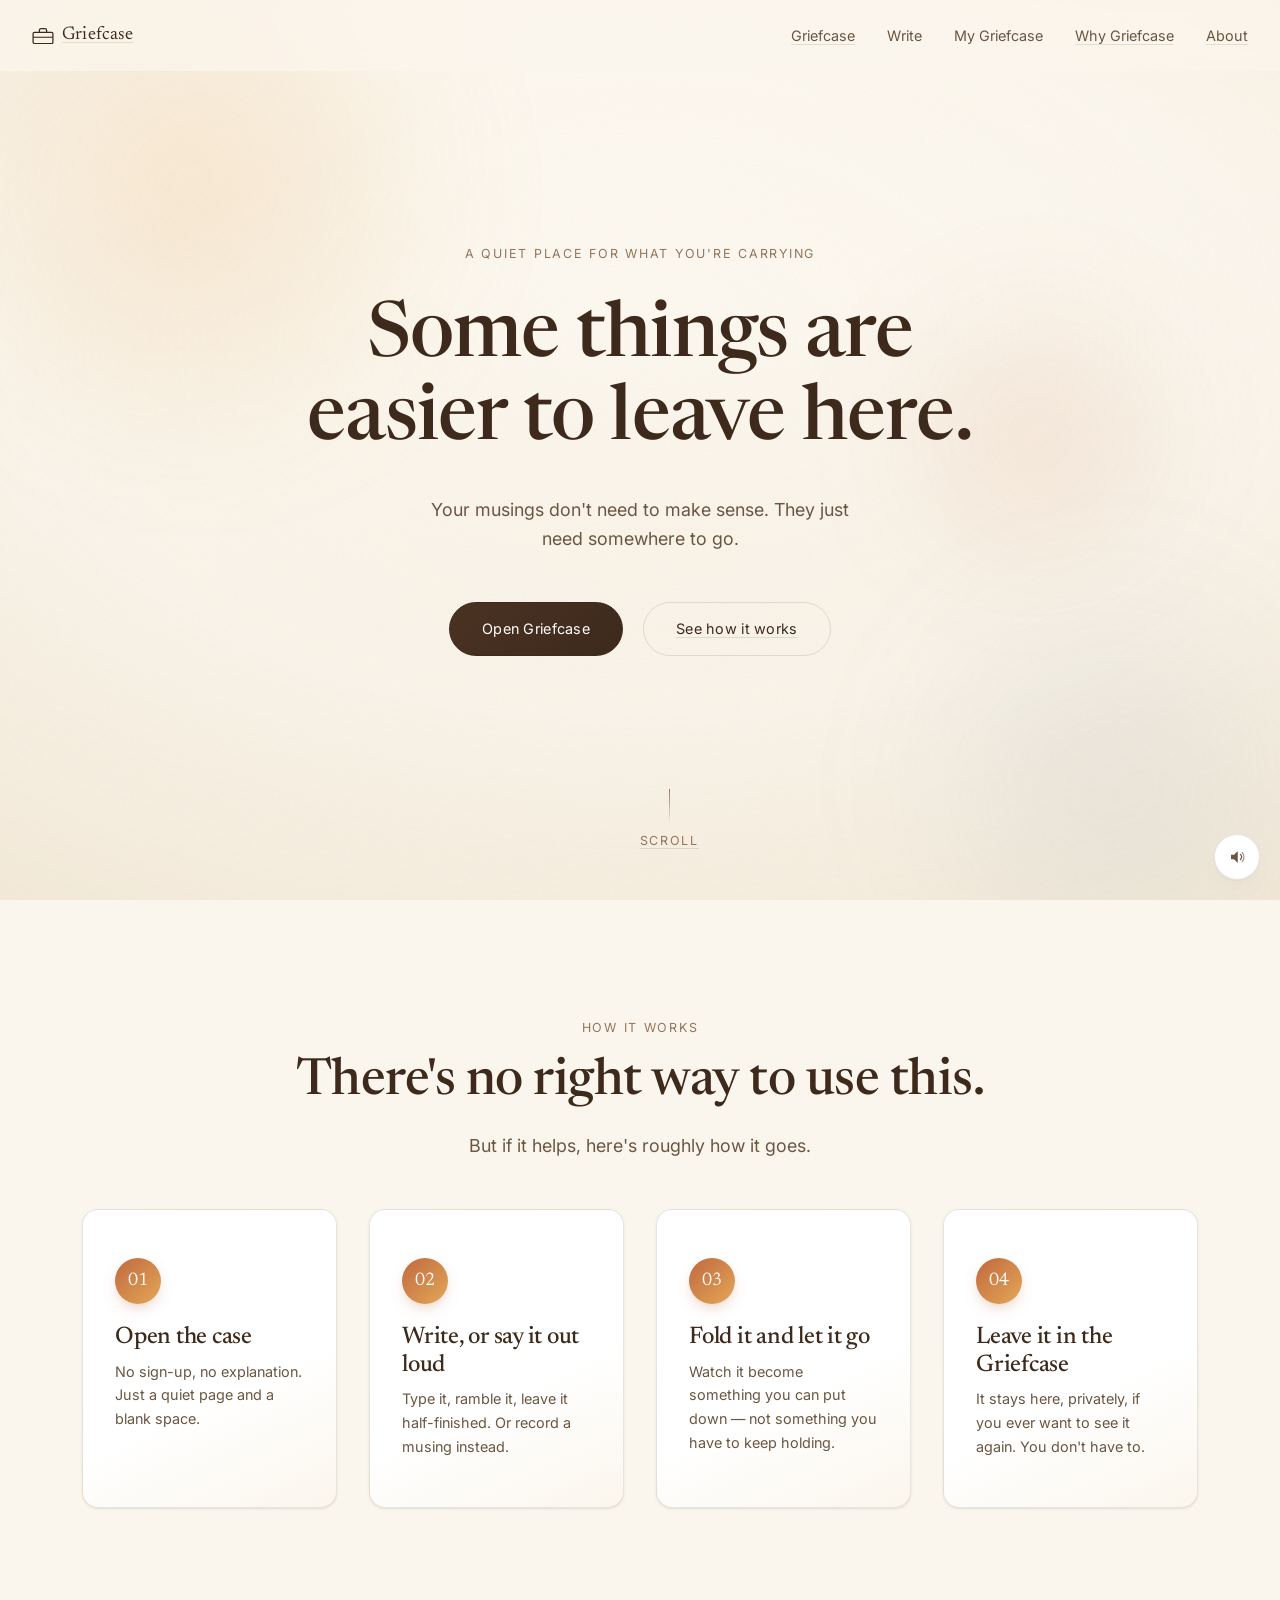
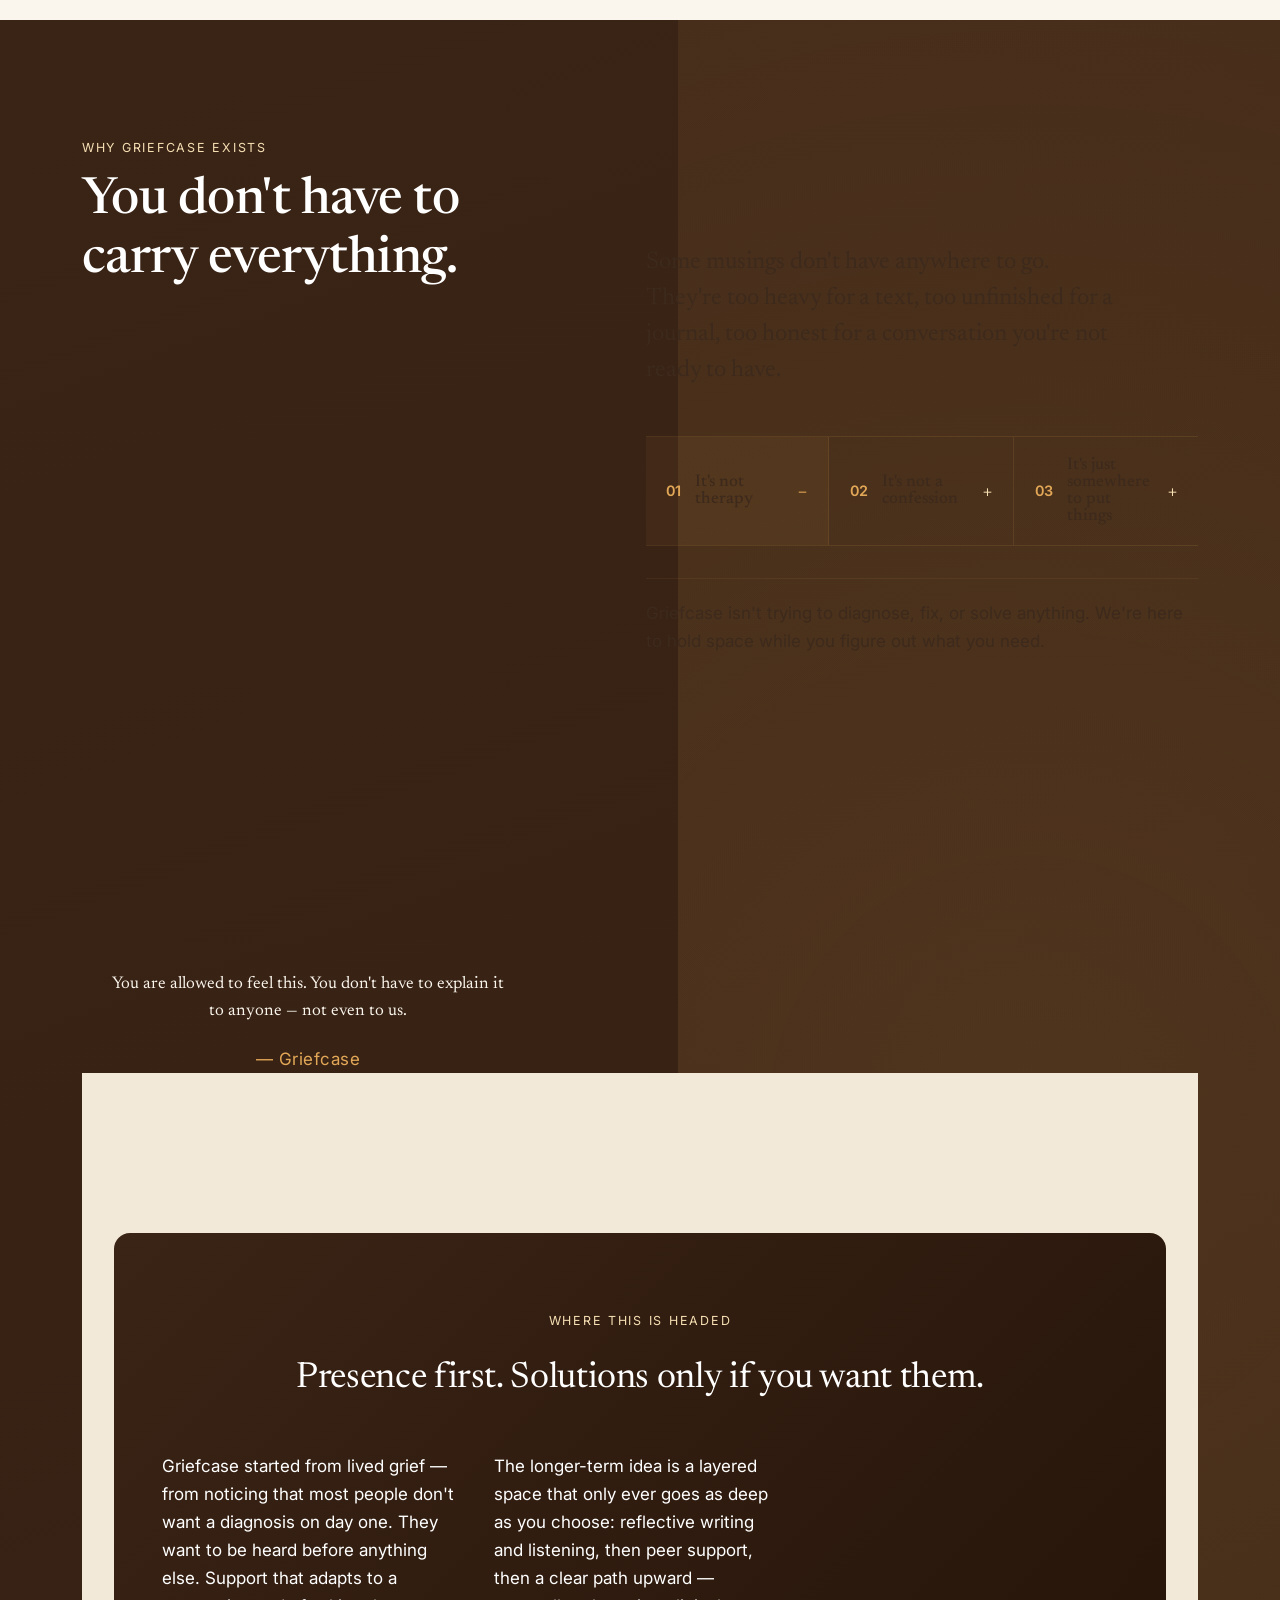
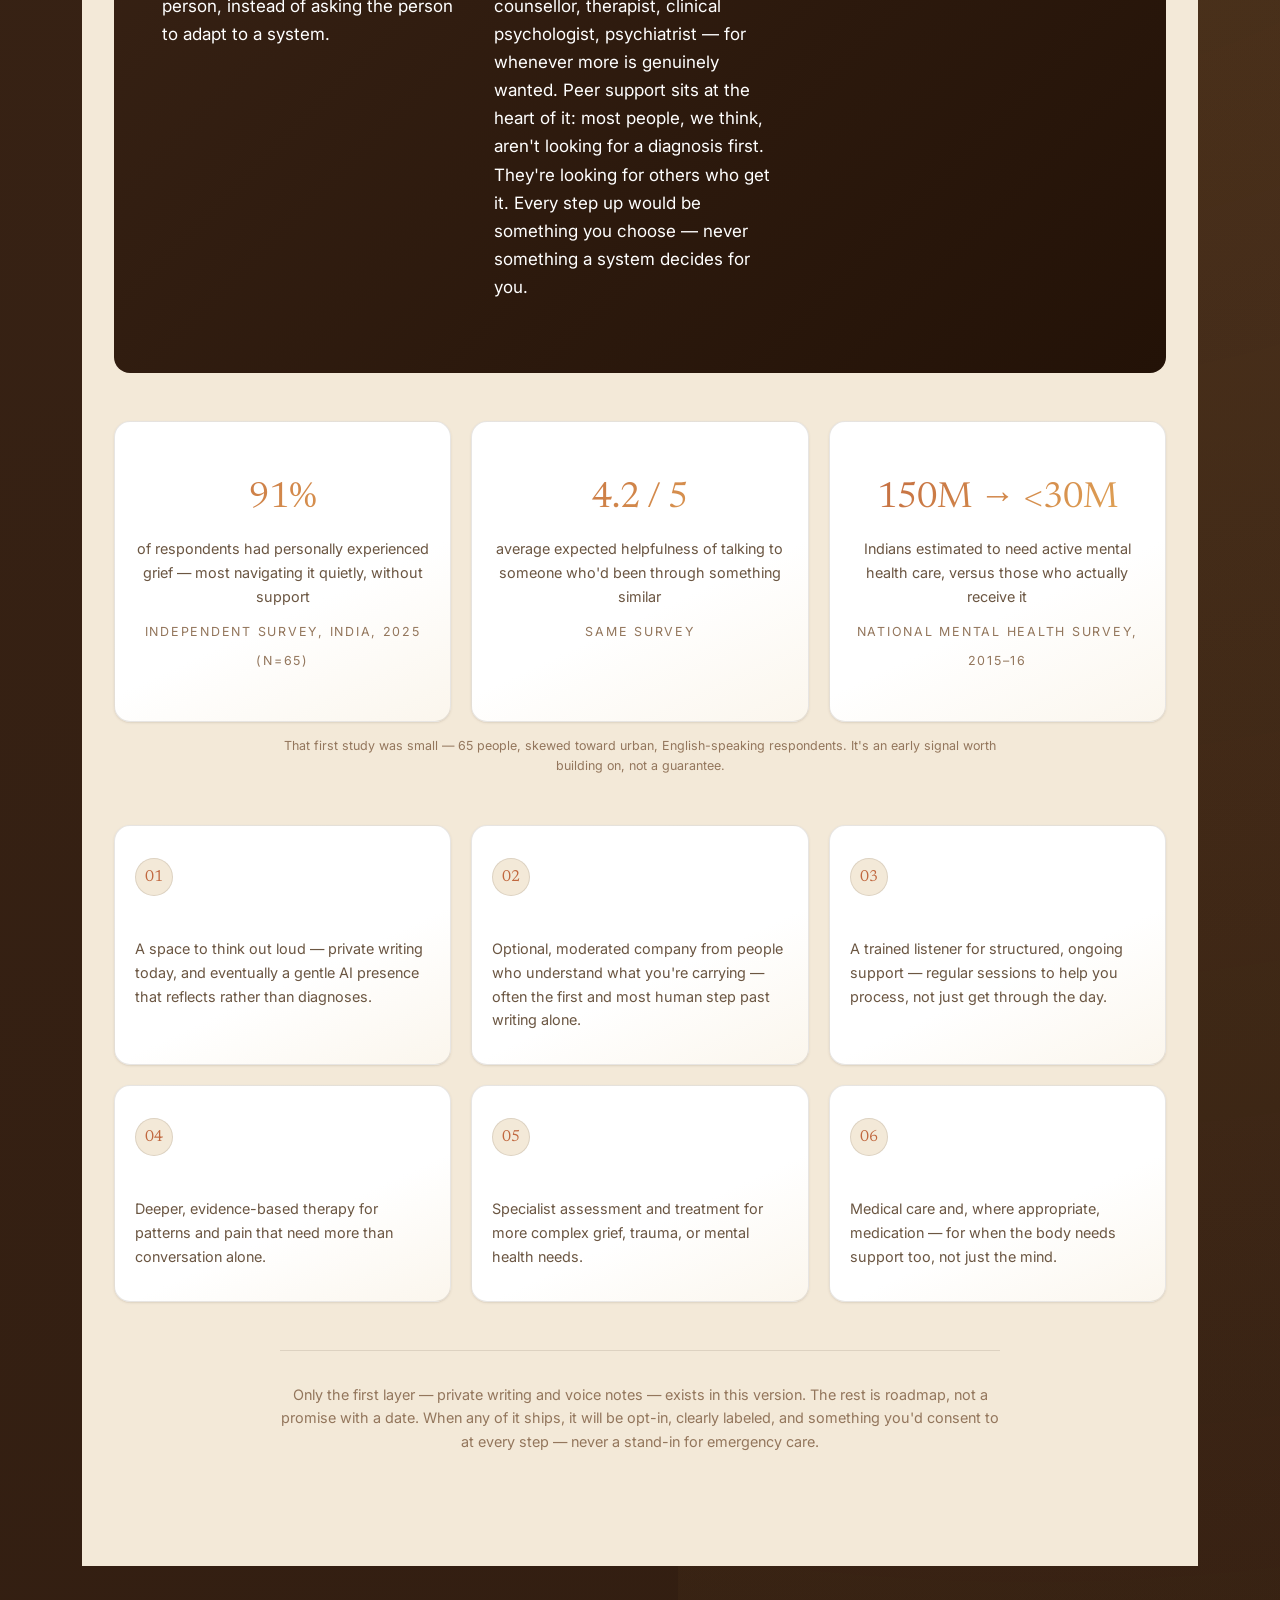
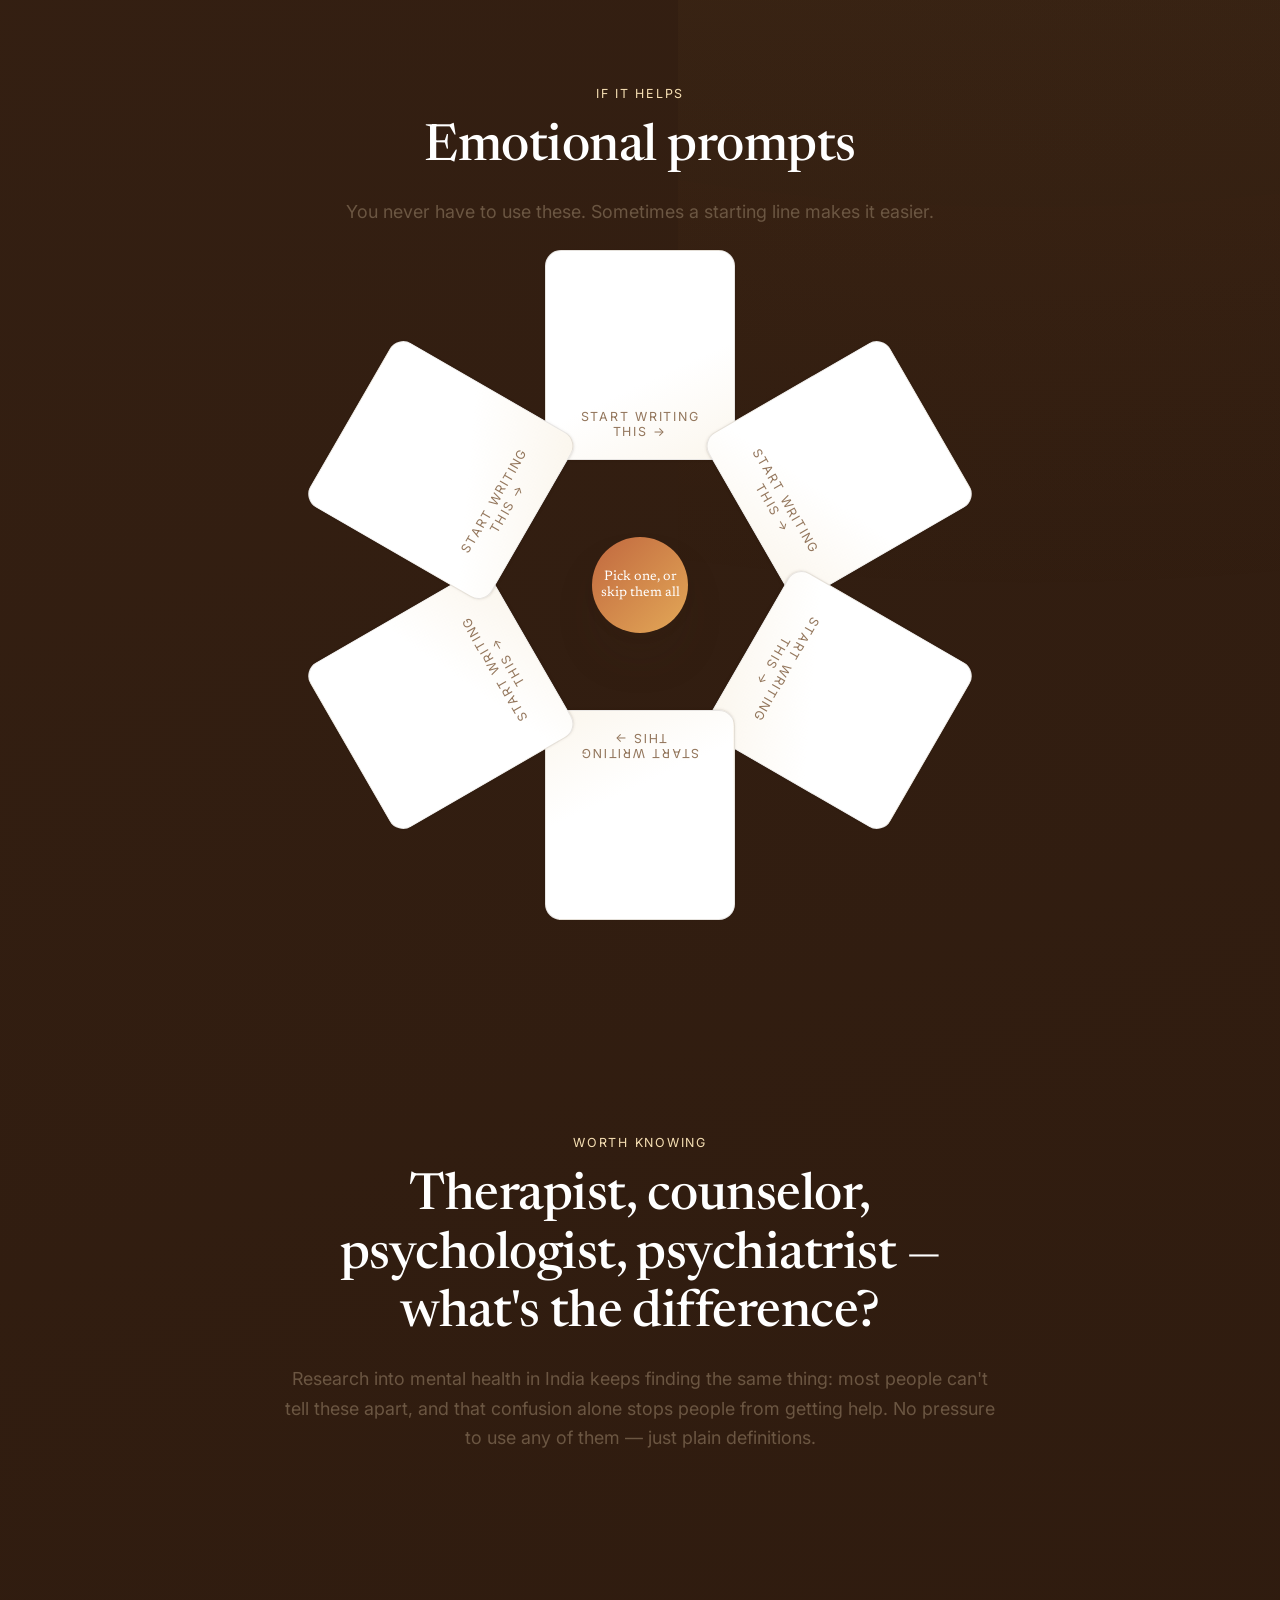
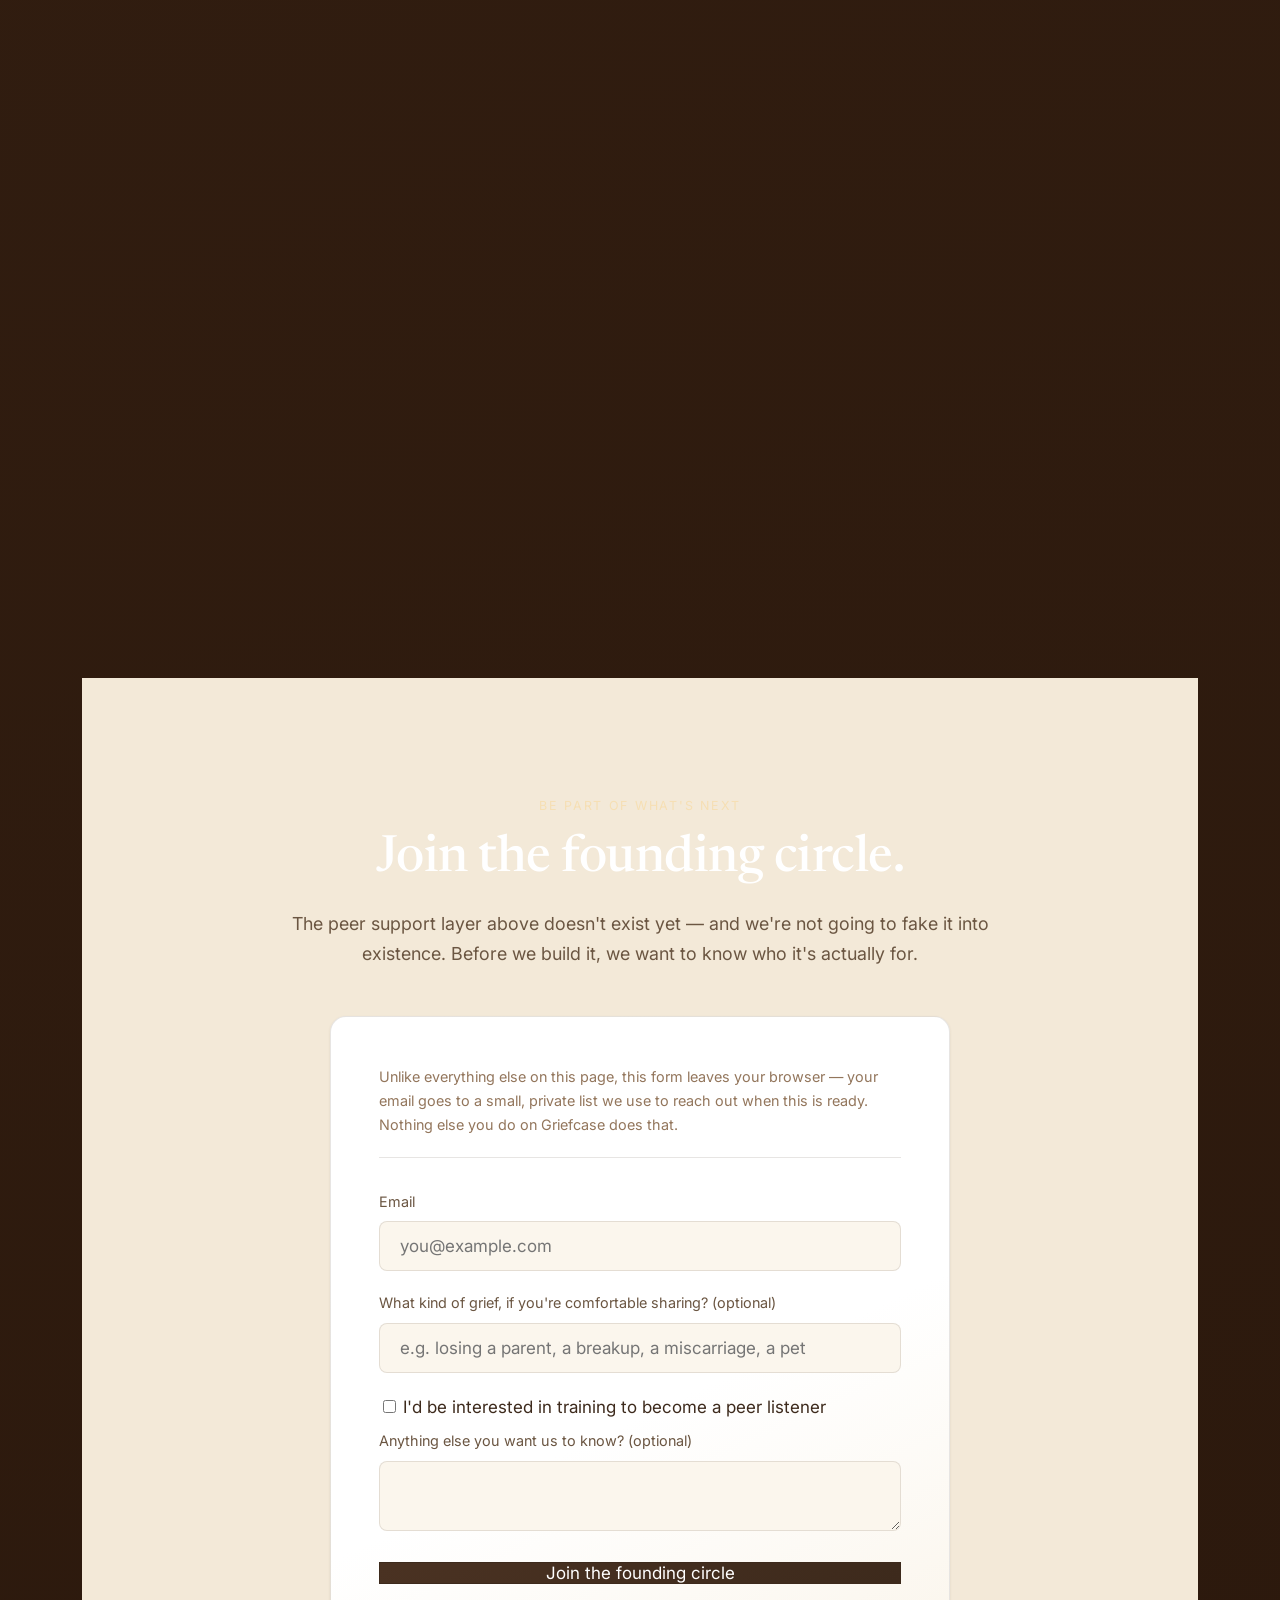
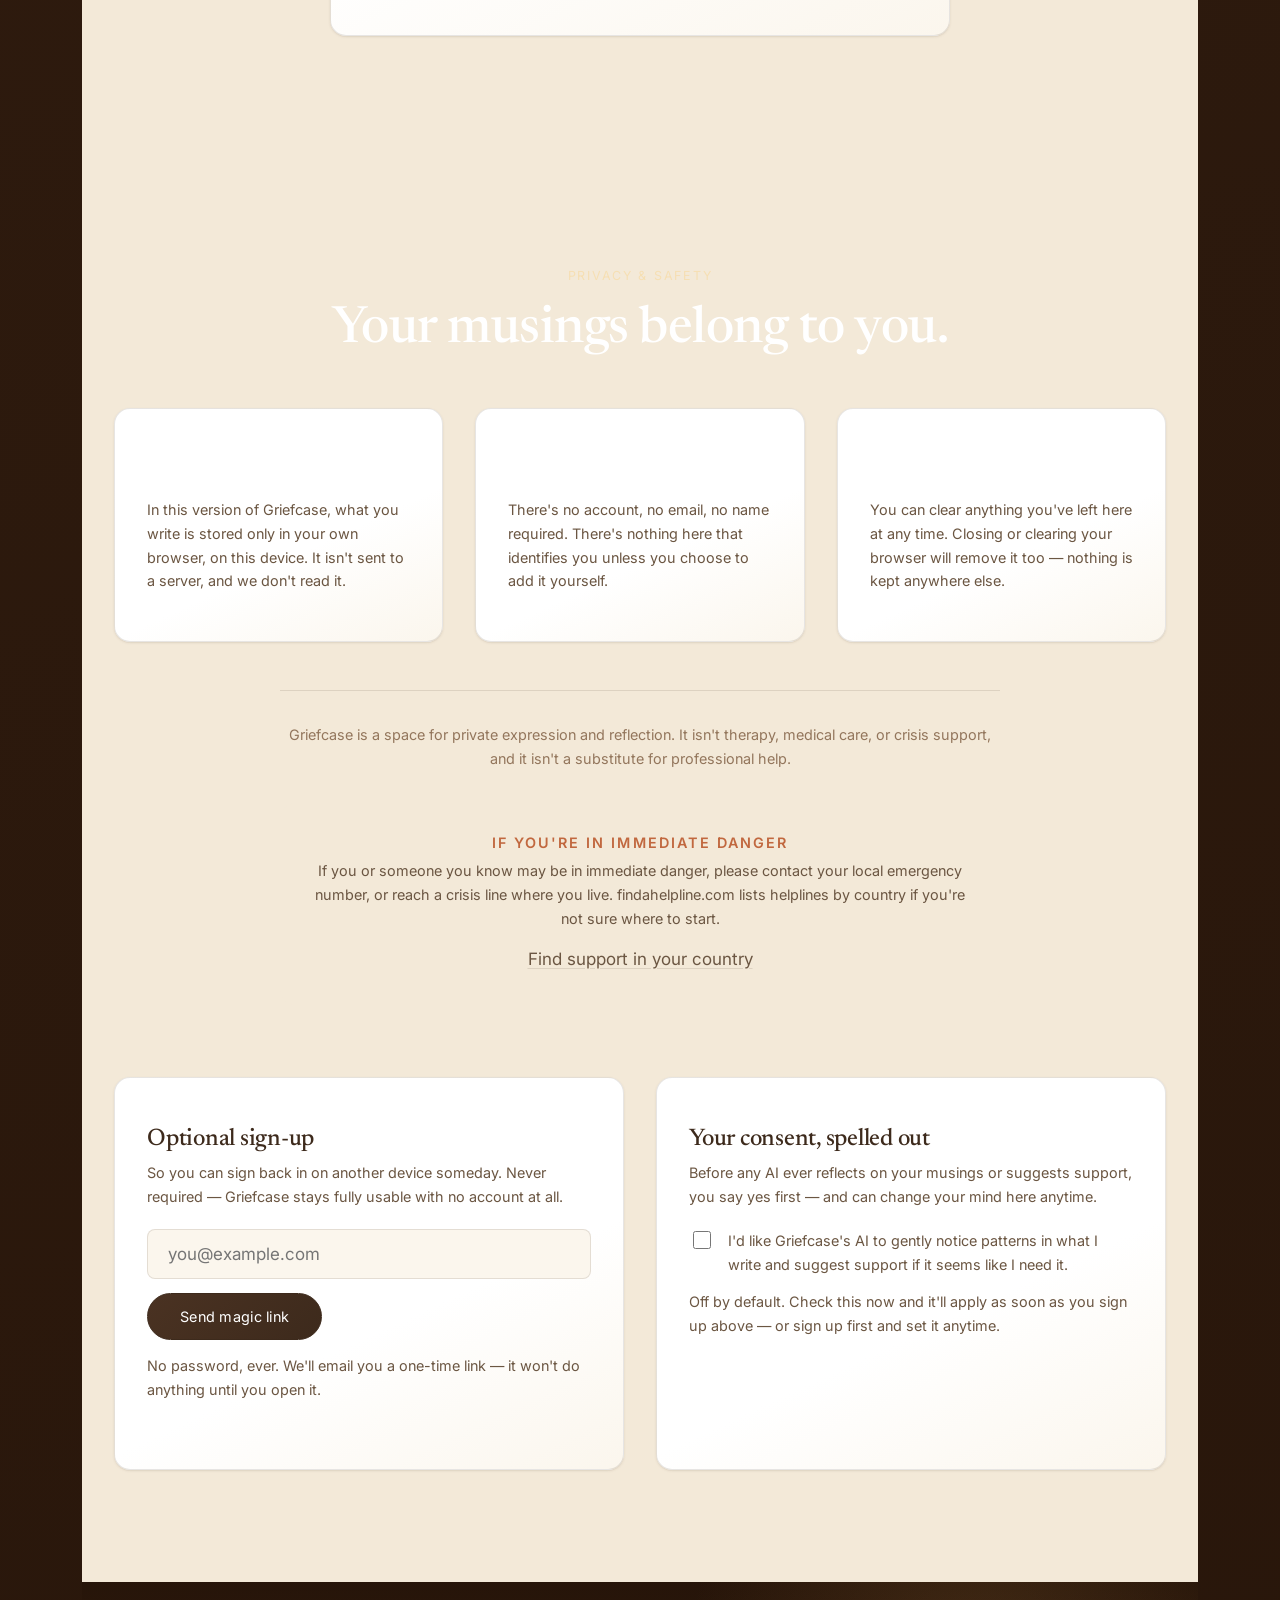
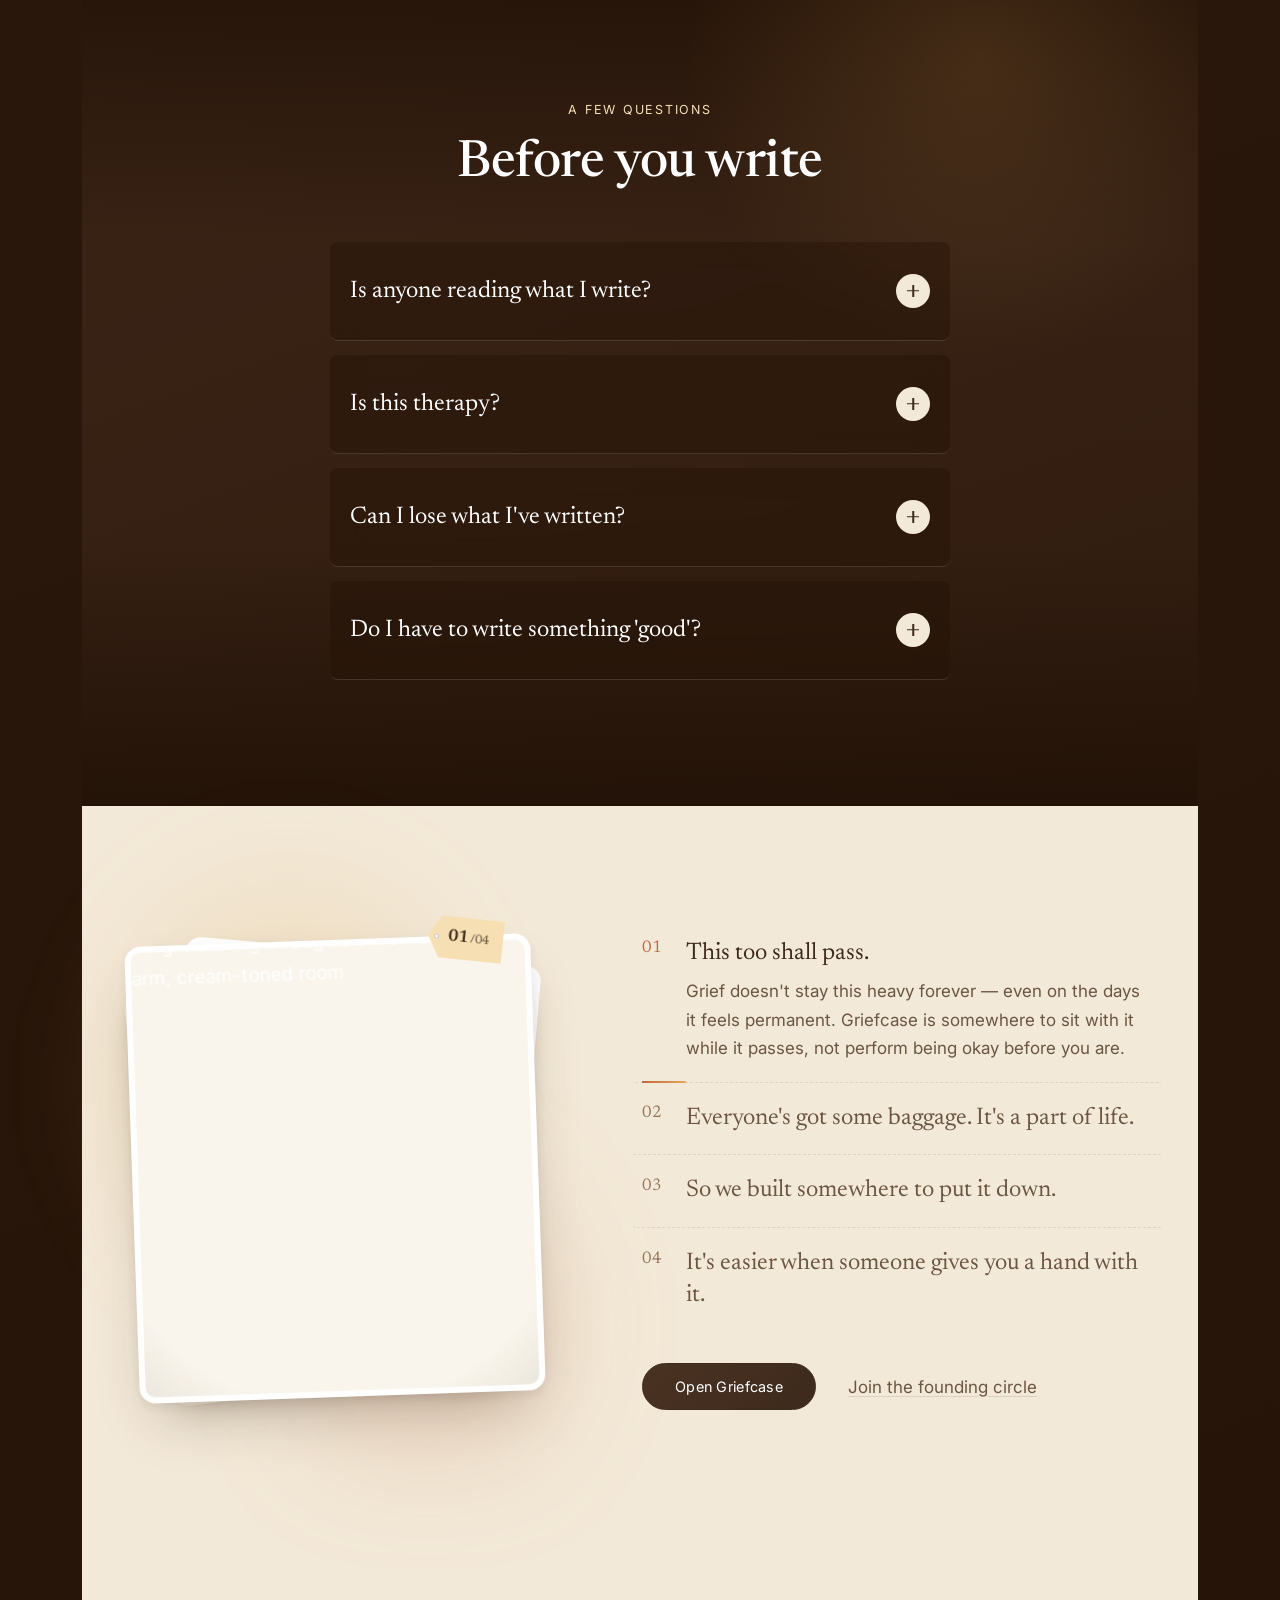
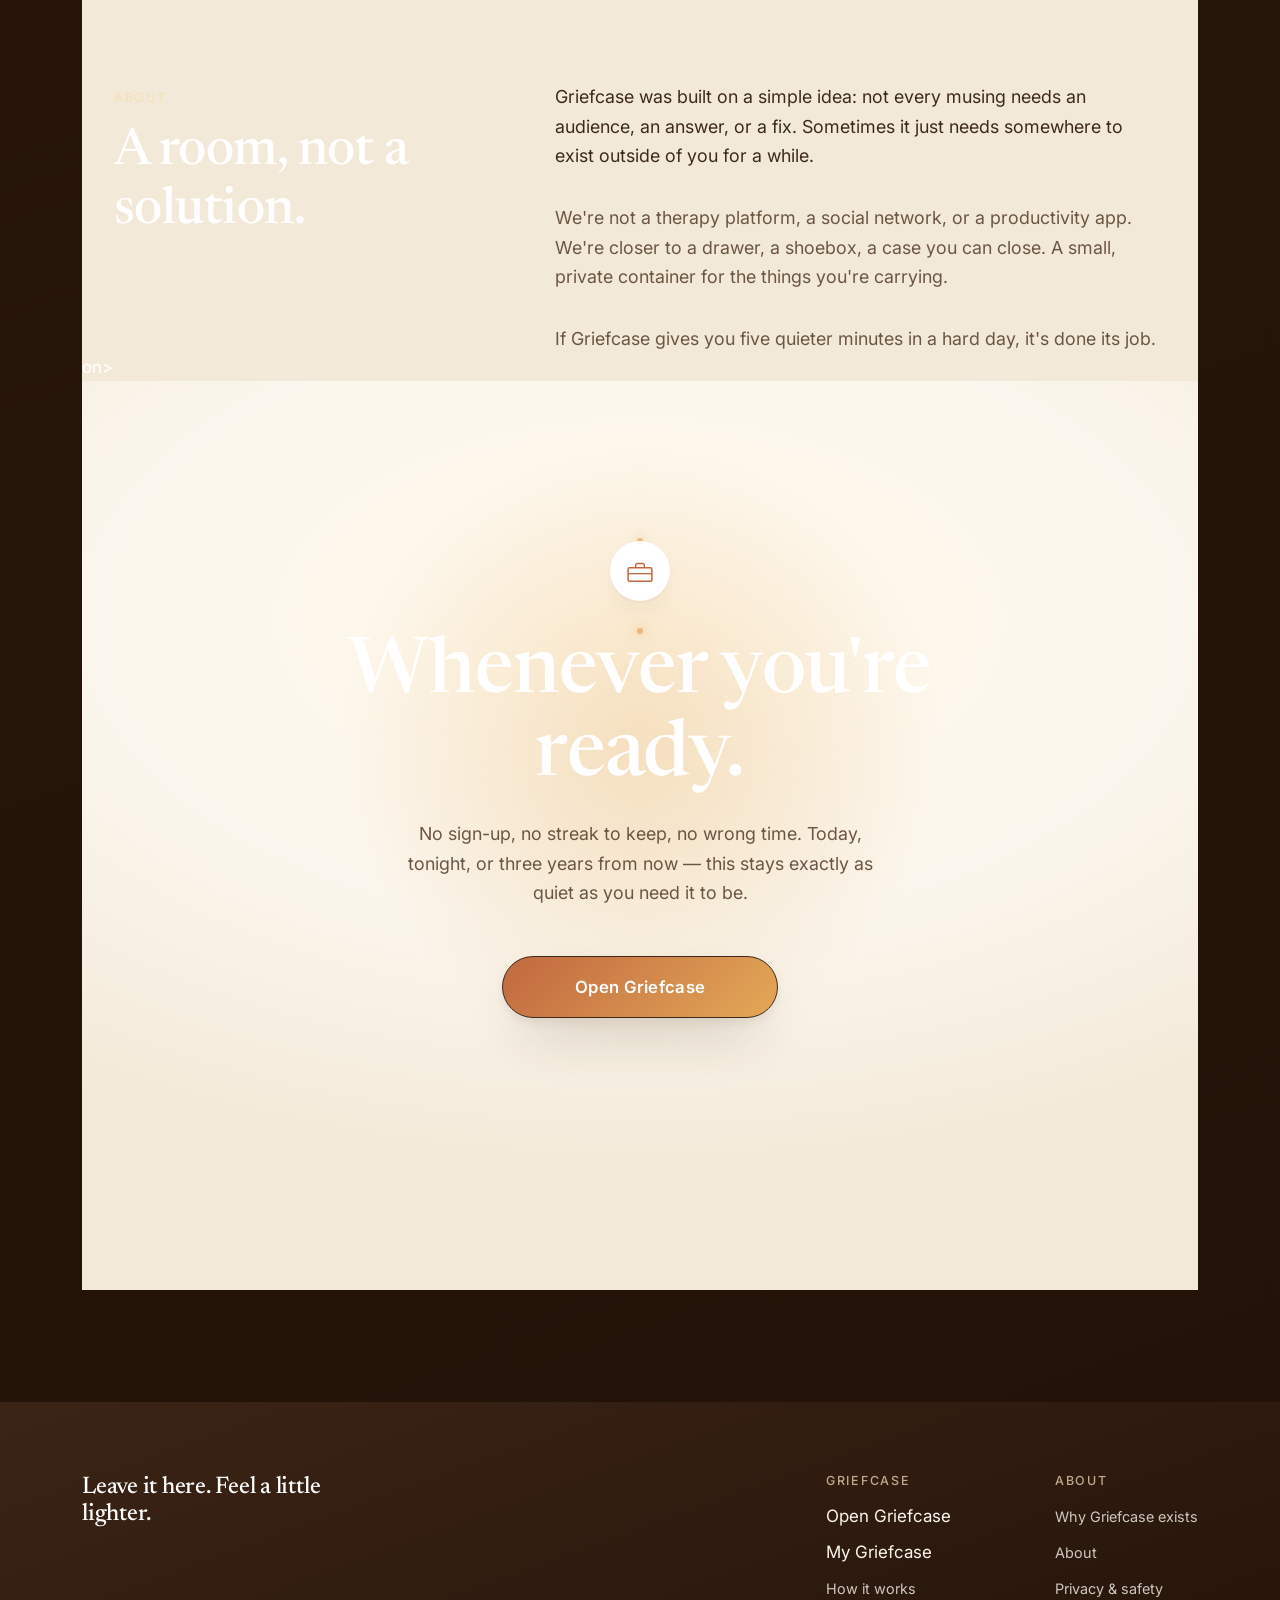
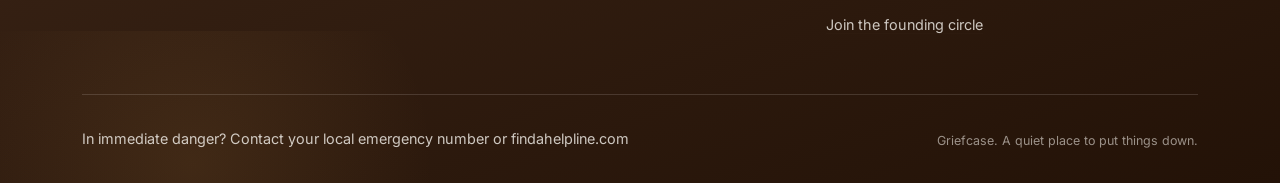
==== commit c0723492: "Redesign Vision section with dark background and light text • Added dark espresso background with gr" ====
--- a/index.html
+++ b/index.html
@@ -272,31 +272,27 @@
   <!-- ===================== VISION / WHERE THIS IS HEADED ===================== -->
   <section id="vision" class="section-alt">
     <div class="container">
-      <div class="section-head" data-reveal>
-        <span class="eyebrow" id="vision-eyebrow">Where this is headed</span>
-        <h2 id="vision-headline" style="font-size:var(--fs-h1)">Presence first. Solutions only if you want them.</h2>
-      </div>
-
-      <div class="vision-content" id="vision-copy" data-reveal>
-        <div class="vision-idea">
-          <div class="vision-idea-header">
-            <h3 class="vision-idea-label">Today</h3>
-          </div>
-          <p class="vision-idea-text">Griefcase today is exactly what you're using right now: a <span class="vision-highlight">private space to write and let go</span>, held only in your own browser. The thinking behind it is bigger than that, and it's honest to say so.</p>
-        </div>
-        
-        <div class="vision-idea">
-          <div class="vision-idea-header">
-            <h3 class="vision-idea-label">Why</h3>
-          </div>
-          <p class="vision-idea-text">Griefcase started from lived grief — from noticing that most people don't want a diagnosis on day one. They want to be <span class="vision-highlight">heard before anything else</span>. We believe in <span class="vision-highlight">support that adapts to a person</span>, instead of asking the person to adapt to a system.</p>
-        </div>
-        
-        <div class="vision-idea">
-          <div class="vision-idea-header">
-            <h3 class="vision-idea-label">What's next</h3>
-          </div>
-          <p class="vision-idea-text">The longer-term idea is a layered space that <span class="vision-highlight">only ever goes as deep as you choose</span>: reflective writing and listening, then peer support, then a clear path upward — counsellor, therapist, clinical psychologist, psychiatrist — for whenever more is genuinely wanted. Every step up would be <span class="vision-highlight">something you choose — never something a system decides for you</span>.</p>
+      <div class="vision-dark-wrapper" data-reveal>
+        <div class="section-head">
+          <span class="eyebrow" id="vision-eyebrow">Where this is headed</span>
+          <h2 id="vision-headline" class="vision-headline-dark">Presence first. Solutions only if you want them.</h2>
+        </div>
+
+        <div class="vision-content-dark" id="vision-copy">
+          <div class="vision-idea-dark">
+            <h3 class="vision-label-light">Today</h3>
+            <p class="vision-text-light">Griefcase is a private space to write and let go, held only in your browser.</p>
+          </div>
+          
+          <div class="vision-idea-dark">
+            <h3 class="vision-label-light">Why</h3>
+            <p class="vision-text-light">Most people don't want a diagnosis first. They want to be heard. They want support that adapts to them.</p>
+          </div>
+          
+          <div class="vision-idea-dark">
+            <h3 class="vision-label-light">What's next</h3>
+            <p class="vision-text-light">A layered space, only as deep as you choose: writing, peer support, then care pathways — all optional, always chosen by you.</p>
+          </div>
         </div>
       </div>
 
--- a/css/variables.css
+++ b/css/variables.css
@@ -43,7 +43,35 @@
   --gradient-card-sheen: linear-gradient(155deg, #FFFFFF 0%, var(--color-paper) 60%, var(--color-cream) 100%);
   --glow-gold: 0 0 0 8px rgba(227, 168, 87, 0.1);
 
-  /* ---- Typography ---- */
+
+  /* ---- Text hierarchy: semantic color system for readability ---- */
+  /* Use these instead of arbitrary opacity-based colors throughout the app */
+  
+  /* Primary text: main content, body copy, important information */
+  --text-primary: var(--color-charcoal);              /* #3D2A1C — dark espresso brown */
+  --text-primary-soft: var(--color-charcoal-soft);   /* #6B5642 — warm mid-brown for secondary headings */
+  
+  /* Secondary text: supporting information, metadata, muted labels */
+  --text-secondary: var(--color-taupe-deep);         /* #93765C — deeper taupe, readable but recessed */
+  
+  /* Tertiary text: very subtle, decorative, truly optional info */
+  --text-tertiary: rgba(61, 42, 28, 0.55);           /* charcoal at 55% — for decorative elements only */
+  
+  /* Text on dark backgrounds (espresso sections) */
+  --text-on-dark: var(--color-cream);                /* #FBF6ED — cream on dark */
+  --text-on-dark-soft: rgba(251, 248, 243, 0.8);    /* cream at 80% opacity for secondary info on dark */
+  --text-on-dark-muted: rgba(251, 248, 243, 0.65);  /* cream at 65% opacity for very subtle text on dark */
+  
+  /* Accent text: emphasis, highlights, interactive elements */
+  --text-accent: var(--color-gold);                  /* #E3A857 — full saturation gold for emphasis */
+  --text-accent-soft: var(--color-gold-soft);        /* #F6DFB3 — lighter gold for softer emphasis */
+  
+  /* Disabled/placeholder text */
+  --text-disabled: rgba(61, 42, 28, 0.4);            /* charcoal at 40% — for disabled states */
+  --text-placeholder: rgba(61, 42, 28, 0.35);        /* charcoal at 35% — for input placeholders */
+
+
+    /* ---- Typography ---- */
   --font-serif: "Newsreader", "Iowan Old Style", "Georgia", serif;
   --font-sans: "Inter", -apple-system, BlinkMacSystemFont, "Segoe UI", sans-serif;
 
--- a/css/components.css
+++ b/css/components.css
@@ -354,7 +354,7 @@
 .why-copy p {
   font-size: var(--fs-body-lg);
   margin-bottom: var(--space-5);
-  color: rgba(251,248,243,0.86);
+  color: var(--text-primary);
 }
 
 .why-quote {
@@ -967,7 +967,7 @@
 
 .faq-answer p {
   padding: 0 var(--space-4) var(--space-5);
-  color: rgba(251, 248, 243, 0.78);
+  color: var(--text-primary-soft);
   max-width: 58ch;
 }
 
@@ -1816,7 +1816,7 @@
 .install-banner strong { font-family: var(--font-serif); font-size: 1.05rem; font-weight: 500; }
 
 .install-banner-actions { display: flex; align-items: center; gap: var(--space-3); flex-shrink: 0; }
-.install-banner .btn-text { color: rgba(251,248,243,0.7); text-decoration-color: rgba(251,248,243,0.3); }
+.install-banner .btn-text { color: var(--text-on-dark); text-decoration-color: rgba(251, 248, 243, 0.5); }
 .install-banner .btn-text:hover { color: var(--color-paper); }
 
 @media (max-width: 640px) {
@@ -1923,7 +1923,7 @@
 }
 
 .philosophy-item:hover {
-  border-color: rgba(227, 168, 87, 0.3);
+  border-color: var(--text-secondary);
   background: linear-gradient(135deg, rgba(227, 168, 87, 0.1) 0%, rgba(193, 104, 63, 0.06) 100%);
   transform: translateY(-4px);
   box-shadow: 0 12px 32px rgba(193, 104, 63, 0.12);
@@ -2022,7 +2022,7 @@
   top: var(--space-4);
   left: var(--space-4);
   font-size: 3rem;
-  color: rgba(227, 168, 87, 0.3);
+  color: var(--text-secondary);
   font-family: var(--font-serif);
   line-height: 0;
 }
@@ -2042,7 +2042,7 @@
   display: block;
   margin-top: var(--space-4);
   font-size: var(--fs-body);
-  color: rgba(227, 168, 87, 0.8);
+  color: var(--text-accent);
   font-style: normal;
   font-family: var(--font-sans);
 }
@@ -2098,7 +2098,7 @@
   font-size: var(--fs-h3);
   font-family: var(--font-serif);
   line-height: 1.5;
-  color: rgba(251, 248, 243, 0.9);
+  color: var(--text-primary);
   font-weight: 400;
   margin: 0 0 var(--space-6) 0;
   max-width: 85%;
@@ -2145,28 +2145,28 @@
 .why-item-number {
   font-size: var(--fs-small);
   font-weight: 600;
-  color: rgba(227, 168, 87, 0.6);
+  color: var(--text-accent);
   flex-shrink: 0;
 }
 
 .why-item-title {
   font-size: var(--fs-body);
   font-family: var(--font-serif);
-  color: rgba(251, 248, 243, 0.9);
+  color: var(--text-primary);
   font-weight: 500;
   flex: 1;
 }
 
 .why-item-indicator {
   font-size: var(--fs-body);
-  color: rgba(227, 168, 87, 0.4);
+  color: var(--text-accent-soft);
   flex-shrink: 0;
   transition: color 0.3s ease;
   font-weight: 300;
 }
 
 .why-item-button--active .why-item-indicator {
-  color: rgba(227, 168, 87, 0.6);
+  color: var(--text-accent);
 }
 
 /* Reveal area */
@@ -2185,7 +2185,7 @@
 .why-reveal-text {
   font-size: var(--fs-body);
   line-height: var(--lh-relaxed);
-  color: rgba(251, 248, 243, 0.8);
+  color: var(--text-primary);
   margin: 0;
 }
 
@@ -2211,7 +2211,7 @@
 .why-quote cite {
   display: block;
   font-size: var(--fs-body);
-  color: rgba(227, 168, 87, 0.6);
+  color: var(--text-accent);
   font-style: normal;
   font-family: var(--font-sans);
   letter-spacing: 0.5px;
@@ -2278,12 +2278,91 @@
    VISION SECTION — Editorial Hierarchy & Composition
    ======================================================================== */
 
-.vision-content {
+/* Vision / Where this is headed — Dark Background ==================== */
+
+.vision-dark-wrapper {
+  background: linear-gradient(135deg, var(--color-espresso) 0%, var(--color-espresso-deep) 100%);
+  padding: var(--space-7) var(--space-6);
+  margin: var(--space-6) 0 var(--space-6) 0;
+  border-radius: var(--radius-lg);
+}
+
+.vision-dark-wrapper .section-head {
+  margin-bottom: var(--space-6);
+}
+
+.vision-headline-dark {
+  font-size: var(--fs-h2);
+  font-family: var(--font-serif);
+  color: rgba(139, 109, 78, 0.7);
+  font-weight: 400;
+  margin: 0.5rem 0 0 0;
+  line-height: 1.4;
+}
+
+.vision-content-dark {
   display: grid;
-  grid-template-columns: 1fr;
-  gap: 3.5rem;
-  margin-top: 2rem;
-}
+  grid-template-columns: repeat(3, 1fr);
+  gap: 2.5rem;
+}
+
+.vision-idea-dark {
+  display: flex;
+  flex-direction: column;
+  gap: 0.75rem;
+}
+
+.vision-label-light {
+  font-size: var(--fs-small);
+  font-family: var(--font-sans);
+  font-weight: 600;
+  text-transform: uppercase;
+  letter-spacing: 0.08em;
+  color: rgba(246, 223, 179, 0.9);
+  margin: 0;
+}
+
+.vision-text-light {
+  font-size: 1.0rem;
+  line-height: 1.75;
+  color: rgba(251, 248, 243, 0.85);
+  margin: 0;
+  font-weight: 400;
+}
+
+/* Responsive: stack on smaller screens */
+@media (max-width: 1024px) {
+  .vision-dark-wrapper {
+    padding: var(--space-6) var(--space-5);
+    margin: var(--space-5) 0 var(--space-5) 0;
+  }
+
+  .vision-content-dark {
+    grid-template-columns: 1fr;
+    gap: 2rem;
+  }
+
+  .vision-headline-dark {
+    font-size: var(--fs-h3);
+  }
+}
+
+@media (max-width: 768px) {
+  .vision-dark-wrapper {
+    padding: var(--space-5) var(--space-4);
+    margin: var(--space-4) 0 var(--space-4) 0;
+  }
+
+  .vision-content-dark {
+    gap: 1.5rem;
+  }
+
+  .vision-text-light {
+    font-size: 0.975rem;
+    line-height: 1.7;
+  }
+}
+
 
 .vision-idea {
   display: flex;
@@ -2297,7 +2376,7 @@
   font-size: var(--fs-small);
   font-family: var(--font-sans);
   font-weight: 600;
-  color: rgba(0, 0, 0, 0.5);
+  color: var(--text-secondary);
   text-transform: uppercase;
   letter-spacing: 1px;
   margin: 0 0 0.5rem 0;
@@ -2307,7 +2386,7 @@
 .vision-idea p {
   font-size: 1.0625rem;
   line-height: 1.9;
-  color: rgba(0, 0, 0, 0.82);
+  color: var(--text-primary);
   margin: 0;
   max-width: 75ch;
 }
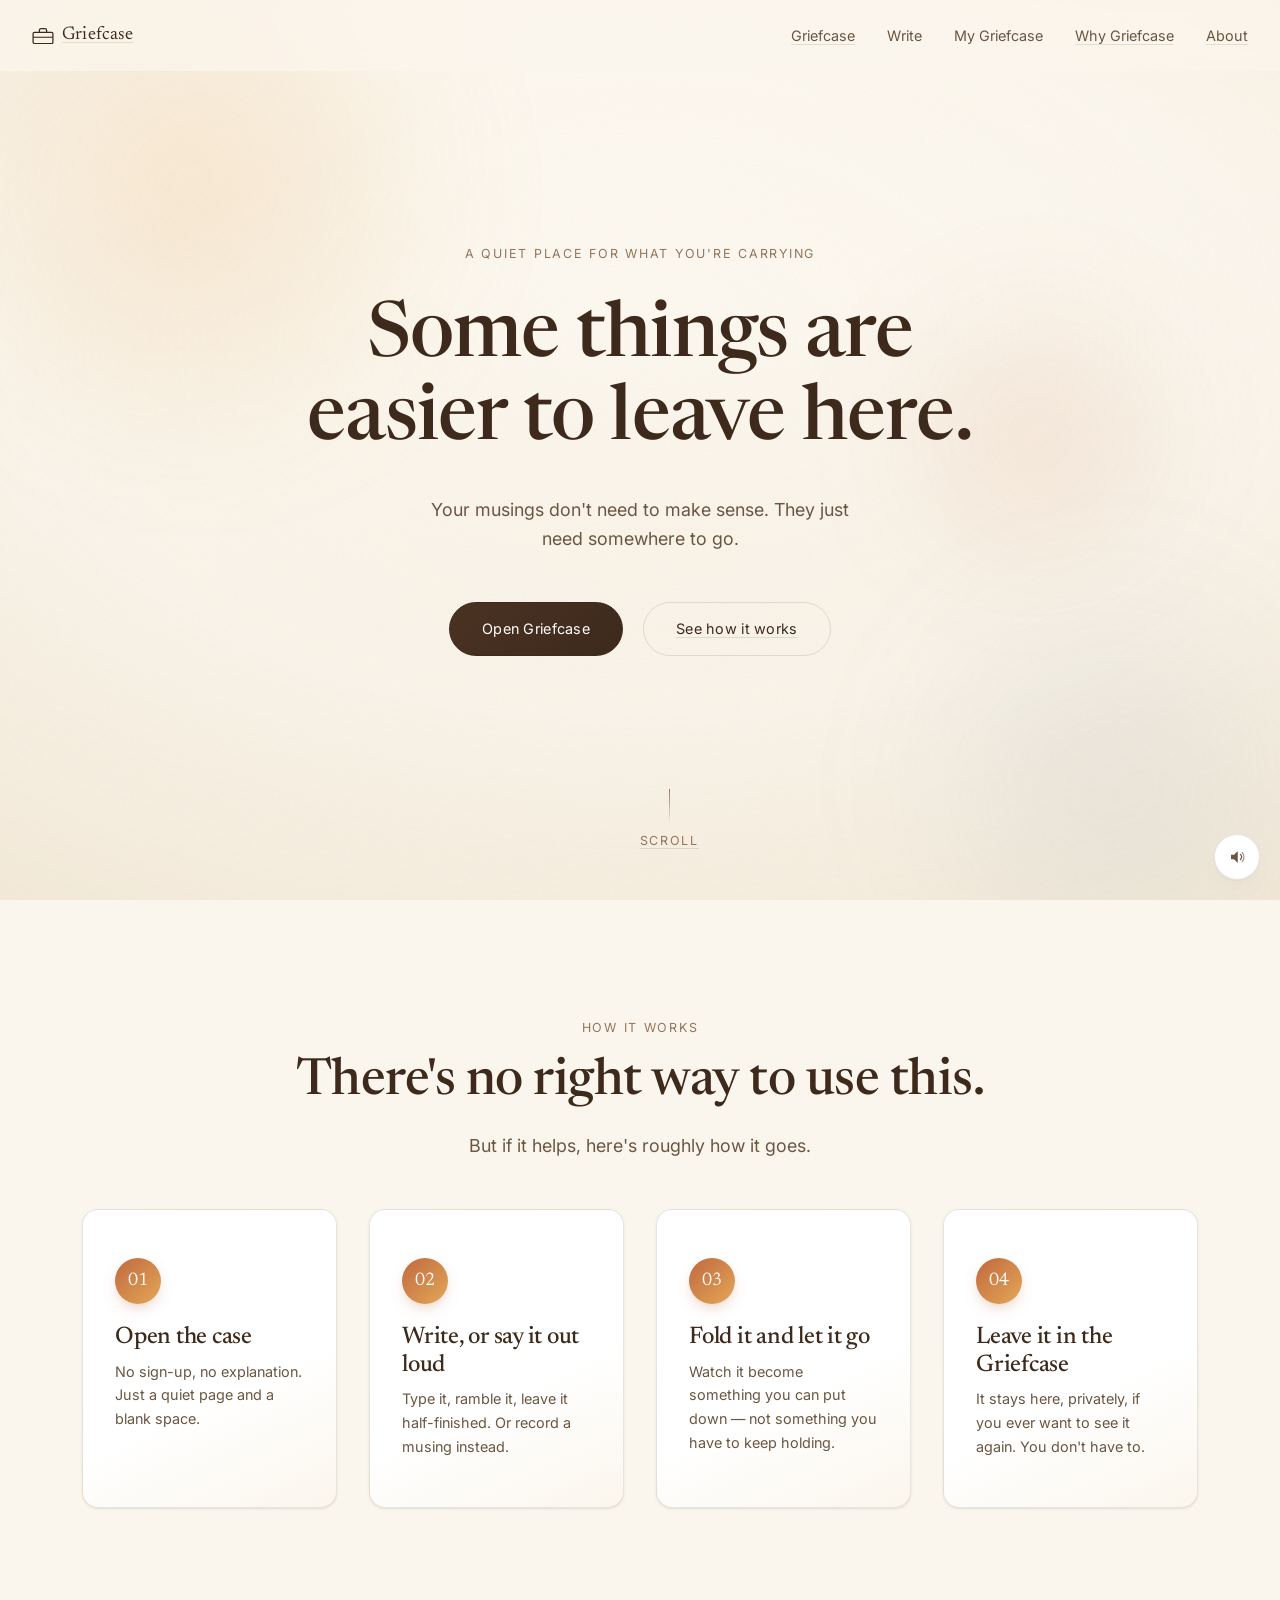
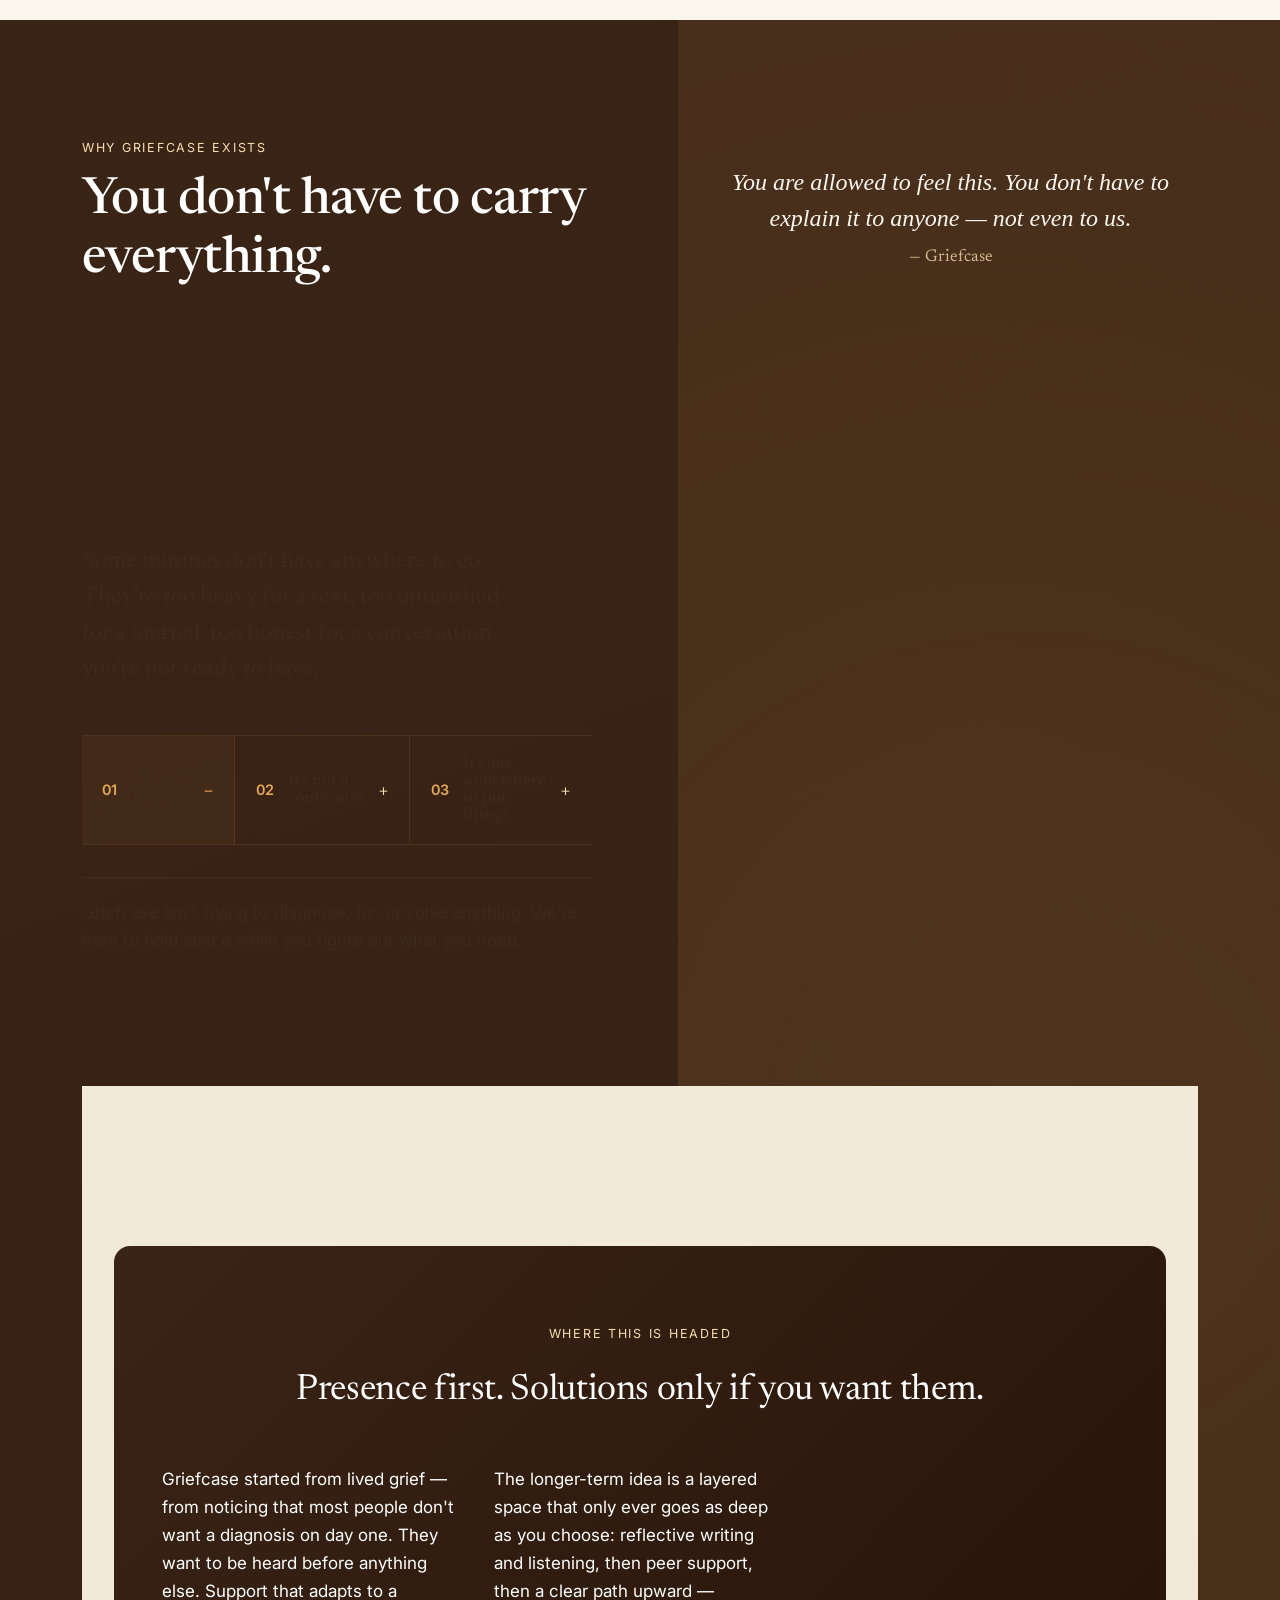
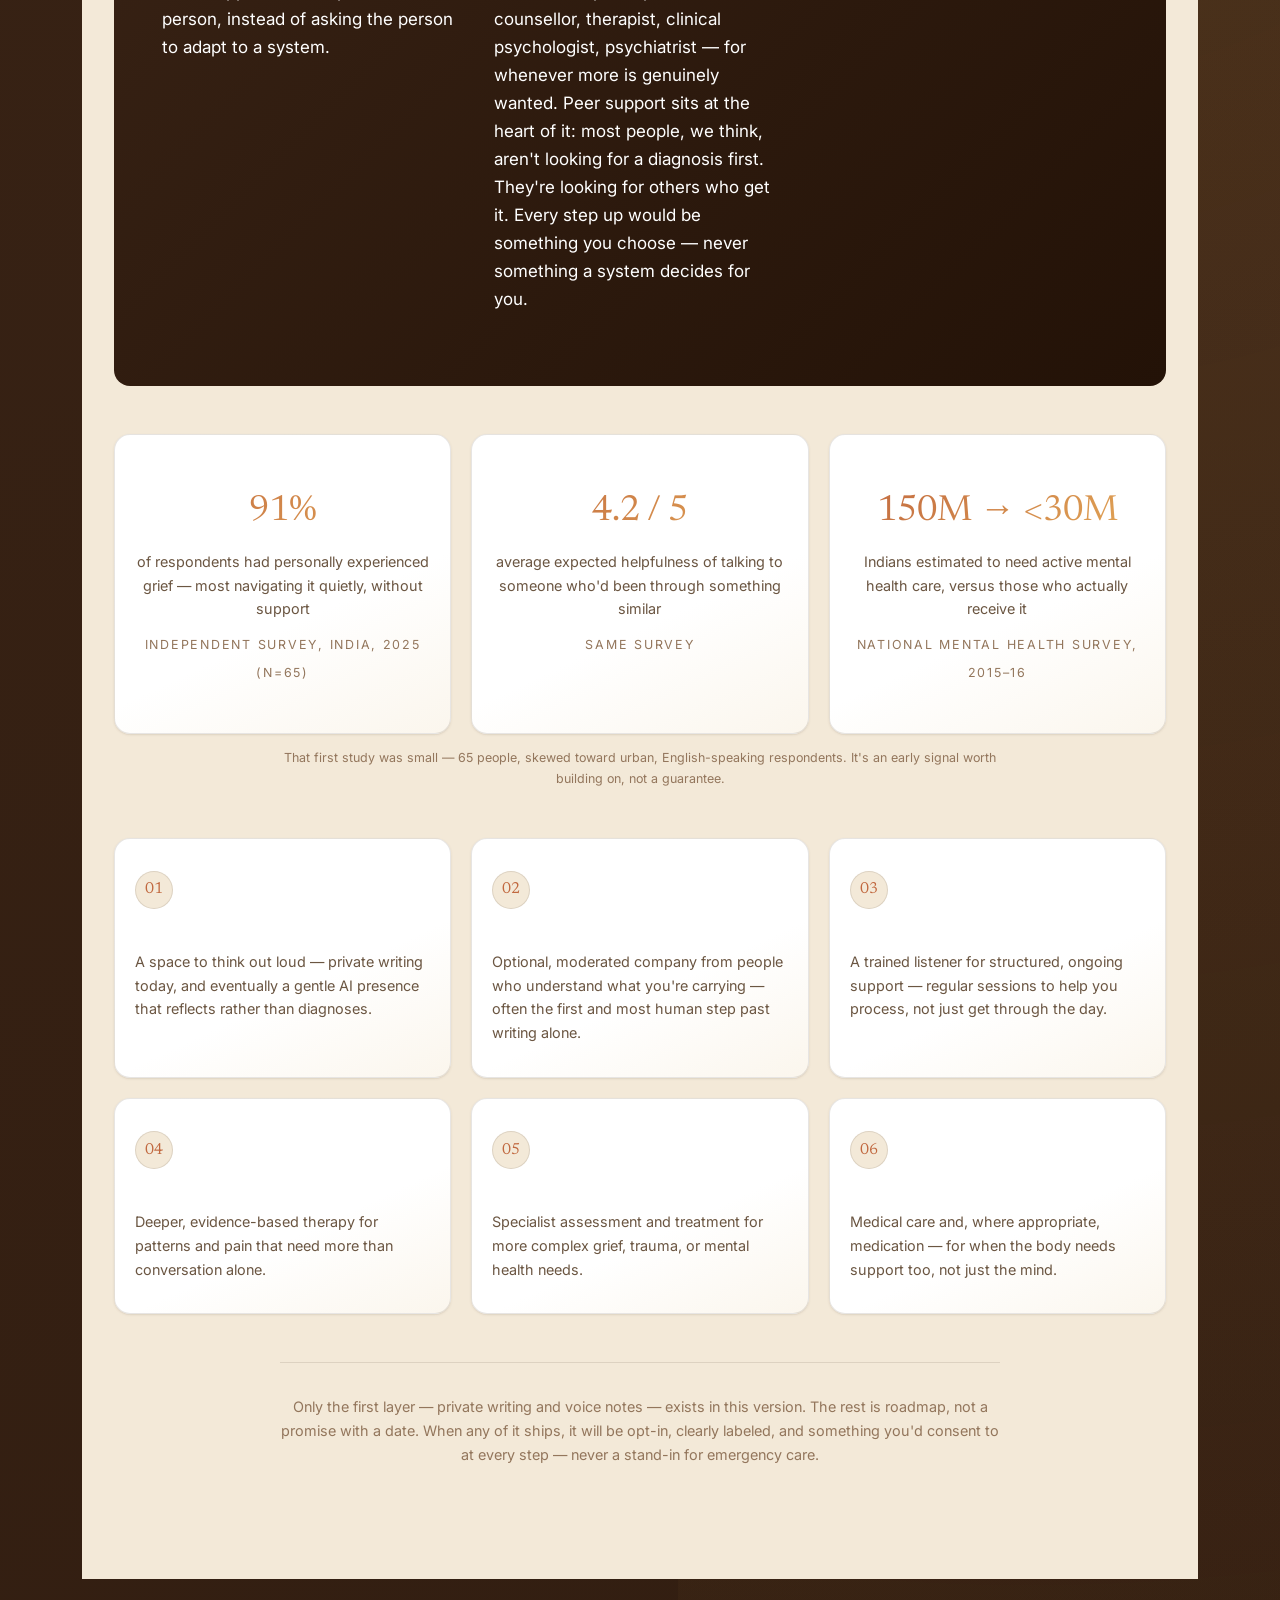
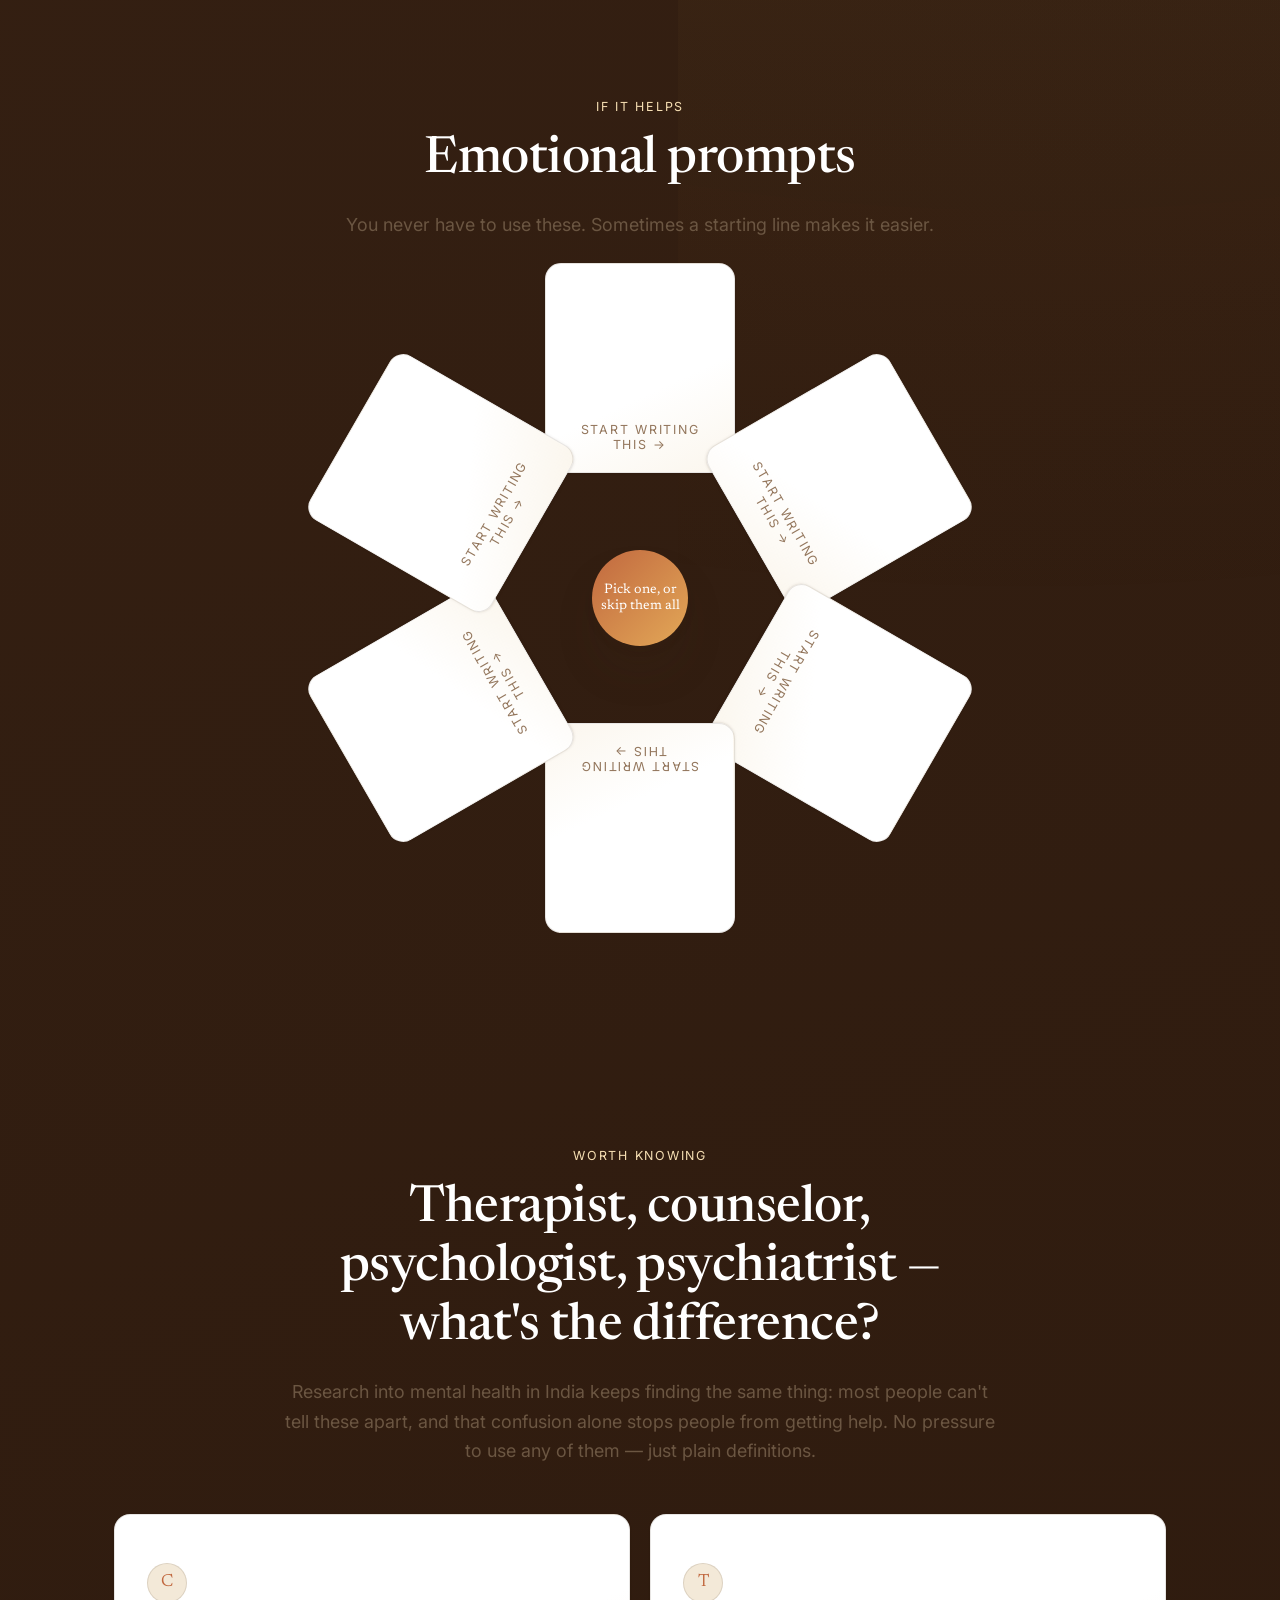
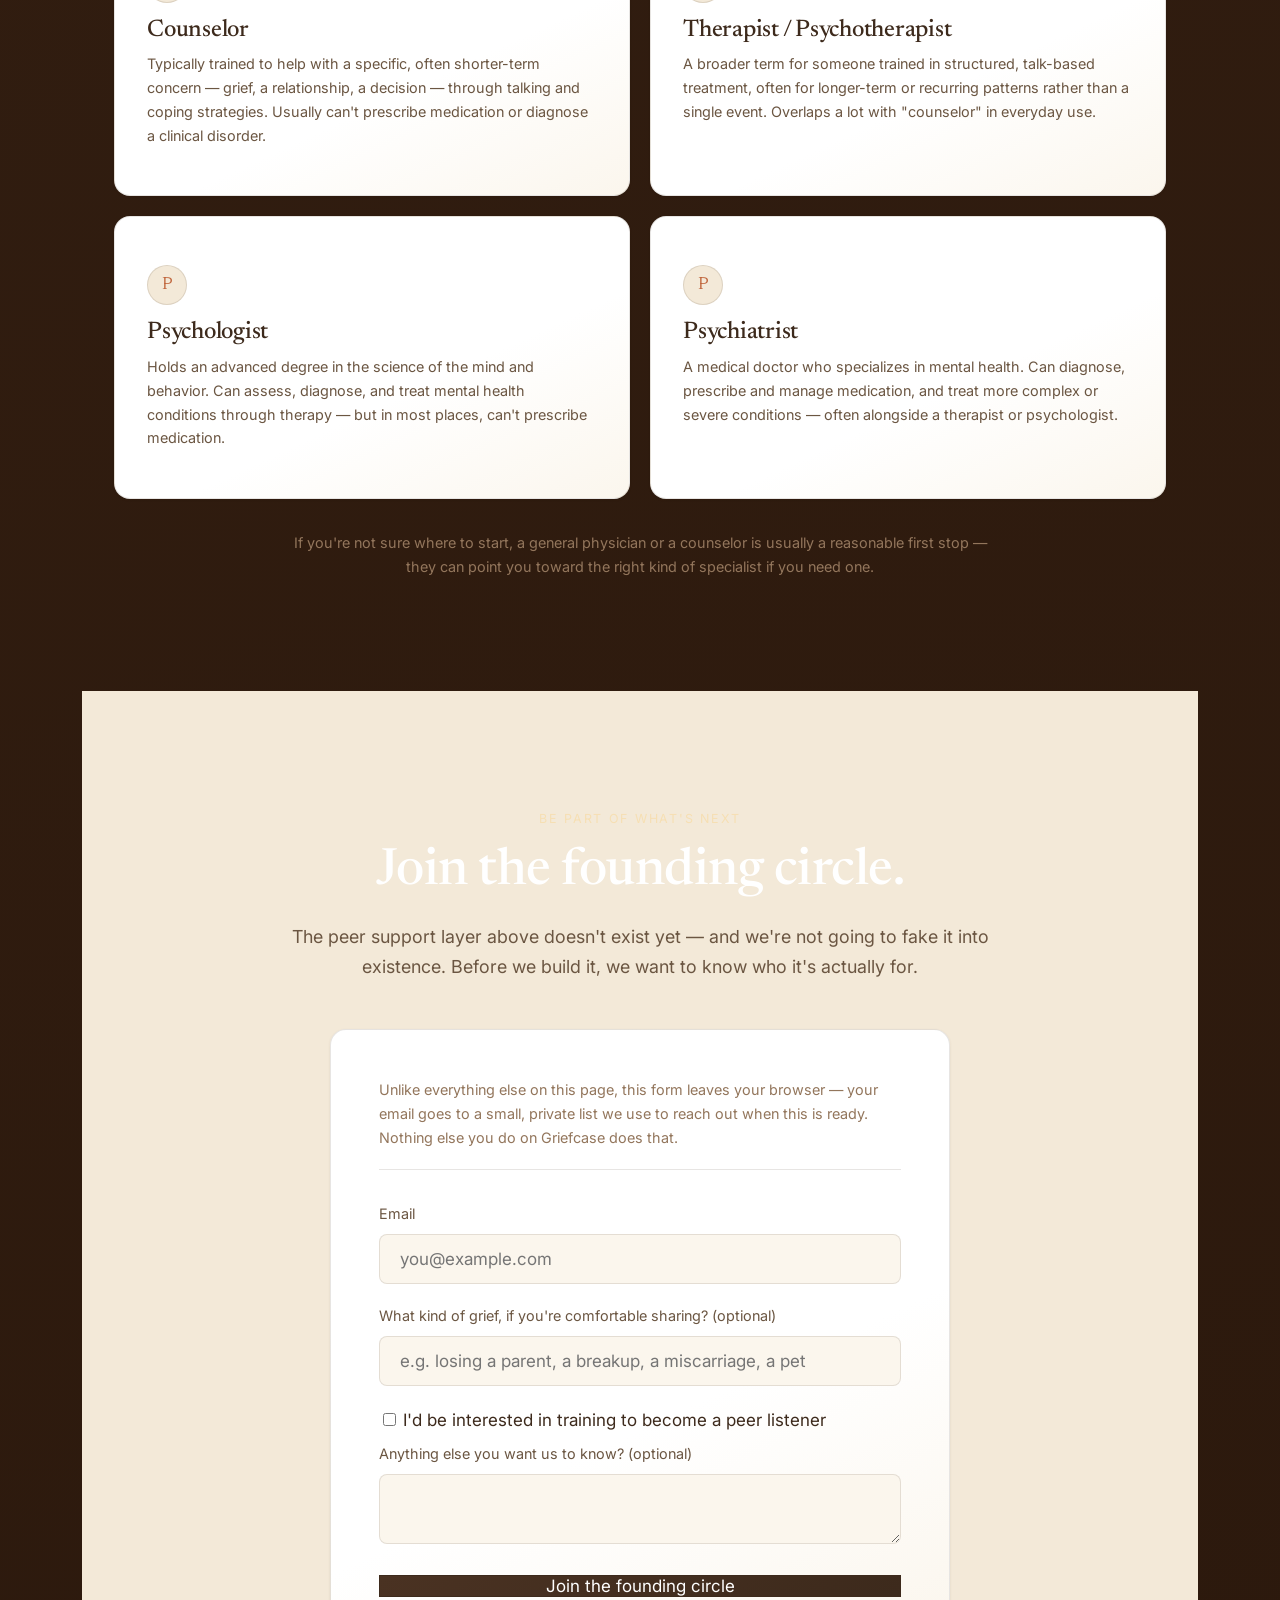
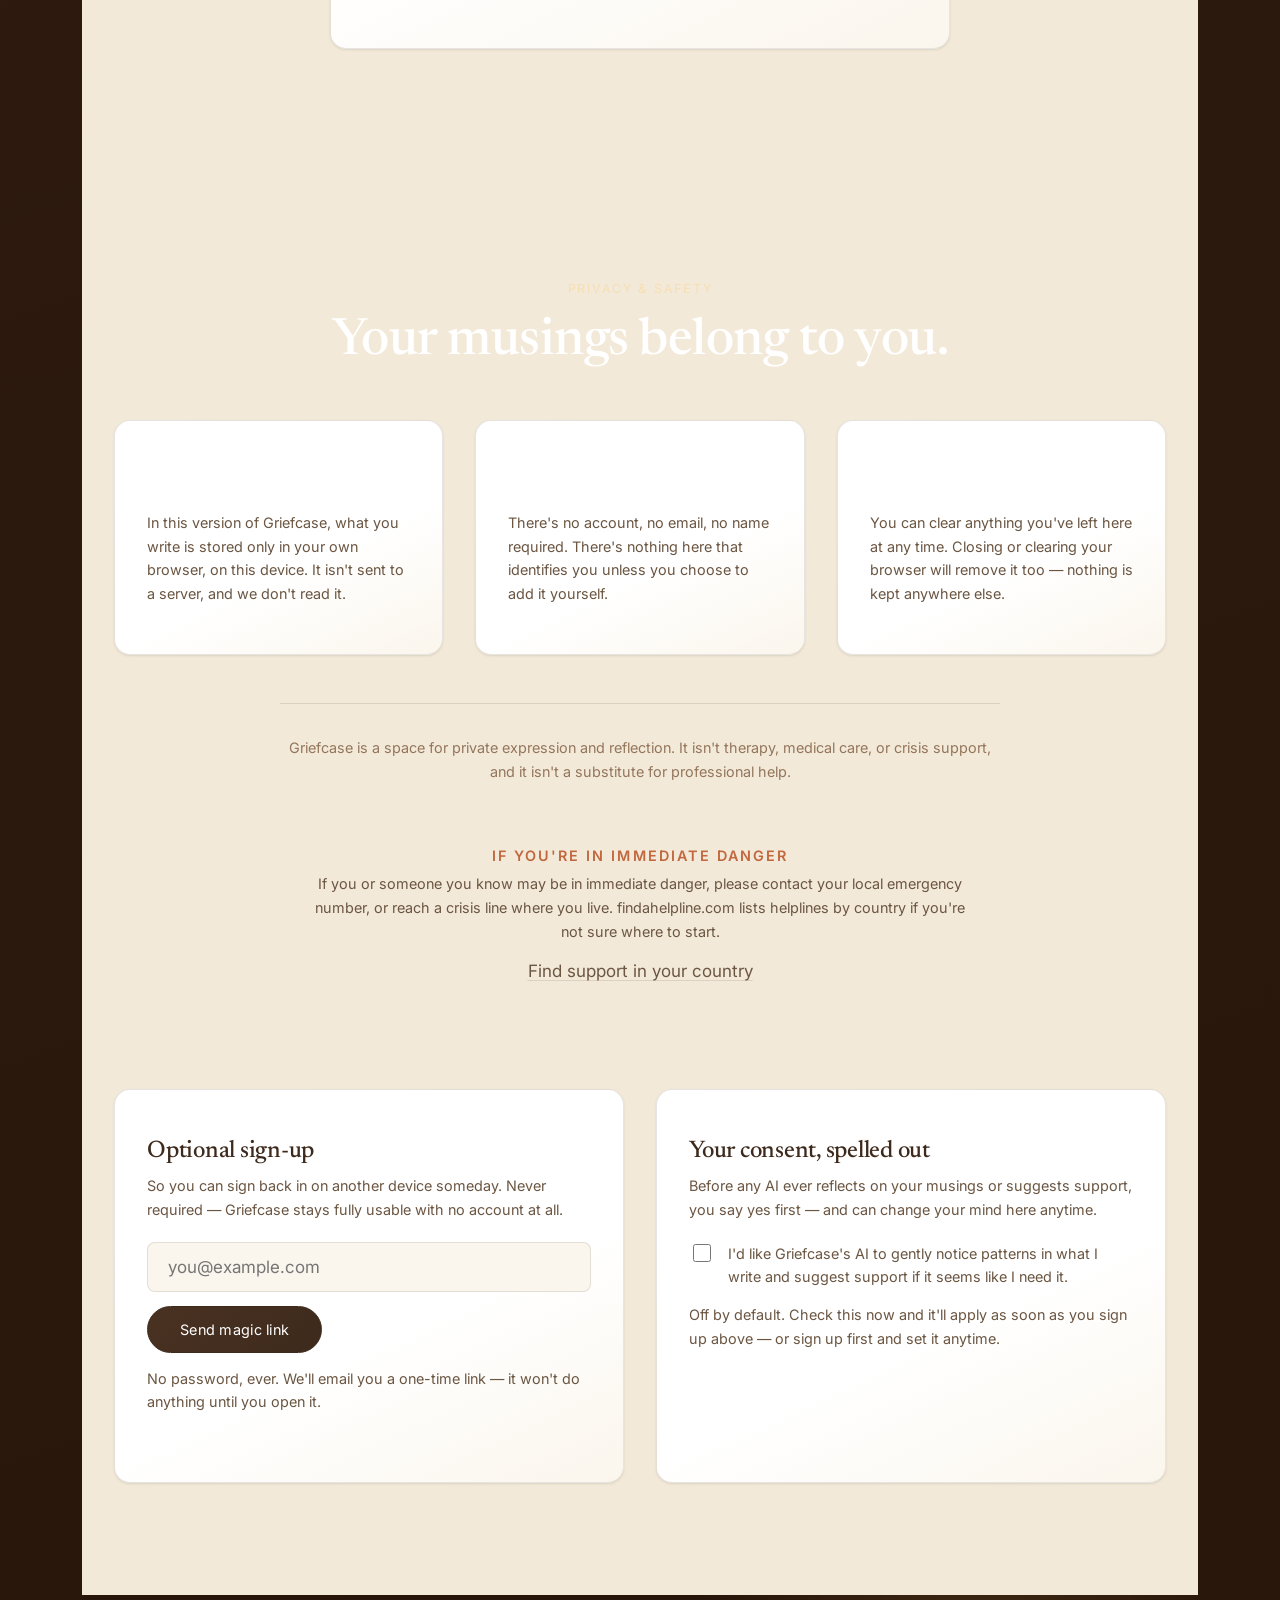
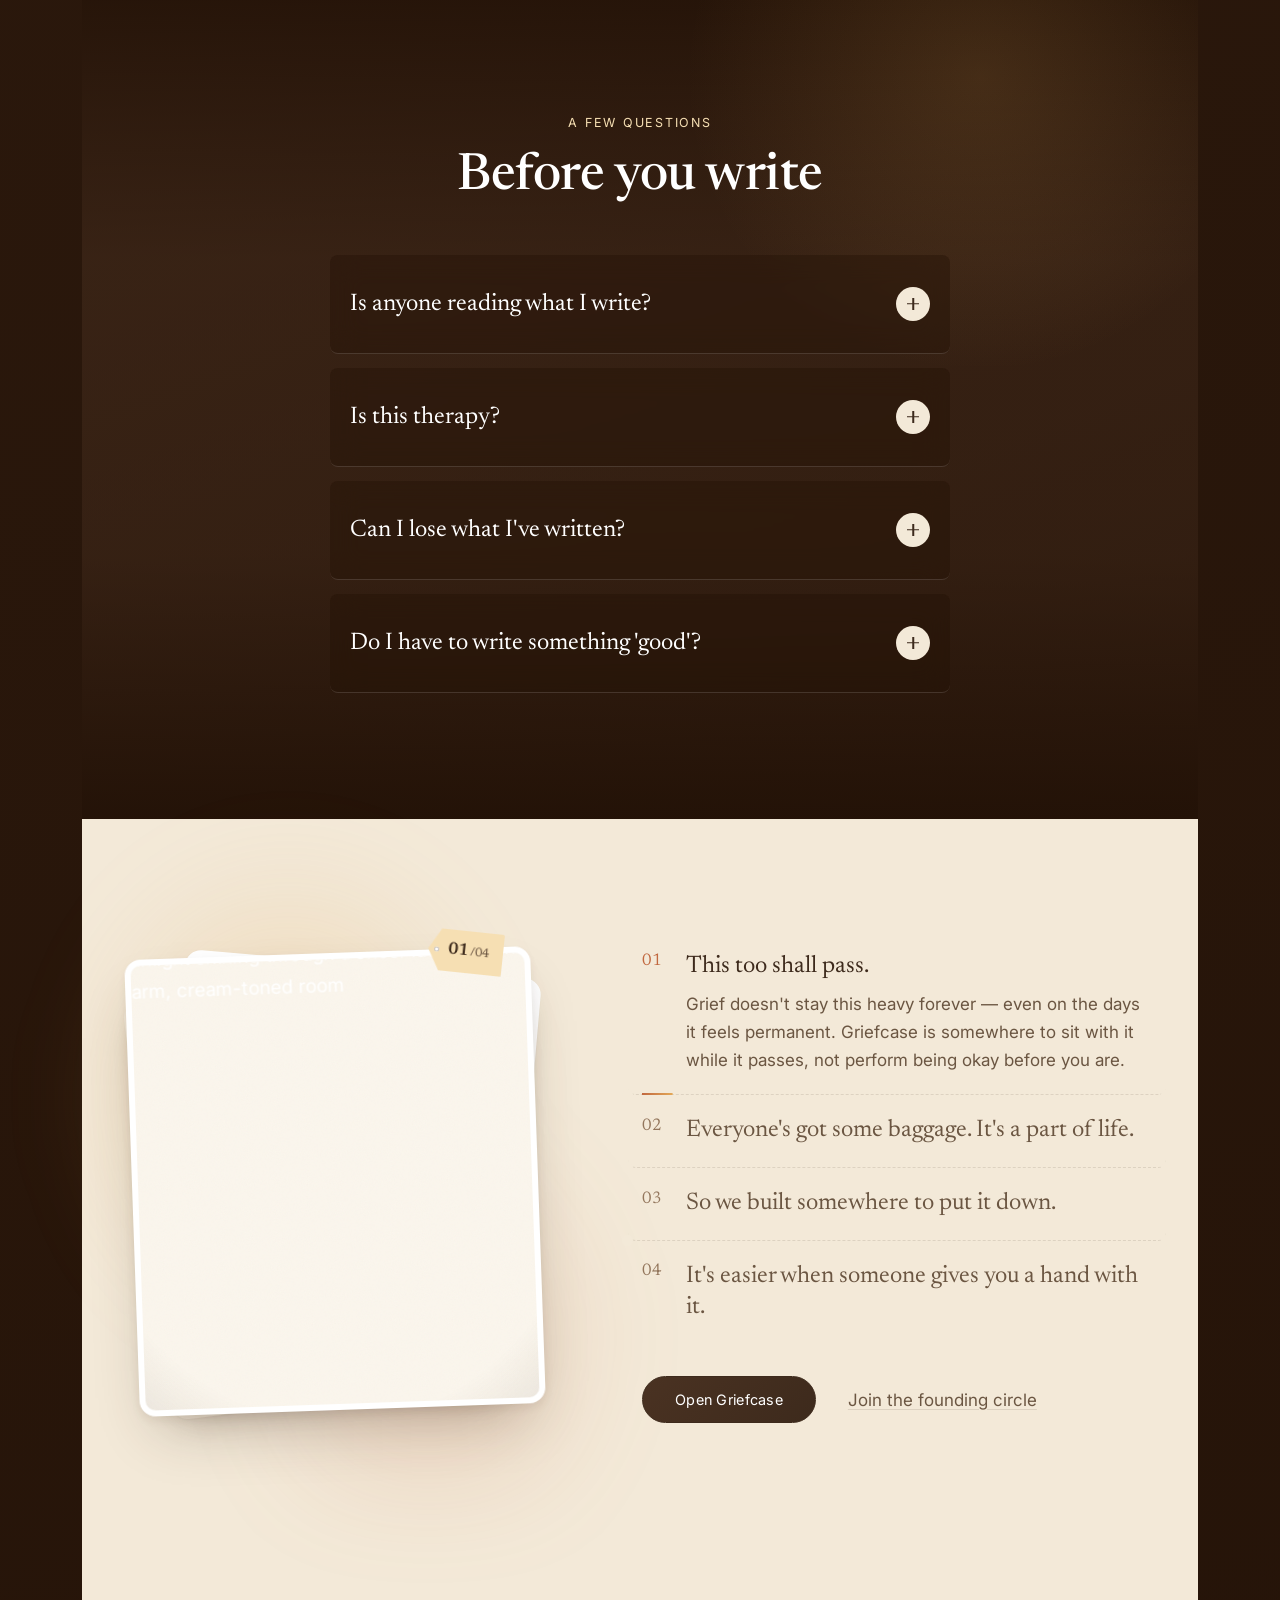
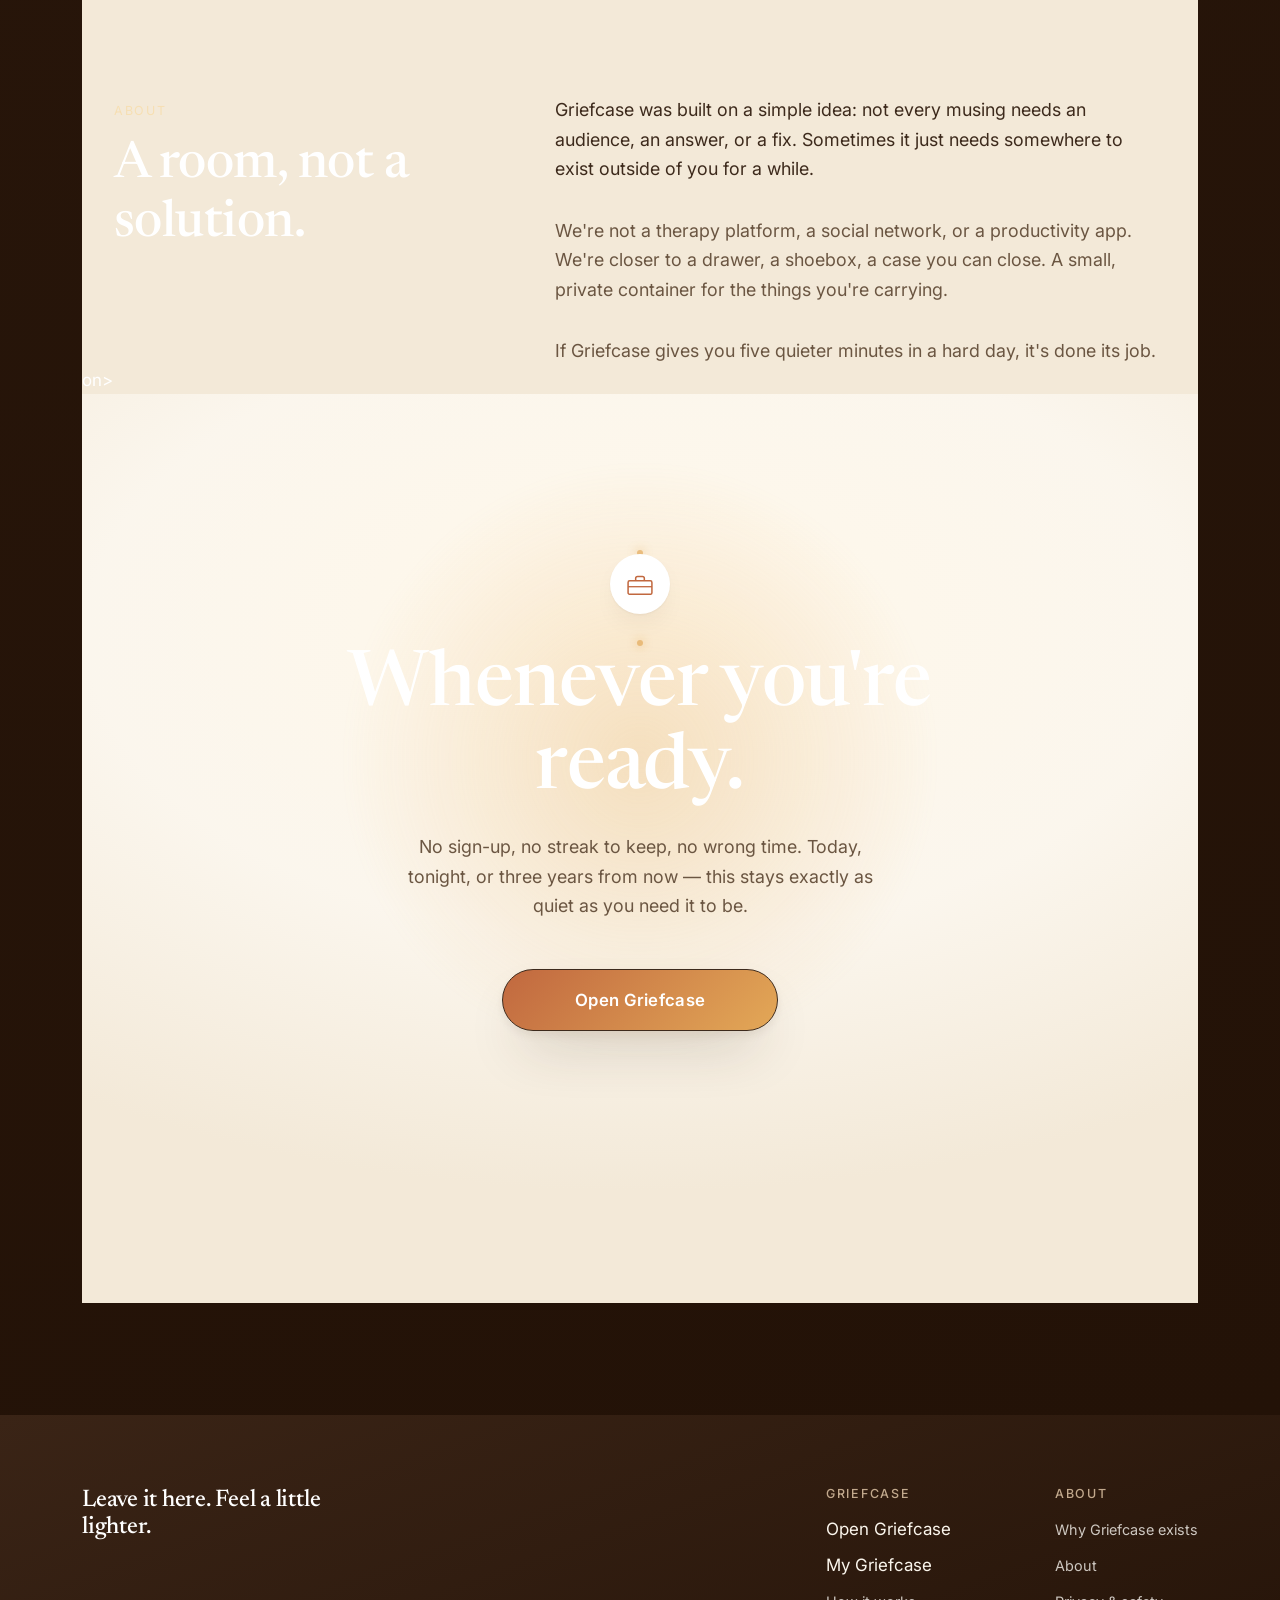
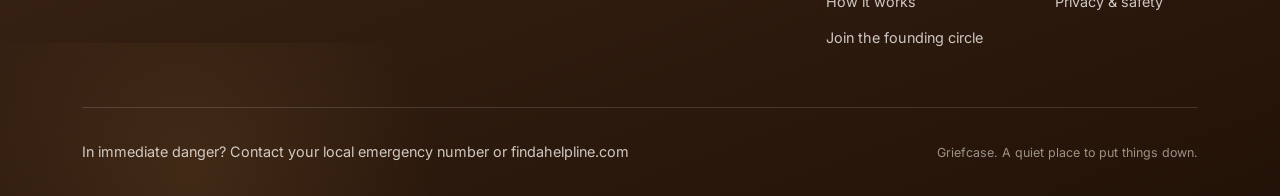
==== commit 8ab38f2c: "Reorganize Why section: move quote below headline, add light gold color • Moved quote 'You are allow" ====
--- a/index.html
+++ b/index.html
@@ -201,6 +201,12 @@
           <h2 id="why-headline" style="font-size:var(--fs-h1)">You don't have to carry everything.</h2>
         </div>
         
+        <!-- Quote right after headline -->
+        <blockquote class="why-quote-top" data-reveal>
+          <p class="why-quote-text">You are allowed to feel this. You don't have to explain it to anyone — not even to us.</p>
+          <cite>— Griefcase</cite>
+        </blockquote>
+        
         <div class="why-wrapper" data-reveal>
           <p class="why-intro">Some musings don't have anywhere to go. They're too heavy for a text, too unfinished for a journal, too honest for a conversation you're not ready to have.</p>
           
@@ -230,12 +236,6 @@
             <p class="why-reveal-text">Griefcase isn't trying to diagnose, fix, or solve anything. We're here to hold space while you figure out what you need.</p>
           </div>
         </div>
-        
-        <!-- Quote section -->
-        <blockquote class="why-quote" data-reveal>
-          <p>You are allowed to feel this. You don't have to explain it to anyone — not even to us.</p>
-          <cite>— Griefcase</cite>
-        </blockquote>
       </div>
       
       <script>
--- a/css/components.css
+++ b/css/components.css
@@ -380,6 +380,33 @@
 @media (max-width: 860px) {
   .why-layout { grid-template-columns: 1fr; gap: var(--space-6); }
 }
+/* Quote positioned at top of why section */
+.why-quote-top {
+  margin: var(--space-5) 0 var(--space-6) 0;
+  padding: 0;
+  font-family: var(--font-serif);
+  font-size: 1.15rem;
+  line-height: 1.6;
+  font-weight: 400;
+  text-align: center;
+  border: none;
+}
+
+.why-quote-text {
+  color: rgba(246, 223, 179, 1);
+  font-style: italic;
+  margin: 0 0 var(--space-3) 0;
+}
+
+.why-quote-top cite {
+  display: block;
+  font-size: var(--fs-body);
+  color: rgba(246, 223, 179, 0.8);
+  font-style: normal;
+  margin-top: var(--space-2);
+}
+
+
 
 /* ==========================================================================
    VISION ("Where this is headed")
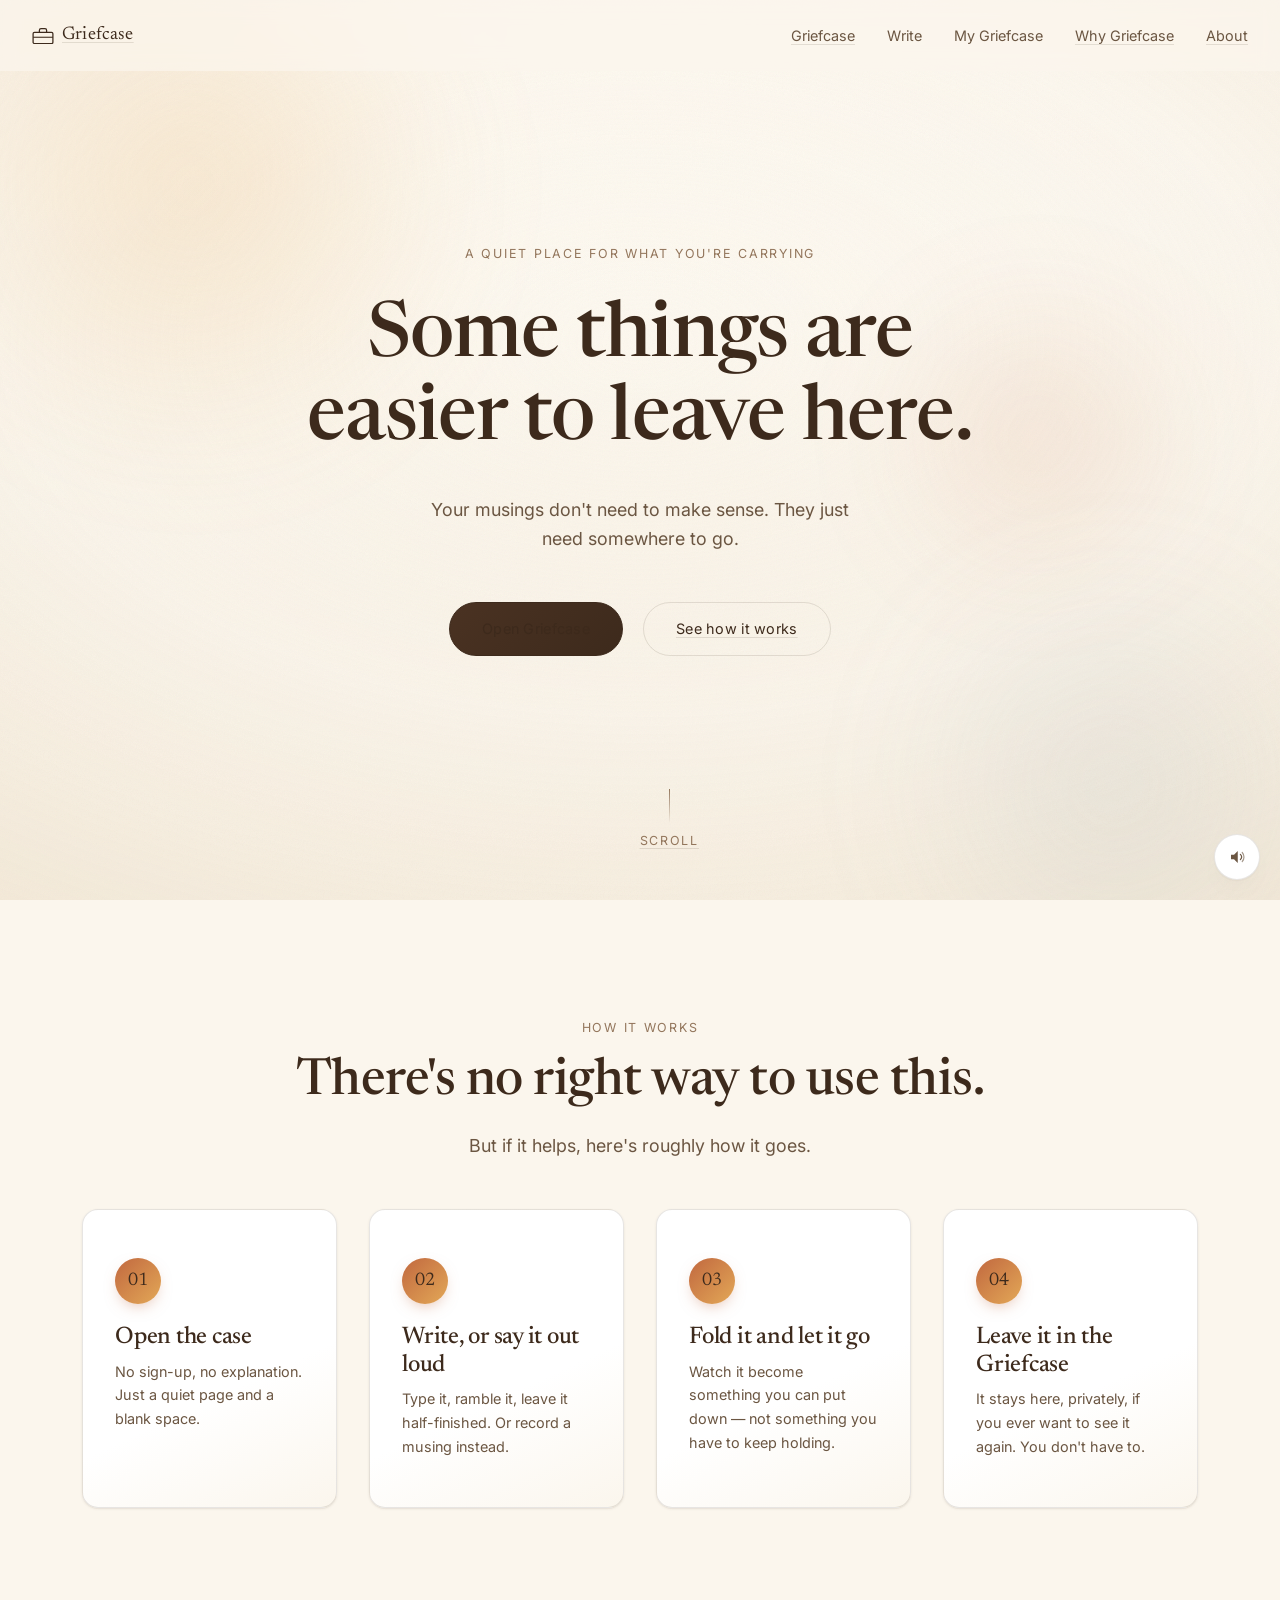
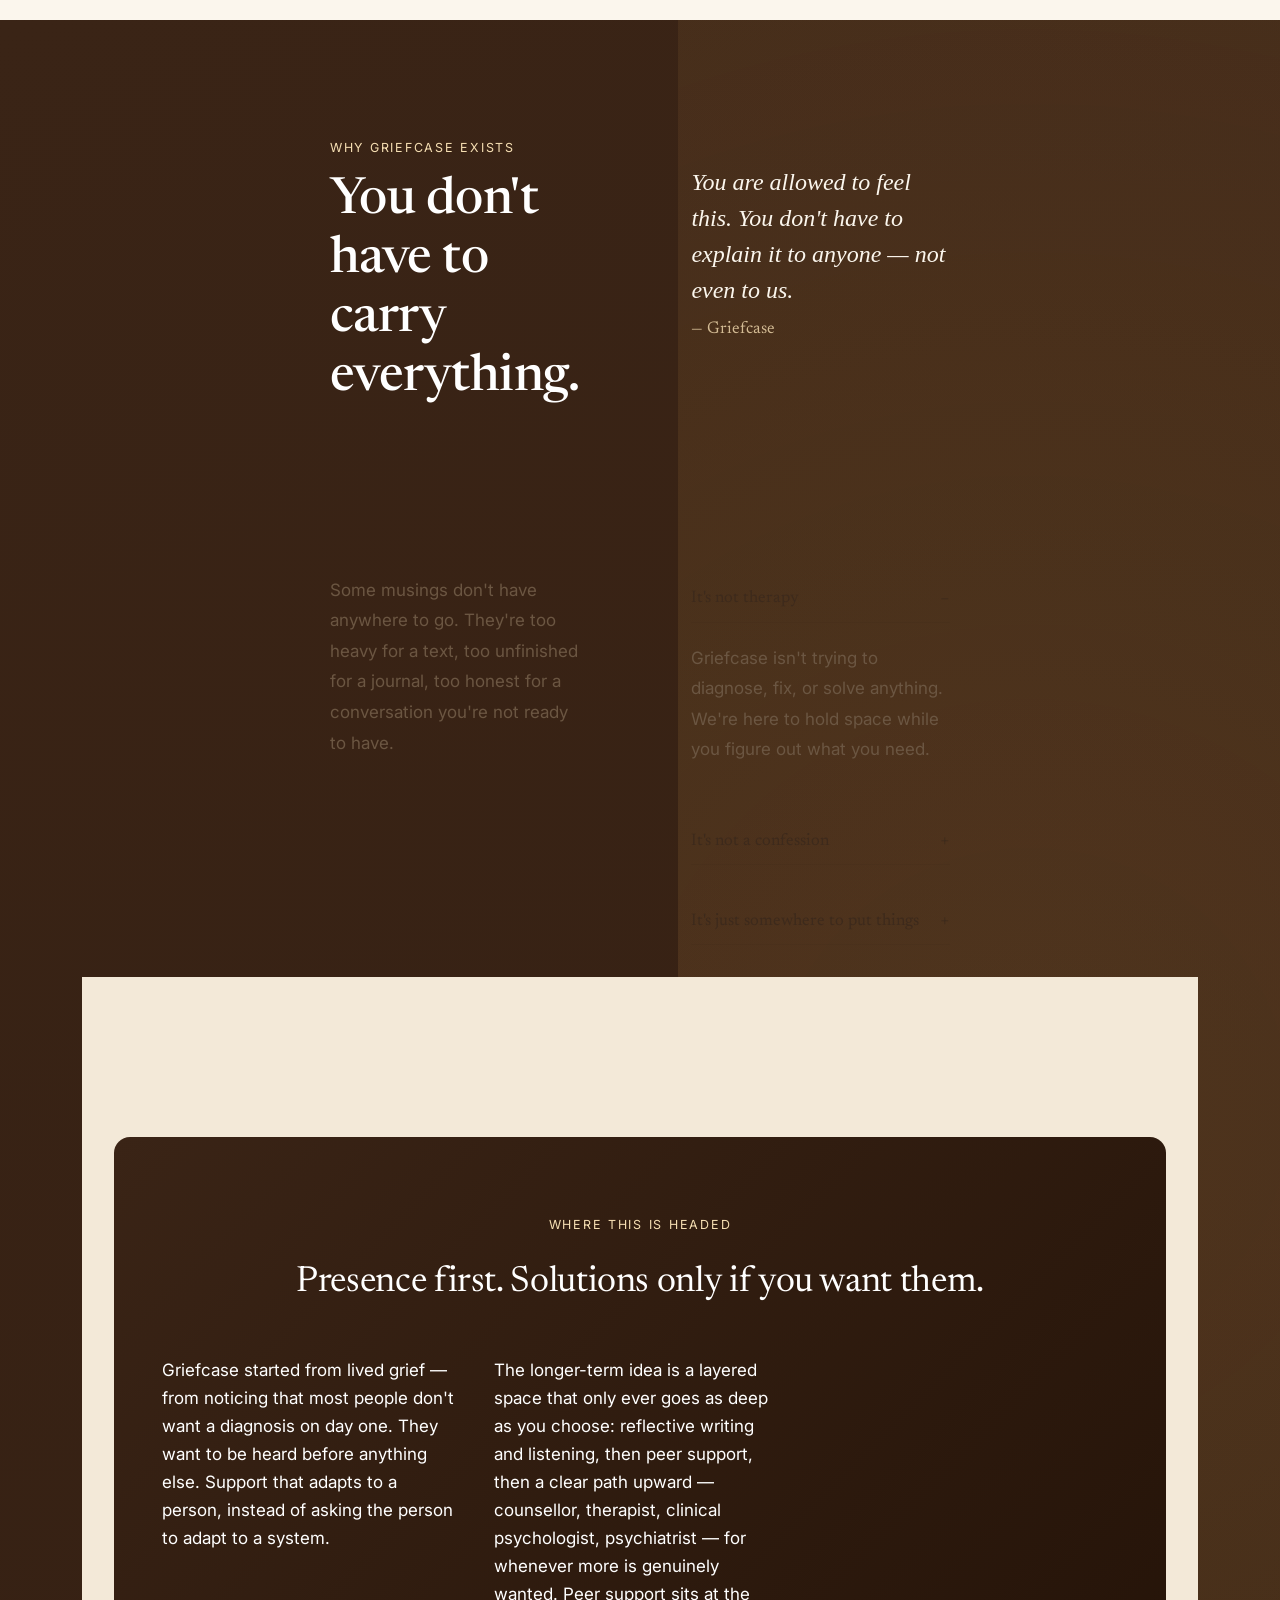
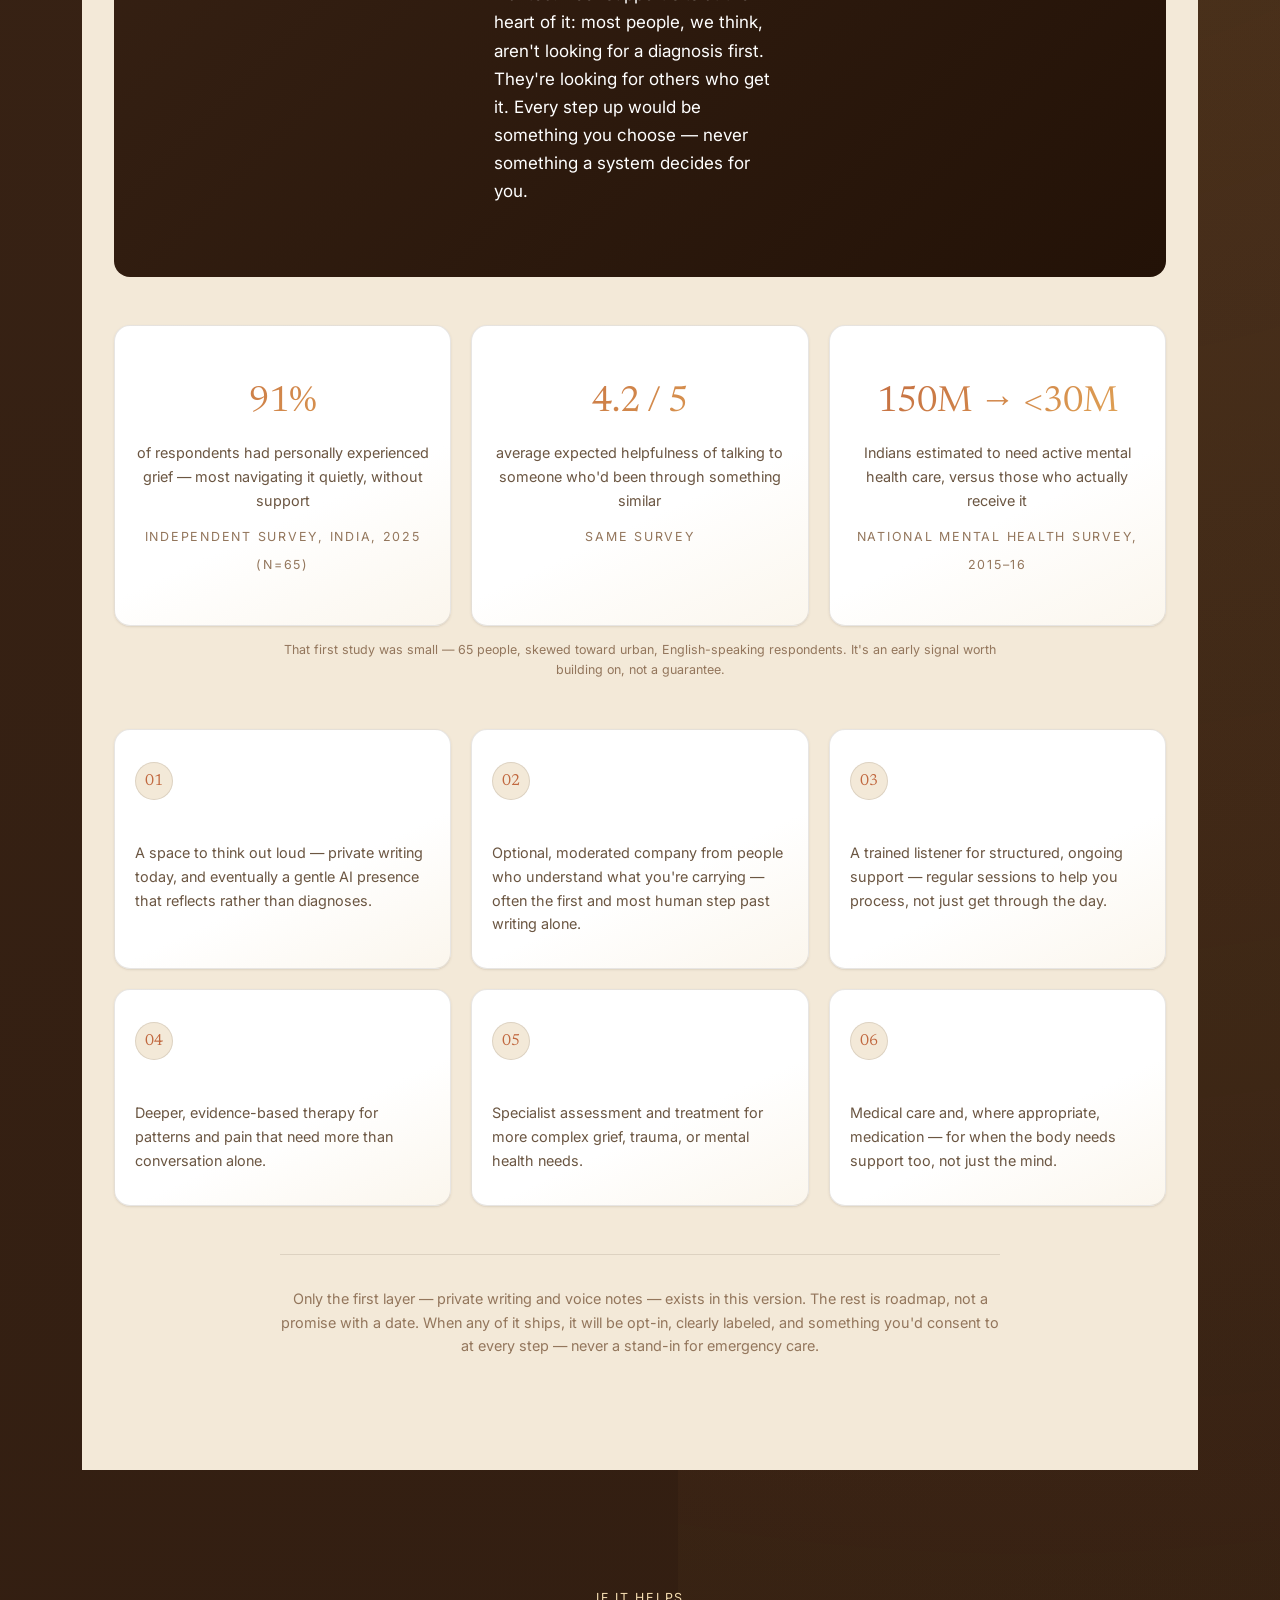
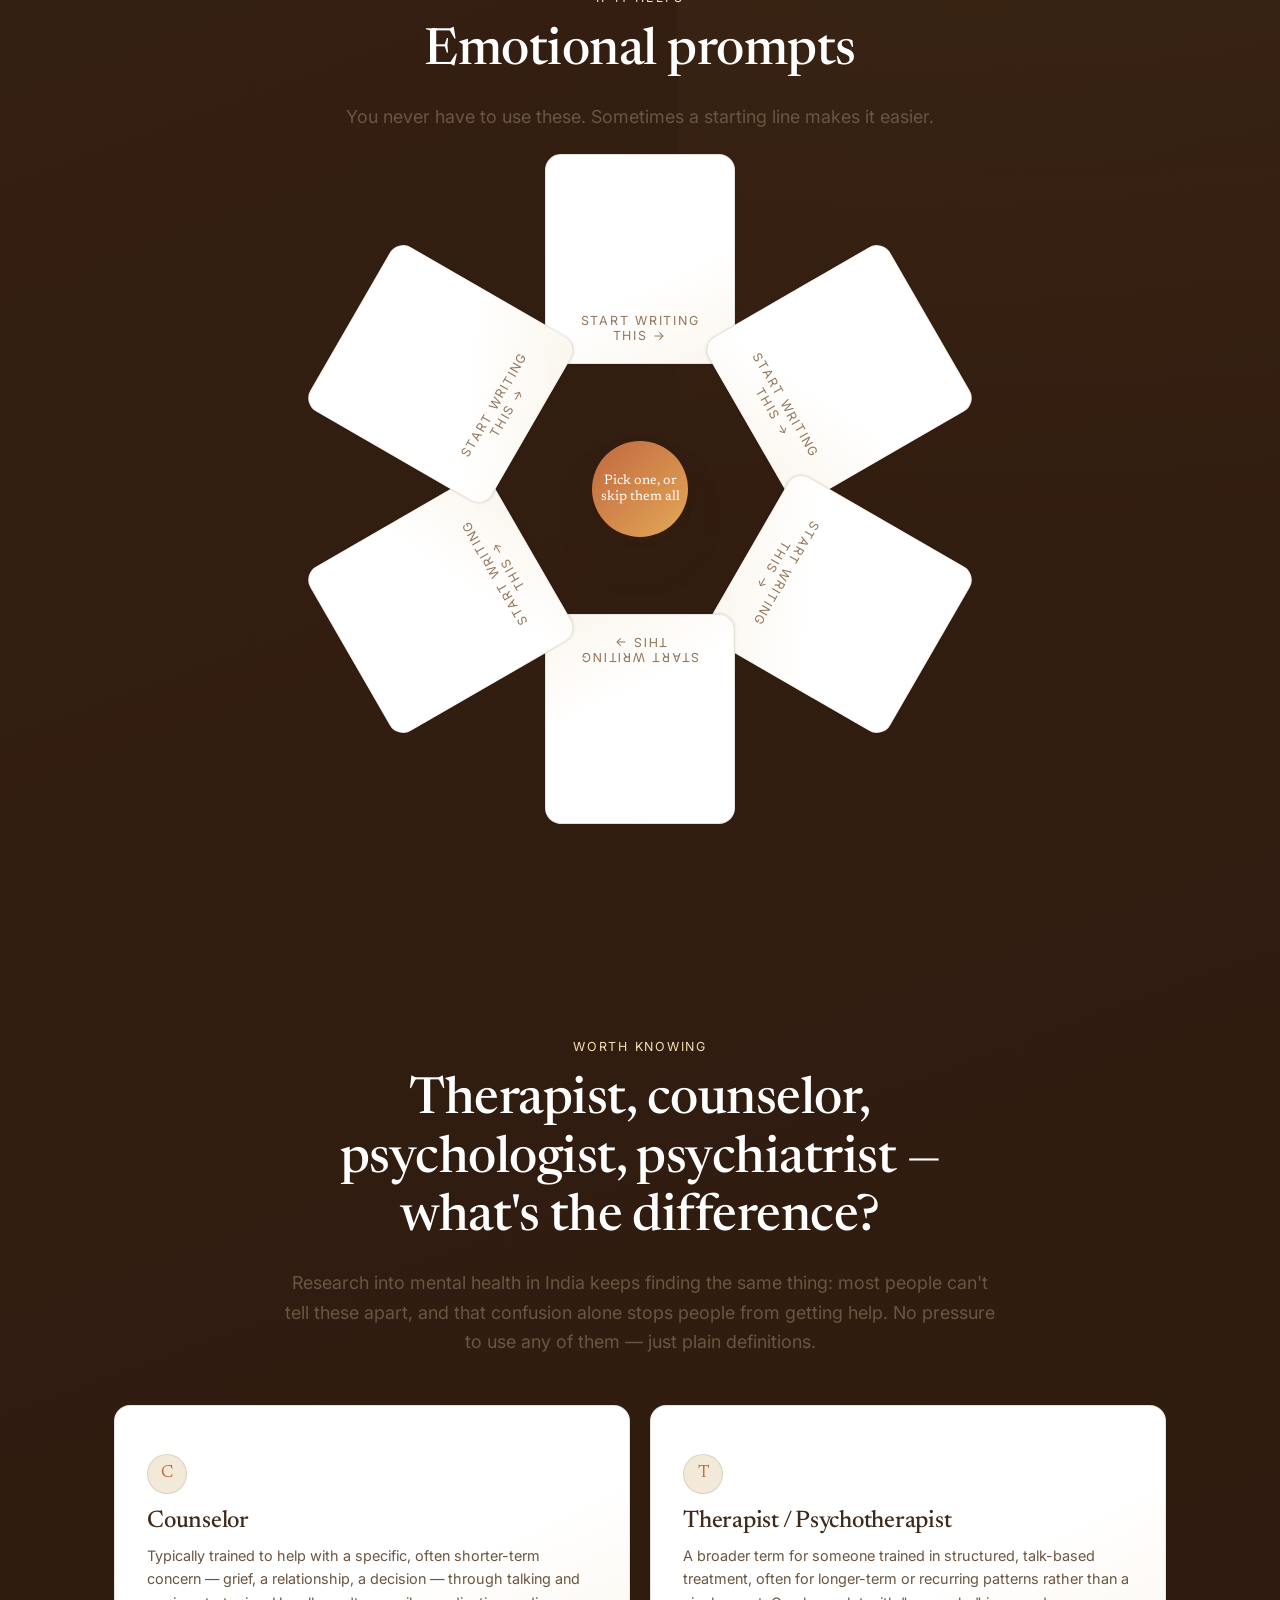
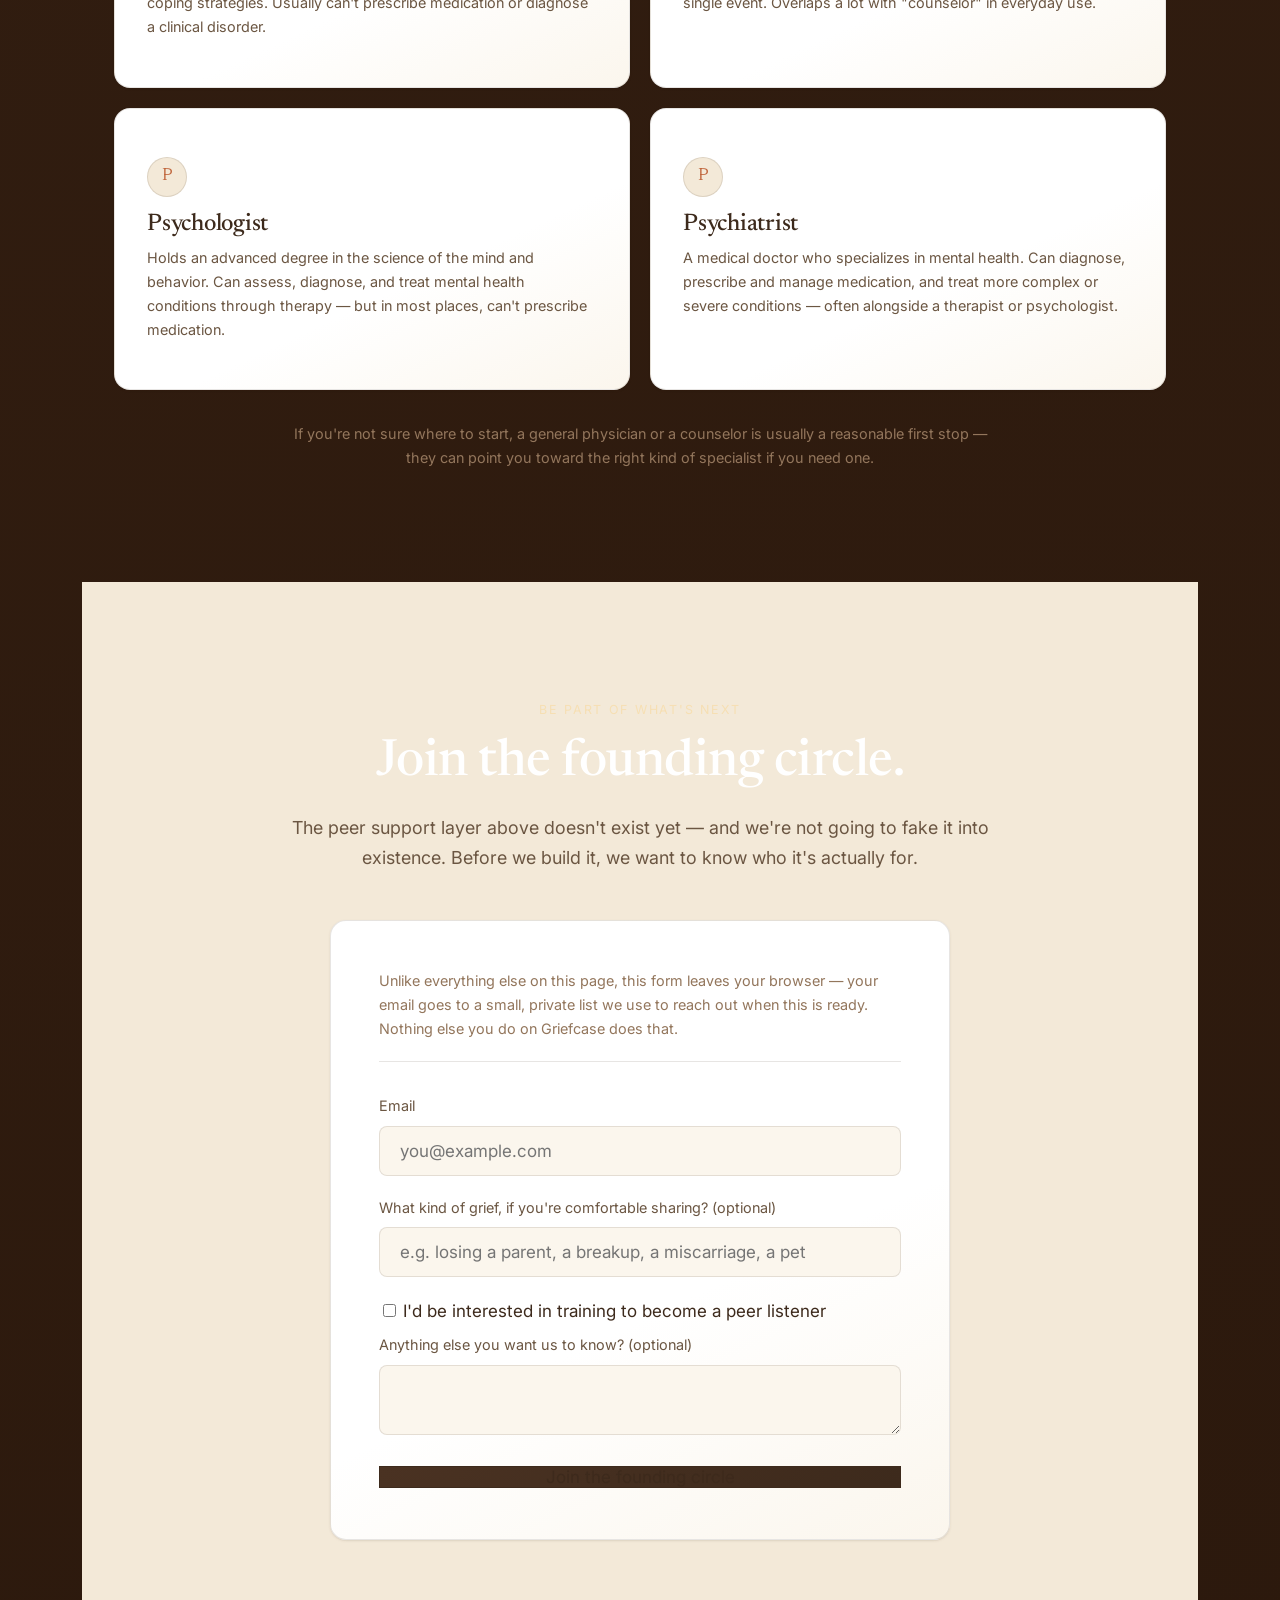
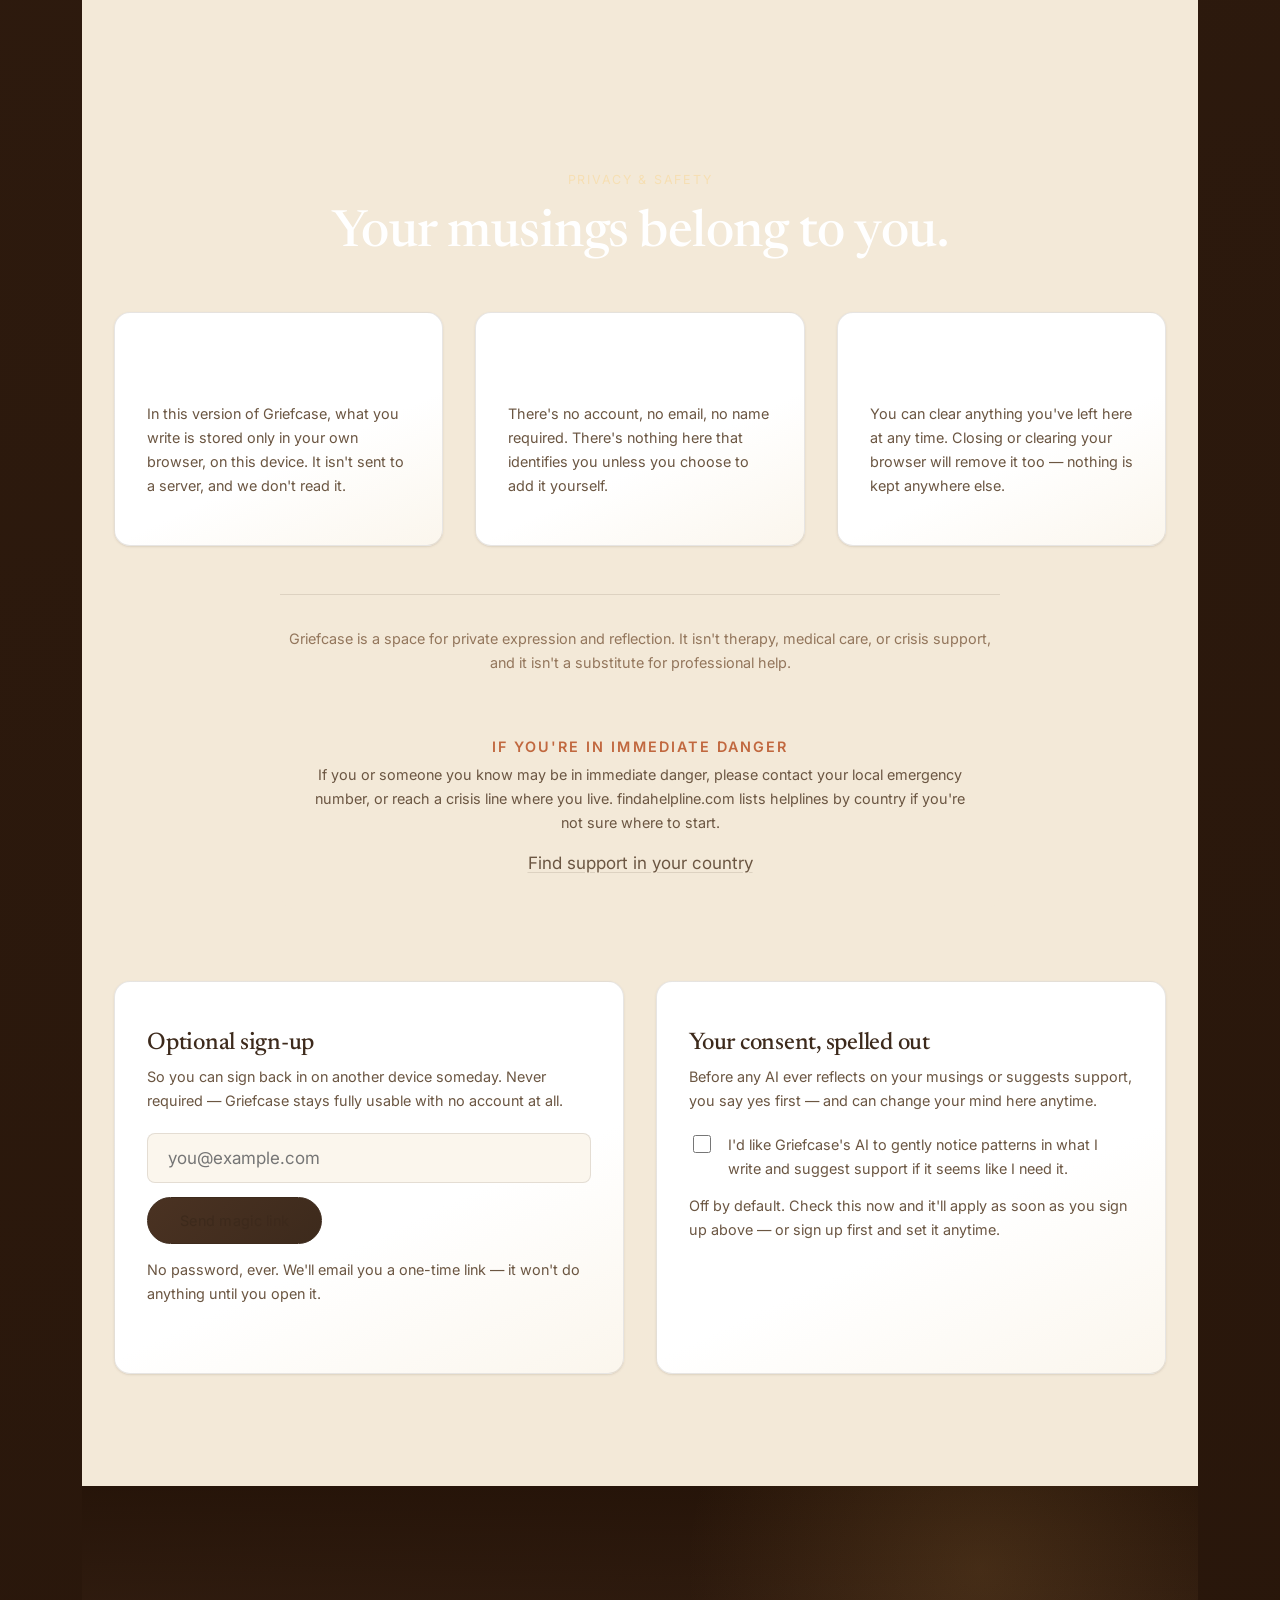
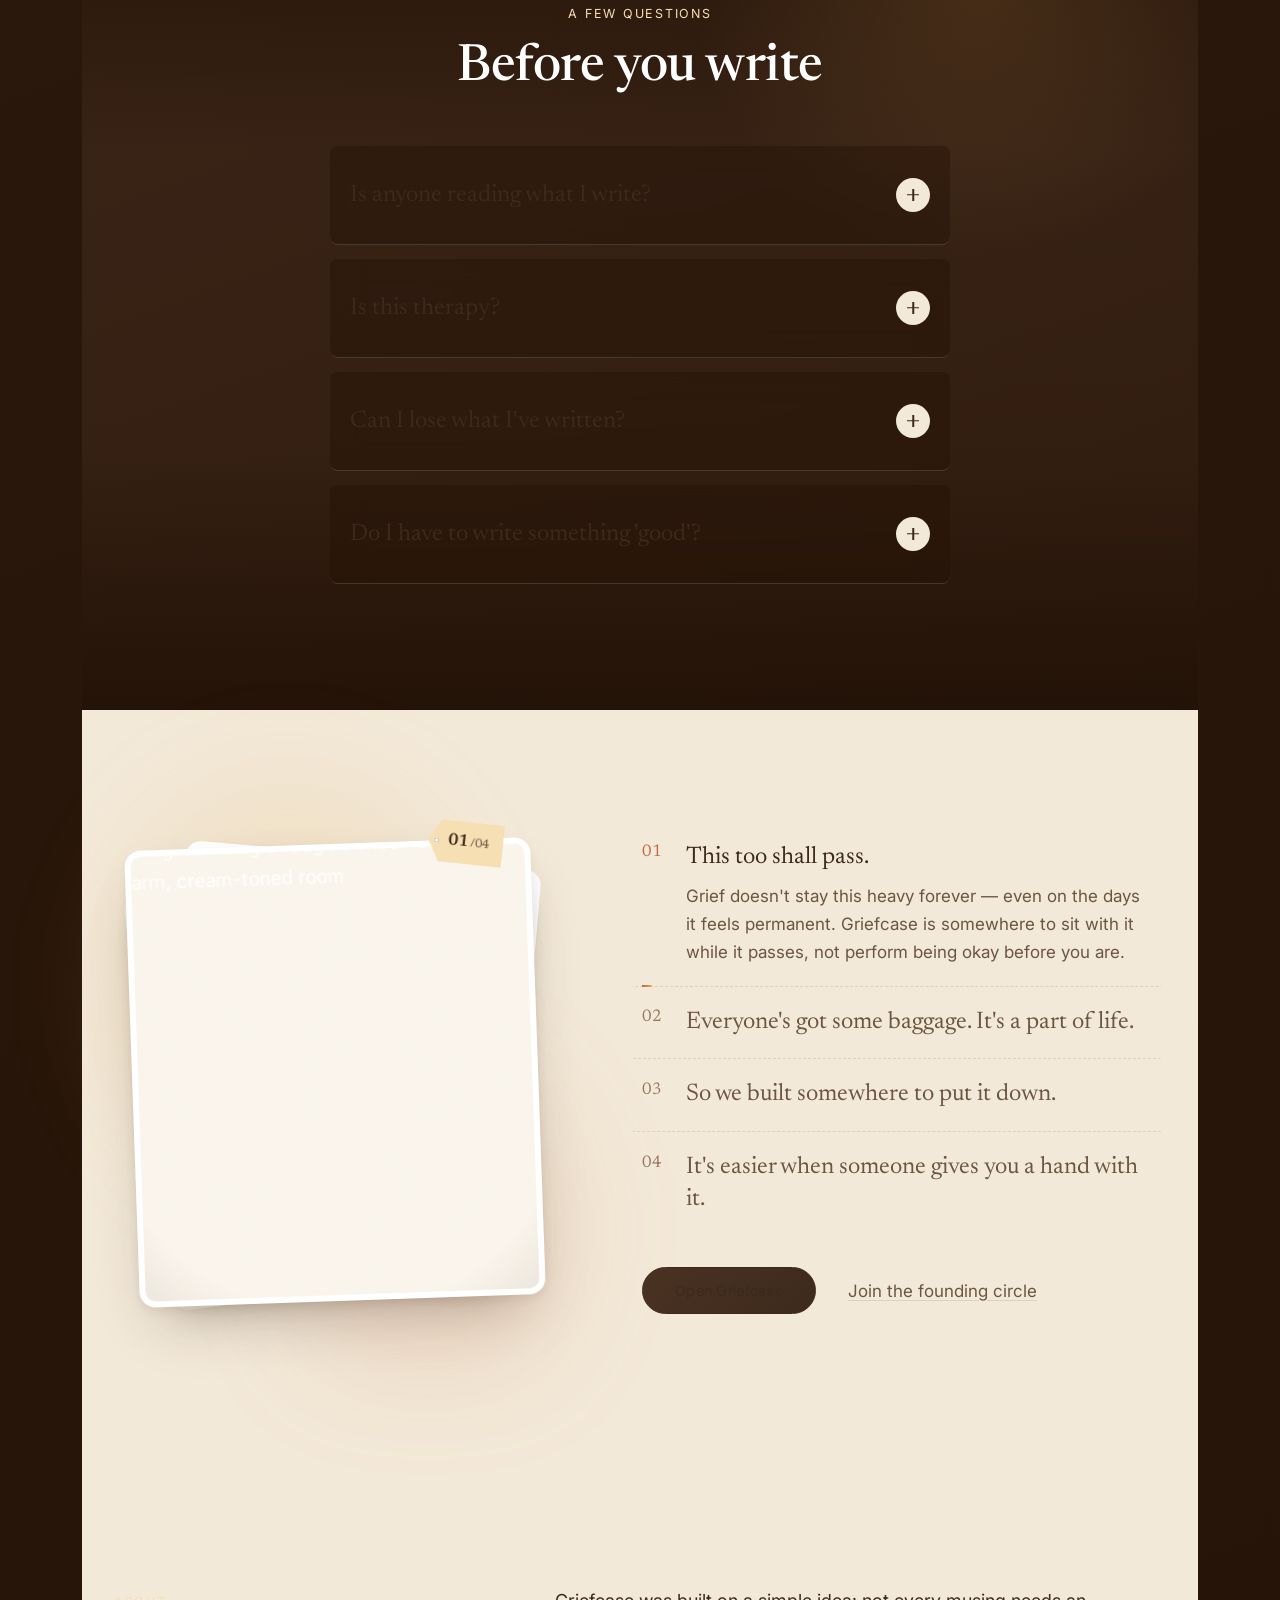
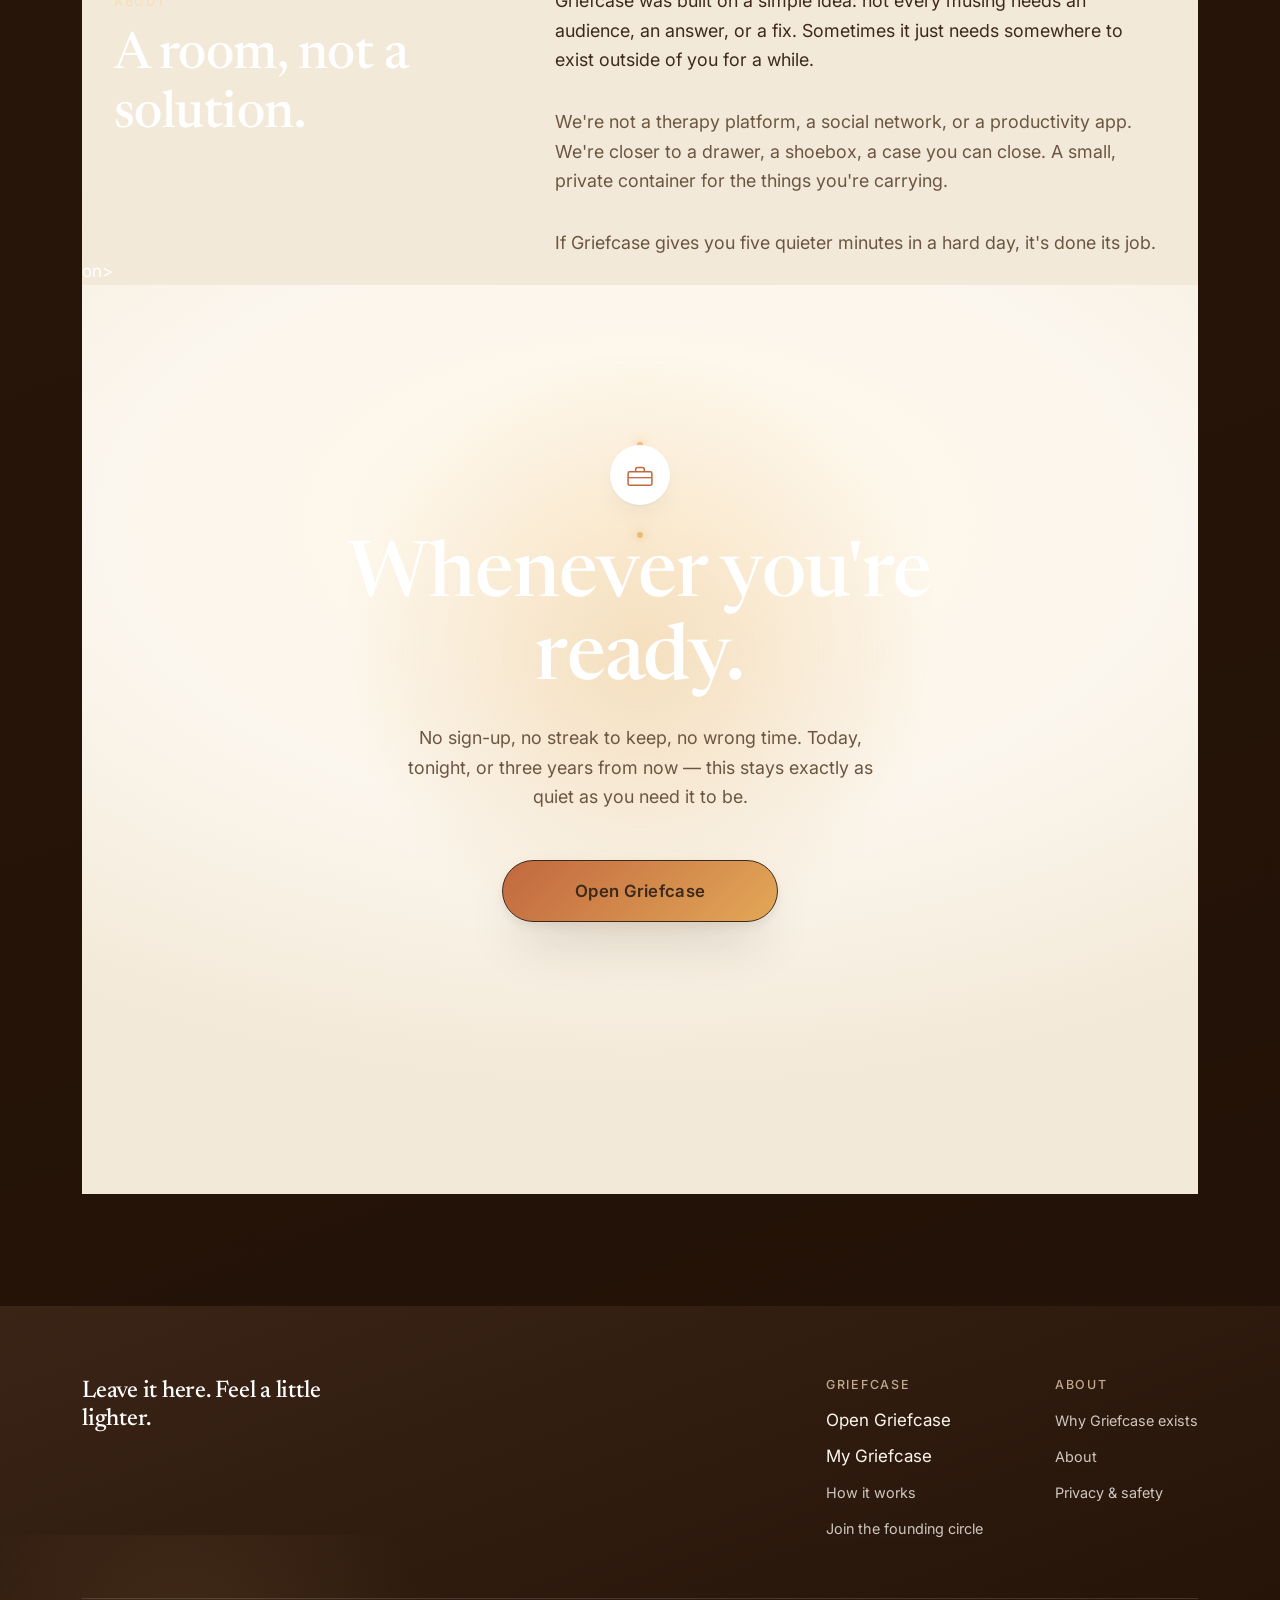
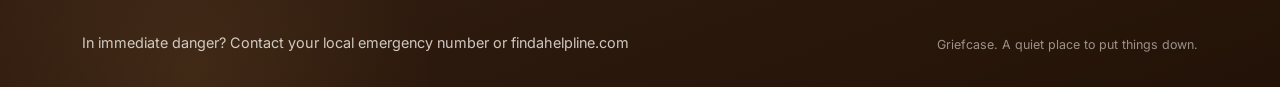
==== commit 86acb51f: "Redesign Why Griefcase section: premium editorial aesthetic Complete redesign of Why section for pre" ====
--- a/index.html
+++ b/index.html
@@ -201,71 +201,77 @@
           <h2 id="why-headline" style="font-size:var(--fs-h1)">You don't have to carry everything.</h2>
         </div>
         
-        <!-- Quote right after headline -->
+        <!-- Opening quote -->
         <blockquote class="why-quote-top" data-reveal>
           <p class="why-quote-text">You are allowed to feel this. You don't have to explain it to anyone — not even to us.</p>
           <cite>— Griefcase</cite>
         </blockquote>
         
-        <div class="why-wrapper" data-reveal>
-          <p class="why-intro">Some musings don't have anywhere to go. They're too heavy for a text, too unfinished for a journal, too honest for a conversation you're not ready to have.</p>
+        <!-- Context -->
+        <div class="why-context" data-reveal>
+          <p class="why-context-text">Some musings don't have anywhere to go. They're too heavy for a text, too unfinished for a journal, too honest for a conversation you're not ready to have.</p>
+        </div>
+        
+        <!-- Three elegant ideas -->
+        <div class="why-ideas" data-reveal>
           
-          <!-- Horizontal strip of three items -->
-          <div class="why-items-strip">
-            <button class="why-item-button why-item-button--active" data-item="0" aria-expanded="true" aria-controls="why-reveal">
-              <span class="why-item-number">01</span>
-              <span class="why-item-title">It's not therapy</span>
-              <span class="why-item-indicator">−</span>
+          <div class="why-idea-item">
+            <button class="why-idea-toggle" data-idea="0" aria-expanded="true">
+              <span class="why-idea-label">It's not therapy</span>
+              <span class="why-idea-toggle-icon">−</span>
             </button>
-            
-            <button class="why-item-button" data-item="1" aria-expanded="false" aria-controls="why-reveal">
-              <span class="why-item-number">02</span>
-              <span class="why-item-title">It's not a confession</span>
-              <span class="why-item-indicator">+</span>
+            <div class="why-idea-content why-idea-content--open">
+              <p>Griefcase isn't trying to diagnose, fix, or solve anything. We're here to hold space while you figure out what you need.</p>
+            </div>
+          </div>
+          
+          <div class="why-idea-item">
+            <button class="why-idea-toggle" data-idea="1" aria-expanded="false">
+              <span class="why-idea-label">It's not a confession</span>
+              <span class="why-idea-toggle-icon">+</span>
             </button>
-            
-            <button class="why-item-button" data-item="2" aria-expanded="false" aria-controls="why-reveal">
-              <span class="why-item-number">03</span>
-              <span class="why-item-title">It's just somewhere to put things</span>
-              <span class="why-item-indicator">+</span>
+            <div class="why-idea-content">
+              <p>Nothing here needs an audience. No explanation required. No one has to know you were here. It stays between you and the page.</p>
+            </div>
+          </div>
+          
+          <div class="why-idea-item">
+            <button class="why-idea-toggle" data-idea="2" aria-expanded="false">
+              <span class="why-idea-label">It's just somewhere to put things</span>
+              <span class="why-idea-toggle-icon">+</span>
             </button>
+            <div class="why-idea-content">
+              <p>The anger you didn't say out loud. The grief without an occasion. The unsent message. Some days you just need somewhere to set them down.</p>
+            </div>
           </div>
           
-          <!-- Reveal area for full explanations -->
-          <div class="why-reveal" id="why-reveal" aria-live="polite" aria-label="Item explanation">
-            <p class="why-reveal-text">Griefcase isn't trying to diagnose, fix, or solve anything. We're here to hold space while you figure out what you need.</p>
-          </div>
         </div>
       </div>
       
       <script>
         (function() {
-          const buttons = document.querySelectorAll('.why-item-button');
-          const reveal = document.getElementById('why-reveal');
-          const revealText = reveal.querySelector('.why-reveal-text');
+          const toggles = document.querySelectorAll('.why-idea-toggle');
           
-          const explanations = [
-            "Griefcase isn't trying to diagnose, fix, or solve anything. We're here to hold space while you figure out what you need.",
-            "Nothing here needs an audience. No explanation required. No one has to know you were here. It stays between you and the page.",
-            "The anger you didn't say out loud. The grief without an occasion. The unsent message. Some days you just need somewhere to set them down."
-          ];
-          
-          function setActive(index) {
-            buttons.forEach((btn, i) => {
-              const isActive = i === index;
-              btn.classList.toggle('why-item-button--active', isActive);
-              btn.setAttribute('aria-expanded', isActive);
-              btn.querySelector('.why-item-indicator').textContent = isActive ? '−' : '+';
+          toggles.forEach(toggle => {
+            toggle.addEventListener('click', function() {
+              const content = this.nextElementSibling;
+              const isOpen = this.getAttribute('aria-expanded') === 'true';
+              
+              // Close all others
+              toggles.forEach(other => {
+                if (other !== this) {
+                  other.setAttribute('aria-expanded', 'false');
+                  other.nextElementSibling.classList.remove('why-idea-content--open');
+                  other.querySelector('.why-idea-toggle-icon').textContent = '+';
+                }
+              });
+              
+              // Toggle this one
+              this.setAttribute('aria-expanded', !isOpen);
+              content.classList.toggle('why-idea-content--open');
+              this.querySelector('.why-idea-toggle-icon').textContent = isOpen ? '+' : '−';
             });
-            revealText.textContent = explanations[index];
-            reveal.classList.add('why-reveal--visible');
-          }
-          
-          buttons.forEach((btn, i) => {
-            btn.addEventListener('click', () => setActive(i));
           });
-          
-          setActive(0);
         })();
       </script>
 
--- a/css/components.css
+++ b/css/components.css
@@ -20,7 +20,7 @@
 
 .btn-primary {
   background: linear-gradient(135deg, #4A3222 0%, var(--color-charcoal) 100%);
-  color: var(--color-paper);
+  color: var(--color-charcoal);
   border: 1px solid var(--color-charcoal);
 }
 
@@ -311,7 +311,7 @@
   height: 46px;
   border-radius: 50%;
   background: var(--gradient-warm);
-  color: var(--color-paper);
+  color: var(--color-charcoal);
   font-family: var(--font-serif);
   font-size: 1.15rem;
   box-shadow: 0 6px 16px -6px rgba(193, 104, 63, 0.5);
@@ -366,7 +366,7 @@
   font-family: var(--font-serif);
   font-size: var(--fs-h2);
   line-height: var(--lh-snug);
-  color: var(--color-paper);
+  color: var(--color-charcoal);
 }
 
 .why-quote cite {
@@ -380,15 +380,21 @@
 @media (max-width: 860px) {
   .why-layout { grid-template-columns: 1fr; gap: var(--space-6); }
 }
-/* Quote positioned at top of why section */
+/* WHY GRIEFCASE — Premium Editorial Design ===================== */
+
+.why-layout {
+  max-width: var(--content-reading);
+}
+
+/* Opening quote styling */
 .why-quote-top {
-  margin: var(--space-5) 0 var(--space-6) 0;
+  margin: var(--space-5) 0 var(--space-7) 0;
   padding: 0;
   font-family: var(--font-serif);
   font-size: 1.15rem;
   line-height: 1.6;
   font-weight: 400;
-  text-align: center;
+  text-align: left;
   border: none;
 }
 
@@ -406,11 +412,111 @@
   margin-top: var(--space-2);
 }
 
-
-
-/* ==========================================================================
-   VISION ("Where this is headed")
-   ========================================================================== */
+/* Context paragraph */
+.why-context {
+  margin: var(--space-6) 0 var(--space-7) 0;
+}
+
+.why-context-text {
+  font-size: var(--fs-body);
+  line-height: 1.8;
+  color: var(--text-primary-soft);
+  margin: 0;
+  max-width: 75ch;
+}
+
+/* Three ideas container */
+.why-ideas {
+  margin: var(--space-6) 0 0 0;
+}
+
+.why-idea-item {
+  margin-bottom: var(--space-5);
+  border: none;
+}
+
+/* Idea toggle button */
+.why-idea-toggle {
+  display: flex;
+  align-items: center;
+  justify-content: space-between;
+  width: 100%;
+  padding: var(--space-3) 0;
+  background: transparent;
+  border: none;
+  border-bottom: 1px solid rgba(61, 42, 28, 0.15);
+  cursor: pointer;
+  font-family: var(--font-serif);
+  font-size: 1.05rem;
+  font-weight: 400;
+  text-align: left;
+  color: var(--text-primary);
+  transition: all var(--dur-fast) var(--ease-quiet);
+}
+
+.why-idea-toggle:hover {
+  color: var(--text-accent);
+  border-bottom-color: rgba(227, 168, 87, 0.3);
+}
+
+.why-idea-label {
+  flex: 1;
+  display: block;
+}
+
+.why-idea-toggle-icon {
+  flex-shrink: 0;
+  margin-left: var(--space-3);
+  font-size: 1.2rem;
+  color: inherit;
+  transition: color var(--dur-fast) var(--ease-quiet);
+}
+
+/* Expandable content */
+.why-idea-content {
+  max-height: 0;
+  opacity: 0;
+  overflow: hidden;
+  transition: max-height var(--dur-med) var(--ease-quiet),
+              opacity var(--dur-med) var(--ease-quiet),
+              padding var(--dur-med) var(--ease-quiet);
+  padding: 0;
+}
+
+.why-idea-content--open {
+  max-height: 500px;
+  opacity: 1;
+  padding: var(--space-4) 0;
+}
+
+.why-idea-content p {
+  font-size: var(--fs-body);
+  line-height: 1.8;
+  color: var(--text-primary-soft);
+  margin: 0;
+  max-width: 75ch;
+}
+
+/* Responsive */
+@media (max-width: 768px) {
+  .why-quote-top {
+    font-size: 1.05rem;
+  }
+
+  .why-context-text {
+    font-size: 1rem;
+  }
+
+  .why-idea-toggle {
+    font-size: 1rem;
+    padding: var(--space-3) 0;
+  }
+
+  .why-idea-content p {
+    font-size: 1rem;
+  }
+}
+
 
 .vision-copy {
   max-width: var(--content-reading);
@@ -505,7 +611,7 @@
 
 .vision-layer:hover .vision-layer-index {
   background: var(--gradient-warm);
-  color: var(--color-paper);
+  color: var(--color-charcoal);
   transform: scale(1.08);
 }
 
@@ -630,7 +736,7 @@
 
 .glossary-term:hover .glossary-mark {
   background: var(--gradient-warm);
-  color: var(--color-paper);
+  color: var(--color-charcoal);
   transform: scale(1.08) rotate(-4deg);
 }
 
@@ -961,7 +1067,7 @@
   text-align: left;
   font-family: var(--font-serif);
   font-size: var(--fs-h3);
-  color: var(--color-paper);
+  color: var(--color-charcoal);
 }
 
 .faq-question .plus {
@@ -1118,7 +1224,7 @@
 
 .mode-btn[aria-pressed="true"] {
   background: var(--color-charcoal);
-  color: var(--color-paper);
+  color: var(--color-charcoal);
   border-color: var(--color-charcoal);
 }
 
@@ -1416,7 +1522,7 @@
 .filter-chip[aria-pressed="true"] {
   background: var(--color-charcoal);
   border-color: var(--color-charcoal);
-  color: var(--color-paper);
+  color: var(--color-charcoal);
 }
 
 .filter-chip:hover:not([aria-pressed="true"]) { border-color: var(--color-charcoal); }
@@ -1576,7 +1682,7 @@
   left: 50%;
   transform: translateX(-50%) translateY(10px);
   background: var(--color-charcoal);
-  color: var(--color-paper);
+  color: var(--color-charcoal);
   padding: var(--space-3) var(--space-5);
   border-radius: 999px;
   font-size: var(--fs-small);
@@ -1844,7 +1950,7 @@
 
 .install-banner-actions { display: flex; align-items: center; gap: var(--space-3); flex-shrink: 0; }
 .install-banner .btn-text { color: var(--text-on-dark); text-decoration-color: rgba(251, 248, 243, 0.5); }
-.install-banner .btn-text:hover { color: var(--color-paper); }
+.install-banner .btn-text:hover { color: var(--color-charcoal); }
 
 @media (max-width: 640px) {
   .install-banner { left: var(--space-3); right: var(--space-3); bottom: calc(var(--space-3) + 56px); flex-direction: column; align-items: stretch; text-align: center; }
